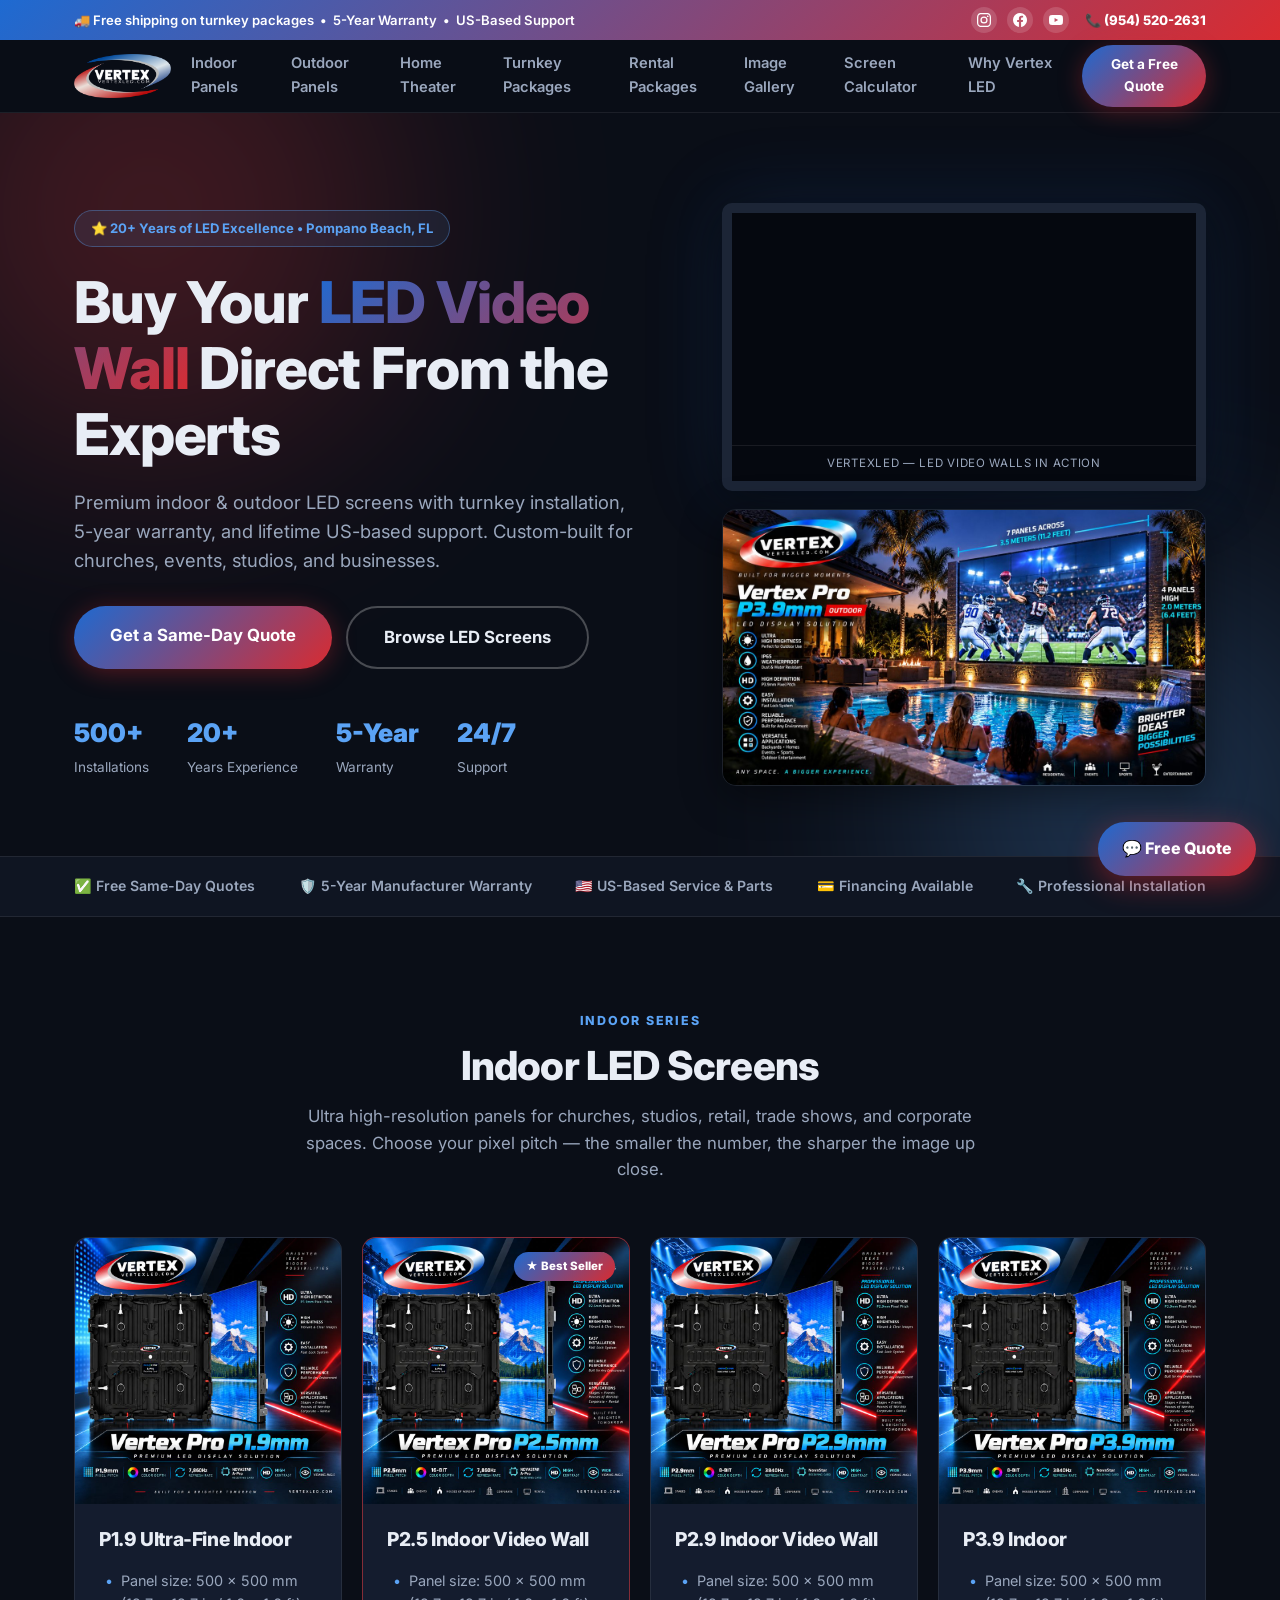
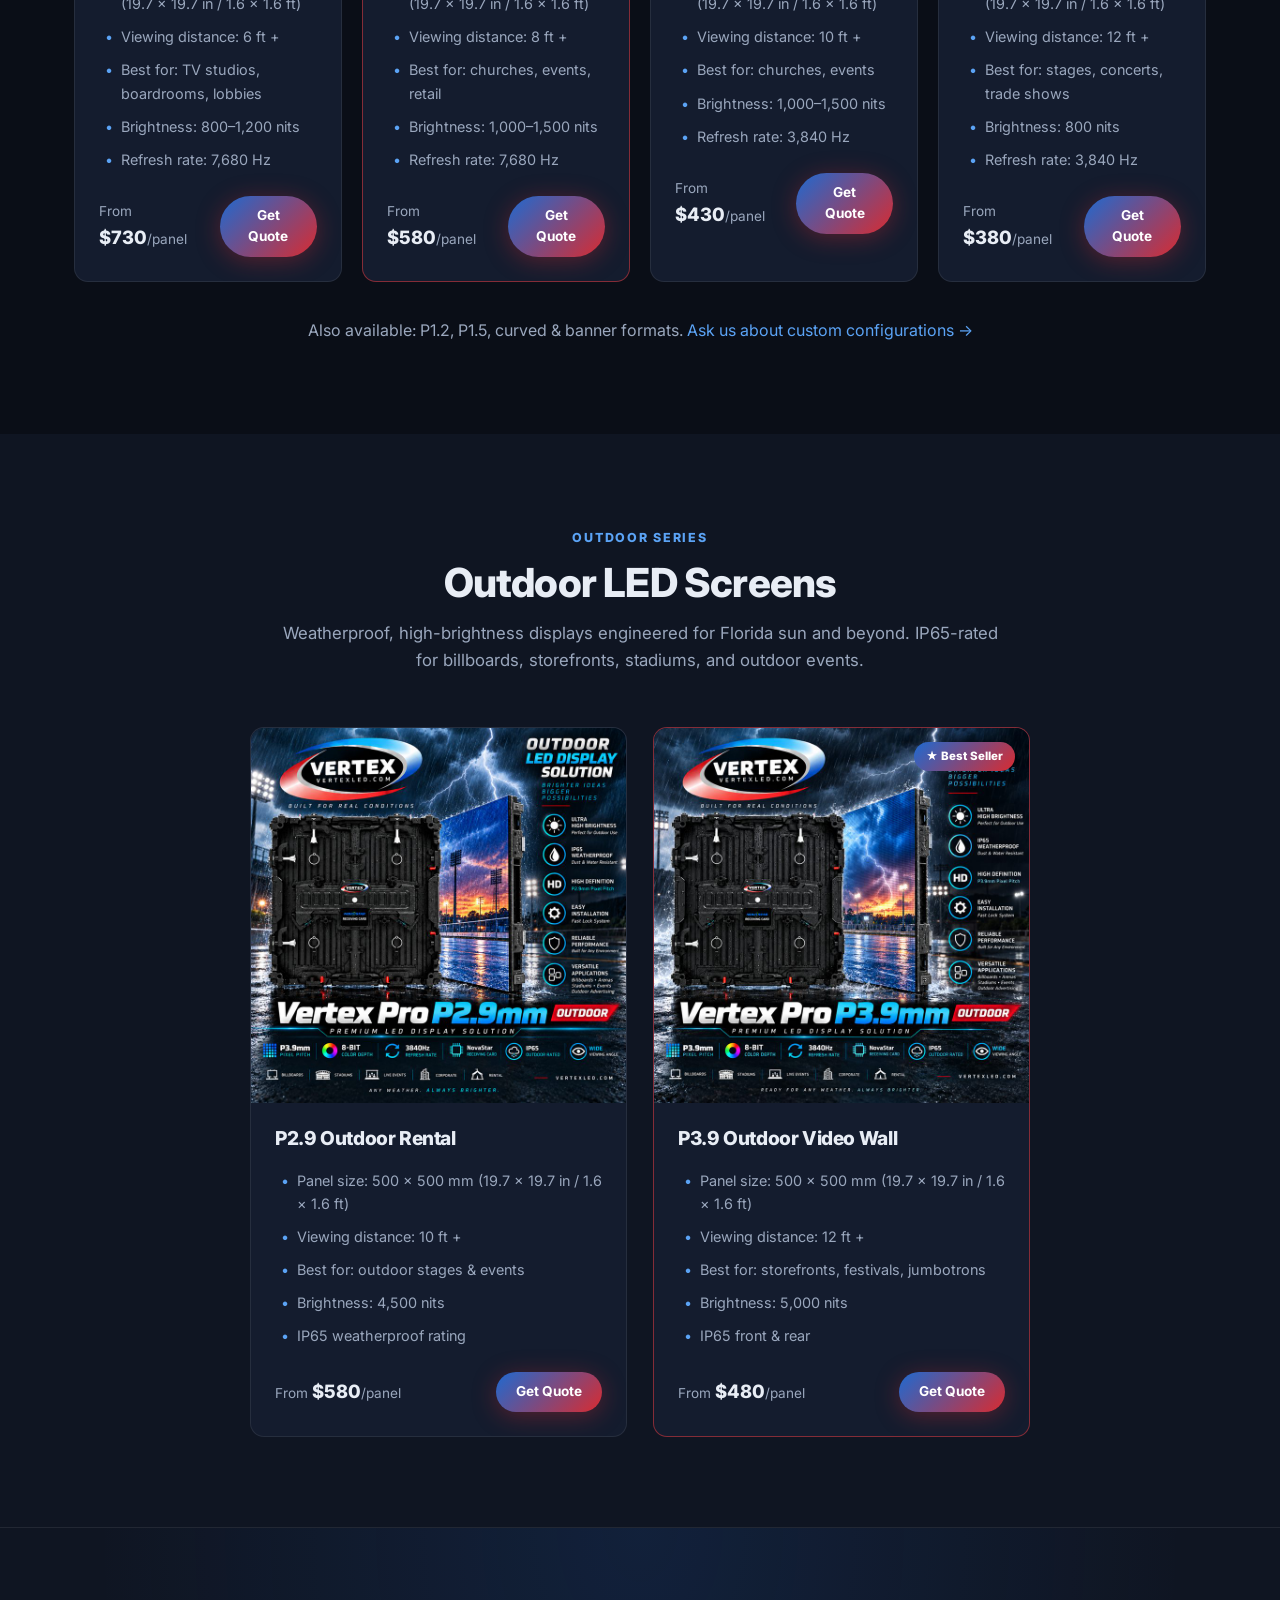
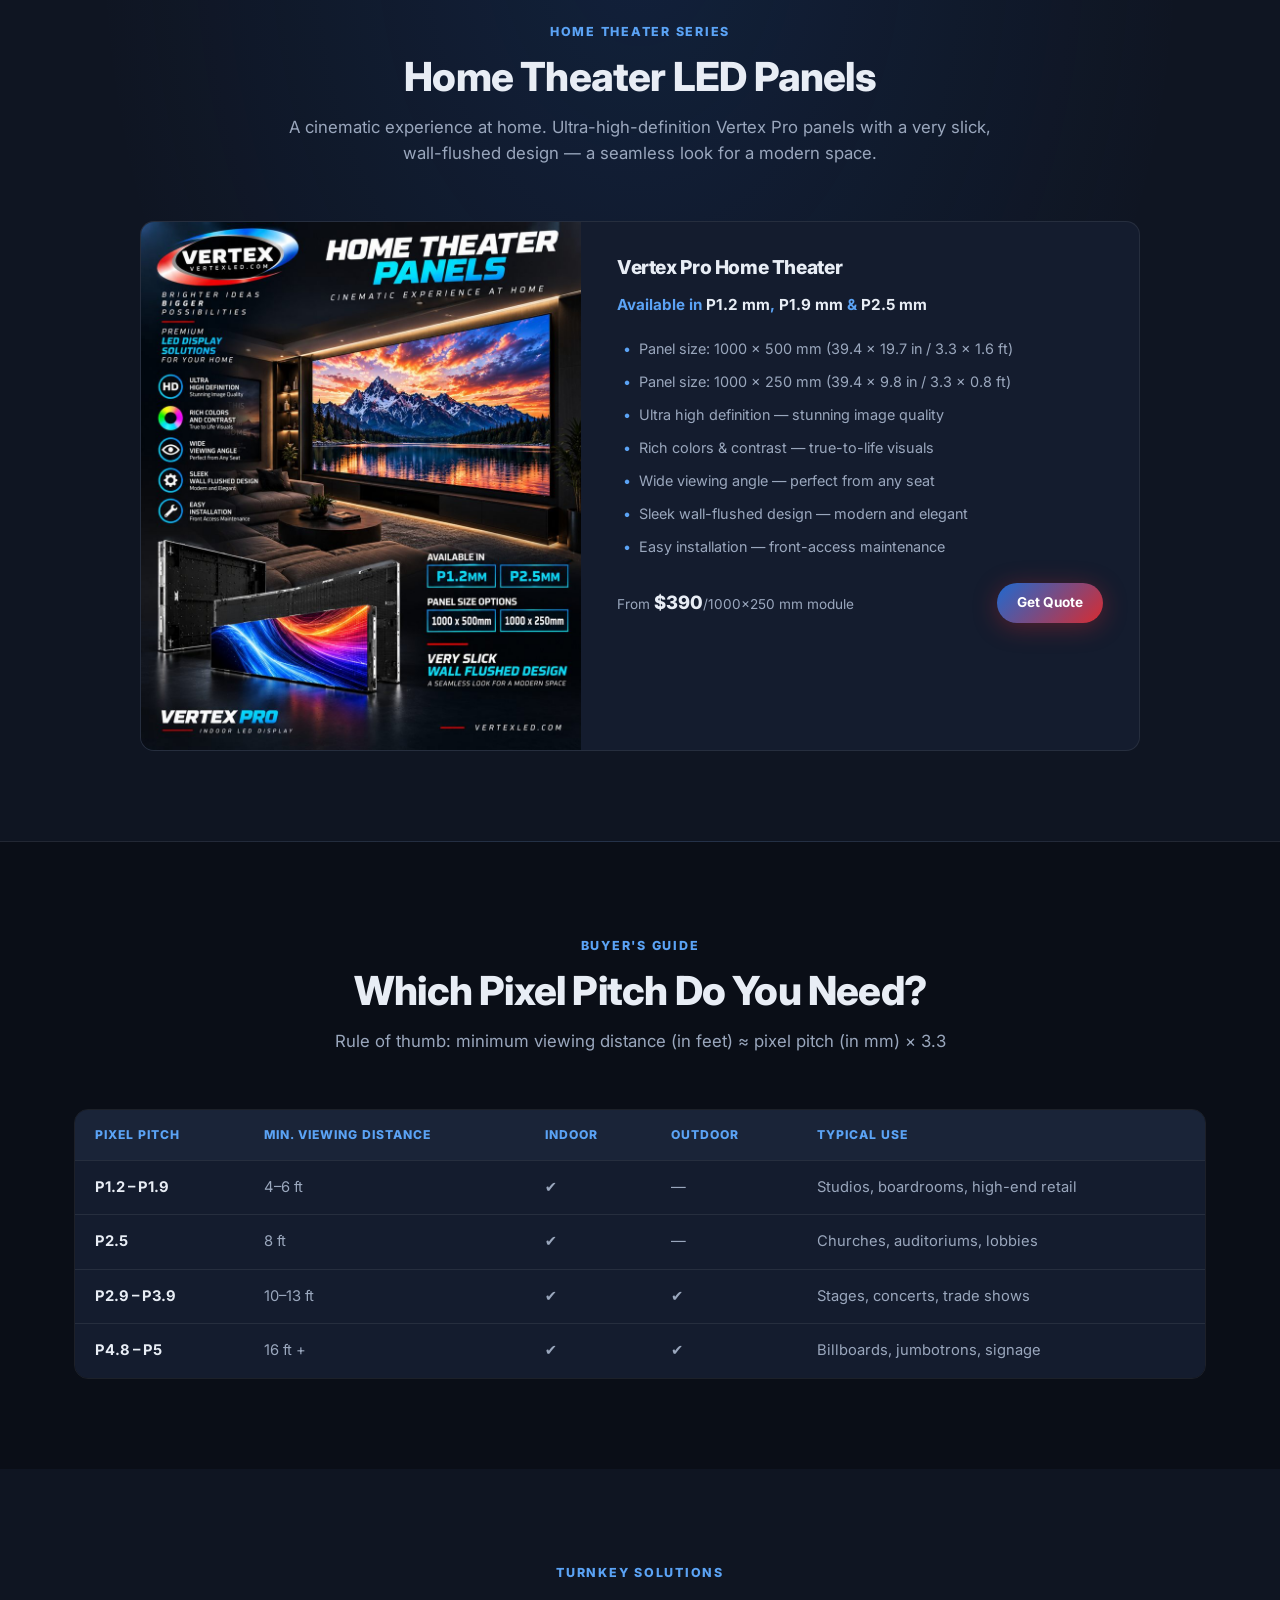
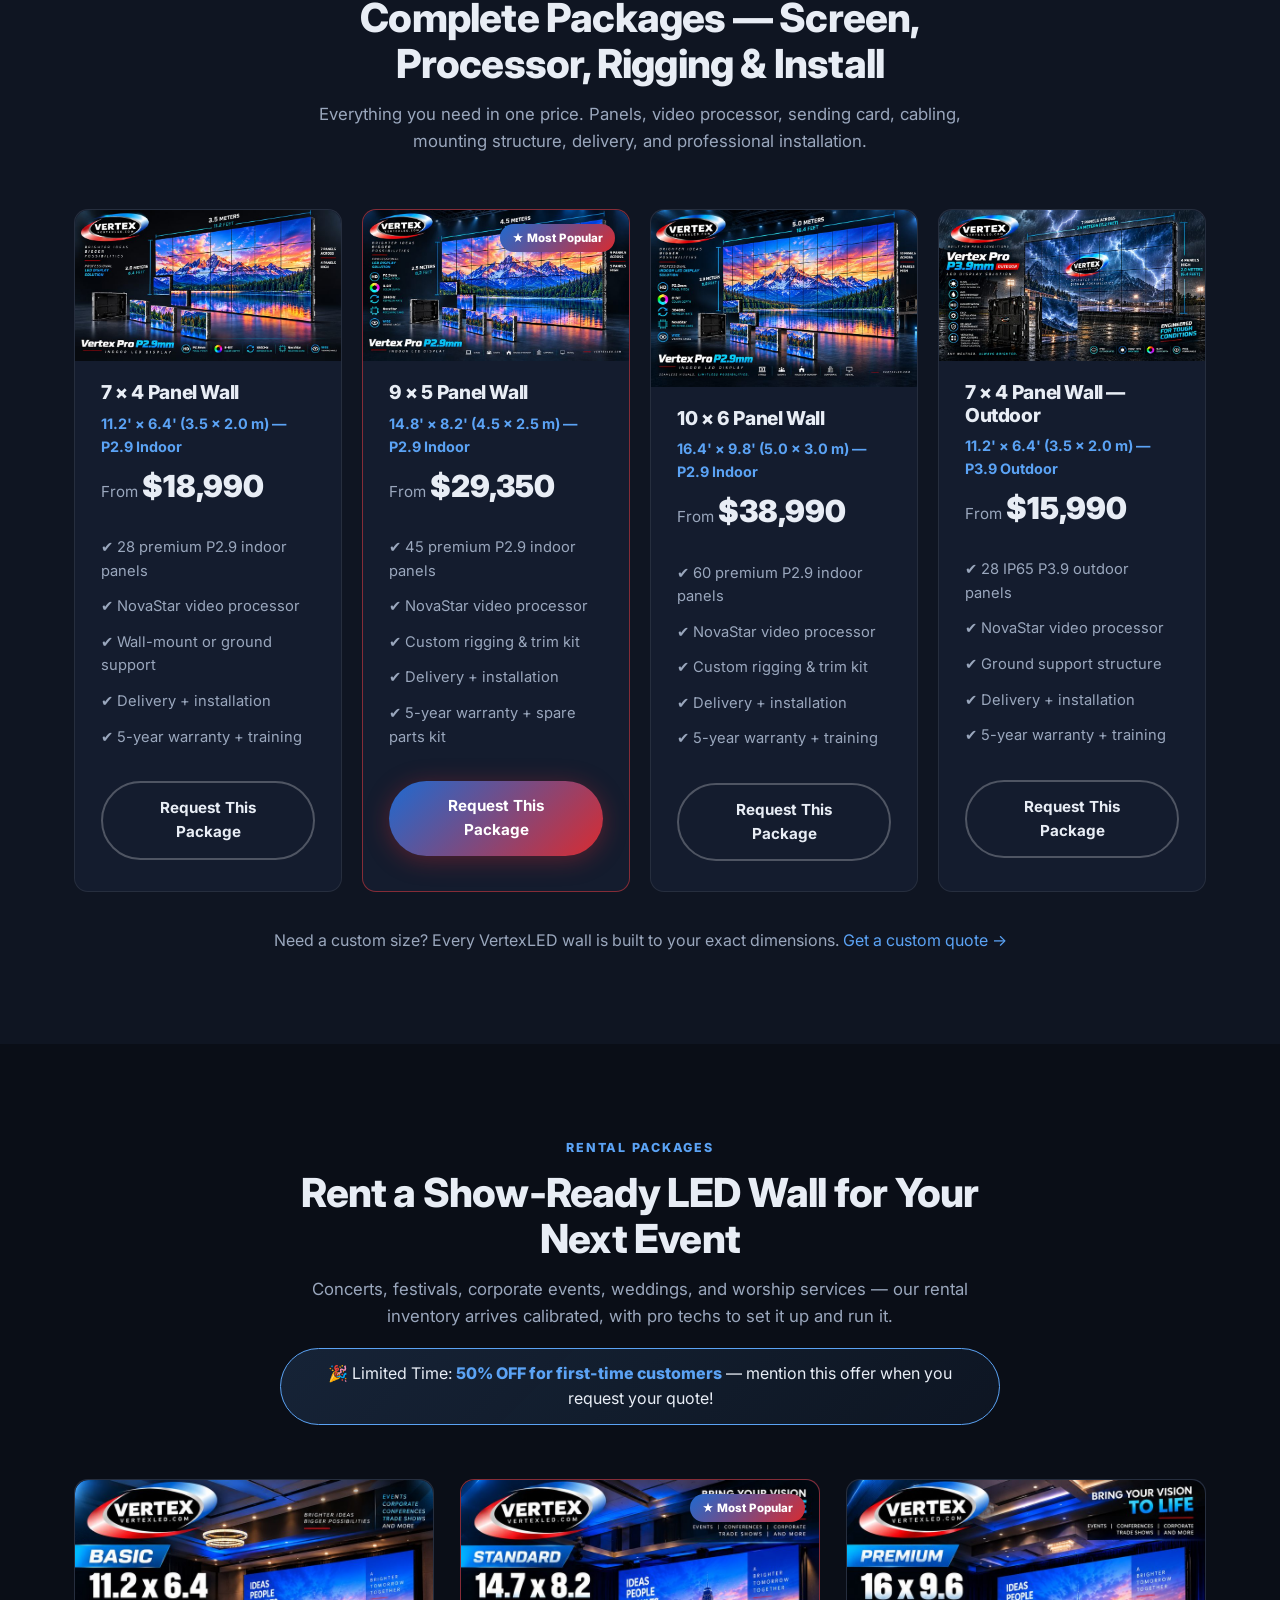
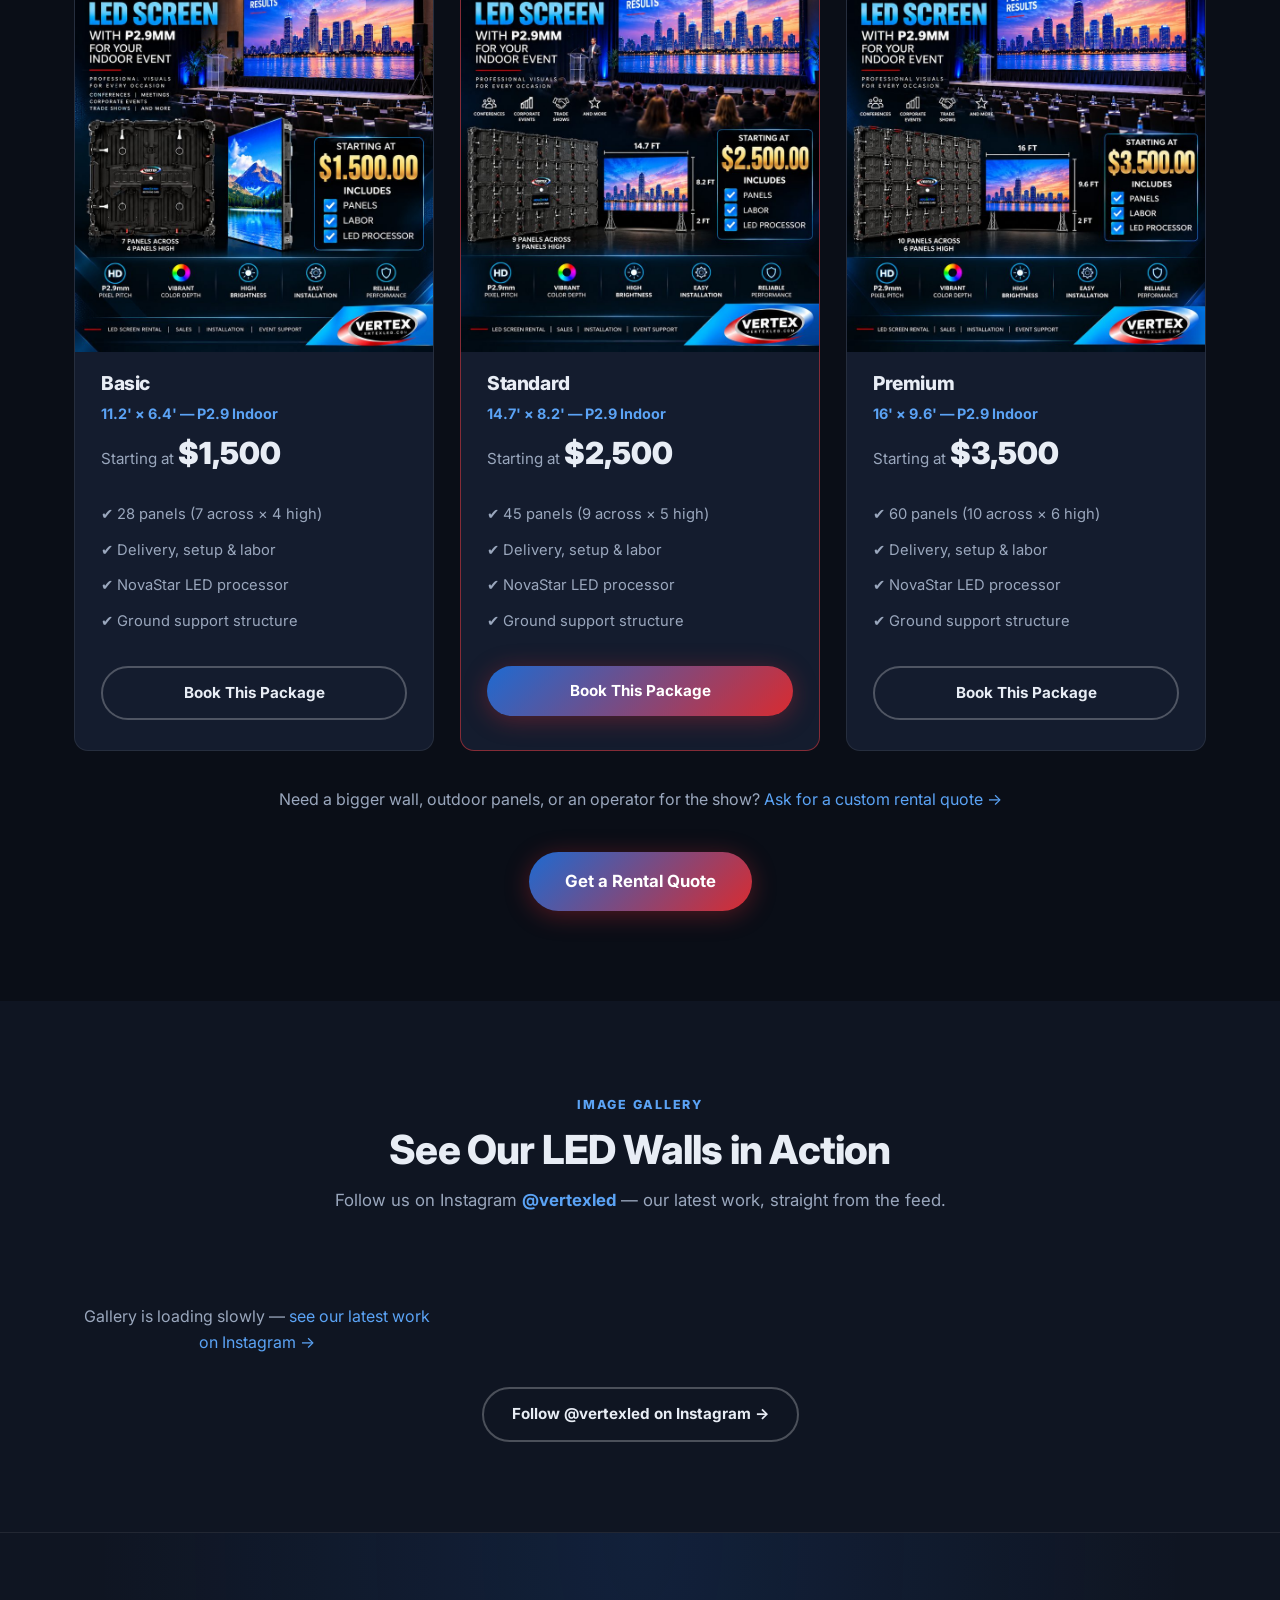
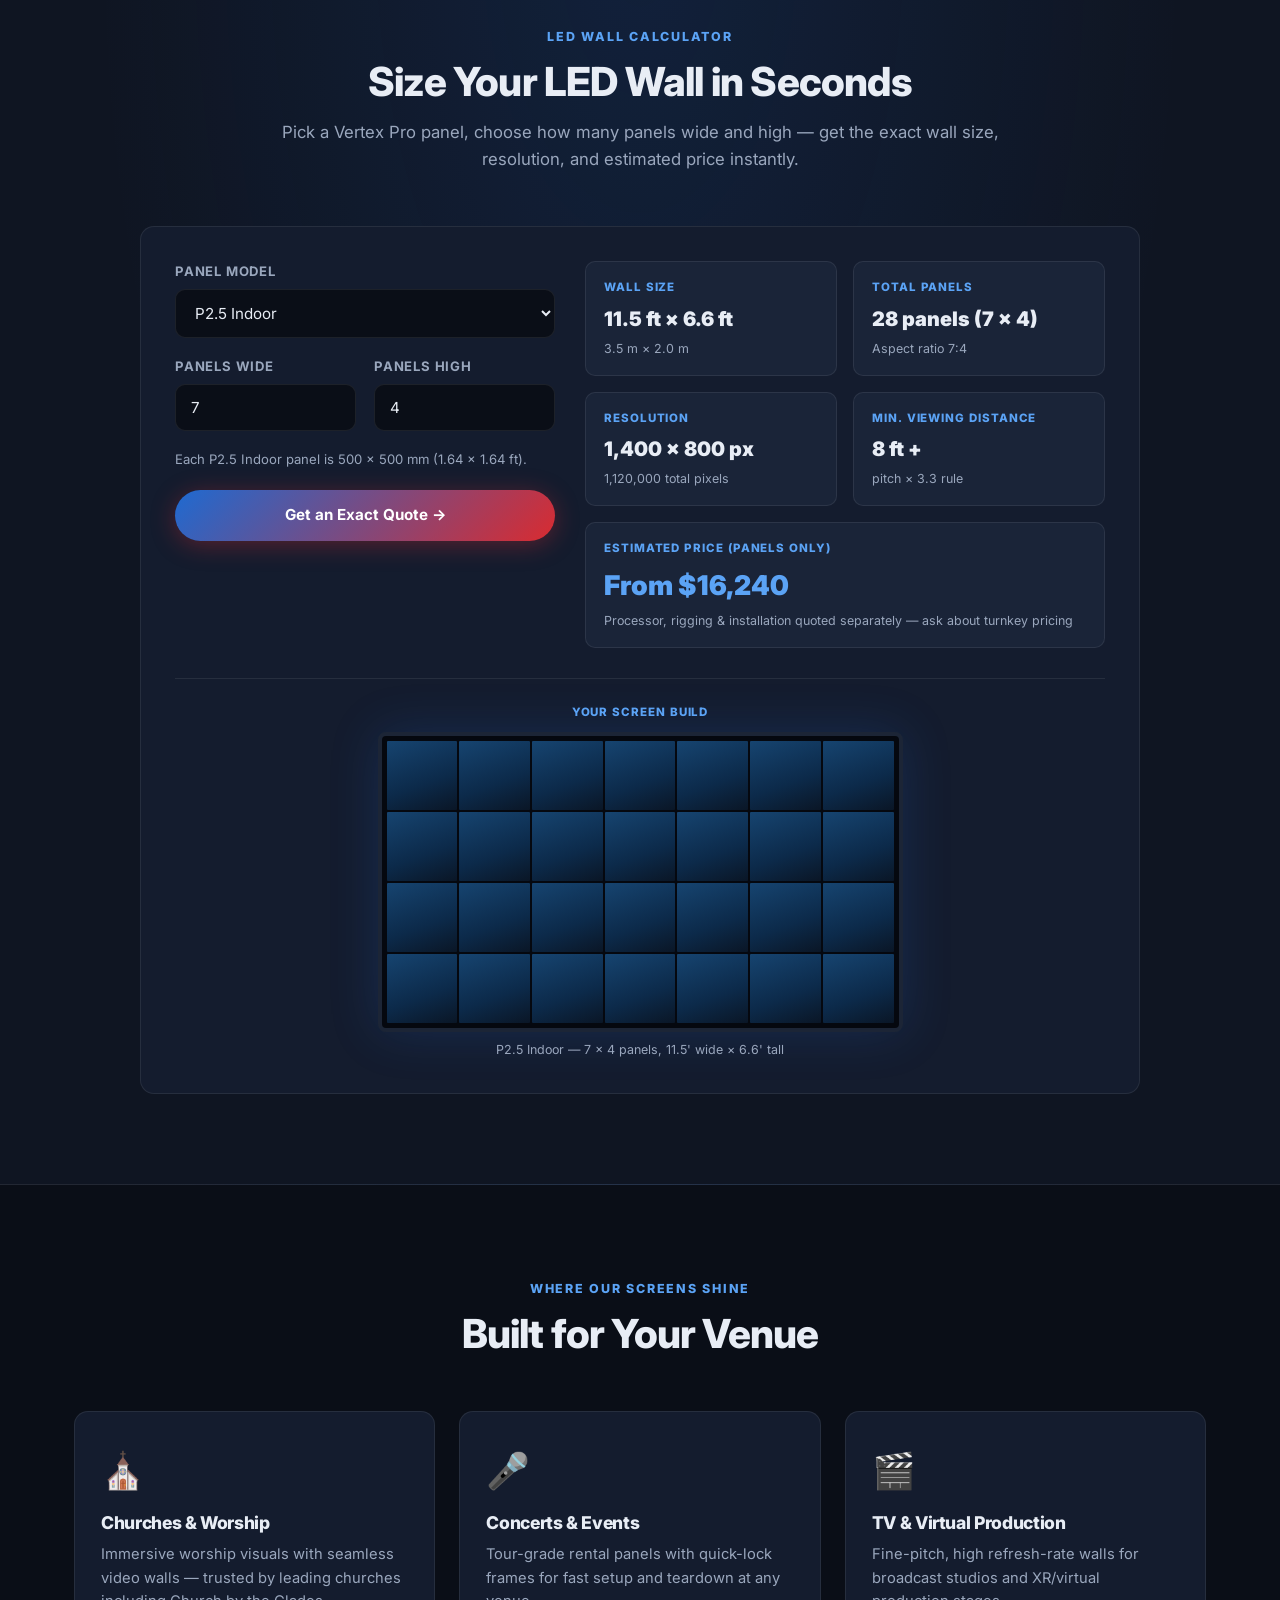
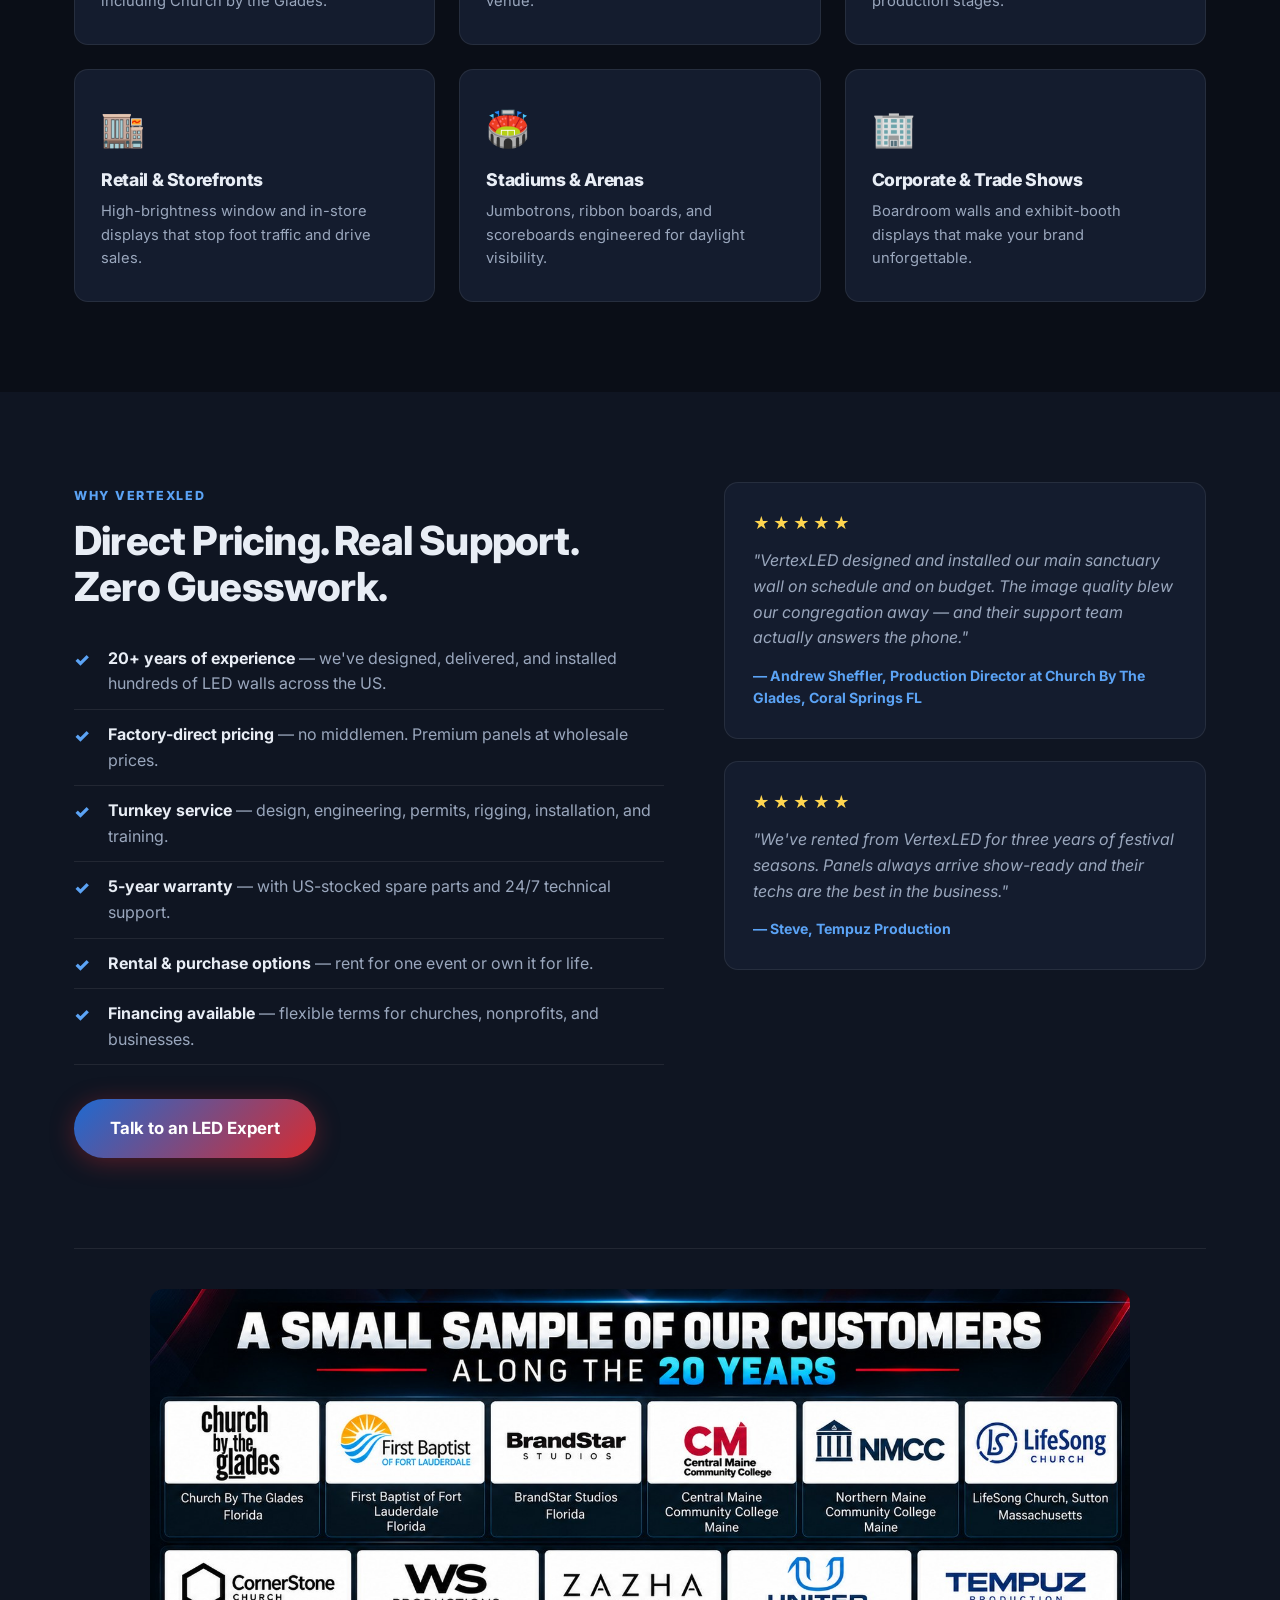
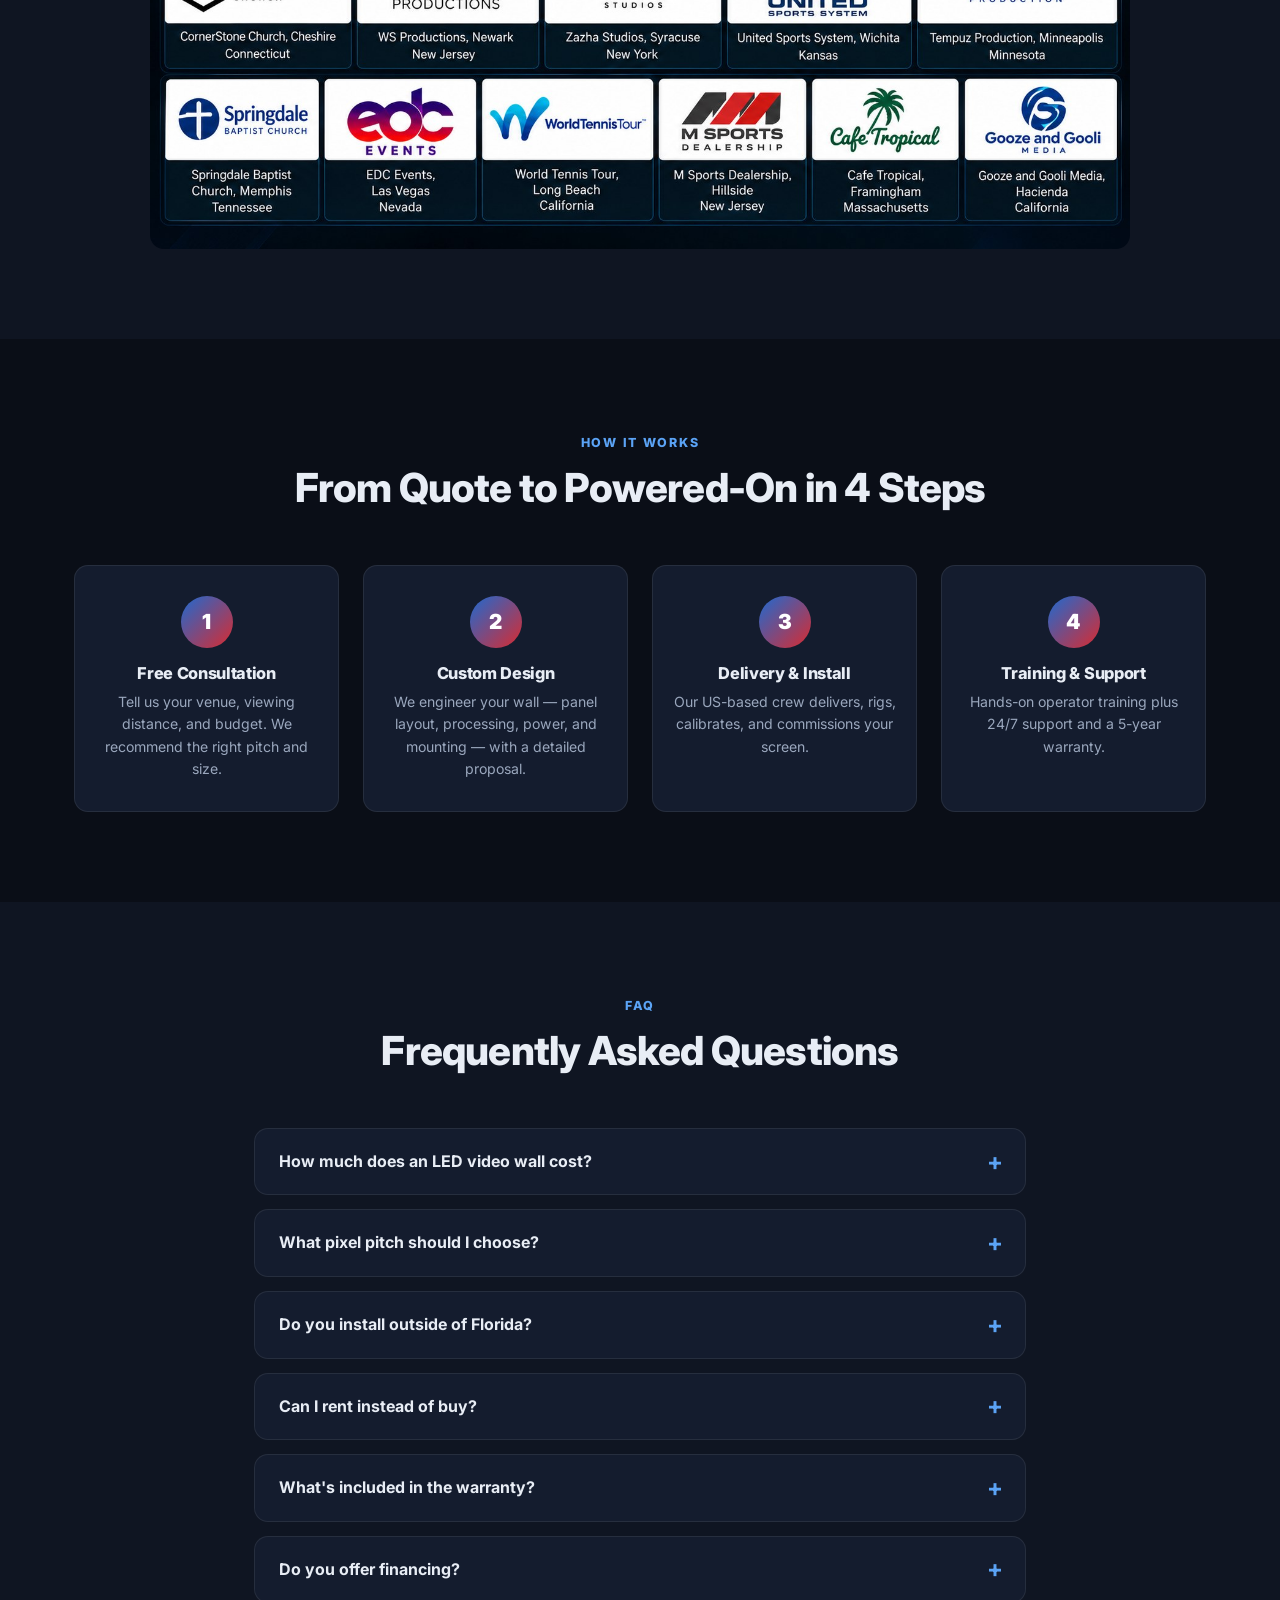
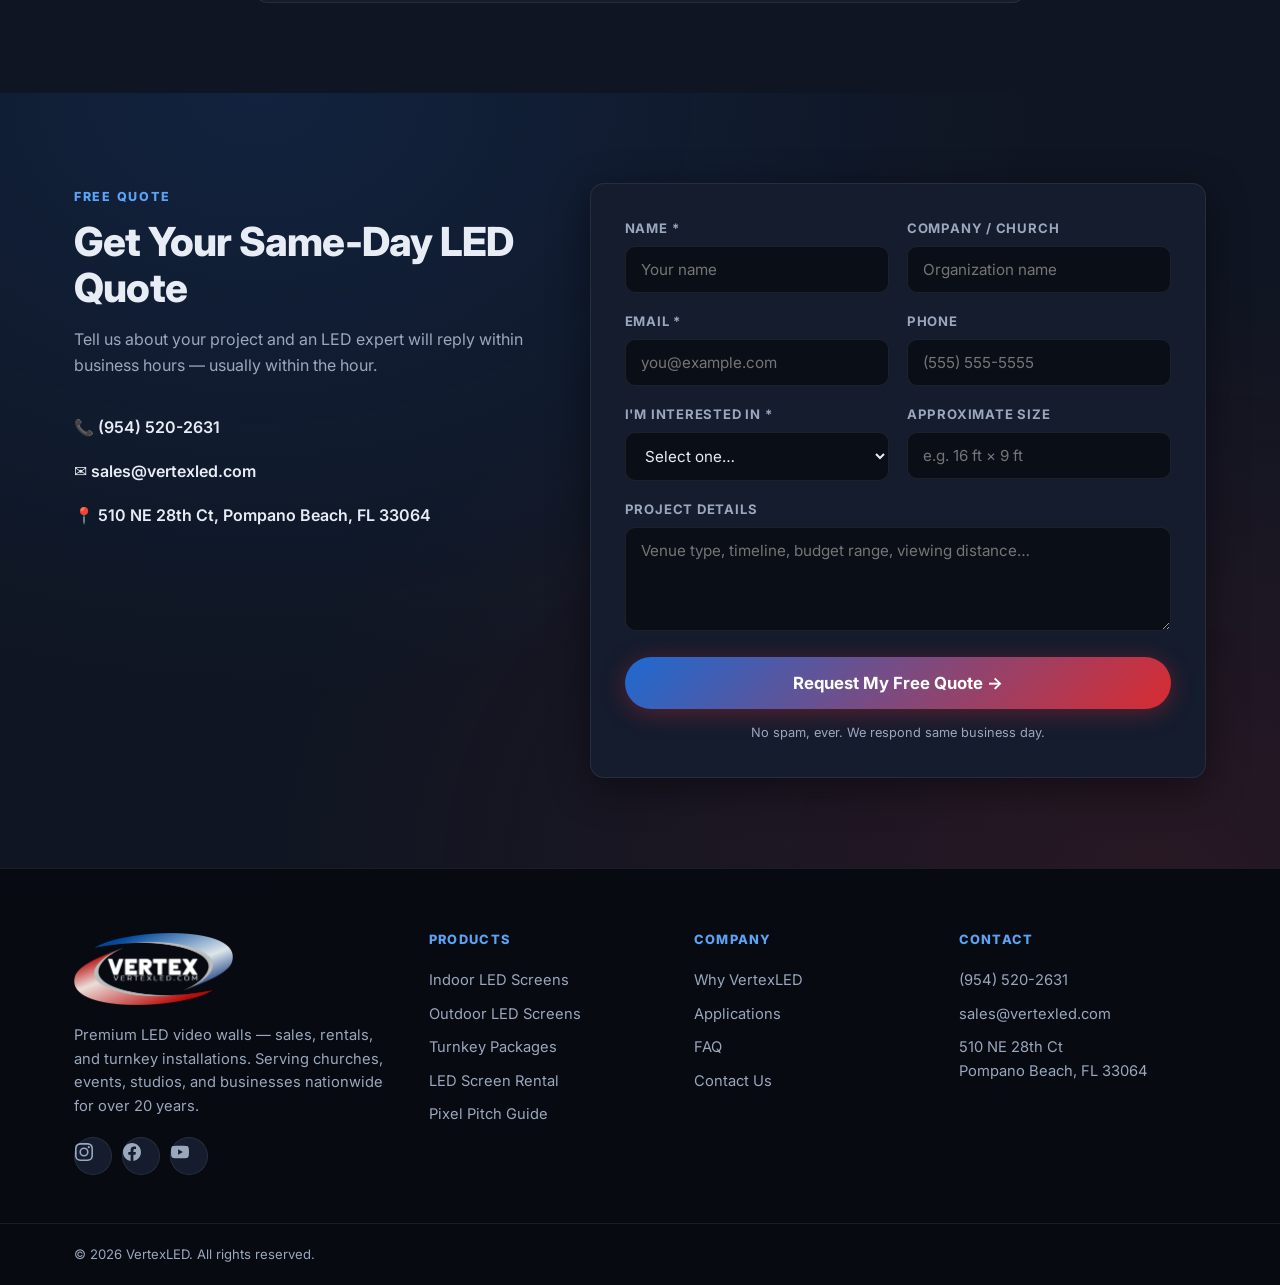
==== index.html @ 6ef6ab3e "Add 50% off first-time customer promo banner to rental section Co-authored-by: Copilot App <22355621" ====
<!DOCTYPE html>
<html lang="en">
<head>
  <meta charset="UTF-8">
  <meta name="viewport" content="width=device-width, initial-scale=1.0">
  <!-- Google tag (gtag.js) -->
  <script async src="https://www.googletagmanager.com/gtag/js?id=G-X610D3XMPV"></script>
  <script>
    window.dataLayer = window.dataLayer || [];
    function gtag(){dataLayer.push(arguments);}
    gtag('js', new Date());
    gtag('config', 'G-X610D3XMPV');
  </script>
  <!-- Meta Pixel Code -->
  <script>
  !function(f,b,e,v,n,t,s)
  {if(f.fbq)return;n=f.fbq=function(){n.callMethod?
  n.callMethod.apply(n,arguments):n.queue.push(arguments)};
  if(!f._fbq)f._fbq=n;n.push=n;n.loaded=!0;n.version='2.0';
  n.queue=[];t=b.createElement(e);t.async=!0;
  t.src=v;s=b.getElementsByTagName(e)[0];
  s.parentNode.insertBefore(t,s)}(window, document,'script',
  'https://connect.facebook.net/en_US/fbevents.js');
  fbq('init', '1736137154309092');
  fbq('track', 'PageView');
  </script>
  <noscript><img height="1" width="1" style="display:none"
  src="https://www.facebook.com/tr?id=1736137154309092&ev=PageView&noscript=1"
  /></noscript>
  <!-- End Meta Pixel Code -->
  <title>Buy LED Screens | VertexLED — Premium LED Video Walls, Sales &amp; Rentals</title>
  <meta name="description" content="Buy premium indoor & outdoor LED video walls from VertexLED. Turnkey packages for churches, events, studios & retail. 20+ years experience. US-based support. Free same-day quotes.">
  <link rel="canonical" href="https://www.vertexled.com/">
  <meta name="theme-color" content="#0b0f1a">

  <!-- Open Graph / social sharing -->
  <meta property="og:type" content="website">
  <meta property="og:site_name" content="VertexLED">
  <meta property="og:title" content="VertexLED — Premium LED Video Walls, Sales & Rentals">
  <meta property="og:description" content="Indoor & outdoor LED video walls, turnkey packages, and event rentals. 20+ years experience, factory-direct pricing, 5-year warranty, US-based support.">
  <meta property="og:url" content="https://www.vertexled.com/">
  <meta property="og:image" content="https://www.vertexled.com/images/p3.9-outdoor-display.jpg">
  <meta property="og:image:width" content="1200">
  <meta property="og:image:height" content="686">
  <meta name="twitter:card" content="summary_large_image">
  <meta name="twitter:title" content="VertexLED — Premium LED Video Walls, Sales & Rentals">
  <meta name="twitter:description" content="Indoor & outdoor LED video walls, turnkey packages, and event rentals. Factory-direct pricing with US-based support.">
  <meta name="twitter:image" content="https://www.vertexled.com/images/p3.9-outdoor-display.jpg">

  <link rel="icon" type="image/png" href="images/favicon.png">
  <link rel="preconnect" href="https://fonts.googleapis.com">
  <link rel="preconnect" href="https://fonts.gstatic.com" crossorigin>
  <link href="https://fonts.googleapis.com/css2?family=Inter:wght@400;500;600;700;800;900&display=swap" rel="stylesheet">
  <link rel="stylesheet" href="css/styles.css?v=6">

  <!-- Structured data for Google -->
  <script type="application/ld+json">
  {
    "@context": "https://schema.org",
    "@type": "LocalBusiness",
    "@id": "https://www.vertexled.com/#business",
    "name": "VertexLED",
    "url": "https://www.vertexled.com/",
    "logo": "https://www.vertexled.com/images/vertex-logo-white.png",
    "image": "https://www.vertexled.com/images/p3.9-outdoor-display.jpg",
    "description": "Premium indoor and outdoor LED video walls — sales, rentals, and turnkey installations for churches, events, studios, and businesses nationwide.",
    "telephone": "+1-954-520-2631",
    "email": "sales@vertexled.com",
    "address": {
      "@type": "PostalAddress",
      "streetAddress": "510 NE 28th Ct",
      "addressLocality": "Pompano Beach",
      "addressRegion": "FL",
      "postalCode": "33064",
      "addressCountry": "US"
    },
    "areaServed": "US",
    "sameAs": [
      "https://www.instagram.com/vertexled/",
      "https://www.facebook.com/profile.php?id=100084753754764",
      "https://www.youtube.com/@willdefaria2805"
    ]
  }
  </script>
  <script type="application/ld+json">
  {
    "@context": "https://schema.org",
    "@type": "FAQPage",
    "mainEntity": [
      {
        "@type": "Question",
        "name": "How much does an LED video wall cost?",
        "acceptedAnswer": { "@type": "Answer", "text": "Pricing depends on size, pixel pitch, and indoor/outdoor rating. Complete turnkey indoor walls start around $14,900 installed; individual panels start around $610. Request a quote and we'll price your exact wall same-day." }
      },
      {
        "@type": "Question",
        "name": "What pixel pitch should I choose?",
        "acceptedAnswer": { "@type": "Answer", "text": "Multiply the pitch (mm) by roughly 3.3 to get the minimum comfortable viewing distance in feet. Audience 8 ft away? P2.5 is ideal. 16+ ft away (outdoor signage)? P4.8 saves budget with no visible quality loss." }
      },
      {
        "@type": "Question",
        "name": "Do you install outside of Florida?",
        "acceptedAnswer": { "@type": "Answer", "text": "Yes — we deliver and install nationwide. Our headquarters is in Pompano Beach, FL, and our install crews travel throughout the US." }
      },
      {
        "@type": "Question",
        "name": "Can I rent instead of buy?",
        "acceptedAnswer": { "@type": "Answer", "text": "Absolutely. We maintain a large rental inventory for events of every size — rent for a single event or as long as you need." }
      },
      {
        "@type": "Question",
        "name": "What's included in the warranty?",
        "acceptedAnswer": { "@type": "Answer", "text": "All new screens include a 5-year manufacturer warranty covering panels, power supplies, and receiving cards — backed by US-stocked spare parts and 24/7 technical support." }
      },
      {
        "@type": "Question",
        "name": "Do you offer financing?",
        "acceptedAnswer": { "@type": "Answer", "text": "Yes. We offer flexible financing options for businesses, churches, and nonprofits. Ask your VertexLED rep for current terms." }
      }
    ]
  }
  </script>
</head>
<body>

  <!-- ============ TOP BAR ============ -->
  <div class="topbar">
    <div class="container topbar-inner">
      <span>🚚 Free shipping on turnkey packages &nbsp;•&nbsp; 5-Year Warranty &nbsp;•&nbsp; US-Based Support</span>
      <div class="topbar-right">
        <div class="social-bar">
          <a href="https://www.instagram.com/vertexled/" class="social-link" aria-label="Instagram" target="_blank" rel="noopener">
            <svg viewBox="0 0 24 24" fill="currentColor" aria-hidden="true"><path d="M12 2.2c3.2 0 3.6 0 4.9.07 1.2.06 1.8.25 2.2.42.56.22.96.48 1.38.9.42.42.68.82.9 1.38.17.42.36 1.05.42 2.24.06 1.27.07 1.65.07 4.87s-.01 3.6-.07 4.87c-.06 1.19-.25 1.82-.42 2.24-.22.56-.48.96-.9 1.38-.42.42-.82.68-1.38.9-.42.17-1.05.36-2.24.42-1.27.06-1.65.07-4.87.07s-3.6-.01-4.87-.07c-1.19-.06-1.82-.25-2.24-.42a3.7 3.7 0 0 1-1.38-.9 3.7 3.7 0 0 1-.9-1.38c-.17-.42-.36-1.05-.42-2.24C2.21 15.6 2.2 15.22 2.2 12s.01-3.6.07-4.87c.06-1.19.25-1.82.42-2.24.22-.56.48-.96.9-1.38.42-.42.82-.68 1.38-.9.42-.17 1.05-.36 2.24-.42C8.4 2.21 8.78 2.2 12 2.2m0-2.2C8.74 0 8.33.01 7.05.07 5.78.13 4.9.33 4.14.63c-.79.3-1.46.72-2.13 1.38A5.9 5.9 0 0 0 .63 4.14C.33 4.9.13 5.78.07 7.05.01 8.33 0 8.74 0 12s.01 3.67.07 4.95c.06 1.27.26 2.15.56 2.91.3.79.72 1.46 1.38 2.13.67.66 1.34 1.08 2.13 1.38.76.3 1.64.5 2.91.56C8.33 23.99 8.74 24 12 24s3.67-.01 4.95-.07c1.27-.06 2.15-.26 2.91-.56a5.9 5.9 0 0 0 2.13-1.38 5.9 5.9 0 0 0 1.38-2.13c.3-.76.5-1.64.56-2.91.06-1.28.07-1.69.07-4.95s-.01-3.67-.07-4.95c-.06-1.27-.26-2.15-.56-2.91a5.9 5.9 0 0 0-1.38-2.13A5.9 5.9 0 0 0 19.86.63c-.76-.3-1.64-.5-2.91-.56C15.67.01 15.26 0 12 0Zm0 5.84A6.16 6.16 0 1 0 18.16 12 6.16 6.16 0 0 0 12 5.84Zm0 10.15A4 4 0 1 1 16 12a4 4 0 0 1-4 4Zm6.4-11.85a1.44 1.44 0 1 1-1.44 1.44 1.44 1.44 0 0 1 1.44-1.44Z"/></svg>
          </a>
          <a href="https://www.facebook.com/profile.php?id=100084753754764" class="social-link" aria-label="Facebook" target="_blank" rel="noopener">
            <svg viewBox="0 0 24 24" fill="currentColor" aria-hidden="true"><path d="M24 12.07C24 5.4 18.63 0 12 0S0 5.4 0 12.07C0 18.1 4.39 23.09 10.13 24v-8.44H7.08v-3.49h3.05V9.41c0-3.02 1.79-4.7 4.53-4.7 1.31 0 2.68.24 2.68.24v2.97h-1.51c-1.49 0-1.96.93-1.96 1.89v2.26h3.33l-.53 3.49h-2.8V24C19.61 23.09 24 18.1 24 12.07Z"/></svg>
          </a>
          <a href="https://www.youtube.com/@willdefaria2805" class="social-link" aria-label="YouTube" target="_blank" rel="noopener">
            <svg viewBox="0 0 24 24" fill="currentColor" aria-hidden="true"><path d="M23.5 6.19a3.02 3.02 0 0 0-2.12-2.14C19.5 3.55 12 3.55 12 3.55s-7.5 0-9.38.5A3.02 3.02 0 0 0 .5 6.19C0 8.07 0 12 0 12s0 3.93.5 5.81a3.02 3.02 0 0 0 2.12 2.14c1.88.5 9.38.5 9.38.5s7.5 0 9.38-.5a3.02 3.02 0 0 0 2.12-2.14C24 15.93 24 12 24 12s0-3.93-.5-5.81ZM9.55 15.57V8.43L15.82 12l-6.27 3.57Z"/></svg>
          </a>
        </div>
        <a href="tel:9545202631" class="topbar-phone">📞 (954) 520-2631</a>
      </div>
    </div>
  </div>

  <!-- ============ HEADER ============ -->
  <header class="header" id="header">
    <div class="container header-inner">
      <a href="#" class="logo">
        <img src="images/vertex-logo-white.png" alt="Vertex — vertexled.com" class="logo-img">
      </a>
      <nav class="nav" id="nav">
        <a href="#indoor">Indoor Panels</a>
        <a href="#outdoor">Outdoor Panels</a>
        <a href="#home-theater">Home Theater</a>
        <a href="#packages">Turnkey Packages</a>
        <a href="#rental">Rental Packages</a>
        <a href="#gallery">Image Gallery</a>
        <a href="#calculator">Screen Calculator</a>
        <a href="#why-us">Why Vertex LED</a>
        <a href="#quote" class="btn btn-primary btn-sm">Get a Free Quote</a>
      </nav>
      <button class="nav-toggle" id="navToggle" aria-label="Toggle navigation">
        <span></span><span></span><span></span>
      </button>
    </div>
  </header>

  <!-- ============ HERO ============ -->
  <section class="hero" id="hero">
    <div class="hero-glow hero-glow-1"></div>
    <div class="hero-glow hero-glow-2"></div>
    <div class="container hero-inner">
      <div class="hero-content">
        <div class="hero-badge">⭐ 20+ Years of LED Excellence • Pompano Beach, FL</div>
        <h1>Buy Your <span class="gradient-text">LED Video Wall</span> Direct From the Experts</h1>
        <p class="hero-sub">Premium indoor &amp; outdoor LED screens with turnkey installation, 5-year warranty, and lifetime US-based support. Custom-built for churches, events, studios, and businesses.</p>
        <div class="hero-cta">
          <a href="#quote" class="btn btn-primary btn-lg">Get a Same-Day Quote</a>
          <a href="#indoor" class="btn btn-outline btn-lg">Browse LED Screens</a>
        </div>
        <div class="hero-stats">
          <div class="stat"><strong>500+</strong><span>Installations</span></div>
          <div class="stat"><strong>20+</strong><span>Years Experience</span></div>
          <div class="stat"><strong>5-Year</strong><span>Warranty</span></div>
          <div class="stat"><strong>24/7</strong><span>Support</span></div>
        </div>
      </div>
      <div class="hero-visual">
        <div class="led-screen-mock">
          <video autoplay muted loop playsinline preload="metadata">
            <source src="videos/hero.mp4" type="video/mp4">
          </video>
          <div class="led-screen-caption">VertexLED — LED video walls in action</div>
        </div>
        <img src="images/p3.9-outdoor-display.jpg" alt="P3.9mm Outdoor LED display — 7 × 4 panel video wall" class="hero-banner" loading="lazy">
      </div>
    </div>
  </section>

  <!-- ============ TRUST STRIP ============ -->
  <section class="trust-strip">
    <div class="container trust-inner">
      <div class="trust-item">✅ Free Same-Day Quotes</div>
      <div class="trust-item">🛡️ 5-Year Manufacturer Warranty</div>
      <div class="trust-item">🇺🇸 US-Based Service &amp; Parts</div>
      <div class="trust-item">💳 Financing Available</div>
      <div class="trust-item">🔧 Professional Installation</div>
    </div>
  </section>

  <!-- ============ INDOOR SCREENS ============ -->
  <section class="section" id="indoor">
    <div class="container">
      <div class="section-head">
        <span class="section-tag">Indoor Series</span>
        <h2>Indoor LED Screens</h2>
        <p>Ultra high-resolution panels for churches, studios, retail, trade shows, and corporate spaces. Choose your pixel pitch — the smaller the number, the sharper the image up close.</p>
      </div>
      <div class="product-grid product-grid-4">
        <article class="product-card">
          <div class="product-visual product-photo"><img src="images/p1.9-indoor.jpg" alt="Vertex Pro P1.9mm indoor LED panel" loading="lazy"></div>
          <div class="product-body">
            <h3>P1.9 Ultra-Fine Indoor</h3>
            <ul>
              <li>Panel size: 500 &times; 500 mm (19.7 &times; 19.7 in / 1.6 &times; 1.6 ft)</li>
              <li>Viewing distance: 6 ft +</li>
              <li>Best for: TV studios, boardrooms, lobbies</li>
              <li>Brightness: 800–1,200 nits</li>
              <li>Refresh rate: 7,680 Hz</li>
            </ul>
            <div class="product-footer">
              <span class="price">From <strong>$730</strong>/panel</span>
              <a href="#quote" class="btn btn-primary btn-sm" data-product="P1.9 Ultra-Fine Indoor">Get Quote</a>
            </div>
          </div>
        </article>
        <article class="product-card featured">
          <div class="best-seller">★ Best Seller</div>
          <div class="product-visual product-photo"><img src="images/p2.5-indoor.jpg" alt="Vertex Pro P2.5mm indoor LED panel" loading="lazy"></div>
          <div class="product-body">
            <h3>P2.5 Indoor Video Wall</h3>
            <ul>
              <li>Panel size: 500 &times; 500 mm (19.7 &times; 19.7 in / 1.6 &times; 1.6 ft)</li>
              <li>Viewing distance: 8 ft +</li>
              <li>Best for: churches, events, retail</li>
              <li>Brightness: 1,000–1,500 nits</li>
              <li>Refresh rate: 7,680 Hz</li>
            </ul>
            <div class="product-footer">
              <span class="price">From <strong>$580</strong>/panel</span>
              <a href="#quote" class="btn btn-primary btn-sm" data-product="P2.5 Indoor Video Wall">Get Quote</a>
            </div>
          </div>
        </article>
        <article class="product-card">
          <div class="product-visual product-photo"><img src="images/p2.9-indoor.jpg" alt="Vertex Pro P2.9mm indoor LED panel" loading="lazy"></div>
          <div class="product-body">
            <h3>P2.9 Indoor Video Wall</h3>
            <ul>
              <li>Panel size: 500 &times; 500 mm (19.7 &times; 19.7 in / 1.6 &times; 1.6 ft)</li>
              <li>Viewing distance: 10 ft +</li>
              <li>Best for: churches, events</li>
              <li>Brightness: 1,000–1,500 nits</li>
              <li>Refresh rate: 3,840 Hz</li>
            </ul>
            <div class="product-footer">
              <span class="price">From <strong>$430</strong>/panel</span>
              <a href="#quote" class="btn btn-primary btn-sm" data-product="P2.9 Indoor Video Wall">Get Quote</a>
            </div>
          </div>
        </article>
        <article class="product-card">
          <div class="product-visual product-photo"><img src="images/p3.9-indoor.jpg" alt="Vertex Pro P3.9mm indoor LED panel" loading="lazy"></div>
          <div class="product-body">
            <h3>P3.9 Indoor</h3>
            <ul>
              <li>Panel size: 500 &times; 500 mm (19.7 &times; 19.7 in / 1.6 &times; 1.6 ft)</li>
              <li>Viewing distance: 12 ft +</li>
              <li>Best for: stages, concerts, trade shows</li>
              <li>Brightness: 800 nits</li>
              <li>Refresh rate: 3,840 Hz</li>
            </ul>
            <div class="product-footer">
              <span class="price">From <strong>$380</strong>/panel</span>
              <a href="#quote" class="btn btn-primary btn-sm" data-product="P3.9 Indoor">Get Quote</a>
            </div>
          </div>
        </article>
      </div>
      <p class="section-note">Also available: P1.2, P1.5, curved &amp; banner formats. <a href="#quote">Ask us about custom configurations →</a></p>
    </div>
  </section>

  <!-- ============ OUTDOOR SCREENS ============ -->
  <section class="section section-alt" id="outdoor">
    <div class="container">
      <div class="section-head">
        <span class="section-tag">Outdoor Series</span>
        <h2>Outdoor LED Screens</h2>
        <p>Weatherproof, high-brightness displays engineered for Florida sun and beyond. IP65-rated for billboards, storefronts, stadiums, and outdoor events.</p>
      </div>
      <div class="product-grid product-grid-2">
        <article class="product-card">
          <div class="product-visual product-photo"><img src="images/p2.9-outdoor.jpg" alt="Vertex Pro P2.9mm outdoor LED panel" loading="lazy"></div>
          <div class="product-body">
            <h3>P2.9 Outdoor Rental</h3>
            <ul>
              <li>Panel size: 500 &times; 500 mm (19.7 &times; 19.7 in / 1.6 &times; 1.6 ft)</li>
              <li>Viewing distance: 10 ft +</li>
              <li>Best for: outdoor stages &amp; events</li>
              <li>Brightness: 4,500 nits</li>
              <li>IP65 weatherproof rating</li>
            </ul>
            <div class="product-footer">
              <span class="price">From <strong>$580</strong>/panel</span>
              <a href="#quote" class="btn btn-primary btn-sm" data-product="P2.9 Outdoor Rental">Get Quote</a>
            </div>
          </div>
        </article>
        <article class="product-card featured">
          <div class="best-seller">★ Best Seller</div>
          <div class="product-visual product-photo"><img src="images/p3.9-outdoor.jpg" alt="Vertex Pro P3.9mm outdoor LED panel" loading="lazy"></div>
          <div class="product-body">
            <h3>P3.9 Outdoor Video Wall</h3>
            <ul>
              <li>Panel size: 500 &times; 500 mm (19.7 &times; 19.7 in / 1.6 &times; 1.6 ft)</li>
              <li>Viewing distance: 12 ft +</li>
              <li>Best for: storefronts, festivals, jumbotrons</li>
              <li>Brightness: 5,000 nits</li>
              <li>IP65 front &amp; rear</li>
            </ul>
            <div class="product-footer">
              <span class="price">From <strong>$480</strong>/panel</span>
              <a href="#quote" class="btn btn-primary btn-sm" data-product="P3.9 Outdoor Video Wall">Get Quote</a>
            </div>
          </div>
        </article>
      </div>
    </div>
  </section>

  <!-- ============ HOME THEATER ============ -->
  <section class="section theater-section" id="home-theater">
    <div class="container">
      <div class="section-head">
        <span class="section-tag">Home Theater Series</span>
        <h2>Home Theater LED Panels</h2>
        <p>A cinematic experience at home. Ultra-high-definition Vertex Pro panels with a very slick, wall-flushed design — a seamless look for a modern space.</p>
      </div>
      <div class="theater-card">
        <div class="theater-img"><img src="images/home-theater.jpg" alt="Vertex Pro home theater LED panels — cinematic experience at home" loading="lazy"></div>
        <div class="product-body theater-body">
          <h3>Vertex Pro Home Theater</h3>
          <span class="theater-pitches">Available in <strong>P1.2 mm</strong>, <strong>P1.9 mm</strong> &amp; <strong>P2.5 mm</strong></span>
          <ul>
            <li>Panel size: 1000 &times; 500 mm (39.4 &times; 19.7 in / 3.3 &times; 1.6 ft)</li>
            <li>Panel size: 1000 &times; 250 mm (39.4 &times; 9.8 in / 3.3 &times; 0.8 ft)</li>
            <li>Ultra high definition — stunning image quality</li>
            <li>Rich colors &amp; contrast — true-to-life visuals</li>
            <li>Wide viewing angle — perfect from any seat</li>
            <li>Sleek wall-flushed design — modern and elegant</li>
            <li>Easy installation — front-access maintenance</li>
          </ul>
          <div class="product-footer">
            <span class="price">From <strong>$390</strong>/1000&times;250 mm module</span>
            <a href="#quote" class="btn btn-primary btn-sm" data-product="Home Theater LED Panel (P1.2 / P1.9 / P2.5)">Get Quote</a>
          </div>
        </div>
      </div>
    </div>
  </section>

  <!-- ============ PIXEL PITCH GUIDE ============ -->
  <section class="section" id="pitch-guide">
    <div class="container">
      <div class="section-head">
        <span class="section-tag">Buyer's Guide</span>
        <h2>Which Pixel Pitch Do You Need?</h2>
        <p>Rule of thumb: minimum viewing distance (in feet) ≈ pixel pitch (in mm) × 3.3</p>
      </div>
      <div class="table-wrap">
        <table class="pitch-table">
          <thead>
            <tr><th>Pixel Pitch</th><th>Min. Viewing Distance</th><th>Indoor</th><th>Outdoor</th><th>Typical Use</th></tr>
          </thead>
          <tbody>
            <tr><td>P1.2 – P1.9</td><td>4–6 ft</td><td>✔</td><td>—</td><td>Studios, boardrooms, high-end retail</td></tr>
            <tr><td>P2.5</td><td>8 ft</td><td>✔</td><td>—</td><td>Churches, auditoriums, lobbies</td></tr>
            <tr><td>P2.9 – P3.9</td><td>10–13 ft</td><td>✔</td><td>✔</td><td>Stages, concerts, trade shows</td></tr>
            <tr><td>P4.8 – P5</td><td>16 ft +</td><td>✔</td><td>✔</td><td>Billboards, jumbotrons, signage</td></tr>
          </tbody>
        </table>
      </div>
    </div>
  </section>

  <!-- ============ TURNKEY PACKAGES ============ -->
  <section class="section section-alt" id="packages">
    <div class="container">
      <div class="section-head">
        <span class="section-tag">Turnkey Solutions</span>
        <h2>Complete Packages — Screen, Processor, Rigging &amp; Install</h2>
        <p>Everything you need in one price. Panels, video processor, sending card, cabling, mounting structure, delivery, and professional installation.</p>
      </div>
      <div class="package-grid product-grid-4">
        <article class="package-card">
          <img src="images/package-7x4.jpg" alt="P2.9mm indoor LED wall package — 7 panels across, 4 panels high" class="package-img" loading="lazy">
          <h3>7 × 4 Panel Wall</h3>
          <div class="package-size">11.2' × 6.4' (3.5 × 2.0 m) — P2.9 Indoor</div>
          <div class="package-price">From <strong>$18,990</strong></div>
          <ul>
            <li>✔ 28 premium P2.9 indoor panels</li>
            <li>✔ NovaStar video processor</li>
            <li>✔ Wall-mount or ground support</li>
            <li>✔ Delivery + installation</li>
            <li>✔ 5-year warranty + training</li>
          </ul>
          <a href="#quote" class="btn btn-outline btn-block" data-product="P2.9 Indoor 7x4 Package">Request This Package</a>
        </article>
        <article class="package-card featured">
          <div class="best-seller">★ Most Popular</div>
          <img src="images/package-9x5.jpg" alt="P2.9mm indoor LED wall package — 9 panels across, 5 panels high" class="package-img" loading="lazy">
          <h3>9 × 5 Panel Wall</h3>
          <div class="package-size">14.8' × 8.2' (4.5 × 2.5 m) — P2.9 Indoor</div>
          <div class="package-price">From <strong>$29,350</strong></div>
          <ul>
            <li>✔ 45 premium P2.9 indoor panels</li>
            <li>✔ NovaStar video processor</li>
            <li>✔ Custom rigging &amp; trim kit</li>
            <li>✔ Delivery + installation</li>
            <li>✔ 5-year warranty + spare parts kit</li>
          </ul>
          <a href="#quote" class="btn btn-primary btn-block" data-product="P2.9 Indoor 9x5 Package">Request This Package</a>
        </article>
        <article class="package-card">
          <img src="images/package-10x6.jpg" alt="P2.9mm indoor LED wall package — 10 panels across, 6 panels high" class="package-img" loading="lazy">
          <h3>10 × 6 Panel Wall</h3>
          <div class="package-size">16.4' × 9.8' (5.0 × 3.0 m) — P2.9 Indoor</div>
          <div class="package-price">From <strong>$38,990</strong></div>
          <ul>
            <li>✔ 60 premium P2.9 indoor panels</li>
            <li>✔ NovaStar video processor</li>
            <li>✔ Custom rigging &amp; trim kit</li>
            <li>✔ Delivery + installation</li>
            <li>✔ 5-year warranty + training</li>
          </ul>
          <a href="#quote" class="btn btn-outline btn-block" data-product="P2.9 Indoor 10x6 Package">Request This Package</a>
        </article>
        <article class="package-card">
          <img src="images/package-7x4-outdoor.jpg" alt="P3.9mm outdoor LED wall package — 7 panels across, 4 panels high" class="package-img" loading="lazy">
          <h3>7 × 4 Panel Wall — Outdoor</h3>
          <div class="package-size">11.2' × 6.4' (3.5 × 2.0 m) — P3.9 Outdoor</div>
          <div class="package-price">From <strong>$15,990</strong></div>
          <ul>
            <li>✔ 28 IP65 P3.9 outdoor panels</li>
            <li>✔ NovaStar video processor</li>
            <li>✔ Ground support structure</li>
            <li>✔ Delivery + installation</li>
            <li>✔ 5-year warranty + training</li>
          </ul>
          <a href="#quote" class="btn btn-outline btn-block" data-product="P3.9 Outdoor 7x4 Package">Request This Package</a>
        </article>
      </div>
      <p class="section-note">Need a custom size? Every VertexLED wall is built to your exact dimensions. <a href="#quote">Get a custom quote →</a></p>
    </div>
  </section>

  <!-- ============ RENTAL ============ -->
  <section class="section" id="rental">
    <div class="container">
      <div class="section-head">
        <span class="section-tag">Rental Packages</span>
        <h2>Rent a Show-Ready LED Wall for Your Next Event</h2>
        <p>Concerts, festivals, corporate events, weddings, and worship services — our rental inventory arrives calibrated, with pro techs to set it up and run it.</p>
        <div class="promo-banner">🎉 Limited Time: <strong>50% OFF for first-time customers</strong> — mention this offer when you request your quote!</div>
      </div>
      <div class="package-grid">
        <article class="package-card">
          <img src="images/rental-basic.jpg" alt="Basic rental package — 11.2 × 6.4 ft P2.9mm indoor LED screen" class="package-img" loading="lazy">
          <h3>Basic</h3>
          <div class="package-size">11.2' × 6.4' — P2.9 Indoor</div>
          <div class="package-price">Starting at <strong>$1,500</strong></div>
          <ul>
            <li>✔ 28 panels (7 across × 4 high)</li>
            <li>✔ Delivery, setup &amp; labor</li>
            <li>✔ NovaStar LED processor</li>
            <li>✔ Ground support structure</li>
          </ul>
          <a href="#quote" class="btn btn-outline btn-block" data-product="Rental — Basic 11.2x6.4 LED Screen">Book This Package</a>
        </article>
        <article class="package-card featured">
          <div class="best-seller">★ Most Popular</div>
          <img src="images/rental-standard.jpg" alt="Standard rental package — 14.7 × 8.2 ft P2.9mm indoor LED screen" class="package-img" loading="lazy">
          <h3>Standard</h3>
          <div class="package-size">14.7' × 8.2' — P2.9 Indoor</div>
          <div class="package-price">Starting at <strong>$2,500</strong></div>
          <ul>
            <li>✔ 45 panels (9 across × 5 high)</li>
            <li>✔ Delivery, setup &amp; labor</li>
            <li>✔ NovaStar LED processor</li>
            <li>✔ Ground support structure</li>
          </ul>
          <a href="#quote" class="btn btn-primary btn-block" data-product="Rental — Standard 14.7x8.2 LED Screen">Book This Package</a>
        </article>
        <article class="package-card">
          <img src="images/rental-premium.jpg" alt="Premium rental package — 16 × 9.6 ft P2.9mm indoor LED screen" class="package-img" loading="lazy">
          <h3>Premium</h3>
          <div class="package-size">16' × 9.6' — P2.9 Indoor</div>
          <div class="package-price">Starting at <strong>$3,500</strong></div>
          <ul>
            <li>✔ 60 panels (10 across × 6 high)</li>
            <li>✔ Delivery, setup &amp; labor</li>
            <li>✔ NovaStar LED processor</li>
            <li>✔ Ground support structure</li>
          </ul>
          <a href="#quote" class="btn btn-outline btn-block" data-product="Rental — Premium 16x9.6 LED Screen">Book This Package</a>
        </article>
      </div>
      <p class="section-note">Need a bigger wall, outdoor panels, or an operator for the show? <a href="#quote">Ask for a custom rental quote →</a></p>
      <div class="rental-cta">
        <a href="#quote" class="btn btn-primary btn-lg" data-product="LED Screen Rental">Get a Rental Quote</a>
      </div>
    </div>
  </section>

  <!-- ============ IMAGE GALLERY ============ -->
  <section class="section section-alt" id="gallery">
    <div class="container">
      <div class="section-head">
        <span class="section-tag">Image Gallery</span>
        <h2>See Our LED Walls in Action</h2>
        <p>Follow us on Instagram <a class="ig-handle" href="https://www.instagram.com/vertexled/" target="_blank" rel="noopener">@vertexled</a> — our latest work, straight from the feed.</p>
      </div>
      <div class="gallery-grid" id="galleryGrid"></div>
      <div class="gallery-cta">
        <a href="https://www.instagram.com/vertexled/" target="_blank" rel="noopener" class="btn btn-outline">Follow @vertexled on Instagram →</a>
      </div>
    </div>
  </section>

  <!-- ============ LED WALL CALCULATOR ============ -->
  <section class="section theater-section" id="calculator">
    <div class="container">
      <div class="section-head">
        <span class="section-tag">LED Wall Calculator</span>
        <h2>Size Your LED Wall in Seconds</h2>
        <p>Pick a Vertex Pro panel, choose how many panels wide and high — get the exact wall size, resolution, and estimated price instantly.</p>
      </div>
      <div class="calc-card">
        <div class="calc-form">
          <div class="form-field">
            <label for="calcModel">Panel model</label>
            <select id="calcModel">
              <option value="p19i">P1.9 Indoor</option>
              <option value="p25i" selected>P2.5 Indoor</option>
              <option value="p29i">P2.9 Indoor</option>
              <option value="p39i">P3.9 Indoor</option>
              <option value="p29o">P2.9 Outdoor</option>
              <option value="p39o">P3.9 Outdoor</option>
              <option value="ht12">Home Theater P1.2</option>
              <option value="ht19">Home Theater P1.9</option>
              <option value="ht25">Home Theater P2.5</option>
            </select>
          </div>
          <div class="form-row">
            <div class="form-field">
              <label for="calcW">Panels wide</label>
              <input type="number" id="calcW" min="1" max="40" value="7">
            </div>
            <div class="form-field">
              <label for="calcH">Panels high</label>
              <input type="number" id="calcH" min="1" max="20" value="4">
            </div>
          </div>
          <p class="calc-note" id="calcPanelNote">Each Vertex Pro panel is 500 × 500 mm (1.64 × 1.64 ft).</p>
          <a href="#quote" class="btn btn-primary btn-block" id="calcQuoteBtn" data-product="Custom LED Wall">Get an Exact Quote →</a>
        </div>
        <div class="calc-results">
          <div class="calc-stat"><span class="calc-label">Wall size</span><strong id="calcSize">—</strong><span class="calc-sub" id="calcSizeM"></span></div>
          <div class="calc-stat"><span class="calc-label">Total panels</span><strong id="calcCount">—</strong><span class="calc-sub" id="calcRatio"></span></div>
          <div class="calc-stat"><span class="calc-label">Resolution</span><strong id="calcRes">—</strong><span class="calc-sub" id="calcPixels"></span></div>
          <div class="calc-stat"><span class="calc-label">Min. viewing distance</span><strong id="calcView">—</strong><span class="calc-sub">pitch × 3.3 rule</span></div>
          <div class="calc-stat calc-stat-wide"><span class="calc-label">Estimated price (panels only)</span><strong id="calcPrice" class="calc-price">—</strong><span class="calc-sub">Processor, rigging &amp; installation quoted separately — ask about turnkey pricing</span></div>
        </div>
        <div class="calc-preview-wrap">
          <span class="calc-label">Your screen build</span>
          <div class="calc-preview" id="calcPreview"></div>
          <span class="calc-sub" id="calcPreviewLabel"></span>
        </div>
      </div>
    </div>
  </section>

  <!-- ============ APPLICATIONS ============ -->
  <section class="section" id="applications">
    <div class="container">
      <div class="section-head">
        <span class="section-tag">Where Our Screens Shine</span>
        <h2>Built for Your Venue</h2>
      </div>
      <div class="app-grid">
        <div class="app-card"><div class="app-icon">⛪</div><h3>Churches &amp; Worship</h3><p>Immersive worship visuals with seamless video walls — trusted by leading churches including Church by the Glades.</p></div>
        <div class="app-card"><div class="app-icon">🎤</div><h3>Concerts &amp; Events</h3><p>Tour-grade rental panels with quick-lock frames for fast setup and teardown at any venue.</p></div>
        <div class="app-card"><div class="app-icon">🎬</div><h3>TV &amp; Virtual Production</h3><p>Fine-pitch, high refresh-rate walls for broadcast studios and XR/virtual production stages.</p></div>
        <div class="app-card"><div class="app-icon">🏬</div><h3>Retail &amp; Storefronts</h3><p>High-brightness window and in-store displays that stop foot traffic and drive sales.</p></div>
        <div class="app-card"><div class="app-icon">🏟️</div><h3>Stadiums &amp; Arenas</h3><p>Jumbotrons, ribbon boards, and scoreboards engineered for daylight visibility.</p></div>
        <div class="app-card"><div class="app-icon">🏢</div><h3>Corporate &amp; Trade Shows</h3><p>Boardroom walls and exhibit-booth displays that make your brand unforgettable.</p></div>
      </div>
    </div>
  </section>

  <!-- ============ WHY US ============ -->
  <section class="section section-alt" id="why-us">
    <div class="container why-inner">
      <div class="why-content">
        <span class="section-tag">Why VertexLED</span>
        <h2>Direct Pricing. Real Support. Zero Guesswork.</h2>
        <ul class="why-list">
          <li><strong>20+ years of experience</strong> — we've designed, delivered, and installed hundreds of LED walls across the US.</li>
          <li><strong>Factory-direct pricing</strong> — no middlemen. Premium panels at wholesale prices.</li>
          <li><strong>Turnkey service</strong> — design, engineering, permits, rigging, installation, and training.</li>
          <li><strong>5-year warranty</strong> — with US-stocked spare parts and 24/7 technical support.</li>
          <li><strong>Rental &amp; purchase options</strong> — rent for one event or own it for life.</li>
          <li><strong>Financing available</strong> — flexible terms for churches, nonprofits, and businesses.</li>
        </ul>
        <a href="#quote" class="btn btn-primary btn-lg">Talk to an LED Expert</a>
      </div>
      <div class="why-visual">
        <div class="quote-card-testimonial">
          <div class="stars">★★★★★</div>
          <p>"VertexLED designed and installed our main sanctuary wall on schedule and on budget. The image quality blew our congregation away — and their support team actually answers the phone."</p>
          <div class="testimonial-author">— Andrew Sheffler, Production Director at Church By The Glades, Coral Springs FL</div>
        </div>
        <div class="quote-card-testimonial">
          <div class="stars">★★★★★</div>
          <p>"We've rented from VertexLED for three years of festival seasons. Panels always arrive show-ready and their techs are the best in the business."</p>
          <div class="testimonial-author">— Steve, Tempuz Production</div>
        </div>
      </div>
      <div class="customers">
        <img src="images/customers.jpg?v=2" alt="A small sample of our customers along the 20 years — Church By The Glades, First Baptist of Fort Lauderdale, BrandStar Studios, Central Maine Community College, NMCC, LifeSong Church, CornerStone Church, WS Productions, Zazha Studios, United Sports System, Tempuz Production, Springdale Baptist Church, EDC Events, World Tennis Tour, M Sports Dealership, Cafe Tropical, Gooze and Gooli Media" class="customers-img" loading="lazy">
      </div>
    </div>
  </section>

  <!-- ============ PROCESS ============ -->
  <section class="section" id="process">
    <div class="container">
      <div class="section-head">
        <span class="section-tag">How It Works</span>
        <h2>From Quote to Powered-On in 4 Steps</h2>
      </div>
      <div class="process-grid">
        <div class="process-step"><div class="step-num">1</div><h3>Free Consultation</h3><p>Tell us your venue, viewing distance, and budget. We recommend the right pitch and size.</p></div>
        <div class="process-step"><div class="step-num">2</div><h3>Custom Design</h3><p>We engineer your wall — panel layout, processing, power, and mounting — with a detailed proposal.</p></div>
        <div class="process-step"><div class="step-num">3</div><h3>Delivery &amp; Install</h3><p>Our US-based crew delivers, rigs, calibrates, and commissions your screen.</p></div>
        <div class="process-step"><div class="step-num">4</div><h3>Training &amp; Support</h3><p>Hands-on operator training plus 24/7 support and a 5-year warranty.</p></div>
      </div>
    </div>
  </section>

  <!-- ============ FAQ ============ -->
  <section class="section section-alt" id="faq">
    <div class="container container-narrow">
      <div class="section-head">
        <span class="section-tag">FAQ</span>
        <h2>Frequently Asked Questions</h2>
      </div>
      <div class="faq-list">
        <details class="faq-item">
          <summary>How much does an LED video wall cost?</summary>
          <p>Pricing depends on size, pixel pitch, and indoor/outdoor rating. Complete turnkey indoor walls start around $14,900 installed; individual panels start around $610. Request a quote and we'll price your exact wall same-day.</p>
        </details>
        <details class="faq-item">
          <summary>What pixel pitch should I choose?</summary>
          <p>Multiply the pitch (mm) by roughly 3.3 to get the minimum comfortable viewing distance in feet. Audience 8 ft away? P2.5 is ideal. 16+ ft away (outdoor signage)? P4.8 saves budget with no visible quality loss.</p>
        </details>
        <details class="faq-item">
          <summary>Do you install outside of Florida?</summary>
          <p>Yes — we deliver and install nationwide. Our headquarters is in Pompano Beach, FL, and our install crews travel throughout the US.</p>
        </details>
        <details class="faq-item">
          <summary>Can I rent instead of buy?</summary>
          <p>Absolutely. We maintain a large rental inventory for events of every size — rent for a single event or as long as you need.</p>
        </details>
        <details class="faq-item">
          <summary>What's included in the warranty?</summary>
          <p>All new screens include a 5-year manufacturer warranty covering panels, power supplies, and receiving cards — backed by US-stocked spare parts and 24/7 technical support.</p>
        </details>
        <details class="faq-item">
          <summary>Do you offer financing?</summary>
          <p>Yes. We offer flexible financing options for businesses, churches, and nonprofits. Ask your VertexLED rep for current terms.</p>
        </details>
      </div>
    </div>
  </section>

  <!-- ============ QUOTE FORM ============ -->
  <section class="section quote-section" id="quote">
    <div class="container quote-inner">
      <div class="quote-info">
        <span class="section-tag">Free Quote</span>
        <h2>Get Your Same-Day LED Quote</h2>
        <p>Tell us about your project and an LED expert will reply within business hours — usually within the hour.</p>
        <ul class="quote-contact-list">
          <li>📞 <a href="tel:9545202631">(954) 520-2631</a></li>
          <li>✉️ <a href="mailto:sales@vertexled.com">sales@vertexled.com</a></li>
          <li>📍 510 NE 28th Ct, Pompano Beach, FL 33064</li>
        </ul>
      </div>
      <form class="quote-form" id="quoteForm" action="https://formsubmit.co/sales@vertexled.com" method="POST">
        <input type="hidden" name="_subject" value="New quote request — vertexled.com">
        <input type="hidden" name="_template" value="table">
        <input type="hidden" name="_captcha" value="false">
        <input type="text" name="_honey" style="display:none" tabindex="-1" autocomplete="off">
        <div class="form-row">
          <div class="form-field">
            <label for="name">Name *</label>
            <input type="text" id="name" name="name" required placeholder="Your name">
          </div>
          <div class="form-field">
            <label for="company">Company / Church</label>
            <input type="text" id="company" name="company" placeholder="Organization name">
          </div>
        </div>
        <div class="form-row">
          <div class="form-field">
            <label for="email">Email *</label>
            <input type="email" id="email" name="email" required placeholder="you@example.com">
          </div>
          <div class="form-field">
            <label for="phone">Phone</label>
            <input type="tel" id="phone" name="phone" placeholder="(555) 555-5555">
          </div>
        </div>
        <div class="form-row">
          <div class="form-field">
            <label for="interest">I'm interested in *</label>
            <select id="interest" name="interest" required>
              <option value="">Select one…</option>
              <option>Indoor LED screen (purchase)</option>
              <option>Outdoor LED screen (purchase)</option>
              <option>Turnkey package with install</option>
              <option>LED screen rental</option>
              <option>Not sure — need guidance</option>
            </select>
          </div>
          <div class="form-field">
            <label for="size">Approximate size</label>
            <input type="text" id="size" name="size" placeholder='e.g. 16 ft × 9 ft'>
          </div>
        </div>
        <div class="form-field">
          <label for="message">Project details</label>
          <textarea id="message" name="message" rows="4" placeholder="Venue type, timeline, budget range, viewing distance…"></textarea>
        </div>
        <button type="submit" class="btn btn-primary btn-lg btn-block">Request My Free Quote →</button>
        <p class="form-note">No spam, ever. We respond same business day.</p>
      </form>
    </div>
  </section>

  <!-- ============ FOOTER ============ -->
  <footer class="footer">
    <div class="container footer-inner">
      <div class="footer-col footer-brand">
        <img src="images/vertex-logo-white.png" alt="Vertex — vertexled.com" class="footer-logo">
        <p>Premium LED video walls — sales, rentals, and turnkey installations. Serving churches, events, studios, and businesses nationwide for over 20 years.</p>
        <div class="social-bar social-bar-footer">
          <a href="https://www.instagram.com/vertexled/" class="social-link" aria-label="Instagram" target="_blank" rel="noopener">
            <svg viewBox="0 0 24 24" fill="currentColor" aria-hidden="true"><path d="M12 2.2c3.2 0 3.6 0 4.9.07 1.2.06 1.8.25 2.2.42.56.22.96.48 1.38.9.42.42.68.82.9 1.38.17.42.36 1.05.42 2.24.06 1.27.07 1.65.07 4.87s-.01 3.6-.07 4.87c-.06 1.19-.25 1.82-.42 2.24-.22.56-.48.96-.9 1.38-.42.42-.82.68-1.38.9-.42.17-1.05.36-2.24.42-1.27.06-1.65.07-4.87.07s-3.6-.01-4.87-.07c-1.19-.06-1.82-.25-2.24-.42a3.7 3.7 0 0 1-1.38-.9 3.7 3.7 0 0 1-.9-1.38c-.17-.42-.36-1.05-.42-2.24C2.21 15.6 2.2 15.22 2.2 12s.01-3.6.07-4.87c.06-1.19.25-1.82.42-2.24.22-.56.48-.96.9-1.38.42-.42.82-.68 1.38-.9.42-.17 1.05-.36 2.24-.42C8.4 2.21 8.78 2.2 12 2.2m0-2.2C8.74 0 8.33.01 7.05.07 5.78.13 4.9.33 4.14.63c-.79.3-1.46.72-2.13 1.38A5.9 5.9 0 0 0 .63 4.14C.33 4.9.13 5.78.07 7.05.01 8.33 0 8.74 0 12s.01 3.67.07 4.95c.06 1.27.26 2.15.56 2.91.3.79.72 1.46 1.38 2.13.67.66 1.34 1.08 2.13 1.38.76.3 1.64.5 2.91.56C8.33 23.99 8.74 24 12 24s3.67-.01 4.95-.07c1.27-.06 2.15-.26 2.91-.56a5.9 5.9 0 0 0 2.13-1.38 5.9 5.9 0 0 0 1.38-2.13c.3-.76.5-1.64.56-2.91.06-1.28.07-1.69.07-4.95s-.01-3.67-.07-4.95c-.06-1.27-.26-2.15-.56-2.91a5.9 5.9 0 0 0-1.38-2.13A5.9 5.9 0 0 0 19.86.63c-.76-.3-1.64-.5-2.91-.56C15.67.01 15.26 0 12 0Zm0 5.84A6.16 6.16 0 1 0 18.16 12 6.16 6.16 0 0 0 12 5.84Zm0 10.15A4 4 0 1 1 16 12a4 4 0 0 1-4 4Zm6.4-11.85a1.44 1.44 0 1 1-1.44 1.44 1.44 1.44 0 0 1 1.44-1.44Z"/></svg>
          </a>
          <a href="https://www.facebook.com/profile.php?id=100084753754764" class="social-link" aria-label="Facebook" target="_blank" rel="noopener">
            <svg viewBox="0 0 24 24" fill="currentColor" aria-hidden="true"><path d="M24 12.07C24 5.4 18.63 0 12 0S0 5.4 0 12.07C0 18.1 4.39 23.09 10.13 24v-8.44H7.08v-3.49h3.05V9.41c0-3.02 1.79-4.7 4.53-4.7 1.31 0 2.68.24 2.68.24v2.97h-1.51c-1.49 0-1.96.93-1.96 1.89v2.26h3.33l-.53 3.49h-2.8V24C19.61 23.09 24 18.1 24 12.07Z"/></svg>
          </a>
          <a href="https://www.youtube.com/@willdefaria2805" class="social-link" aria-label="YouTube" target="_blank" rel="noopener">
            <svg viewBox="0 0 24 24" fill="currentColor" aria-hidden="true"><path d="M23.5 6.19a3.02 3.02 0 0 0-2.12-2.14C19.5 3.55 12 3.55 12 3.55s-7.5 0-9.38.5A3.02 3.02 0 0 0 .5 6.19C0 8.07 0 12 0 12s0 3.93.5 5.81a3.02 3.02 0 0 0 2.12 2.14c1.88.5 9.38.5 9.38.5s7.5 0 9.38-.5a3.02 3.02 0 0 0 2.12-2.14C24 15.93 24 12 24 12s0-3.93-.5-5.81ZM9.55 15.57V8.43L15.82 12l-6.27 3.57Z"/></svg>
          </a>
        </div>
      </div>
      <div class="footer-col">
        <h4>Products</h4>
        <a href="#indoor">Indoor LED Screens</a>
        <a href="#outdoor">Outdoor LED Screens</a>
        <a href="#packages">Turnkey Packages</a>
        <a href="#rental">LED Screen Rental</a>
        <a href="#pitch-guide">Pixel Pitch Guide</a>
      </div>
      <div class="footer-col">
        <h4>Company</h4>
        <a href="#why-us">Why VertexLED</a>
        <a href="#applications">Applications</a>
        <a href="#faq">FAQ</a>
        <a href="#quote">Contact Us</a>
      </div>
      <div class="footer-col">
        <h4>Contact</h4>
        <a href="tel:9545202631">(954) 520-2631</a>
        <a href="mailto:sales@vertexled.com">sales@vertexled.com</a>
        <p>510 NE 28th Ct<br>Pompano Beach, FL 33064</p>
      </div>
    </div>
    <div class="footer-bottom">
      <div class="container">
        <span>© <span id="year"></span> VertexLED. All rights reserved.</span>
      </div>
    </div>
  </footer>

  <a href="#quote" class="floating-cta">💬 Free Quote</a>

  <!-- Gallery lightbox -->
  <div class="lightbox" id="lightbox" hidden>
    <button class="lightbox-close" id="lbClose" aria-label="Close">&times;</button>
    <button class="lightbox-nav lightbox-prev" id="lbPrev" aria-label="Previous">&#8249;</button>
    <div class="lightbox-content" id="lbContent"></div>
    <button class="lightbox-nav lightbox-next" id="lbNext" aria-label="Next">&#8250;</button>
    <div class="lightbox-caption" id="lbCaption"></div>
  </div>

  <script src="js/main.js?v=6"></script>
</body>
</html>
---- css/styles.css ----
/* ============ VERTEXLED — STYLES ============ */
:root {
  --bg: #0a0e17;
  --bg-alt: #0f1522;
  --surface: #141c2e;
  --surface-2: #1a2438;
  --border: rgba(255, 255, 255, 0.08);
  --text: #e8edf5;
  --text-dim: #9aa7bd;
  --accent: #5ba3f5;
  --accent-2: #e03a3e;
  --gradient: linear-gradient(135deg, #1e6ad1 0%, #d92b30 100%);
  --radius: 14px;
  --shadow: 0 10px 40px rgba(0, 0, 0, 0.45);
  --container: 1180px;
}

* { margin: 0; padding: 0; box-sizing: border-box; }

html { scroll-behavior: smooth; scroll-padding-top: 90px; }

body {
  font-family: 'Inter', system-ui, -apple-system, sans-serif;
  background: var(--bg);
  color: var(--text);
  line-height: 1.6;
  -webkit-font-smoothing: antialiased;
}

.container { max-width: var(--container); margin: 0 auto; padding: 0 24px; }
.container-narrow { max-width: 820px; }

h1, h2, h3, h4 { line-height: 1.15; font-weight: 800; letter-spacing: -0.02em; }
h1 { font-size: clamp(2.2rem, 5vw, 3.6rem); }
h2 { font-size: clamp(1.7rem, 3.5vw, 2.5rem); }
h3 { font-size: 1.2rem; }

a { color: var(--accent); text-decoration: none; }

.gradient-text {
  background: var(--gradient);
  -webkit-background-clip: text;
  background-clip: text;
  -webkit-text-fill-color: transparent;
}

/* ============ BUTTONS ============ */
.btn {
  display: inline-block;
  font-weight: 700;
  border-radius: 999px;
  padding: 13px 28px;
  transition: transform 0.15s ease, box-shadow 0.15s ease, background 0.15s ease;
  border: none;
  cursor: pointer;
  font-size: 0.95rem;
  text-align: center;
  font-family: inherit;
}
.btn-primary {
  background: var(--gradient);
  color: #fff;
  box-shadow: 0 4px 24px rgba(217, 43, 48, 0.35);
}
.btn-primary:hover { transform: translateY(-2px); box-shadow: 0 8px 32px rgba(217, 43, 48, 0.5); }
.btn-outline {
  background: transparent;
  color: var(--text);
  border: 2px solid rgba(255, 255, 255, 0.25);
}
.btn-outline:hover { border-color: var(--accent); color: var(--accent); transform: translateY(-2px); }
.btn-sm { padding: 9px 20px; font-size: 0.85rem; }
.btn-lg { padding: 16px 36px; font-size: 1.05rem; }
.btn-block { display: block; width: 100%; }

/* ============ TOPBAR ============ */
.topbar {
  background: var(--gradient);
  color: #fff;
  font-size: 0.82rem;
  font-weight: 600;
  padding: 7px 0;
}
.topbar-inner { display: flex; justify-content: space-between; align-items: center; gap: 12px; flex-wrap: wrap; }
.topbar-right { display: flex; align-items: center; gap: 16px; }
.topbar-phone { color: #fff; font-weight: 800; white-space: nowrap; }

/* ============ SOCIAL BAR ============ */
.social-bar { display: flex; align-items: center; gap: 10px; }
.social-link {
  display: inline-flex;
  align-items: center;
  justify-content: center;
  width: 26px;
  height: 26px;
  border-radius: 50%;
  color: #fff;
  background: rgba(255, 255, 255, 0.15);
  transition: background 0.15s ease, transform 0.15s ease, color 0.15s ease;
}
.social-link svg { width: 14px; height: 14px; }
.social-link:hover { background: rgba(255, 255, 255, 0.3); transform: translateY(-1px); }
.social-bar-footer { margin-top: 18px; }
.social-bar-footer .social-link {
  width: 38px;
  height: 38px;
  color: var(--text-dim);
  background: var(--surface);
  border: 1px solid var(--border);
}
.social-bar-footer .social-link svg { width: 18px; height: 18px; }
.social-bar-footer .social-link:hover { color: #fff; background: var(--surface-2); border-color: var(--accent); }

/* ============ HEADER ============ */
.header {
  position: sticky;
  top: 0;
  z-index: 100;
  background: rgba(10, 14, 23, 0.92);
  backdrop-filter: blur(14px);
  border-bottom: 1px solid var(--border);
}
.header-inner { display: flex; align-items: center; justify-content: space-between; height: 72px; gap: 20px; }
.logo { display: flex; align-items: center; gap: 10px; }
.logo-img { height: 44px; width: auto; display: block; }
.logo-text { font-size: 1.35rem; font-weight: 900; letter-spacing: 0.03em; color: var(--text); }
.logo-accent { color: var(--accent); }
.nav { display: flex; align-items: center; gap: 26px; }
.nav a:not(.btn) {
  color: var(--text-dim);
  font-weight: 600;
  font-size: 0.92rem;
  transition: color 0.15s;
}
.nav a:not(.btn):hover { color: var(--accent); }
.nav-toggle { display: none; background: none; border: none; cursor: pointer; flex-direction: column; gap: 5px; padding: 6px; }
.nav-toggle span { width: 26px; height: 3px; background: var(--text); border-radius: 2px; transition: 0.2s; }

/* ============ HERO ============ */
.hero { position: relative; overflow: hidden; padding: 90px 0 70px; }

.hero-glow {
  position: absolute;
  border-radius: 50%;
  filter: blur(120px);
  opacity: 0.25;
  pointer-events: none;
}
.hero-glow-1 { width: 500px; height: 500px; background: var(--accent-2); top: -150px; left: -100px; }
.hero-glow-2 { width: 450px; height: 450px; background: var(--accent); bottom: -180px; right: -80px; }
.hero-inner {
  position: relative;
  display: grid;
  grid-template-columns: 1.1fr 0.9fr;
  gap: 56px;
  align-items: center;
}
.hero-badge {
  display: inline-block;
  background: rgba(91, 163, 245, 0.1);
  border: 1px solid rgba(91, 163, 245, 0.35);
  color: var(--accent);
  font-size: 0.82rem;
  font-weight: 700;
  padding: 7px 16px;
  border-radius: 999px;
  margin-bottom: 22px;
}
.hero-sub { color: var(--text-dim); font-size: 1.15rem; margin: 20px 0 30px; max-width: 560px; }
.hero-cta { display: flex; gap: 14px; flex-wrap: wrap; }
.hero-stats { display: flex; gap: 38px; margin-top: 44px; flex-wrap: wrap; }
.stat strong { display: block; font-size: 1.6rem; font-weight: 900; color: var(--accent); }
.stat span { color: var(--text-dim); font-size: 0.85rem; }

/* LED screen mockup (hero video frame) */
.led-screen-mock {
  background: #05080f;
  border: 10px solid #1c2536;
  border-radius: 10px;
  box-shadow: var(--shadow), 0 0 80px rgba(33, 104, 209, 0.18);
  overflow: hidden;
}
.led-screen-mock video { display: block; width: 100%; height: auto; }
.led-screen-caption {
  text-align: center;
  font-size: 0.72rem;
  color: var(--text-dim);
  padding: 8px;
  border-top: 1px solid var(--border);
  letter-spacing: 0.06em;
  text-transform: uppercase;
}
.hero-banner {
  display: block;
  width: 100%;
  height: auto;
  margin-top: 18px;
  border-radius: var(--radius);
  border: 1px solid var(--border);
  box-shadow: var(--shadow);
}

/* ============ TRUST STRIP ============ */
.trust-strip { background: var(--bg-alt); border-block: 1px solid var(--border); padding: 18px 0; }
.trust-inner { display: flex; justify-content: space-between; gap: 18px; flex-wrap: wrap; }
.trust-item { font-size: 0.88rem; font-weight: 600; color: var(--text-dim); }

/* ============ SECTIONS ============ */
.section { padding: 90px 0; }
.section-alt { background: var(--bg-alt); }
.section-head { text-align: center; max-width: 720px; margin: 0 auto 54px; }
.section-head p { color: var(--text-dim); margin-top: 14px; font-size: 1.05rem; }
.section-tag {
  display: inline-block;
  color: var(--accent);
  font-size: 0.78rem;
  font-weight: 800;
  text-transform: uppercase;
  letter-spacing: 0.14em;
  margin-bottom: 12px;
}
.section-note { text-align: center; color: var(--text-dim); margin-top: 36px; }

/* ============ PRODUCT CARDS ============ */
.product-grid, .package-grid {
  display: grid;
  grid-template-columns: repeat(3, 1fr);
  gap: 26px;
}
.product-grid-4 { grid-template-columns: repeat(4, 1fr); gap: 20px; }
.product-grid-2 { grid-template-columns: repeat(2, 1fr); max-width: 780px; margin: 0 auto; }
.product-card, .package-card {
  position: relative;
  background: var(--surface);
  border: 1px solid var(--border);
  border-radius: var(--radius);
  overflow: hidden;
  transition: transform 0.2s ease, border-color 0.2s ease, box-shadow 0.2s ease;
}
.product-card:hover, .package-card:hover {
  transform: translateY(-6px);
  border-color: rgba(91, 163, 245, 0.45);
  box-shadow: 0 16px 50px rgba(0, 0, 0, 0.5);
}
.product-card.featured, .package-card.featured { border-color: rgba(224, 58, 62, 0.55); }
.best-seller {
  position: absolute;
  top: 14px;
  right: 14px;
  z-index: 2;
  background: var(--gradient);
  color: #fff;
  font-size: 0.72rem;
  font-weight: 800;
  padding: 5px 12px;
  border-radius: 999px;
}
.product-visual {
  aspect-ratio: 16 / 8;
  display: flex;
  align-items: center;
  justify-content: center;
  position: relative;
}
.product-photo { aspect-ratio: 1 / 1; overflow: hidden; }
.product-photo img { width: 100%; height: 100%; object-fit: cover; display: block; }
.pitch-label {
  font-size: 2.6rem;
  font-weight: 900;
  color: #fff;
  text-shadow: 0 2px 20px rgba(0, 0, 0, 0.6);
  letter-spacing: -0.02em;
}
.pitch-fine  { background: radial-gradient(circle at 30% 30%, #14395c, #0a1626 70%), repeating-conic-gradient(#0e2036 0% 25%, #12283f 0% 50%); background-blend-mode: overlay; }
.pitch-mid   { background: radial-gradient(circle at 60% 40%, #113a5f, #0a1626 75%); }
.pitch-wide  { background: radial-gradient(circle at 45% 60%, #0f3050, #0a1626 75%); }
.pitch-fine::after, .pitch-mid::after, .pitch-wide::after,
.outdoor-1::after, .outdoor-2::after, .outdoor-3::after {
  content: "";
  position: absolute;
  inset: 0;
  background-image: radial-gradient(rgba(91, 163, 245, 0.4) 1px, transparent 1.5px);
  background-size: 10px 10px;
  opacity: 0.5;
}
.pitch-mid::after { background-size: 14px 14px; }
.pitch-wide::after { background-size: 20px 20px; }
.outdoor-1 { background: linear-gradient(160deg, #123a5a 0%, #0a1626 80%); }
.outdoor-2 { background: linear-gradient(200deg, #0f4468 0%, #0a1626 85%); }
.outdoor-3 { background: linear-gradient(140deg, #0d3350 0%, #0a1626 80%); }
.outdoor-1::after { background-size: 12px 12px; background-image: radial-gradient(rgba(224, 58, 62, 0.4) 1px, transparent 1.5px); }
.outdoor-2::after { background-size: 16px 16px; background-image: radial-gradient(rgba(224, 58, 62, 0.4) 1px, transparent 1.5px); }
.outdoor-3::after { background-size: 22px 22px; background-image: radial-gradient(rgba(224, 58, 62, 0.4) 1px, transparent 1.5px); }

.product-body { padding: 24px; }
.product-body h3 { margin-bottom: 14px; }
.product-body ul { list-style: none; margin-bottom: 20px; }
.product-body li {
  color: var(--text-dim);
  font-size: 0.9rem;
  padding: 5px 0 5px 22px;
  position: relative;
}
.product-body li::before { content: "•"; color: var(--accent); position: absolute; left: 6px; }
.product-footer { display: flex; align-items: center; justify-content: space-between; gap: 12px; }
.price { color: var(--text-dim); font-size: 0.85rem; }
.price strong { color: var(--text); font-size: 1.15rem; font-weight: 800; }

/* ============ HOME THEATER ============ */
.theater-section {
  background: radial-gradient(ellipse at 50% 0%, rgba(33, 104, 209, 0.14), transparent 60%), var(--bg-alt);
  border-block: 1px solid var(--border);
}
.theater-card {
  display: grid;
  grid-template-columns: minmax(0, 440px) 1fr;
  background: var(--surface);
  border: 1px solid var(--border);
  border-radius: var(--radius);
  overflow: hidden;
  max-width: 1000px;
  margin: 0 auto;
}
.theater-img img { display: block; width: 100%; height: 100%; object-fit: cover; }
.theater-body { padding: 34px 36px; }
.theater-pitches { display: inline-block; color: var(--accent); font-weight: 700; font-size: 0.95rem; margin-bottom: 14px; }
.theater-pitches strong { color: var(--text); }
@media (max-width: 860px) {
  .theater-card { grid-template-columns: 1fr; }
  .theater-img img { height: auto; }
}

/* ============ LED WALL CALCULATOR ============ */
.calc-card {
  display: grid;
  grid-template-columns: minmax(0, 380px) 1fr;
  gap: 30px;
  background: var(--surface);
  border: 1px solid var(--border);
  border-radius: var(--radius);
  padding: 34px;
  max-width: 1000px;
  margin: 0 auto;
}
.calc-form .form-field { margin-bottom: 18px; }
.calc-form .form-row .form-field { margin-bottom: 0; }
.calc-form .form-row { margin-bottom: 18px; }
.calc-note { color: var(--text-dim); font-size: 0.82rem; margin-bottom: 20px; }
.calc-results {
  display: grid;
  grid-template-columns: 1fr 1fr;
  gap: 16px;
  align-content: start;
}
.calc-stat {
  background: var(--surface-2);
  border: 1px solid var(--border);
  border-radius: 10px;
  padding: 16px 18px;
}
.calc-stat-wide { grid-column: 1 / -1; }
.calc-label {
  display: block;
  font-size: 0.72rem;
  font-weight: 800;
  text-transform: uppercase;
  letter-spacing: 0.08em;
  color: var(--accent);
  margin-bottom: 6px;
}
.calc-stat strong { display: block; font-size: 1.25rem; font-weight: 900; }
.calc-stat .calc-price { font-size: 1.7rem; color: var(--accent); }
.calc-sub { display: block; color: var(--text-dim); font-size: 0.78rem; margin-top: 4px; }
.calc-preview-wrap {
  grid-column: 1 / -1;
  text-align: center;
  border-top: 1px solid var(--border);
  padding-top: 24px;
}
.calc-preview {
  display: grid;
  gap: 2px;
  margin: 10px auto 8px;
  padding: 5px;
  background: #05080f;
  border: 4px solid #1c2536;
  border-radius: 8px;
  box-shadow: 0 0 50px rgba(33, 104, 209, 0.2);
}
.calc-cell {
  background: linear-gradient(160deg, #164470 0%, #0c2a4a 60%, #0a1626 100%);
  border-radius: 1px;
  min-height: 4px;
}
@media (max-width: 860px) {
  .calc-card { grid-template-columns: 1fr; padding: 26px 20px; }
}

/* ============ PITCH TABLE ============ */
.table-wrap { overflow-x: auto; border-radius: var(--radius); border: 1px solid var(--border); }
.pitch-table { width: 100%; border-collapse: collapse; background: var(--surface); min-width: 640px; }
.pitch-table th, .pitch-table td { padding: 15px 20px; text-align: left; font-size: 0.92rem; }
.pitch-table thead { background: var(--surface-2); }
.pitch-table th { font-weight: 800; color: var(--accent); text-transform: uppercase; font-size: 0.76rem; letter-spacing: 0.08em; }
.pitch-table tbody tr { border-top: 1px solid var(--border); }
.pitch-table tbody tr:hover { background: rgba(91, 163, 245, 0.05); }
.pitch-table td { color: var(--text-dim); }
.pitch-table td:first-child { color: var(--text); font-weight: 700; }

/* ============ PACKAGES ============ */
.package-card { padding: 30px 26px; }
.package-img {
  display: block;
  width: calc(100% + 52px);
  margin: -30px -26px 20px;
  border-radius: var(--radius) var(--radius) 0 0;
}
.price-tbd { font-size: 1.25rem !important; }
.package-size { color: var(--accent); font-weight: 700; font-size: 0.9rem; margin: 8px 0 4px; }
.package-price { font-size: 0.95rem; color: var(--text-dim); margin-bottom: 20px; }
.package-price strong { font-size: 1.9rem; color: var(--text); font-weight: 900; }
.package-card ul { list-style: none; margin-bottom: 26px; }
.package-card li { padding: 6px 0; color: var(--text-dim); font-size: 0.92rem; }

.promo-banner {
  display: inline-block;
  margin-top: 18px;
  padding: 12px 22px;
  background: linear-gradient(135deg, rgba(91, 163, 245, 0.14), rgba(91, 163, 245, 0.05));
  border: 1px solid var(--accent);
  border-radius: 999px;
  color: var(--text);
  font-size: 1rem;
}
.promo-banner strong { color: var(--accent); font-weight: 800; }

/* ============ IMAGE GALLERY ============ */
.gallery-grid { display: grid; grid-template-columns: repeat(3, 1fr); gap: 18px; }
.gallery-grid-4 { grid-template-columns: repeat(4, 1fr); }
.gallery-item {
  position: relative;
  border-radius: var(--radius);
  overflow: hidden;
  border: 1px solid var(--border);
  aspect-ratio: 1 / 1;
  padding: 0;
  background: var(--surface);
  cursor: pointer;
}
.gallery-item img {
  width: 100%;
  height: 100%;
  object-fit: cover;
  display: block;
  transition: transform 0.3s ease;
}
.gallery-item:hover img { transform: scale(1.05); }
.ig-handle { color: var(--accent); font-weight: 700; }
.gallery-cta { text-align: center; margin-top: 32px; }
.gallery-item figcaption, .gallery-item .gallery-caption {
  position: absolute;
  inset-inline: 0;
  bottom: 0;
  padding: 10px 14px;
  font-size: 0.8rem;
  font-weight: 700;
  color: #fff;
  background: linear-gradient(transparent, rgba(0, 0, 0, 0.75));
  text-align: left;
}
.gallery-play {
  position: absolute;
  top: 50%;
  left: 50%;
  transform: translate(-50%, -50%);
  width: 54px;
  height: 54px;
  border-radius: 50%;
  background: rgba(0, 0, 0, 0.55);
  border: 2px solid rgba(255, 255, 255, 0.85);
  display: flex;
  align-items: center;
  justify-content: center;
  color: #fff;
  font-size: 1.1rem;
  padding-left: 4px;
  pointer-events: none;
}

/* ============ LIGHTBOX ============ */
.lightbox {
  position: fixed;
  inset: 0;
  z-index: 2000;
  background: rgba(3, 6, 12, 0.94);
  display: flex;
  flex-direction: column;
  align-items: center;
  justify-content: center;
  padding: 56px 76px 40px;
}
.lightbox[hidden] { display: none; }
.lightbox-content { display: flex; align-items: center; justify-content: center; max-width: 100%; }
.lightbox-content img, .lightbox-content video {
  max-width: 100%;
  max-height: 74vh;
  border-radius: 10px;
  border: 1px solid var(--border);
}
.lightbox-caption {
  margin-top: 14px;
  max-width: 720px;
  text-align: center;
  color: var(--text-dim);
  font-size: 0.85rem;
  line-height: 1.5;
}
.lightbox-caption a { color: var(--accent); font-weight: 700; white-space: nowrap; }
.lightbox-close, .lightbox-nav {
  position: absolute;
  background: none;
  border: none;
  color: rgba(255, 255, 255, 0.75);
  cursor: pointer;
  font-family: inherit;
  line-height: 1;
  transition: color 0.15s ease;
  z-index: 2;
}
.lightbox-close:hover, .lightbox-nav:hover { color: #fff; }
.lightbox-close { top: 16px; right: 22px; font-size: 2.4rem; }
.lightbox-nav { top: 50%; transform: translateY(-50%); font-size: 3.4rem; padding: 20px; }
.lightbox-prev { left: 8px; }
.lightbox-next { right: 8px; }
@media (max-width: 680px) {
  .lightbox { padding: 52px 12px 30px; }
  .lightbox-nav { font-size: 2.4rem; padding: 10px; top: auto; bottom: 6px; transform: none; }
  .lightbox-prev { left: 22%; }
  .lightbox-next { right: 22%; }
}

/* ============ APPLICATIONS ============ */
.app-grid { display: grid; grid-template-columns: repeat(3, 1fr); gap: 24px; }
.app-grid-2 { grid-template-columns: repeat(2, 1fr); max-width: 780px; margin: 0 auto; }
.app-card {
  background: var(--surface);
  border: 1px solid var(--border);
  border-radius: var(--radius);
  padding: 30px 26px;
  transition: transform 0.2s, border-color 0.2s;
}
.app-card:hover { transform: translateY(-4px); border-color: rgba(91, 163, 245, 0.4); }
.app-icon { font-size: 2.2rem; margin-bottom: 14px; }
.app-card h3 { margin-bottom: 10px; font-size: 1.1rem; }
.app-card p { color: var(--text-dim); font-size: 0.92rem; }
.rental-cta { text-align: center; margin-top: 40px; }

/* ============ WHY US ============ */
.why-inner { display: grid; grid-template-columns: 1.1fr 0.9fr; gap: 60px; align-items: start; }
.why-content h2 { margin-bottom: 24px; }
.why-list { list-style: none; margin-bottom: 34px; }
.why-list li {
  padding: 12px 0 12px 34px;
  position: relative;
  color: var(--text-dim);
  border-bottom: 1px solid var(--border);
}
.why-list li strong { color: var(--text); }
.why-list li::before {
  content: "✓";
  position: absolute;
  left: 0;
  top: 12px;
  color: var(--accent);
  font-weight: 900;
  font-size: 1.1rem;
}
.why-visual { display: flex; flex-direction: column; gap: 22px; }
.quote-card-testimonial {
  background: var(--surface);
  border: 1px solid var(--border);
  border-radius: var(--radius);
  padding: 28px;
}
.stars { color: #ffd54f; letter-spacing: 3px; margin-bottom: 12px; }
.quote-card-testimonial p { color: var(--text-dim); font-style: italic; margin-bottom: 14px; }
.testimonial-author { font-weight: 700; font-size: 0.88rem; color: var(--accent); }
.customers { grid-column: 1 / -1; margin-top: 30px; padding-top: 40px; border-top: 1px solid var(--border); }
.customers-img { display: block; width: 100%; max-width: 980px; margin: 0 auto; border-radius: var(--radius); }

/* ============ PROCESS ============ */
.process-grid { display: grid; grid-template-columns: repeat(4, 1fr); gap: 24px; }
.process-step {
  text-align: center;
  padding: 30px 20px;
  background: var(--surface);
  border: 1px solid var(--border);
  border-radius: var(--radius);
}
.step-num {
  width: 52px;
  height: 52px;
  margin: 0 auto 16px;
  display: flex;
  align-items: center;
  justify-content: center;
  background: var(--gradient);
  color: #fff;
  font-weight: 900;
  font-size: 1.3rem;
  border-radius: 50%;
}
.process-step h3 { font-size: 1.02rem; margin-bottom: 8px; }
.process-step p { color: var(--text-dim); font-size: 0.88rem; }

/* ============ FAQ ============ */
.faq-list { display: flex; flex-direction: column; gap: 14px; }
.faq-item {
  background: var(--surface);
  border: 1px solid var(--border);
  border-radius: var(--radius);
  overflow: hidden;
}
.faq-item summary {
  cursor: pointer;
  padding: 20px 24px;
  font-weight: 700;
  list-style: none;
  position: relative;
  padding-right: 52px;
}
.faq-item summary::-webkit-details-marker { display: none; }
.faq-item summary::after {
  content: "+";
  position: absolute;
  right: 22px;
  top: 50%;
  transform: translateY(-50%);
  font-size: 1.5rem;
  color: var(--accent);
  transition: transform 0.2s;
}
.faq-item[open] summary::after { transform: translateY(-50%) rotate(45deg); }
.faq-item p { padding: 0 24px 20px; color: var(--text-dim); }

/* ============ QUOTE SECTION ============ */
.quote-section {
  background:
    radial-gradient(ellipse at 20% 0%, rgba(33, 104, 209, 0.16), transparent 55%),
    radial-gradient(ellipse at 90% 100%, rgba(217, 43, 48, 0.12), transparent 55%),
    var(--bg-alt);
}
.quote-inner { display: grid; grid-template-columns: 0.85fr 1.15fr; gap: 60px; align-items: start; }
.quote-info h2 { margin-bottom: 16px; }
.quote-info p { color: var(--text-dim); margin-bottom: 28px; }
.quote-contact-list { list-style: none; }
.quote-contact-list li { padding: 9px 0; font-weight: 600; }
.quote-contact-list a { color: var(--text); }
.quote-contact-list a:hover { color: var(--accent); }

.quote-form {
  background: var(--surface);
  border: 1px solid var(--border);
  border-radius: var(--radius);
  padding: 34px;
  box-shadow: var(--shadow);
}
.form-row { display: grid; grid-template-columns: 1fr 1fr; gap: 18px; }
.form-field { margin-bottom: 18px; }
.form-field label {
  display: block;
  font-size: 0.82rem;
  font-weight: 700;
  margin-bottom: 7px;
  color: var(--text-dim);
  text-transform: uppercase;
  letter-spacing: 0.06em;
}
.form-field input, .form-field select, .form-field textarea {
  width: 100%;
  background: var(--bg);
  border: 1px solid var(--border);
  border-radius: 10px;
  padding: 13px 15px;
  color: var(--text);
  font-family: inherit;
  font-size: 0.95rem;
  transition: border-color 0.15s;
}
.form-field input:focus, .form-field select:focus, .form-field textarea:focus {
  outline: none;
  border-color: var(--accent);
}
.form-field textarea { resize: vertical; }
.form-note { text-align: center; color: var(--text-dim); font-size: 0.8rem; margin-top: 14px; }

/* ============ FOOTER ============ */
.footer { background: #070a11; border-top: 1px solid var(--border); padding-top: 64px; }
.footer-inner {
  display: grid;
  grid-template-columns: 1.4fr 1fr 1fr 1.1fr;
  gap: 40px;
  padding-bottom: 48px;
}
.footer-brand p { color: var(--text-dim); font-size: 0.9rem; margin-top: 14px; max-width: 320px; }
.footer-logo { height: 72px; width: auto; display: block; }
.footer-col h4 {
  font-size: 0.8rem;
  text-transform: uppercase;
  letter-spacing: 0.1em;
  color: var(--accent);
  margin-bottom: 16px;
}
.footer-col a { display: block; color: var(--text-dim); padding: 5px 0; font-size: 0.92rem; }
.footer-col a:hover { color: var(--accent); }
.footer-col p { color: var(--text-dim); font-size: 0.92rem; padding-top: 5px; }
.footer-bottom { border-top: 1px solid var(--border); padding: 20px 0; color: var(--text-dim); font-size: 0.82rem; }

/* ============ FLOATING CTA ============ */
.floating-cta {
  position: fixed;
  bottom: 24px;
  right: 24px;
  z-index: 90;
  background: var(--gradient);
  color: #fff;
  font-weight: 800;
  padding: 14px 24px;
  border-radius: 999px;
  box-shadow: 0 8px 30px rgba(217, 43, 48, 0.45);
  transition: transform 0.15s;
}
.floating-cta:hover { transform: scale(1.06); }

/* ============ REVEAL ANIMATION ============ */
.reveal { opacity: 0; transform: translateY(28px); transition: opacity 0.6s ease, transform 0.6s ease; }
.reveal.visible { opacity: 1; transform: none; }

/* ============ RESPONSIVE ============ */
@media (max-width: 960px) {
  .hero-inner, .why-inner, .quote-inner { grid-template-columns: 1fr; }
  .product-grid, .package-grid, .app-grid { grid-template-columns: 1fr 1fr; }
  .gallery-grid { grid-template-columns: 1fr 1fr; }
  .process-grid { grid-template-columns: 1fr 1fr; }
  .hero-visual { order: -1; }
}

@media (max-width: 680px) {
  .product-grid, .package-grid, .app-grid, .process-grid, .form-row { grid-template-columns: 1fr; }
  .nav {
    position: fixed;
    inset: 72px 0 auto 0;
    background: var(--bg-alt);
    flex-direction: column;
    align-items: stretch;
    padding: 20px 24px 28px;
    gap: 4px;
    border-bottom: 1px solid var(--border);
    transform: translateY(-130%);
    transition: transform 0.25s ease;
    z-index: 99;
  }
  .nav.open { transform: none; }
  .nav a:not(.btn) { padding: 12px 0; font-size: 1.05rem; }
  .nav .btn { margin-top: 12px; }
  .nav-toggle { display: flex; }
  .topbar-inner { justify-content: center; text-align: center; }
  .topbar-right { justify-content: center; flex-wrap: wrap; }
  .hero { padding: 56px 0 48px; }
  .section { padding: 60px 0; }
  .hero-stats { gap: 24px; }
  .floating-cta { bottom: 16px; right: 16px; padding: 12px 20px; }
}
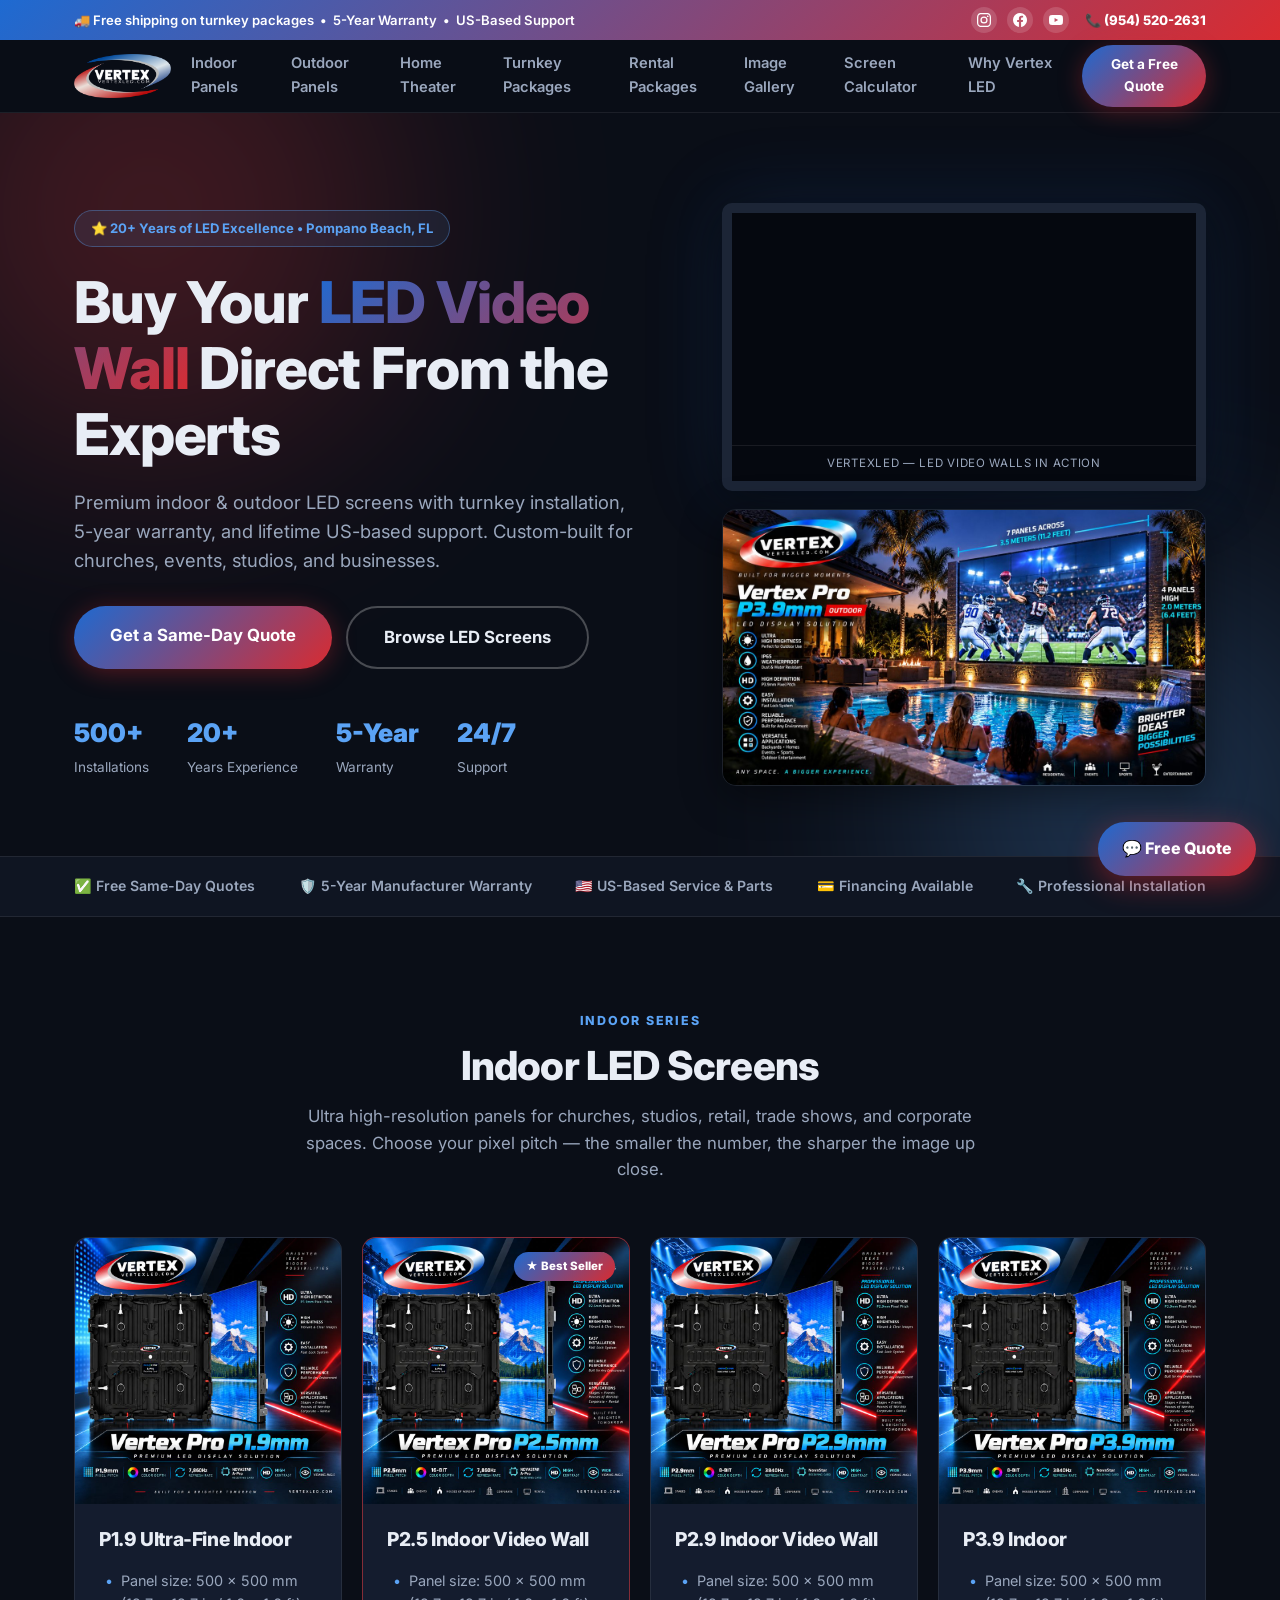
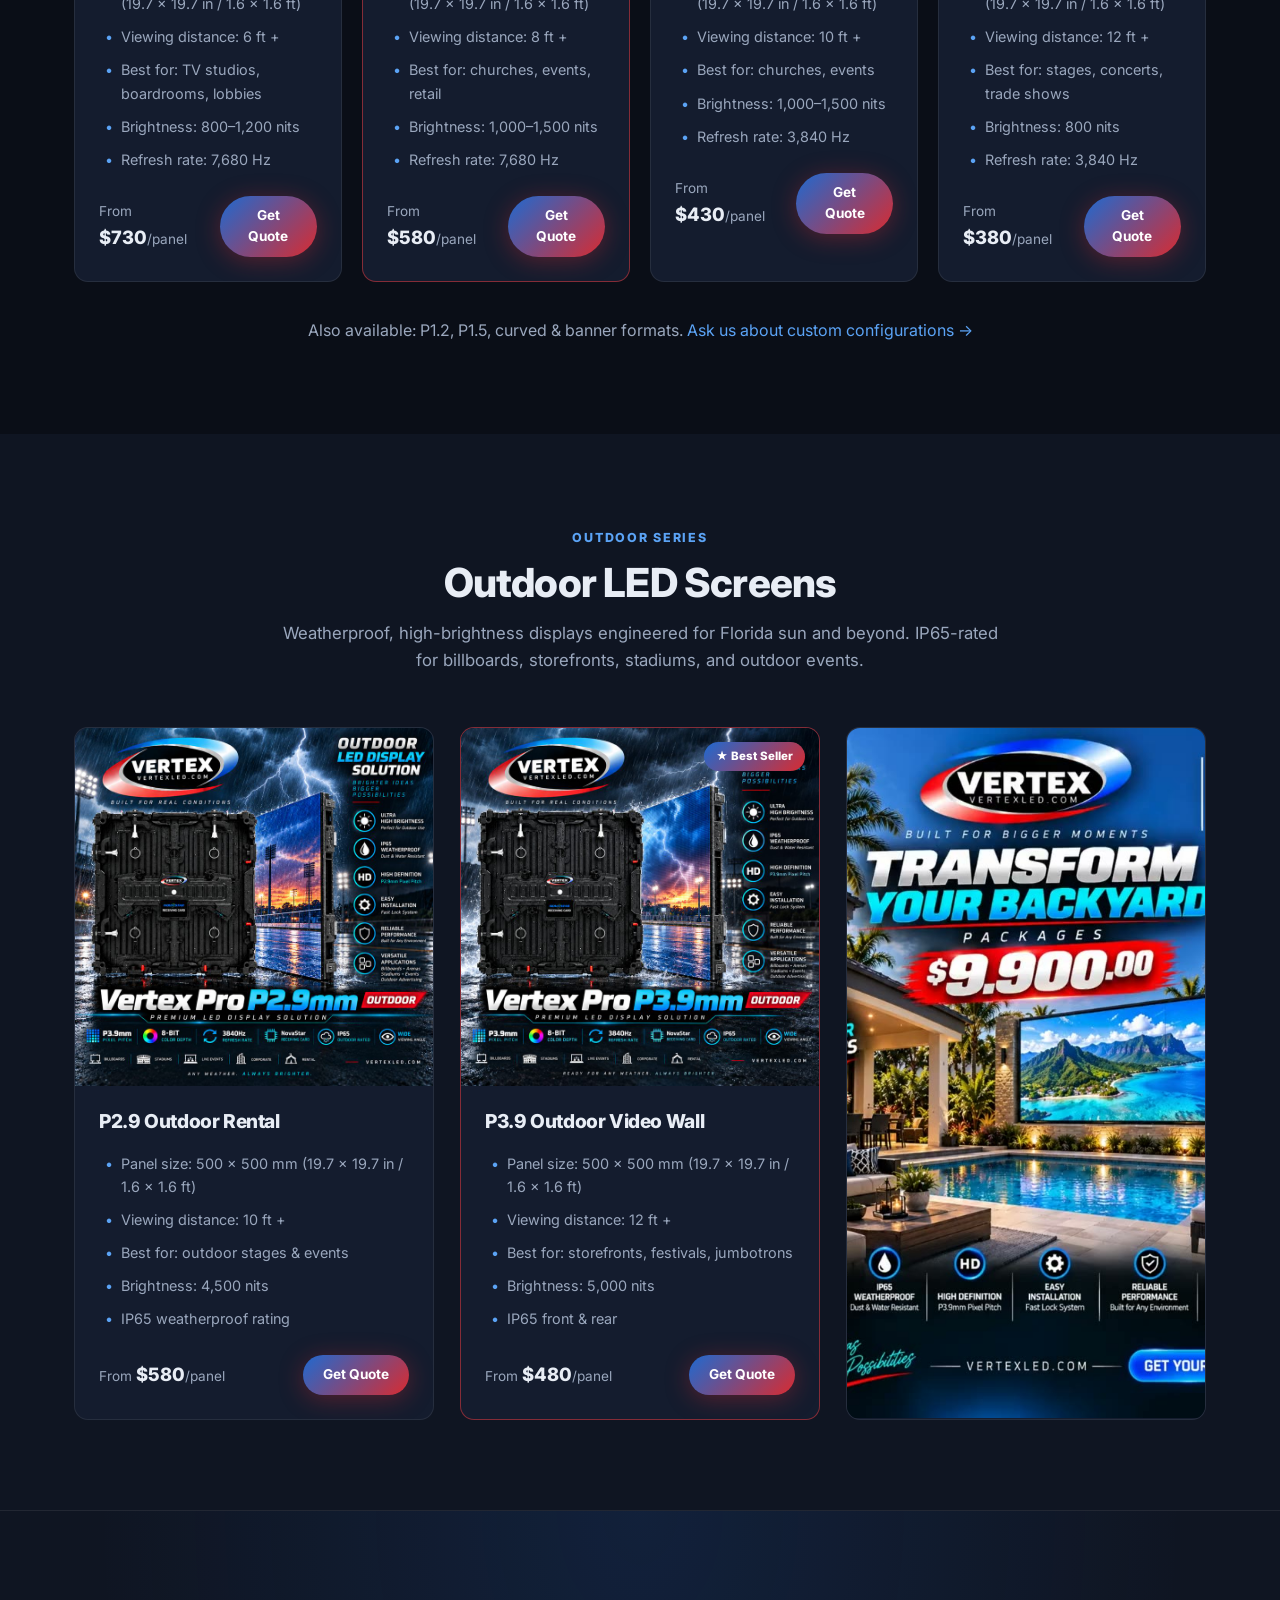
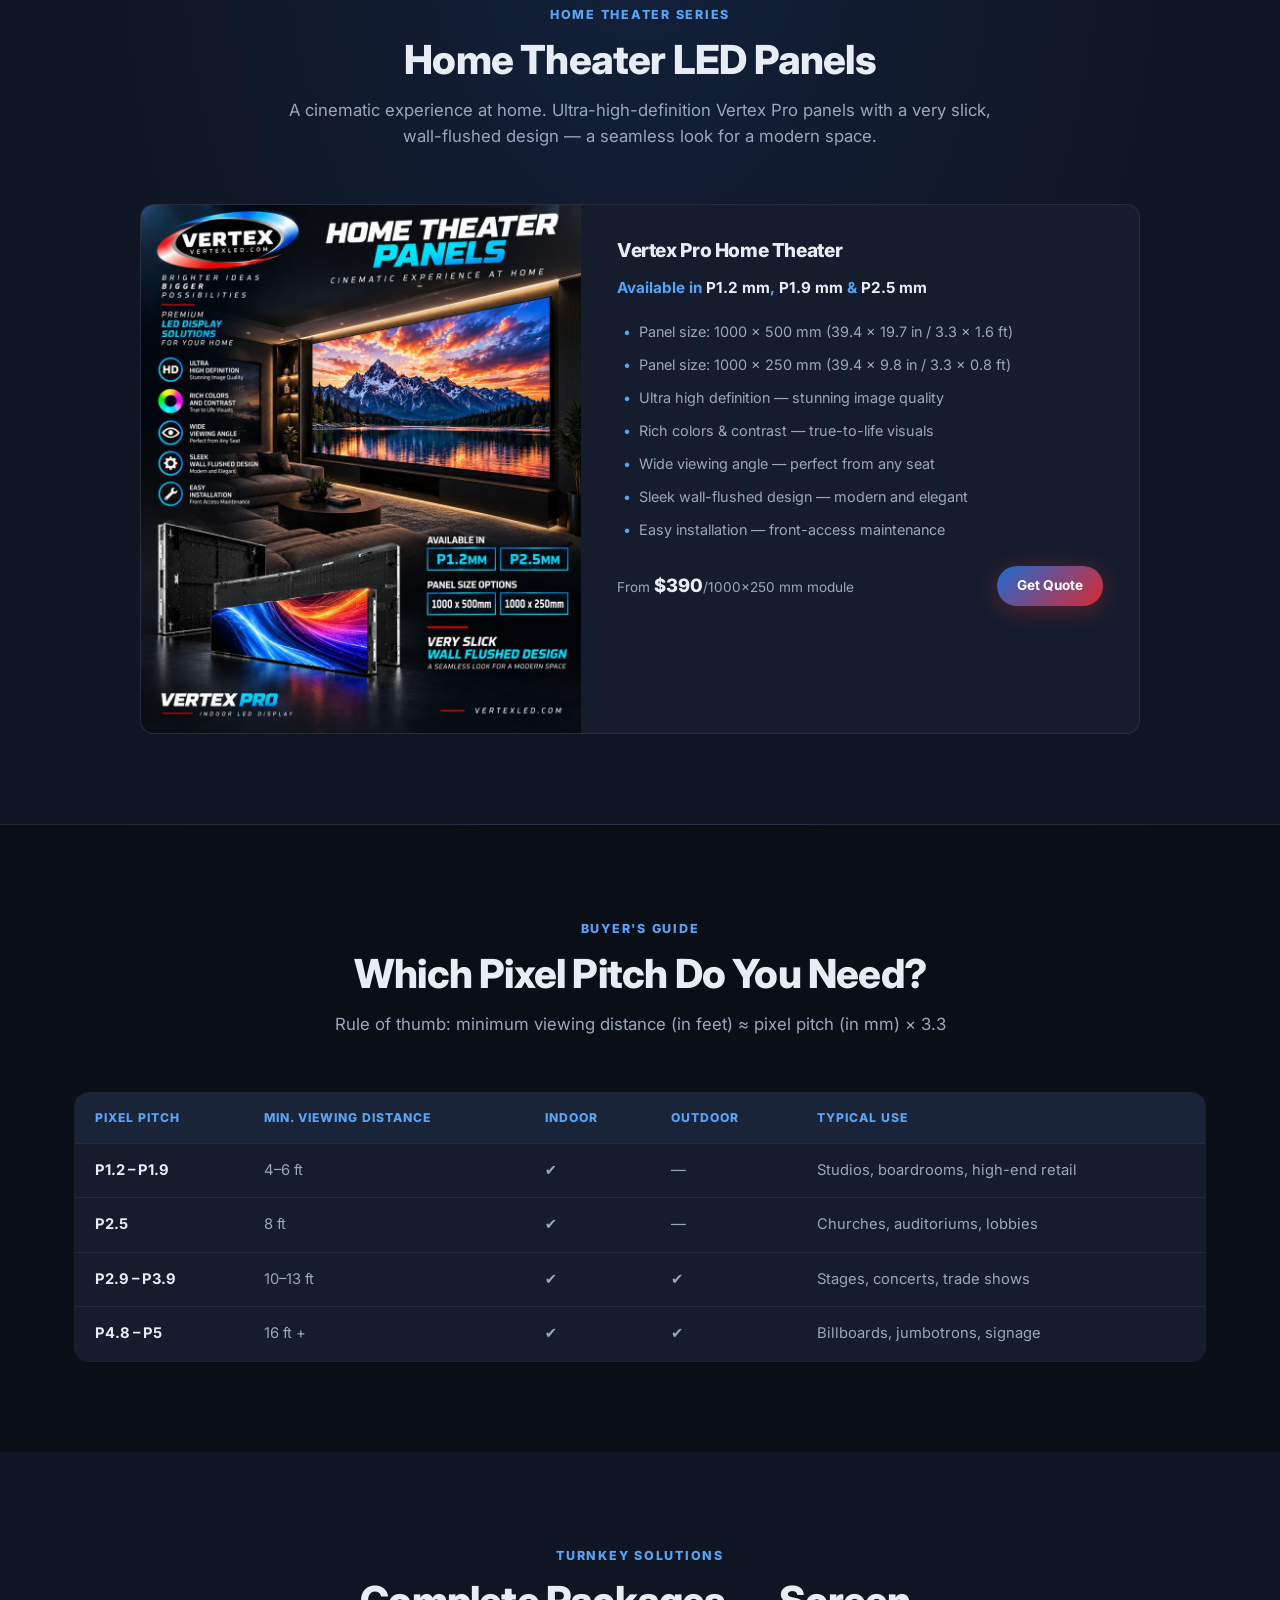
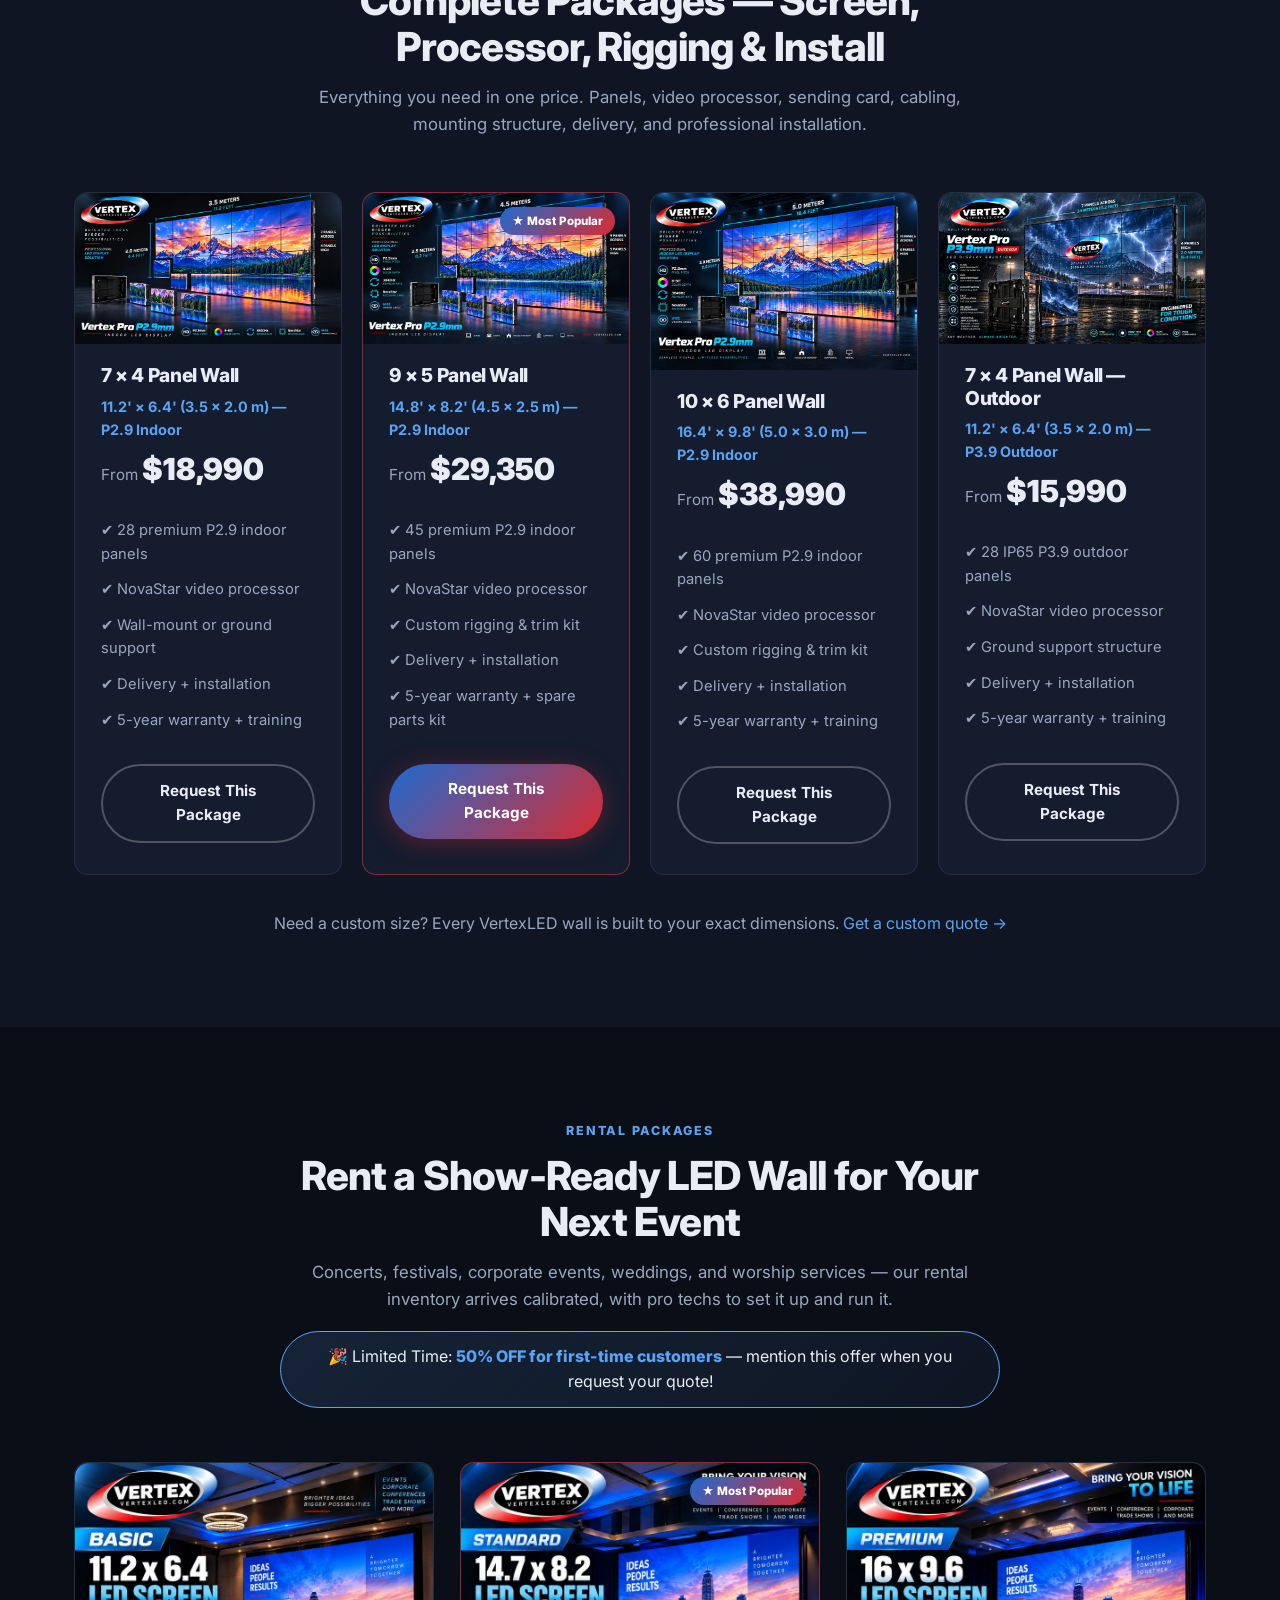
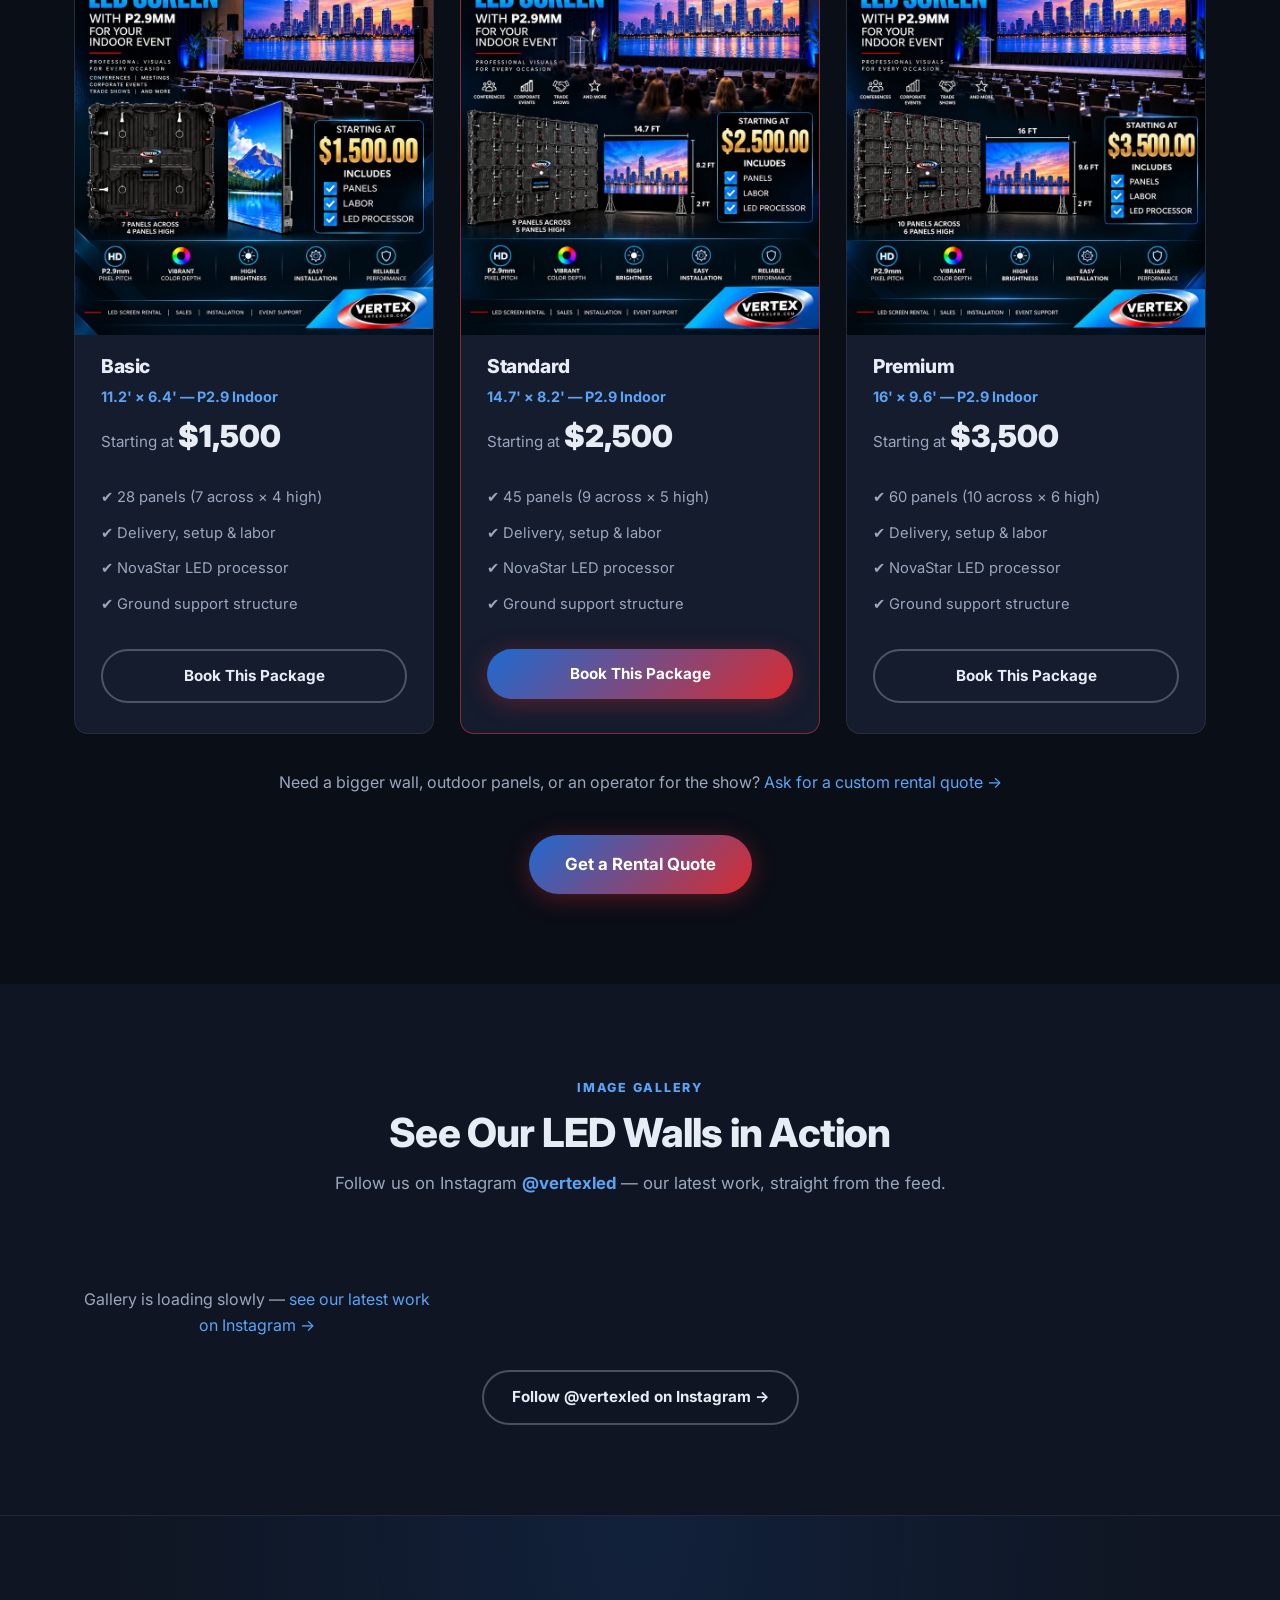
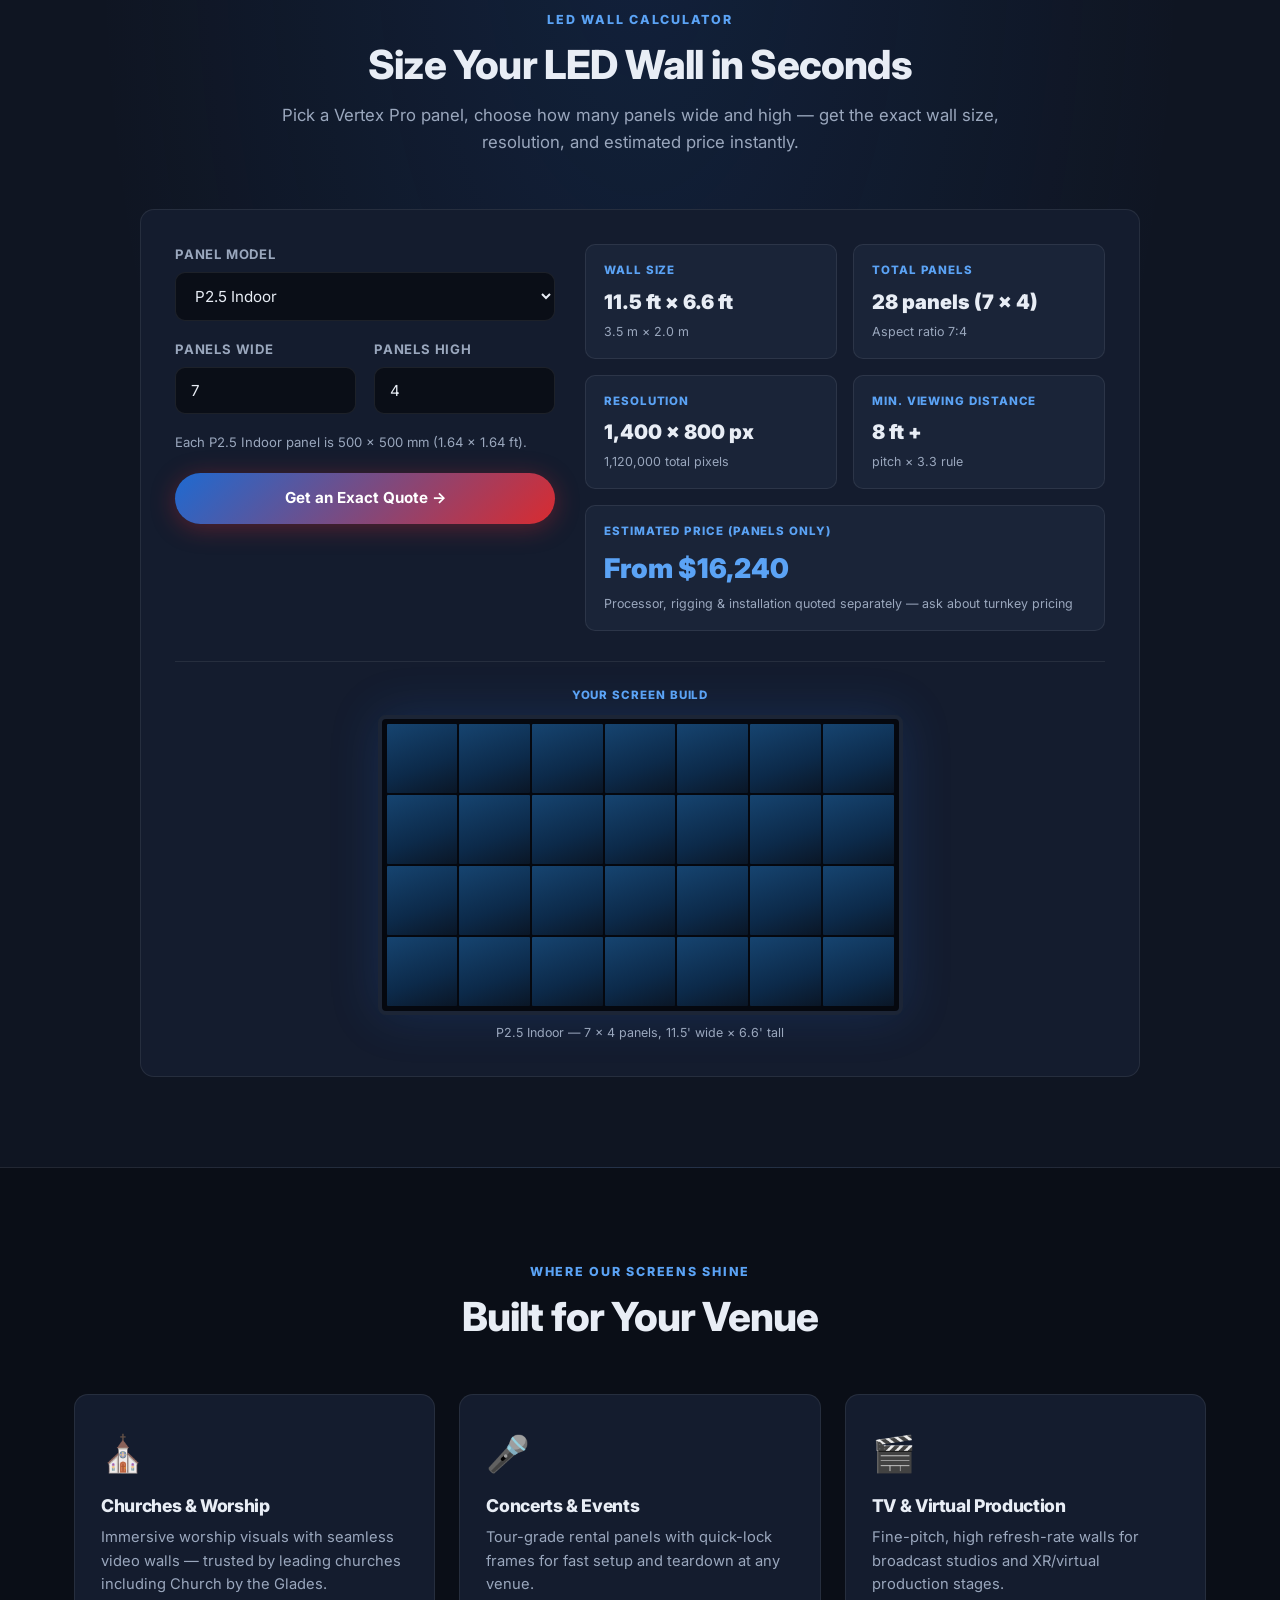
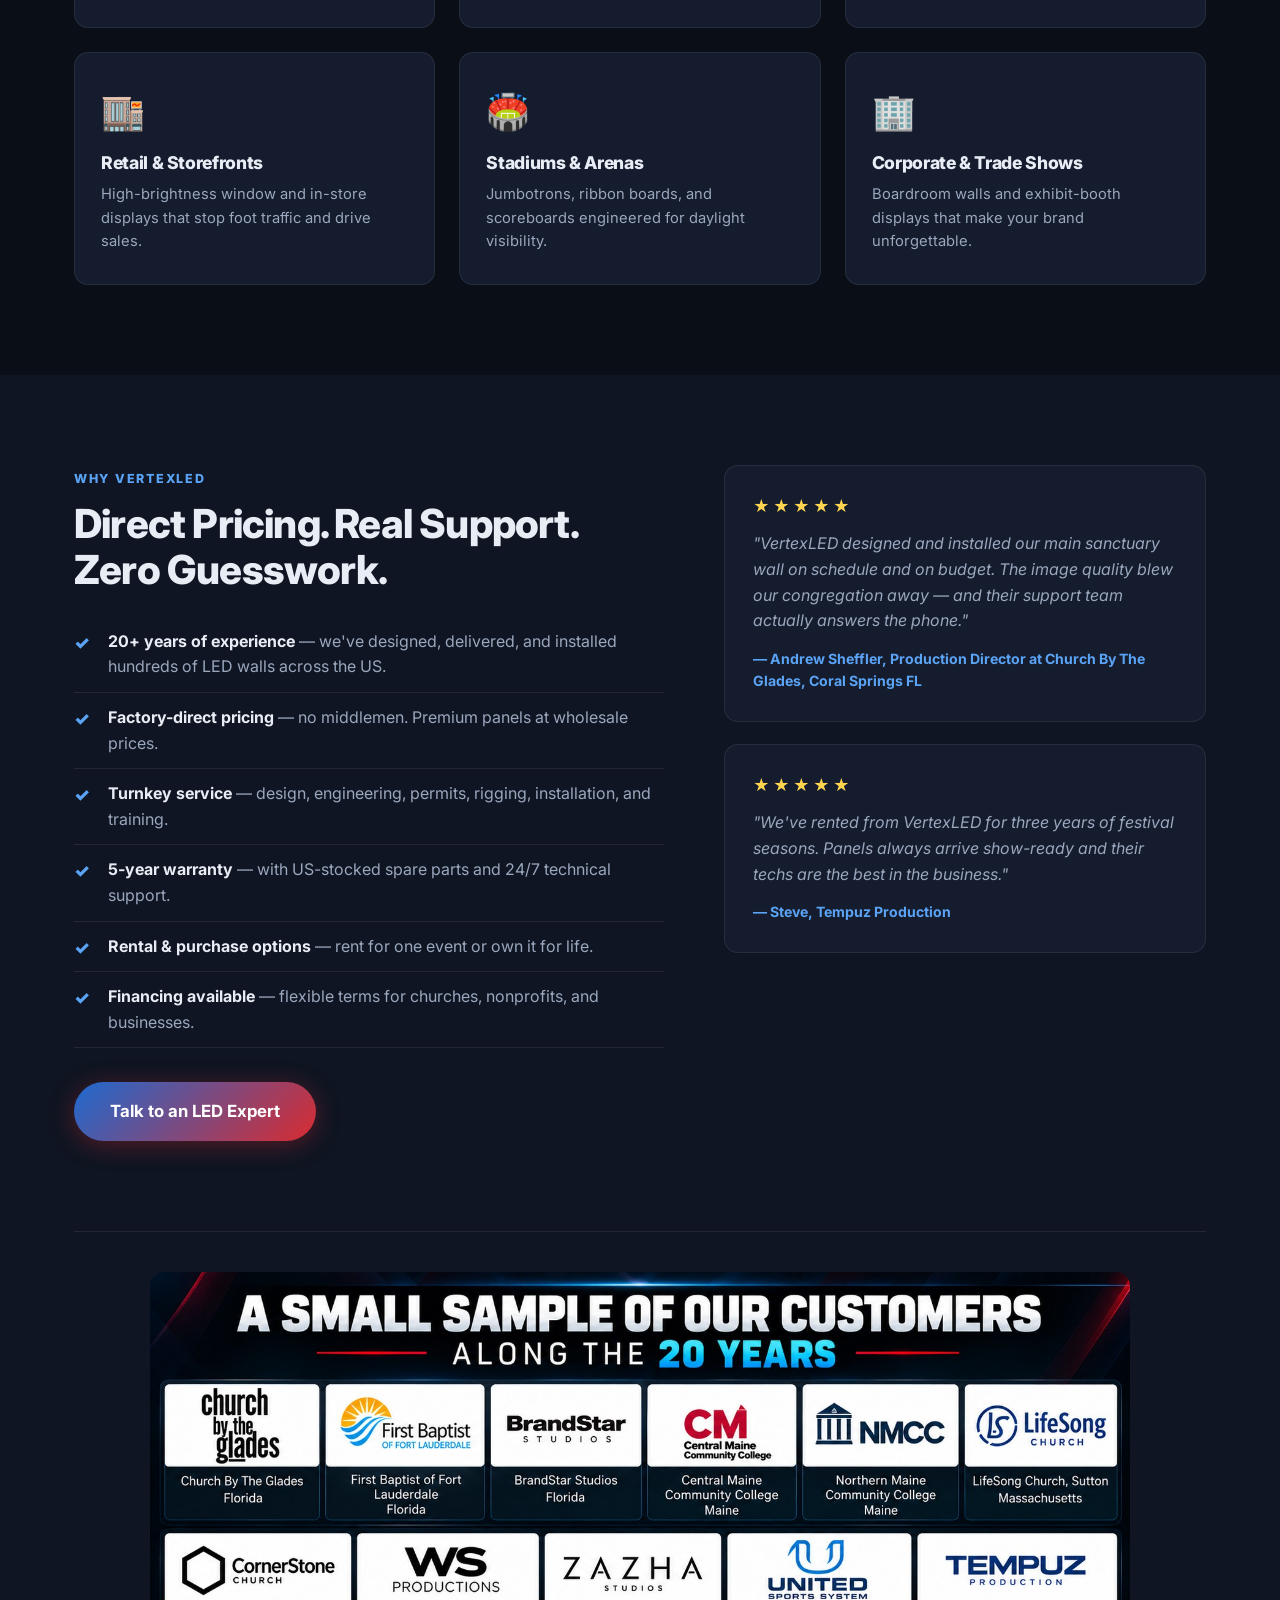
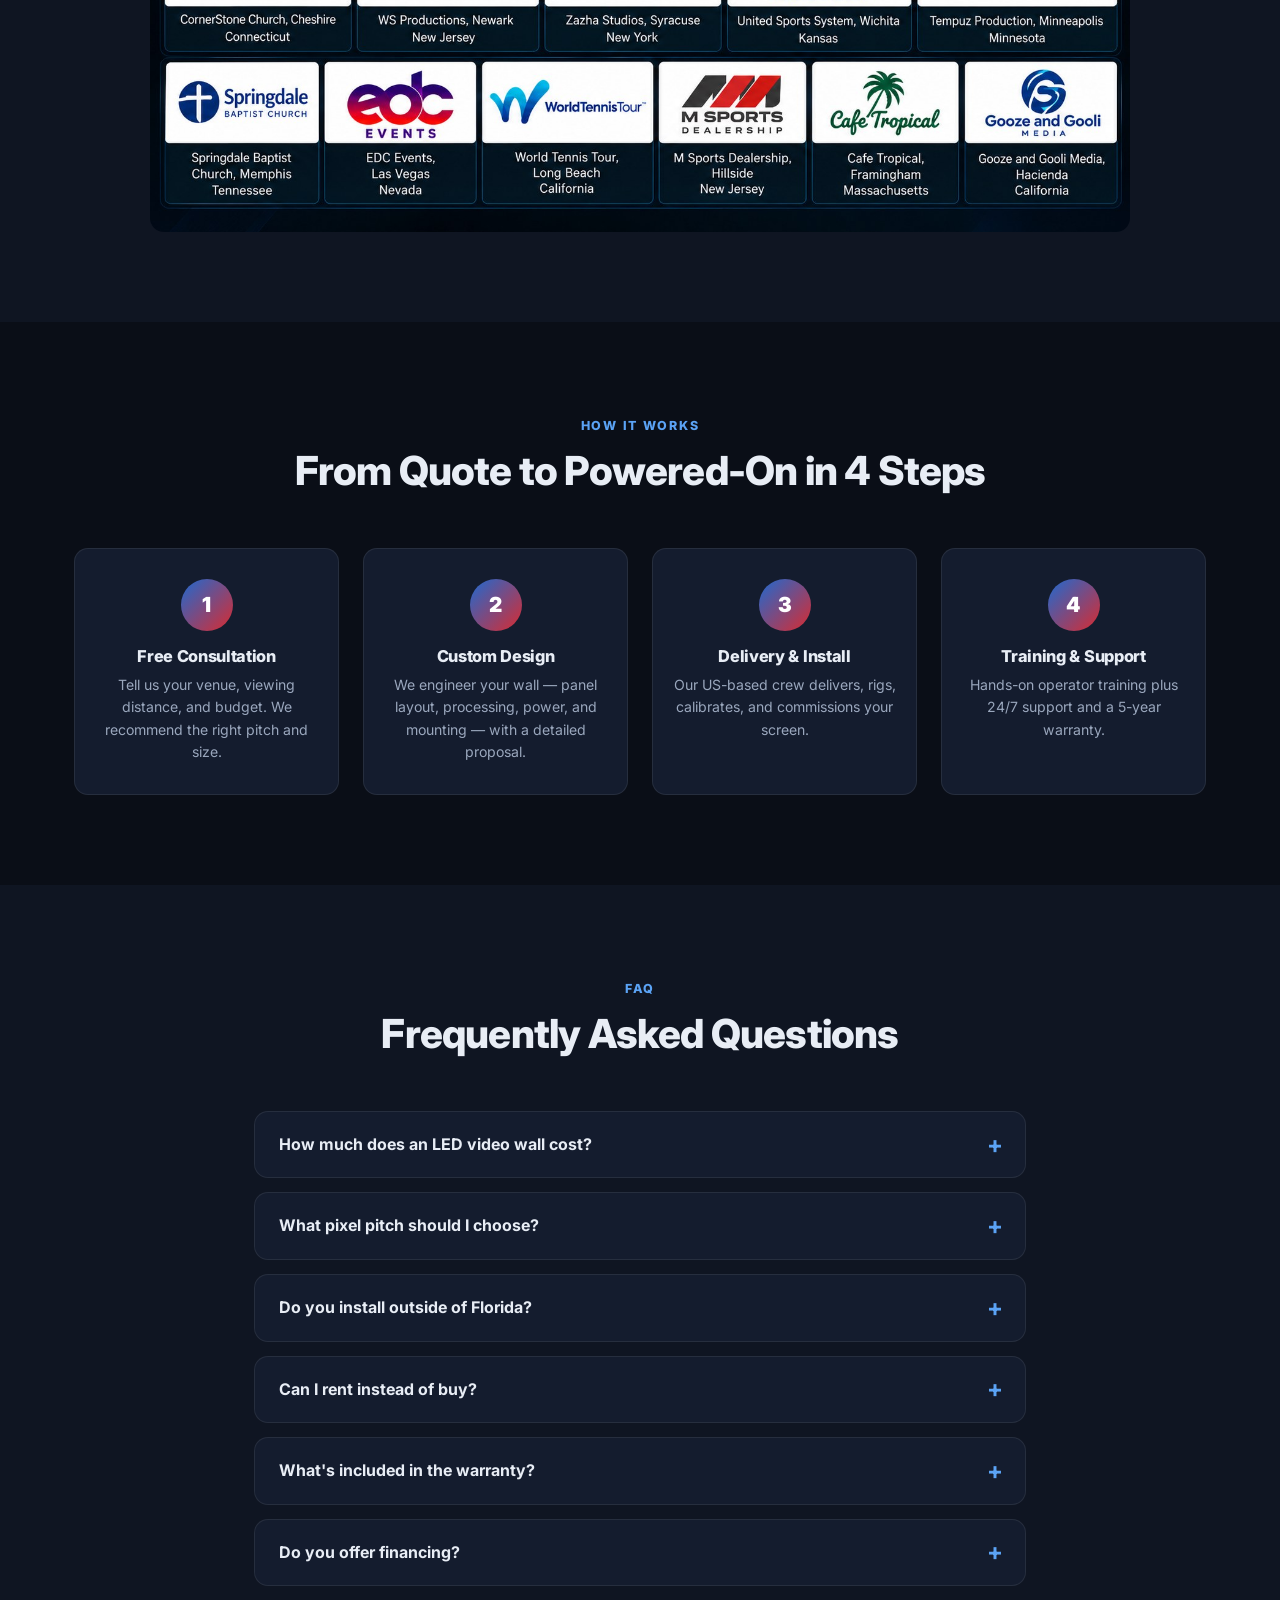
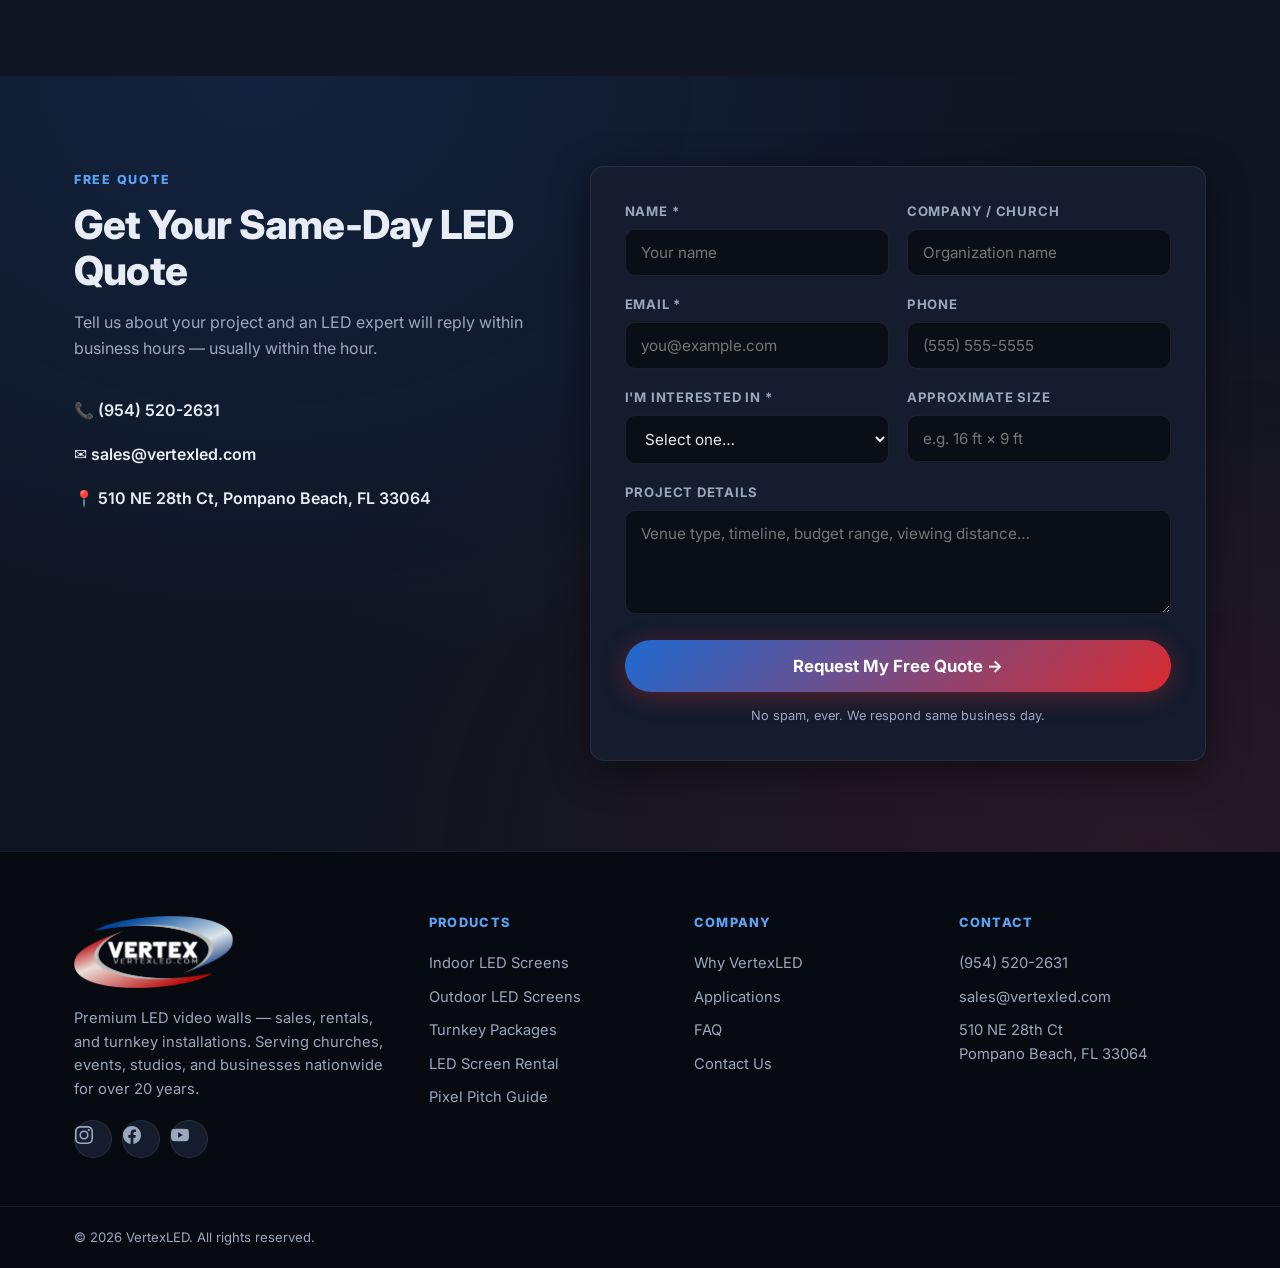
==== commit 360fc6b7: "Add backyard pool showcase video next to outdoor panels Co-authored-by: Copilot App <223556219+Copil" ====
--- a/index.html
+++ b/index.html
@@ -51,7 +51,7 @@
   <link rel="preconnect" href="https://fonts.googleapis.com">
   <link rel="preconnect" href="https://fonts.gstatic.com" crossorigin>
   <link href="https://fonts.googleapis.com/css2?family=Inter:wght@400;500;600;700;800;900&display=swap" rel="stylesheet">
-  <link rel="stylesheet" href="css/styles.css?v=6">
+  <link rel="stylesheet" href="css/styles.css?v=7">
 
   <!-- Structured data for Google -->
   <script type="application/ld+json">
@@ -301,7 +301,7 @@
         <h2>Outdoor LED Screens</h2>
         <p>Weatherproof, high-brightness displays engineered for Florida sun and beyond. IP65-rated for billboards, storefronts, stadiums, and outdoor events.</p>
       </div>
-      <div class="product-grid product-grid-2">
+      <div class="product-grid outdoor-grid">
         <article class="product-card">
           <div class="product-visual product-photo"><img src="images/p2.9-outdoor.jpg" alt="Vertex Pro P2.9mm outdoor LED panel" loading="lazy"></div>
           <div class="product-body">
@@ -337,6 +337,11 @@
             </div>
           </div>
         </article>
+        <div class="video-card">
+          <video autoplay muted loop playsinline preload="metadata" poster="images/backyard-pool-poster.jpg" aria-label="Vertex outdoor LED video wall — backyard pool showcase">
+            <source src="videos/backyard-pool.mp4" type="video/mp4">
+          </video>
+        </div>
       </div>
     </div>
   </section>
@@ -821,5 +826,18 @@
   </div>
 
   <script src="js/main.js?v=6"></script>
+  <!--Start of Tawk.to Script-->
+  <script type="text/javascript">
+  var Tawk_API=Tawk_API||{}, Tawk_LoadStart=new Date();
+  (function(){
+  var s1=document.createElement("script"),s0=document.getElementsByTagName("script")[0];
+  s1.async=true;
+  s1.src='https://embed.tawk.to/6aa44b0a1e12513447b80a0f/1k28sa8af';
+  s1.charset='UTF-8';
+  s1.setAttribute('crossorigin','*');
+  s0.parentNode.insertBefore(s1,s0);
+  })();
+  </script>
+  <!--End of Tawk.to Script-->
 </body>
 </html>
--- a/css/styles.css
+++ b/css/styles.css
@@ -229,6 +229,15 @@
 }
 .product-grid-4 { grid-template-columns: repeat(4, 1fr); gap: 20px; }
 .product-grid-2 { grid-template-columns: repeat(2, 1fr); max-width: 780px; margin: 0 auto; }
+.outdoor-grid { grid-template-columns: repeat(3, 1fr); }
+.video-card {
+  position: relative;
+  background: var(--surface);
+  border: 1px solid var(--border);
+  border-radius: var(--radius);
+  overflow: hidden;
+}
+.video-card video { width: 100%; height: 100%; object-fit: cover; display: block; }
 .product-card, .package-card {
   position: relative;
   background: var(--surface);
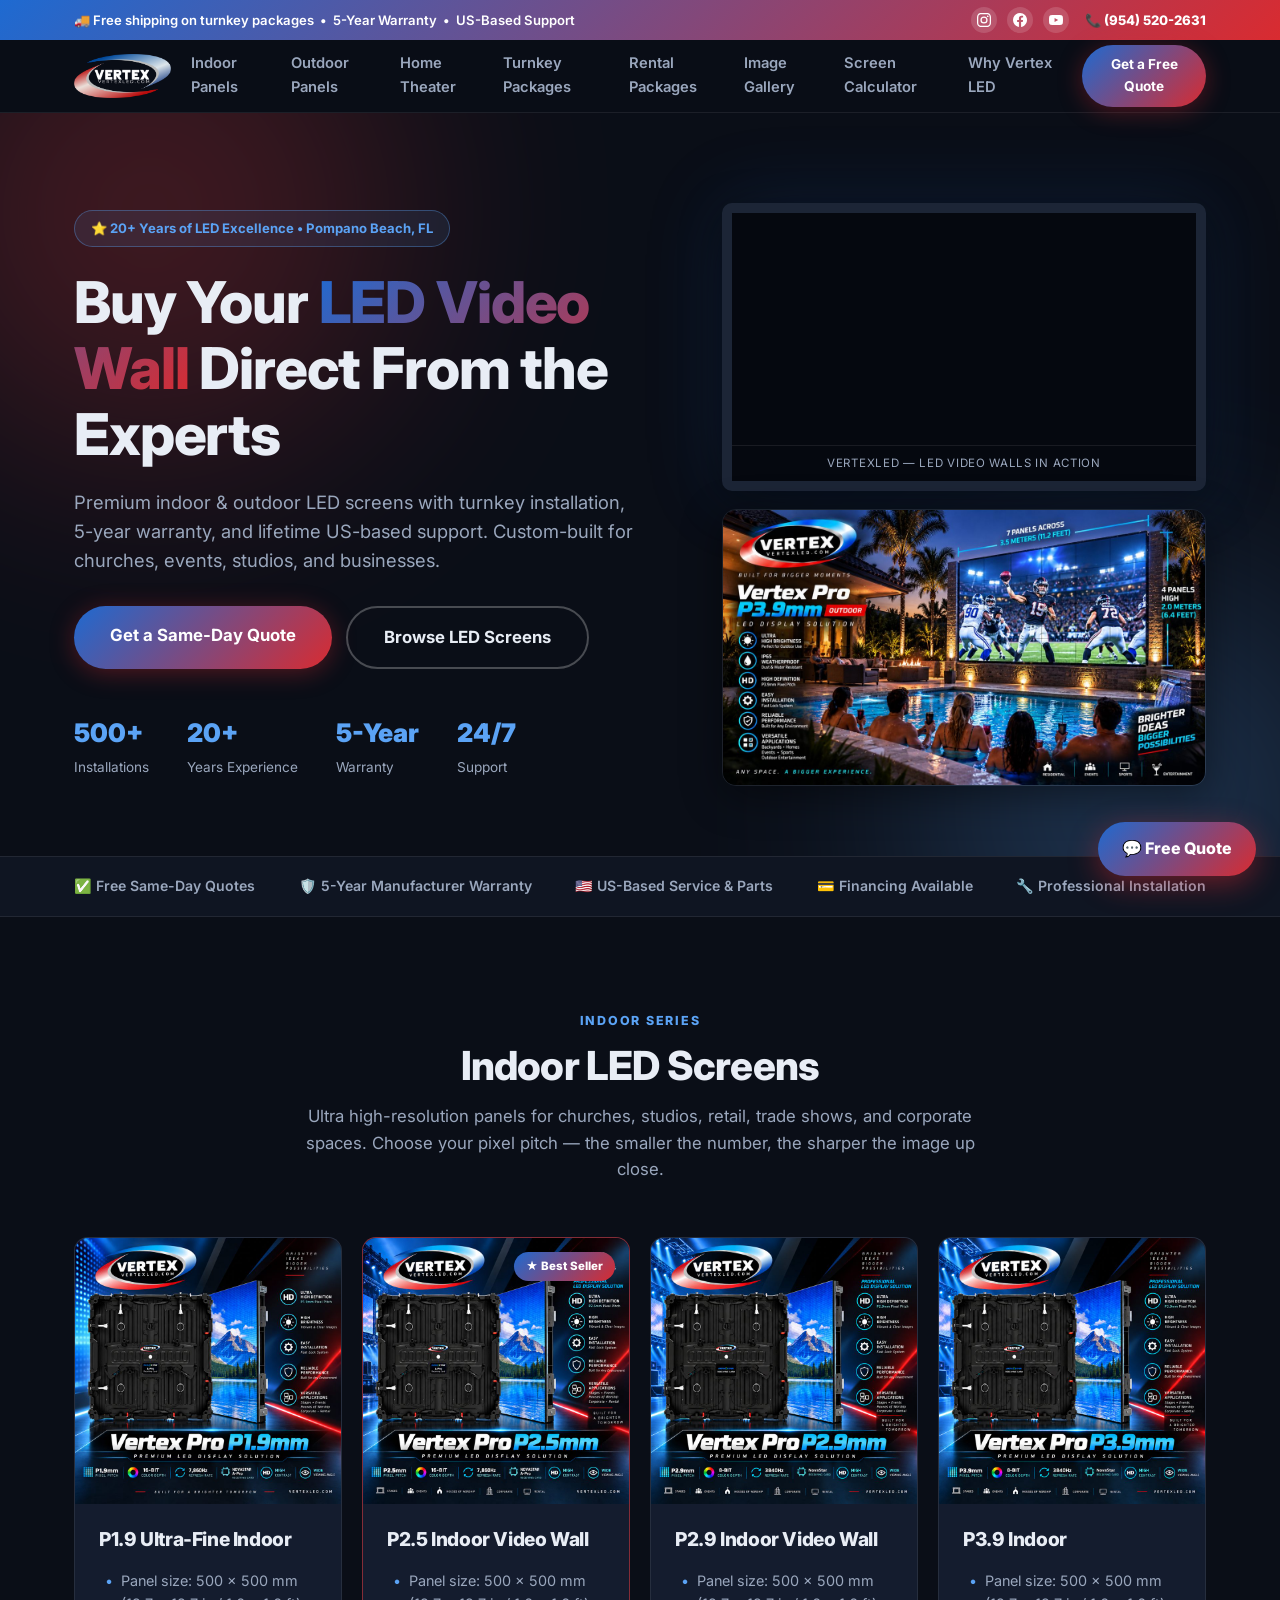
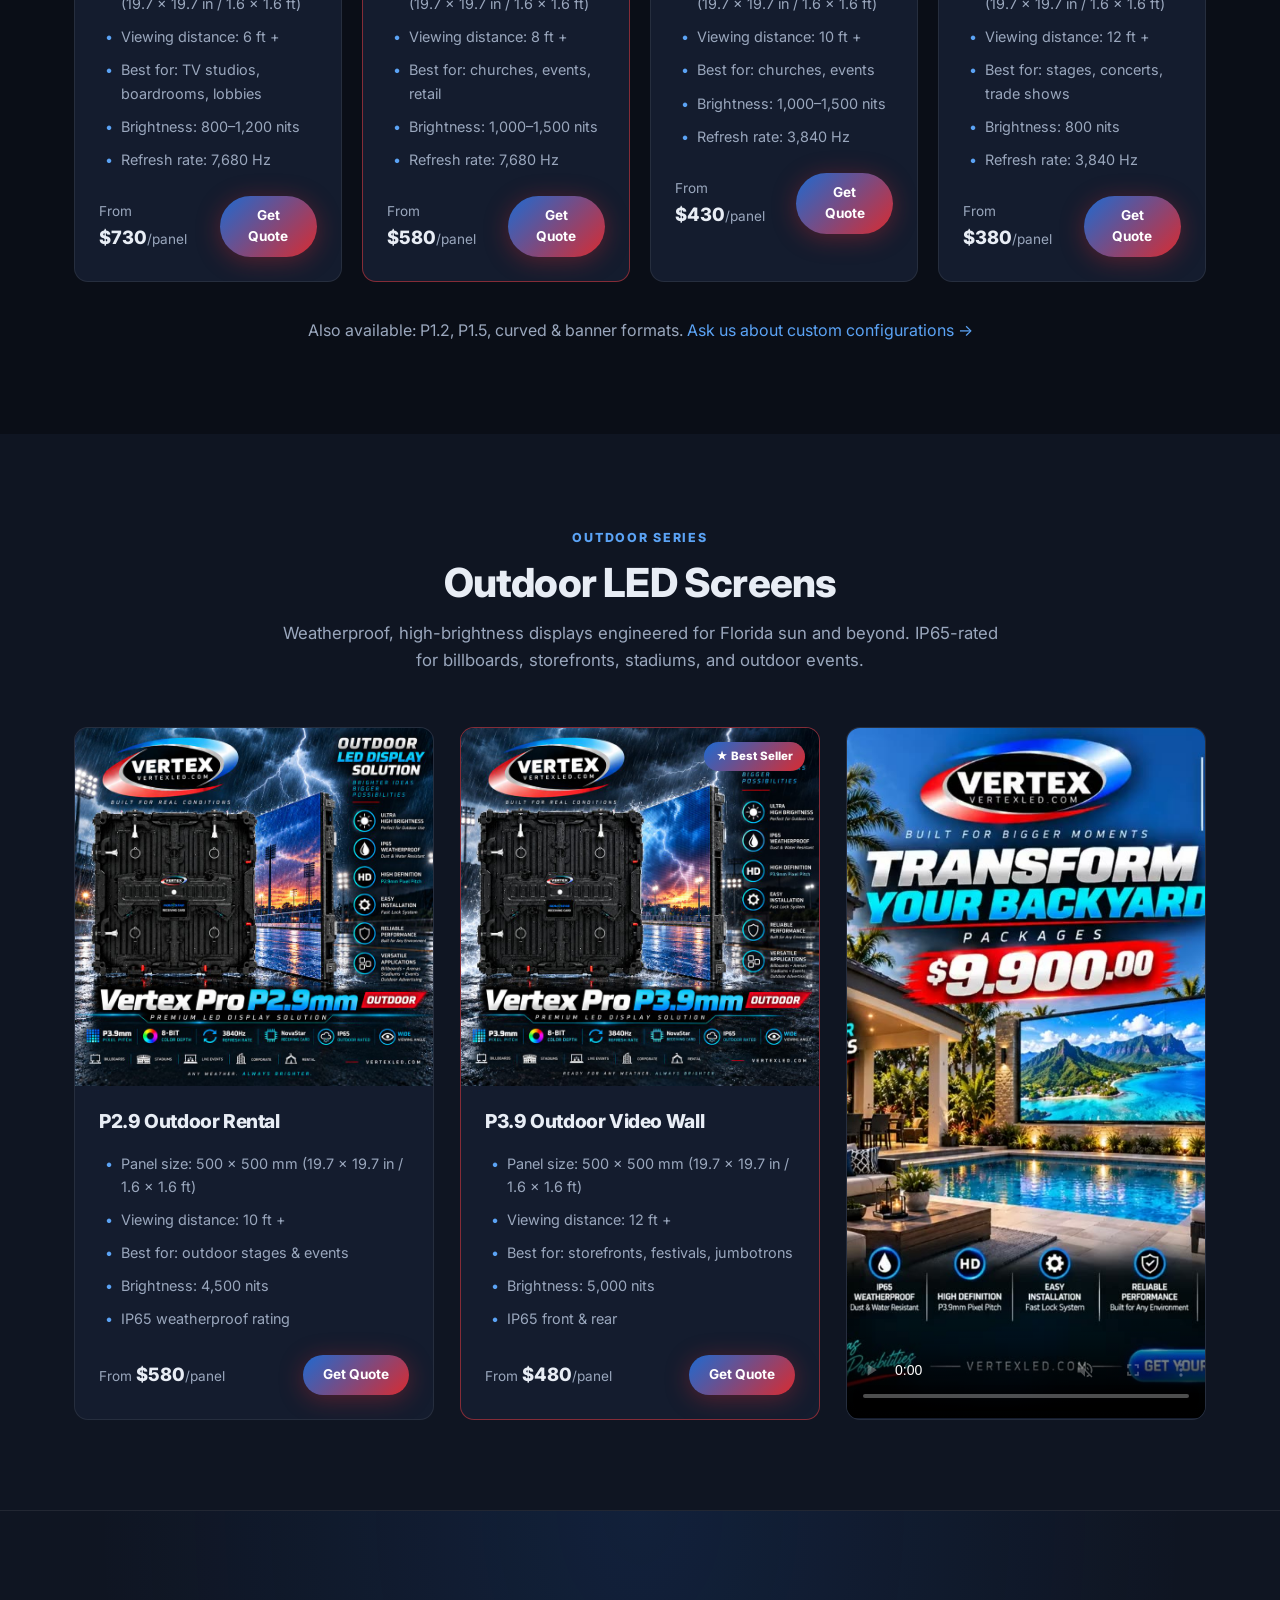
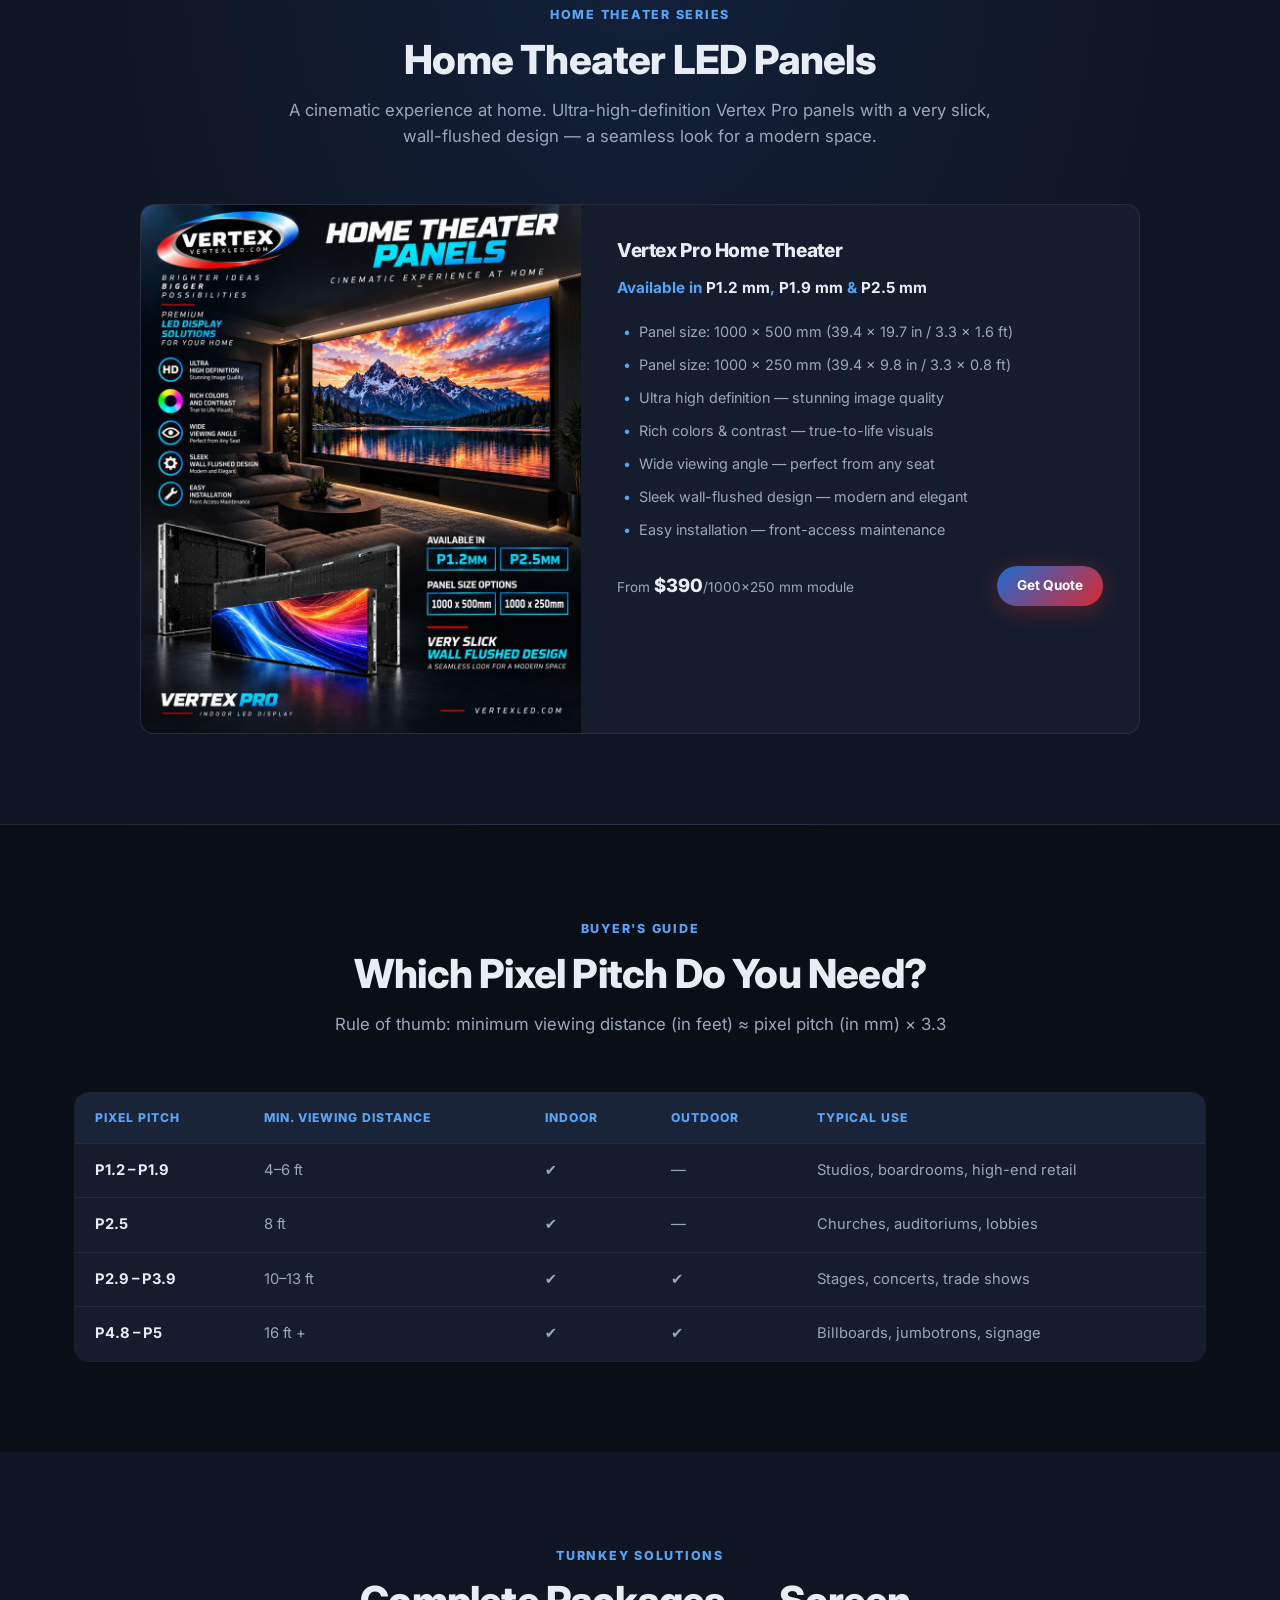
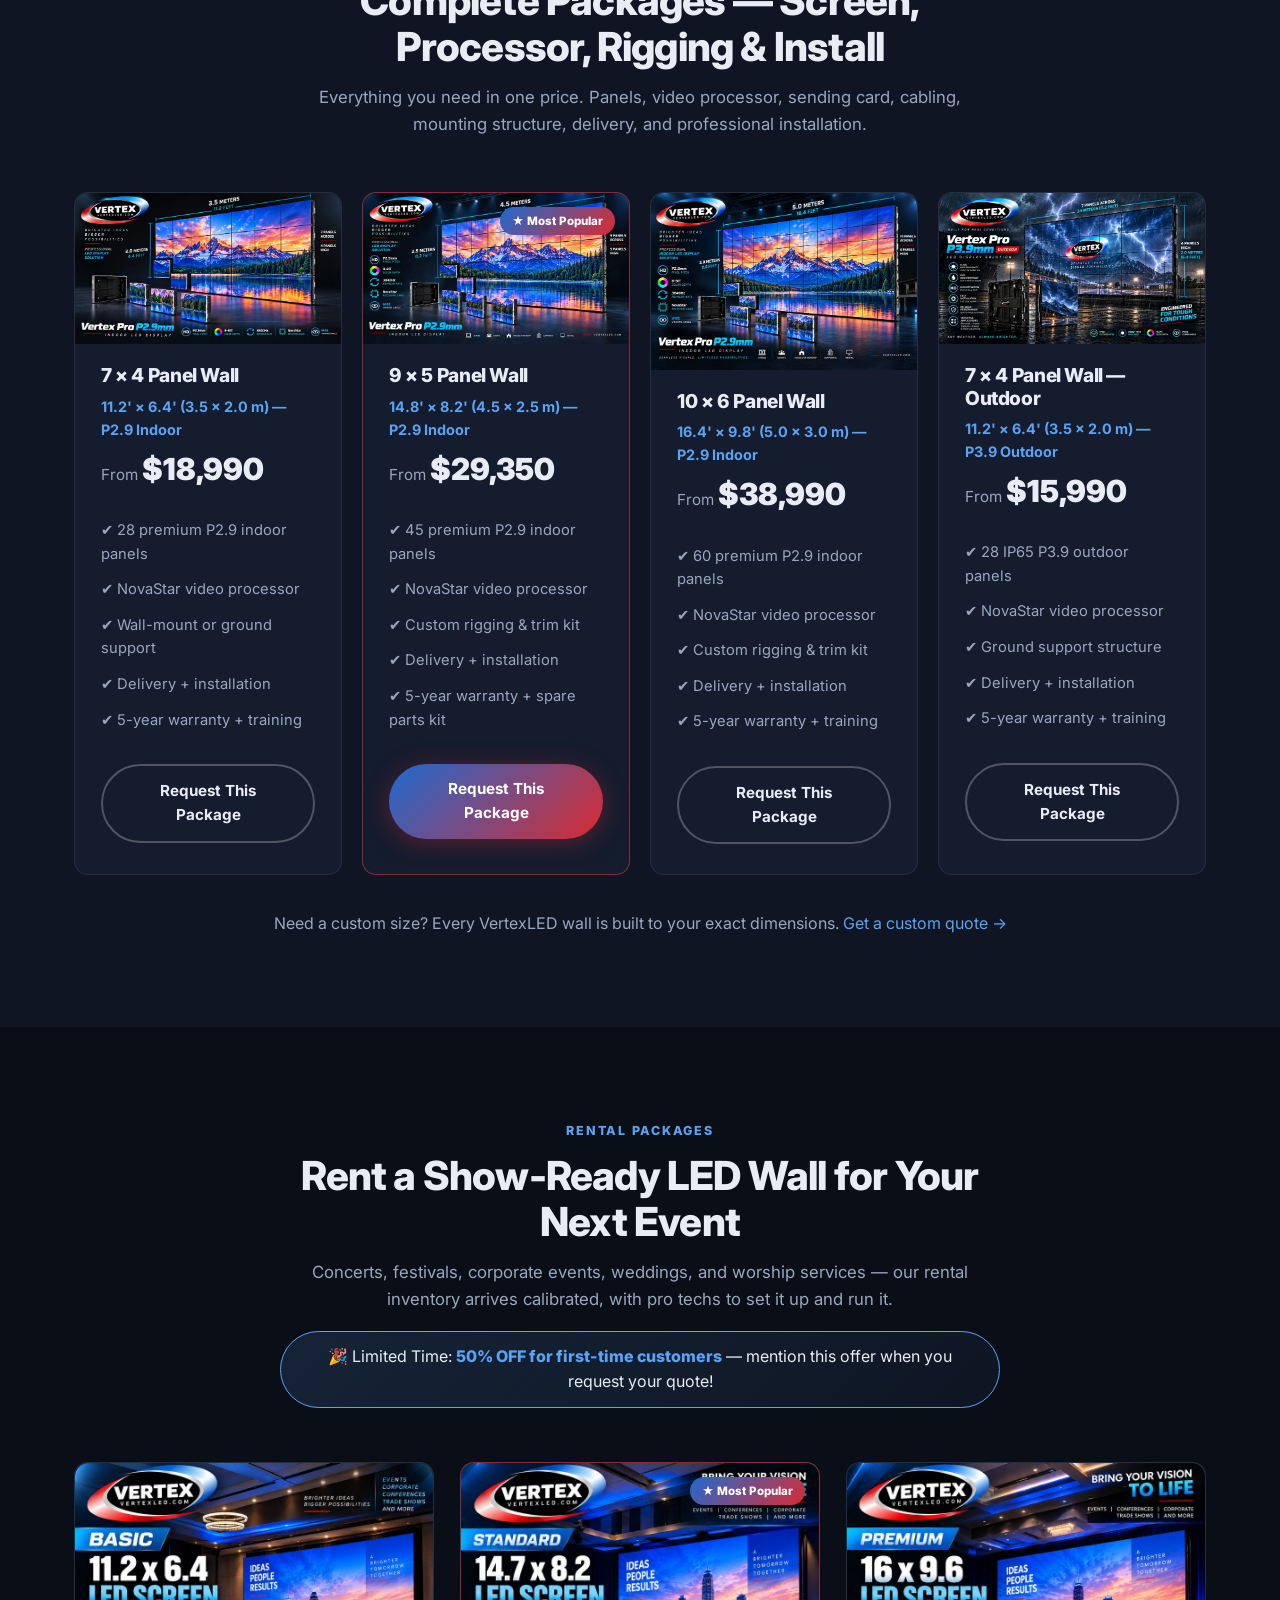
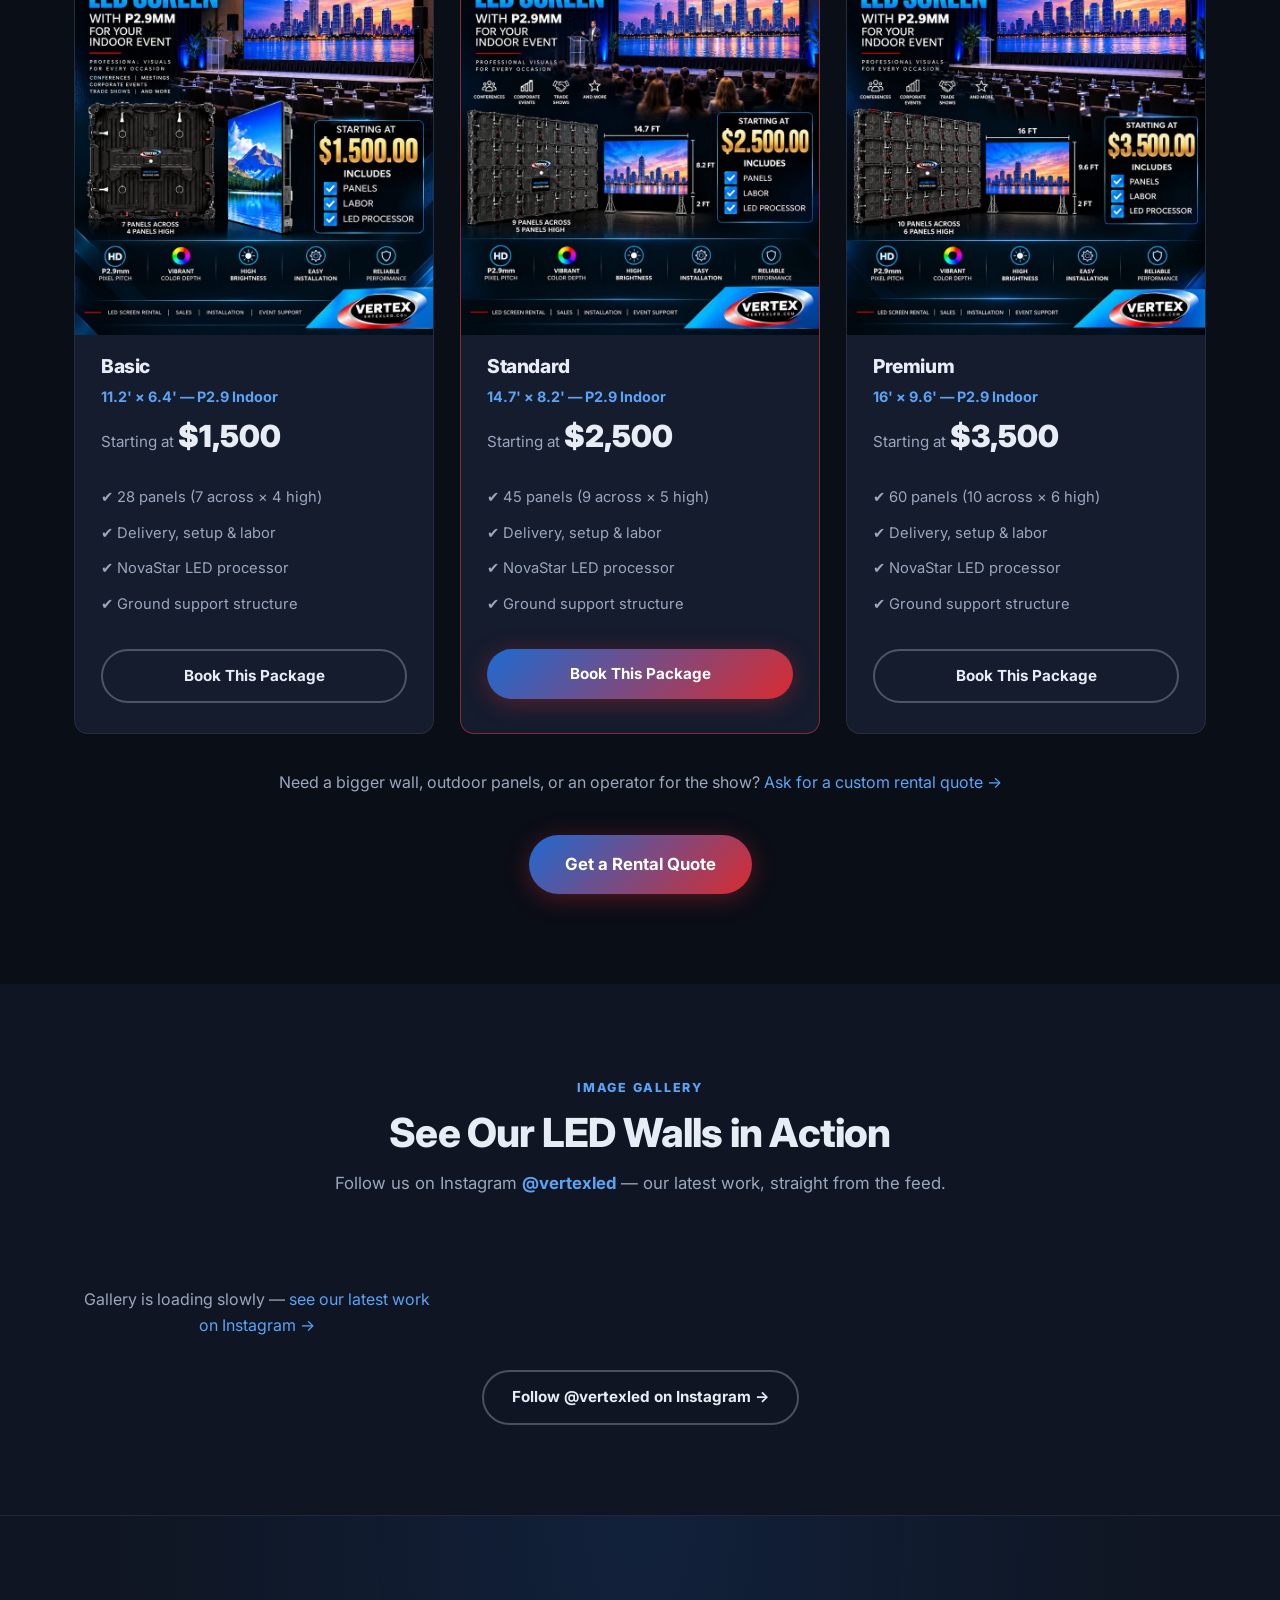
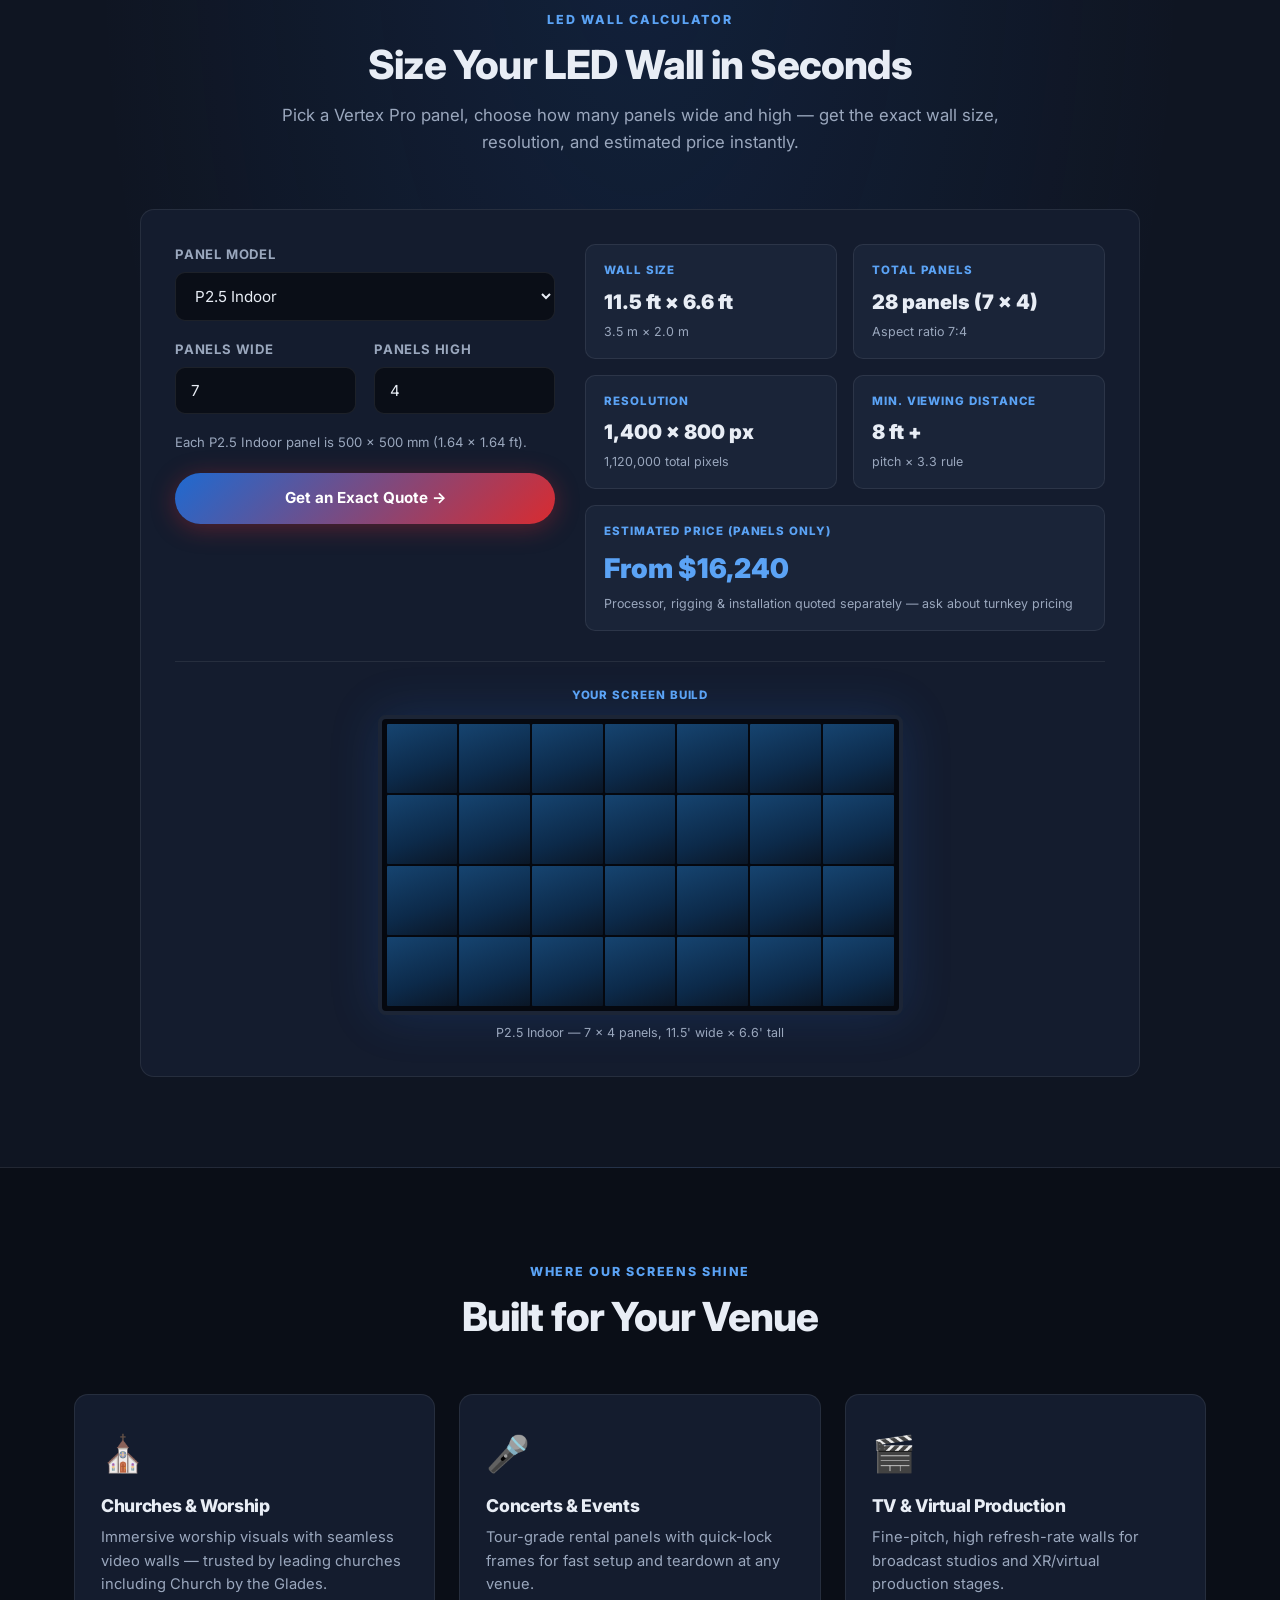
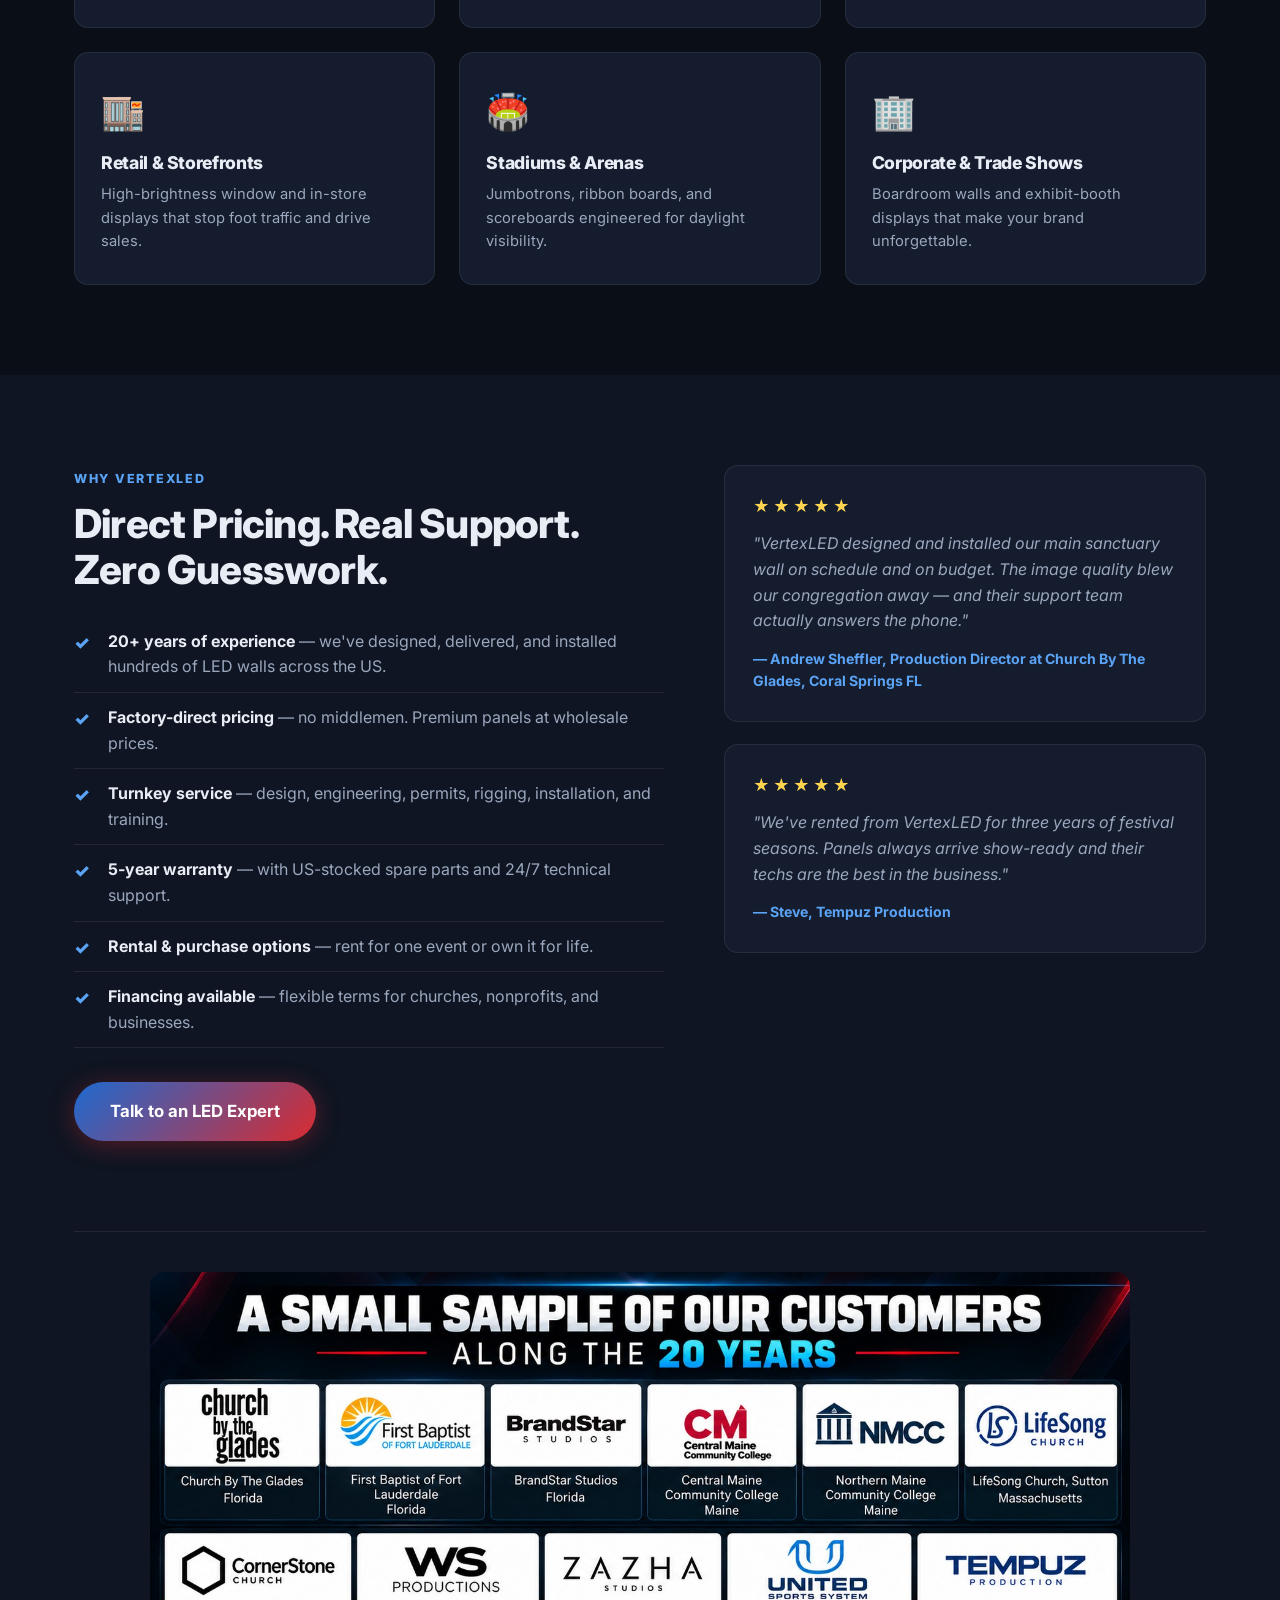
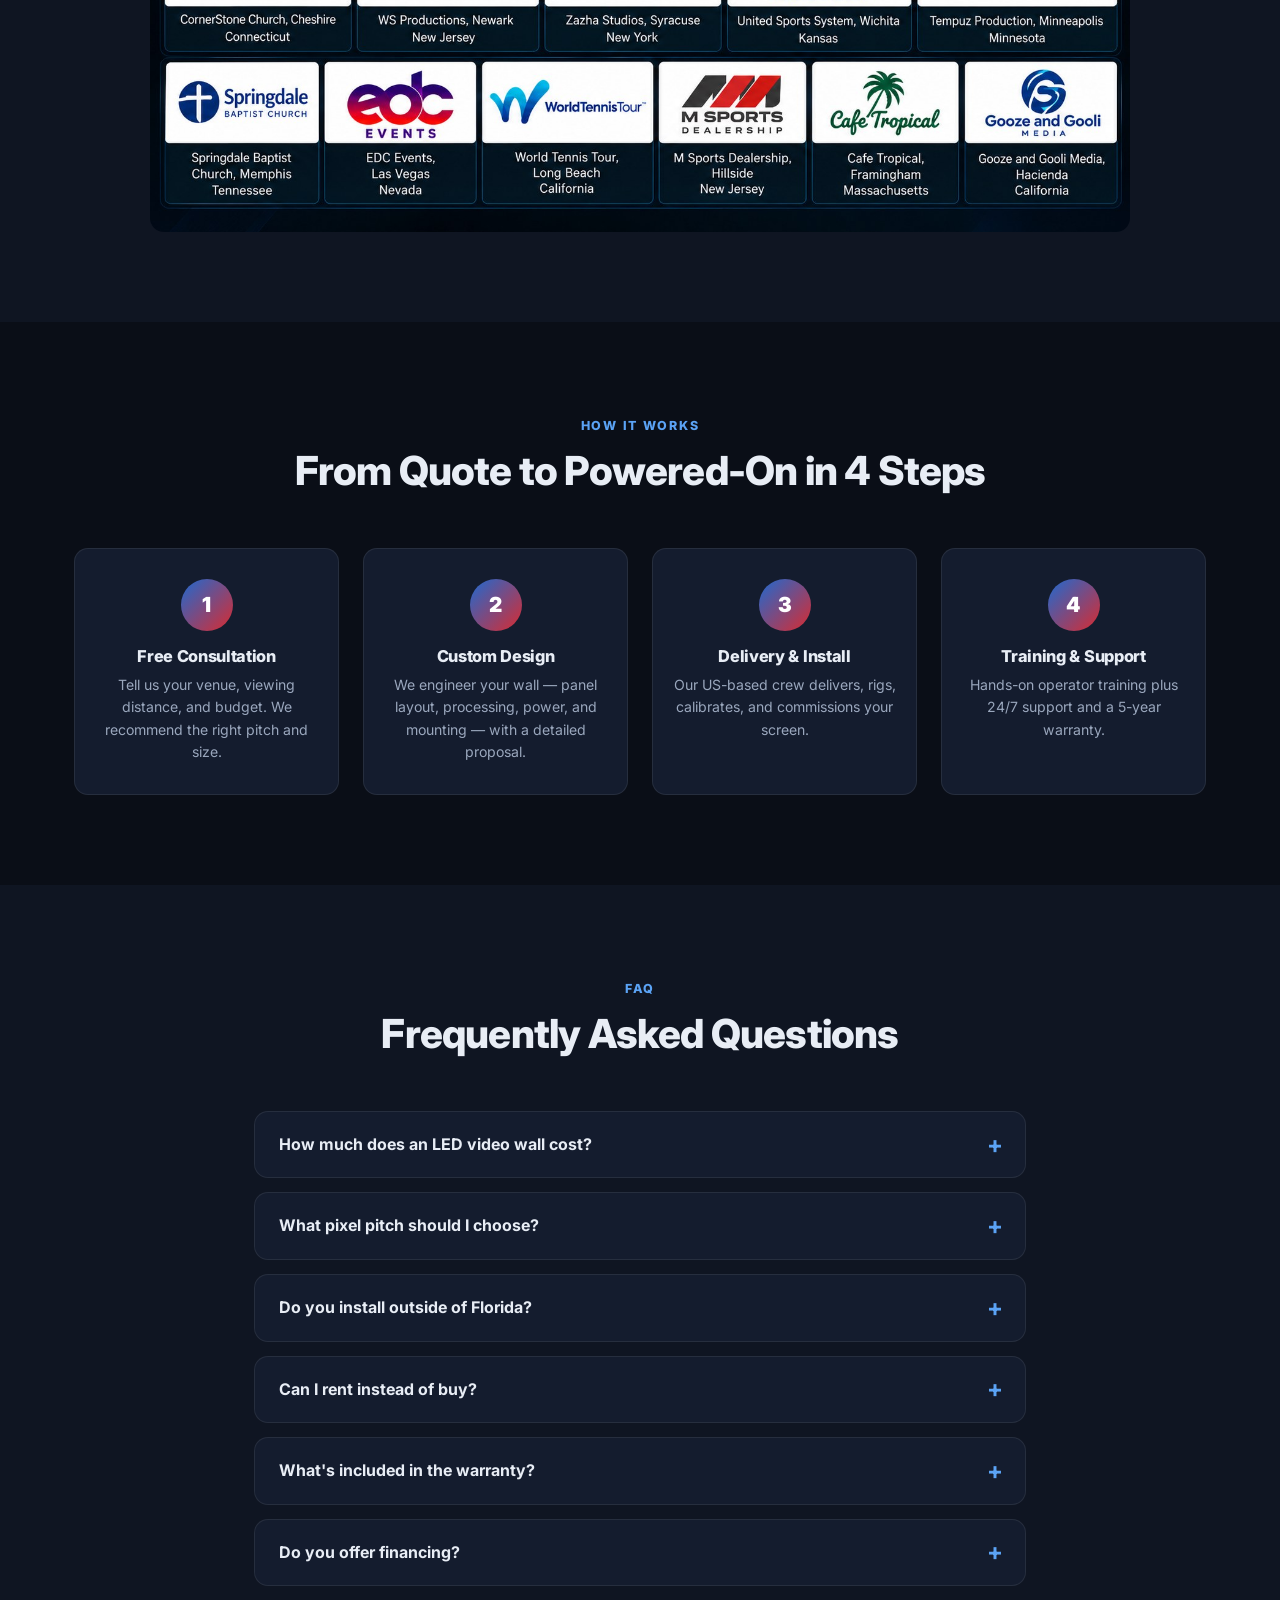
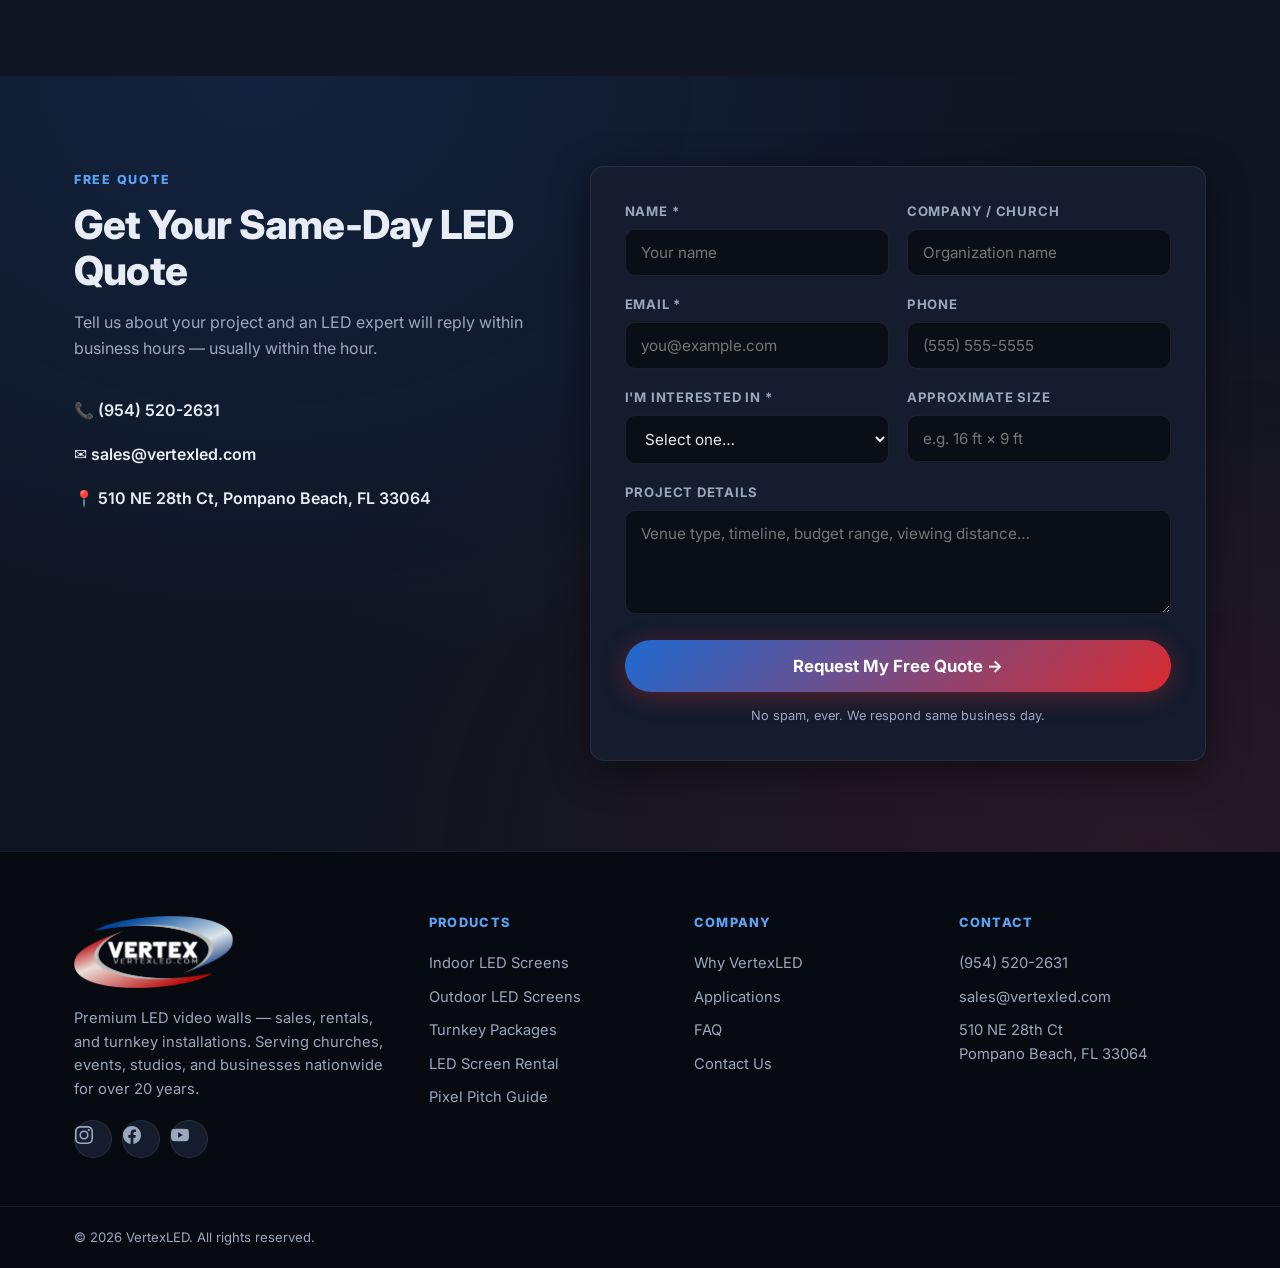
==== commit 00eaff87: "Restore audio track on backyard video and add player controls Co-authored-by: Copilot App <223556219" ====
--- a/index.html
+++ b/index.html
@@ -338,7 +338,7 @@
           </div>
         </article>
         <div class="video-card">
-          <video autoplay muted loop playsinline preload="metadata" poster="images/backyard-pool-poster.jpg" aria-label="Vertex outdoor LED video wall — backyard pool showcase">
+          <video controls autoplay muted loop playsinline preload="metadata" poster="images/backyard-pool-poster.jpg" aria-label="Vertex outdoor LED video wall — backyard pool showcase">
             <source src="videos/backyard-pool.mp4" type="video/mp4">
           </video>
         </div>
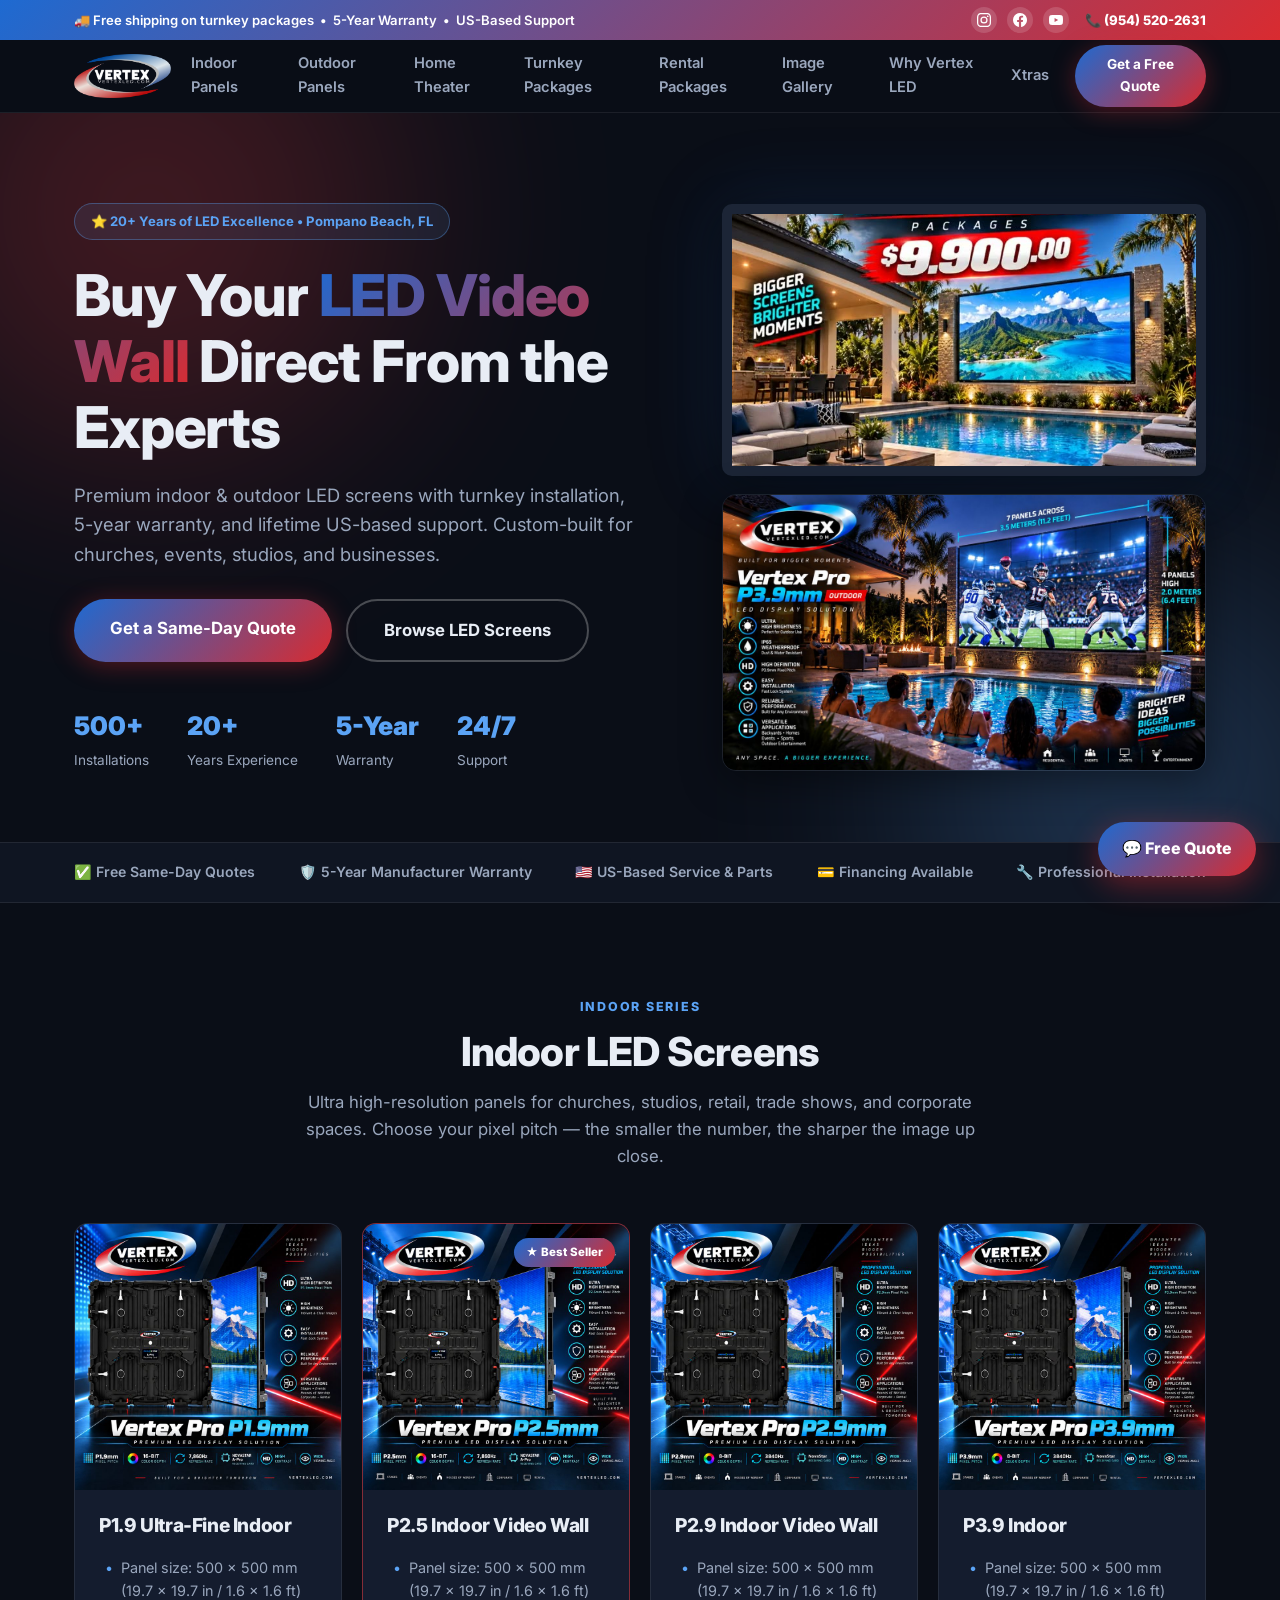
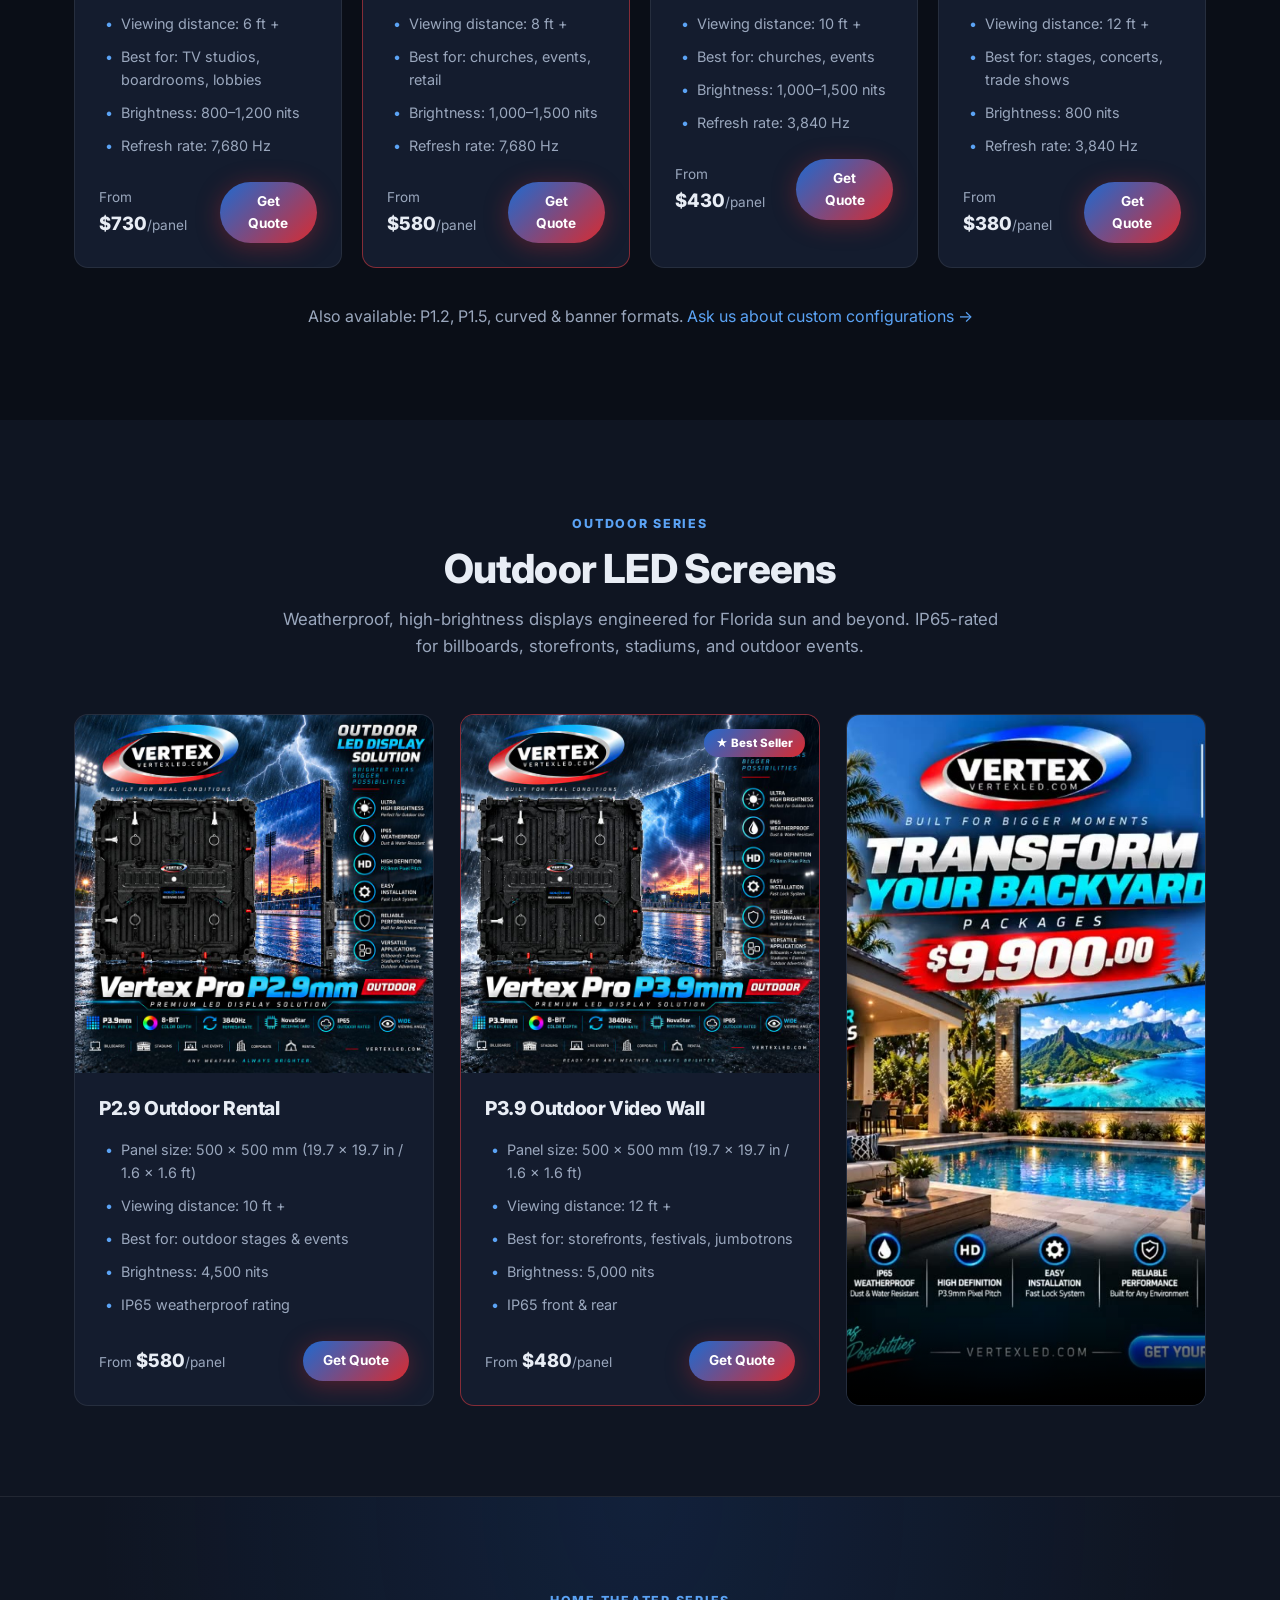
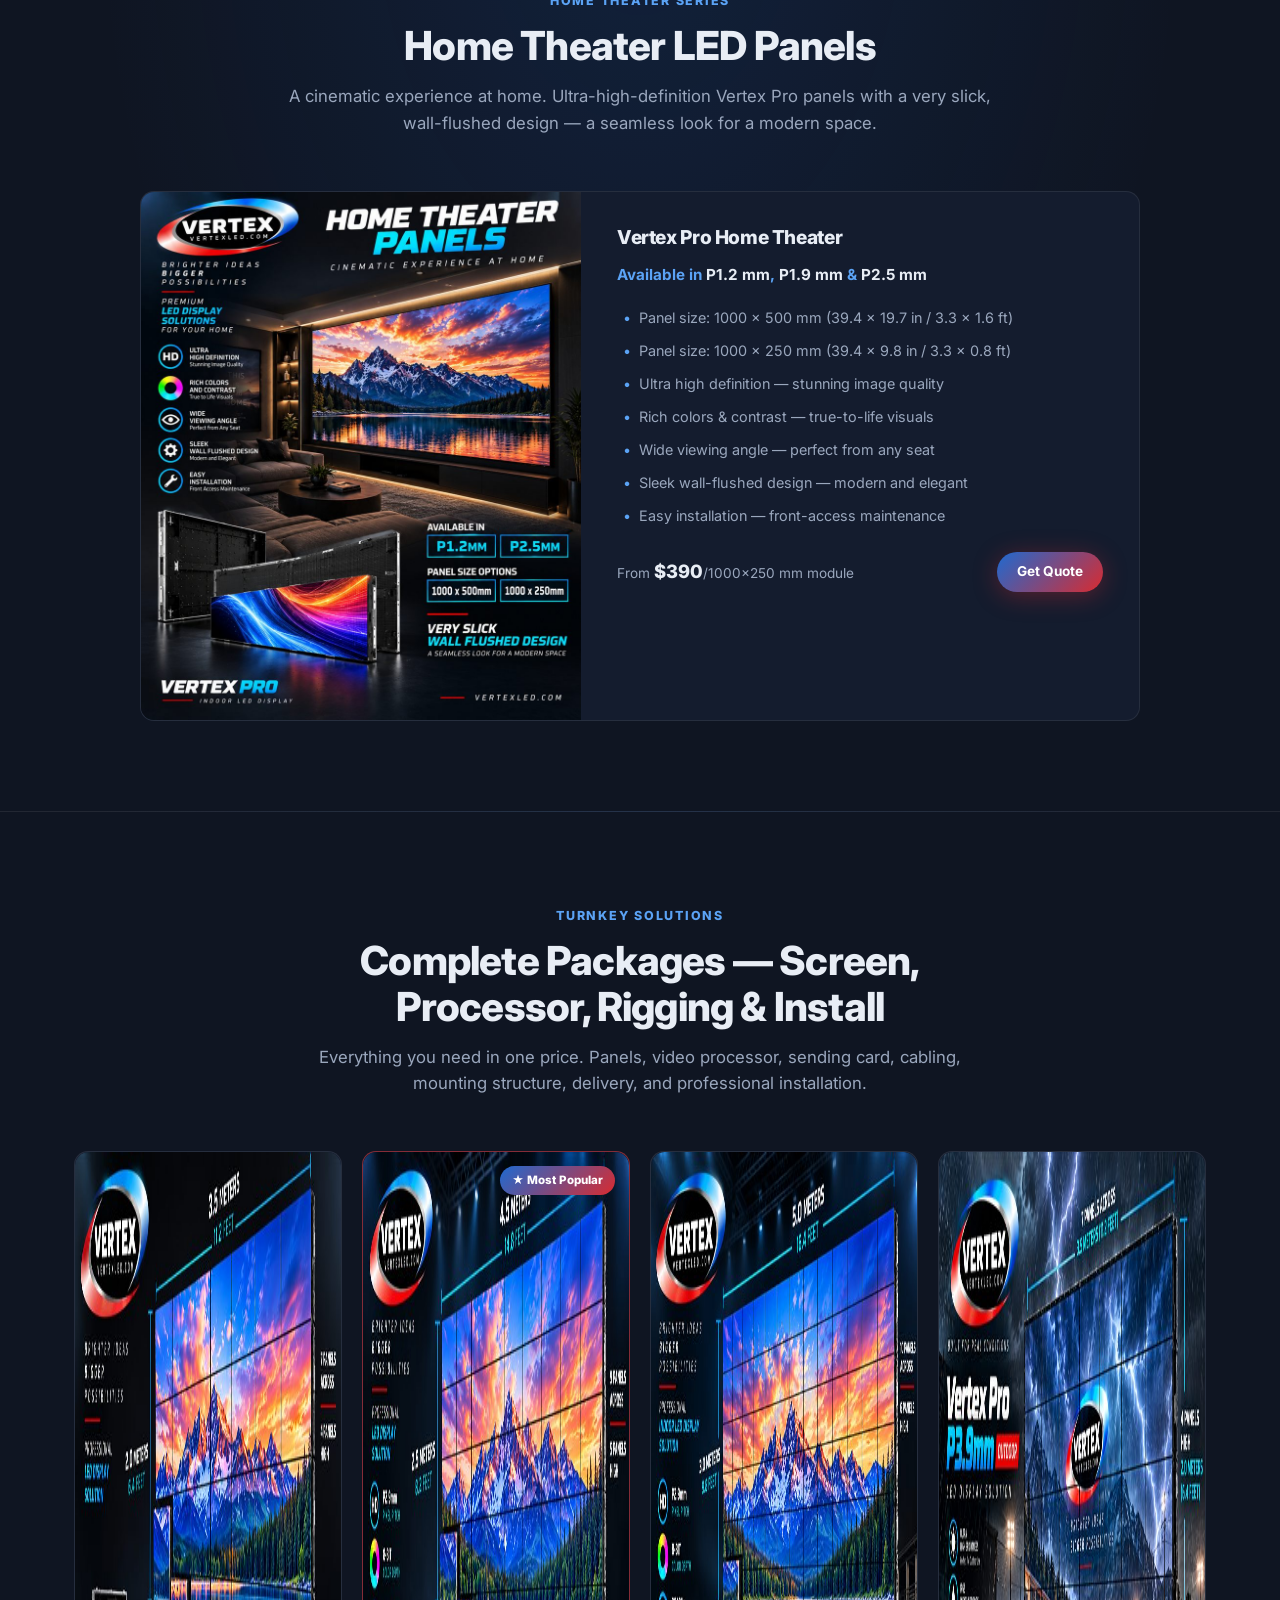
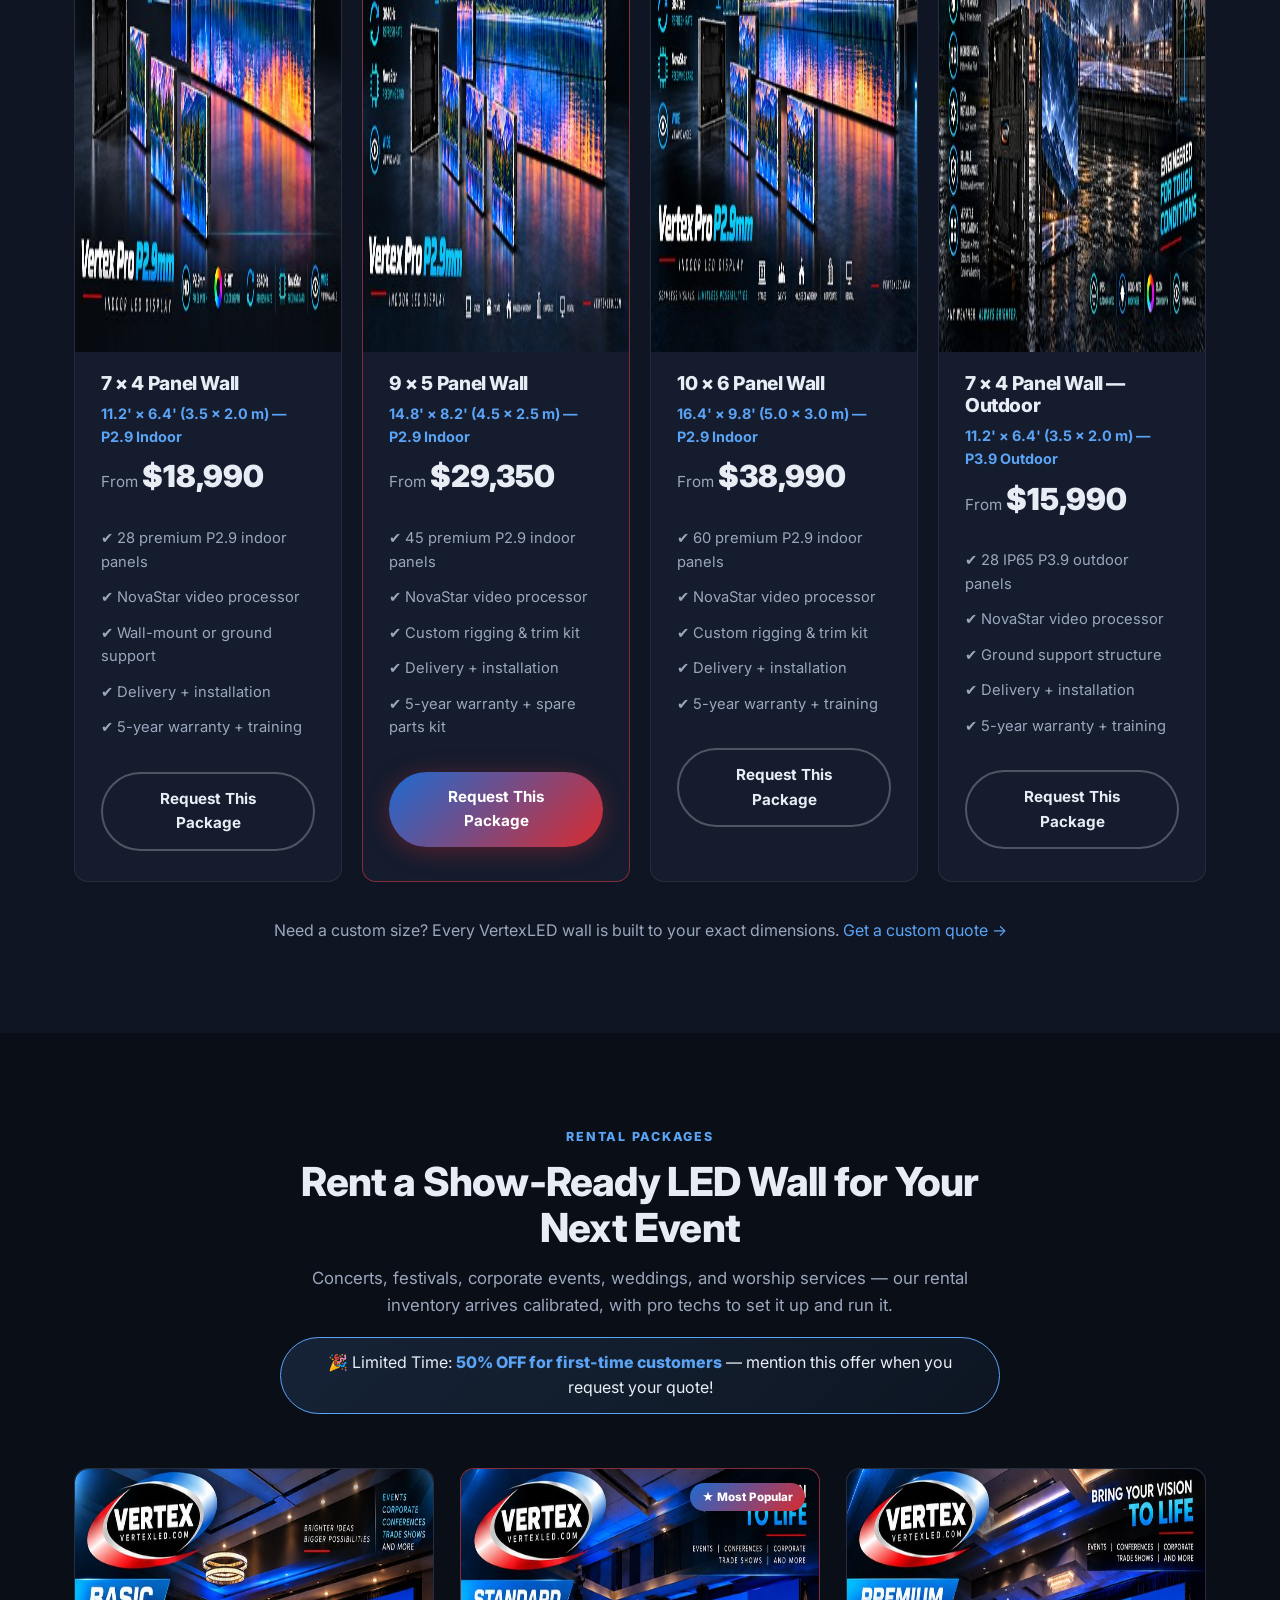
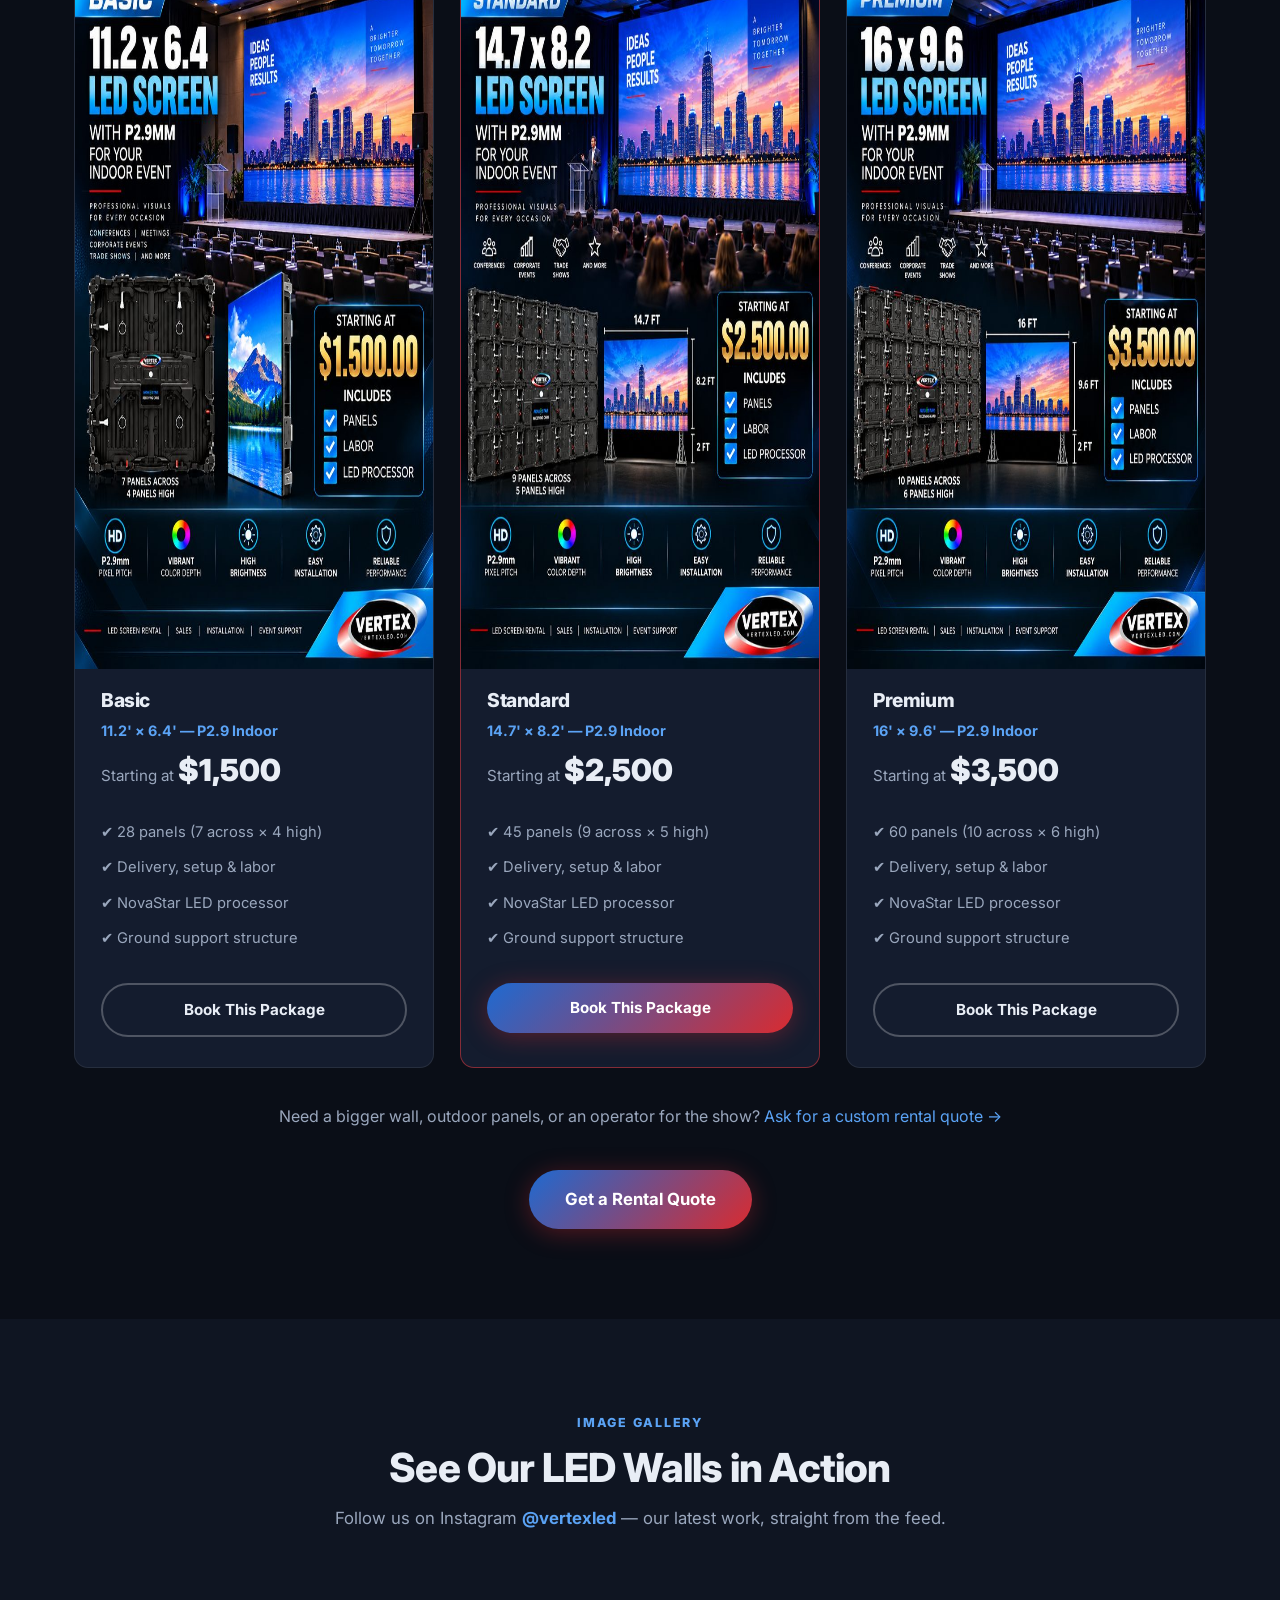
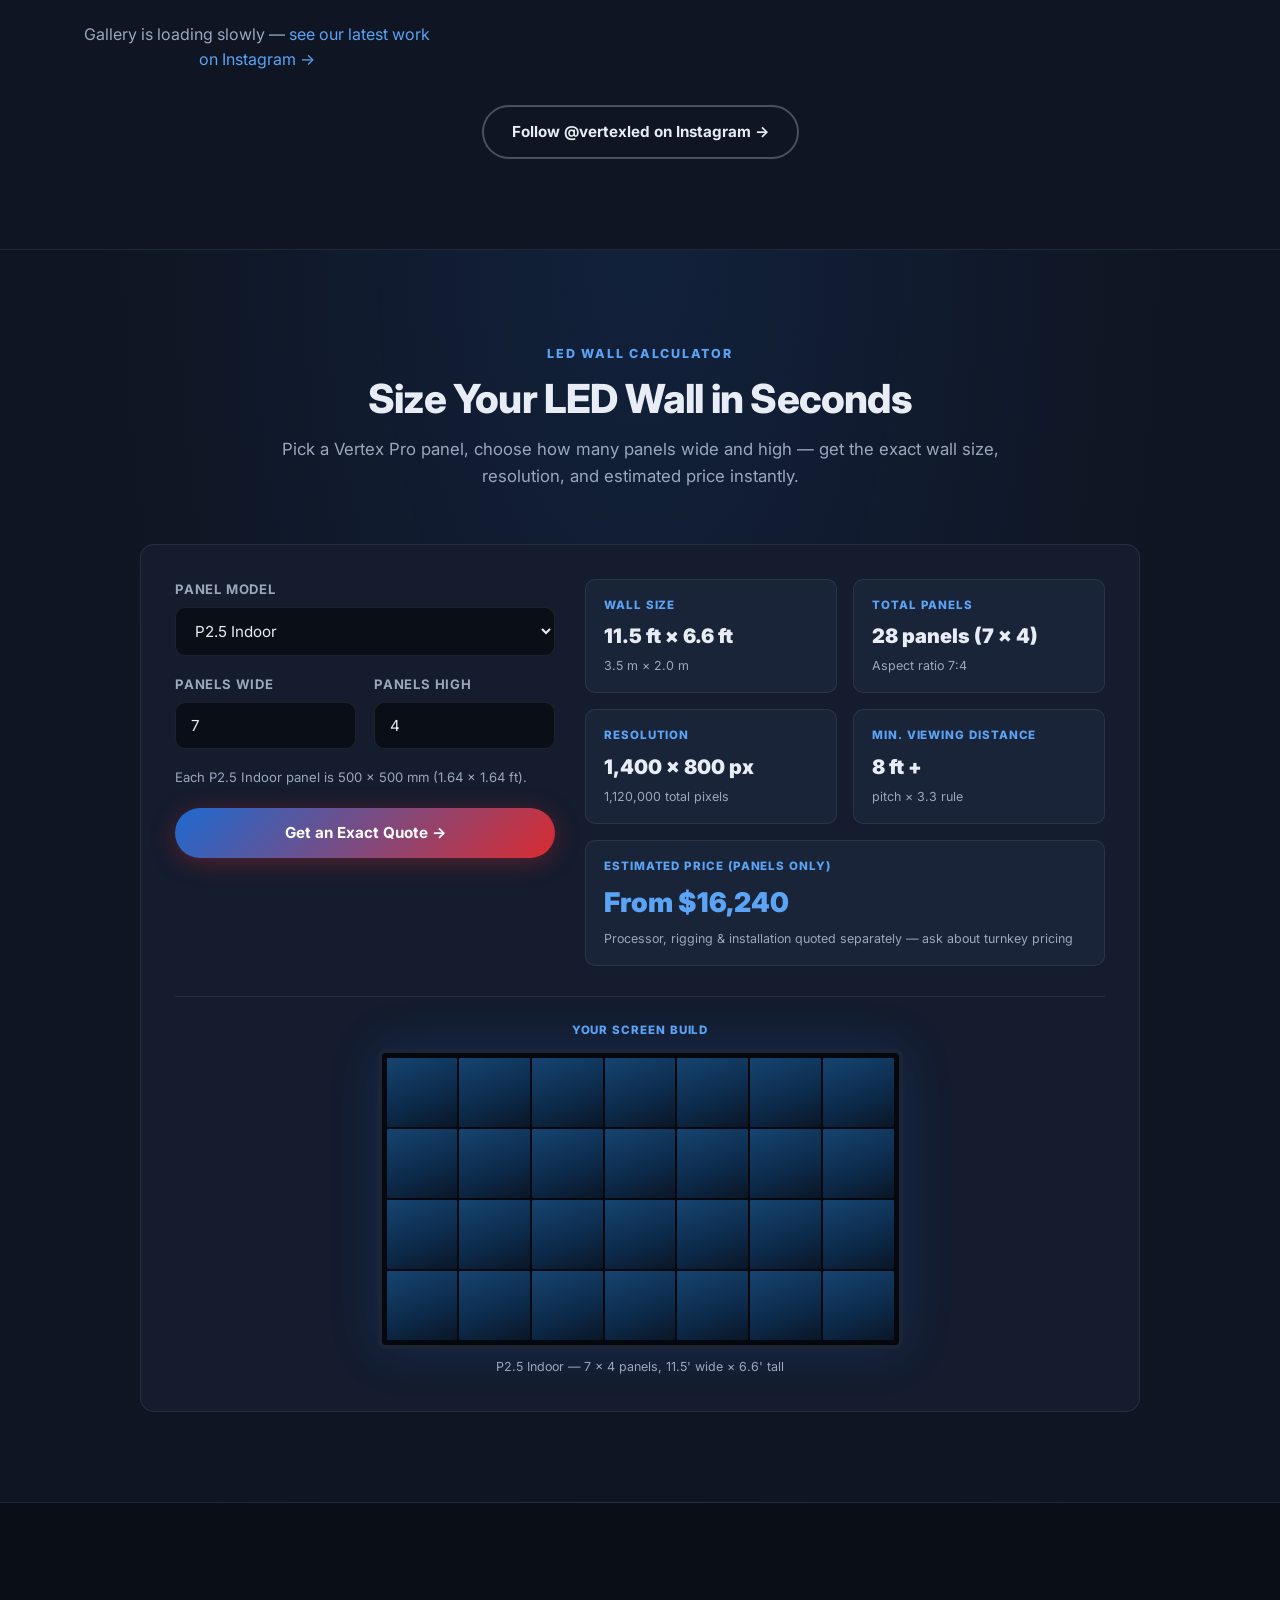
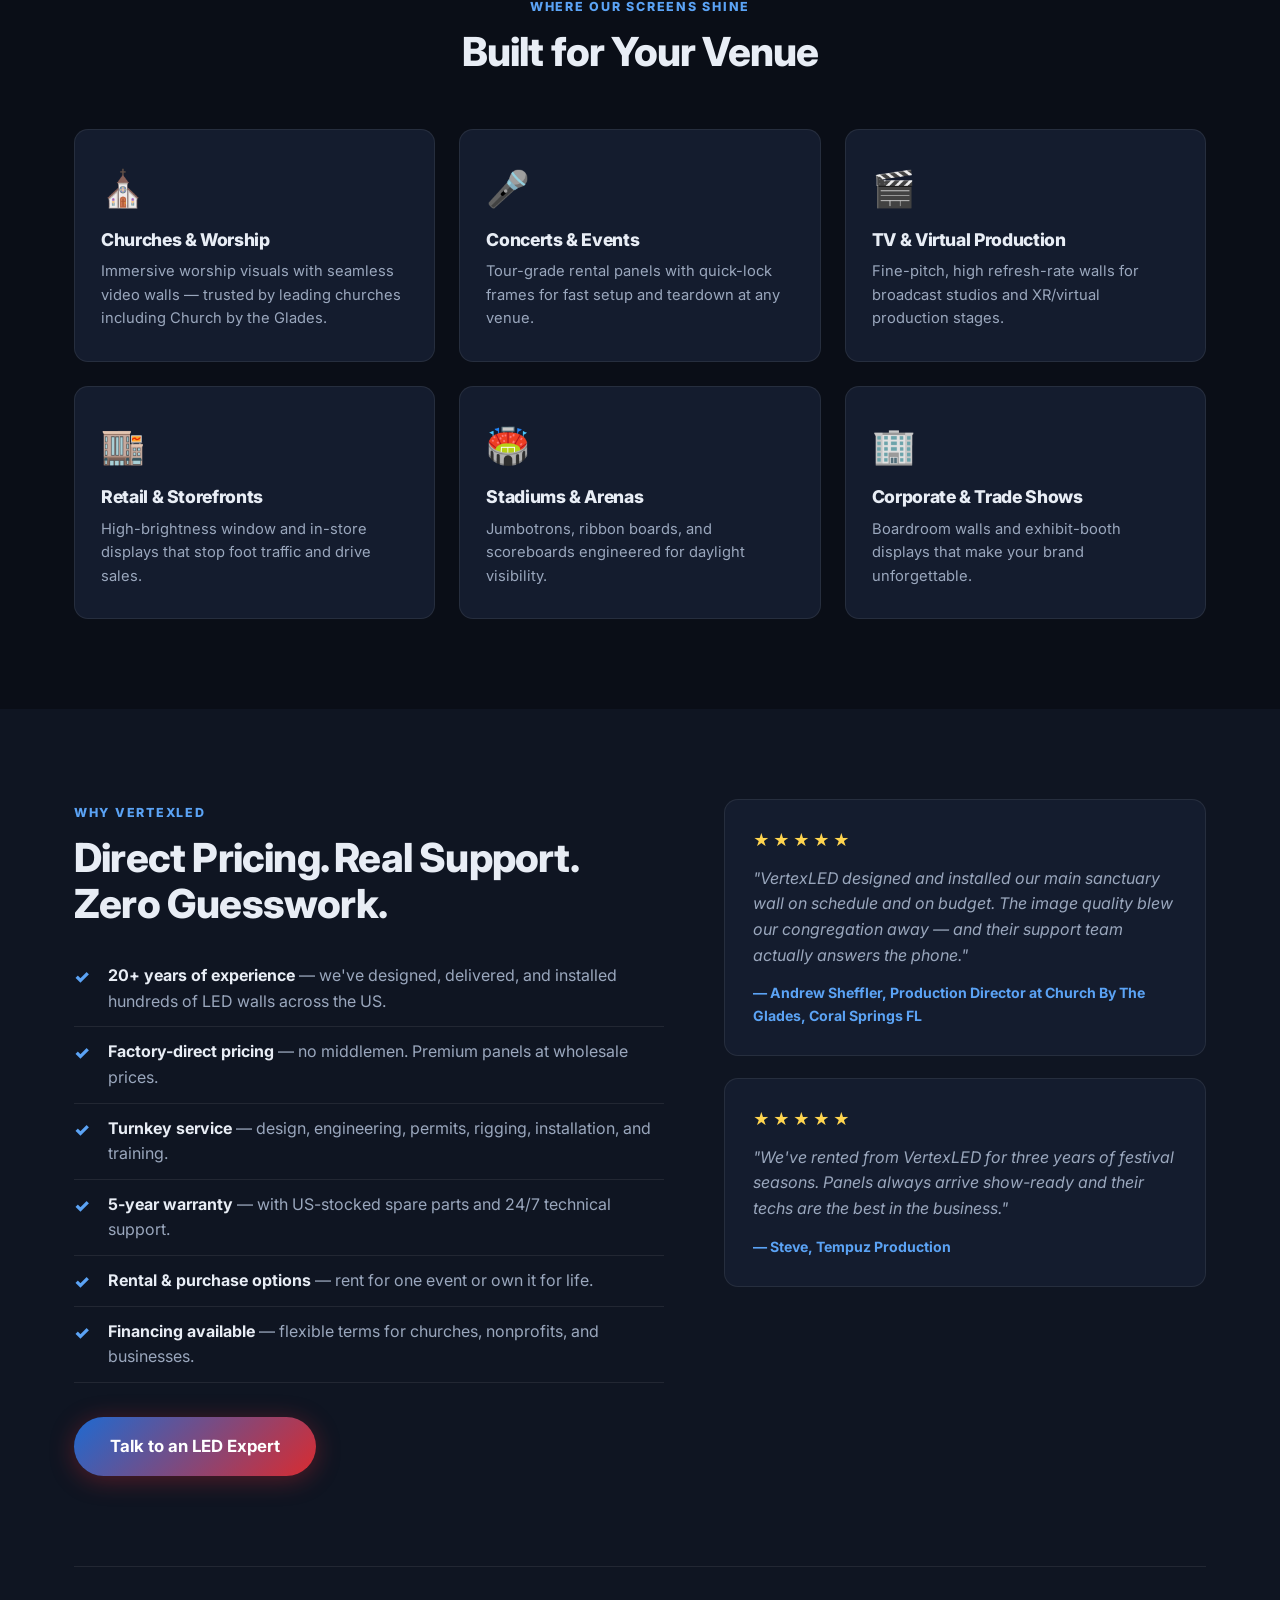
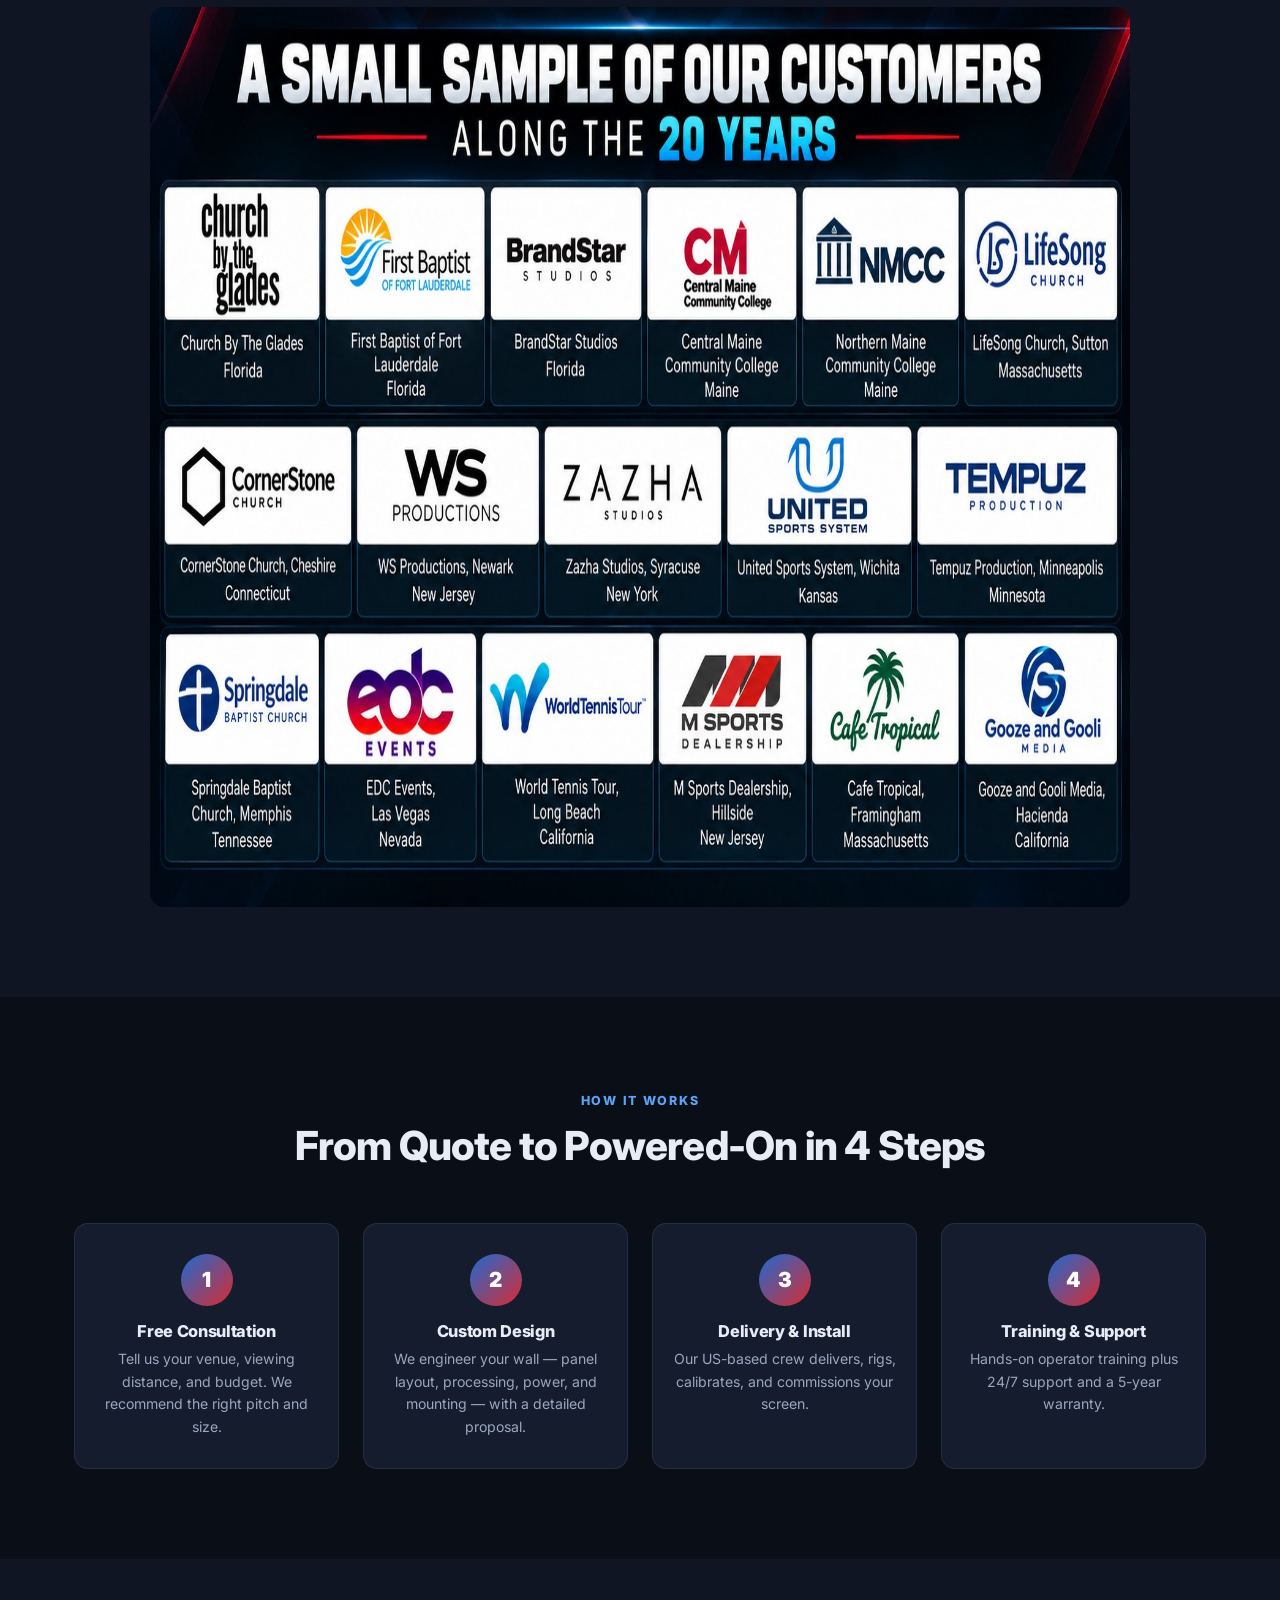
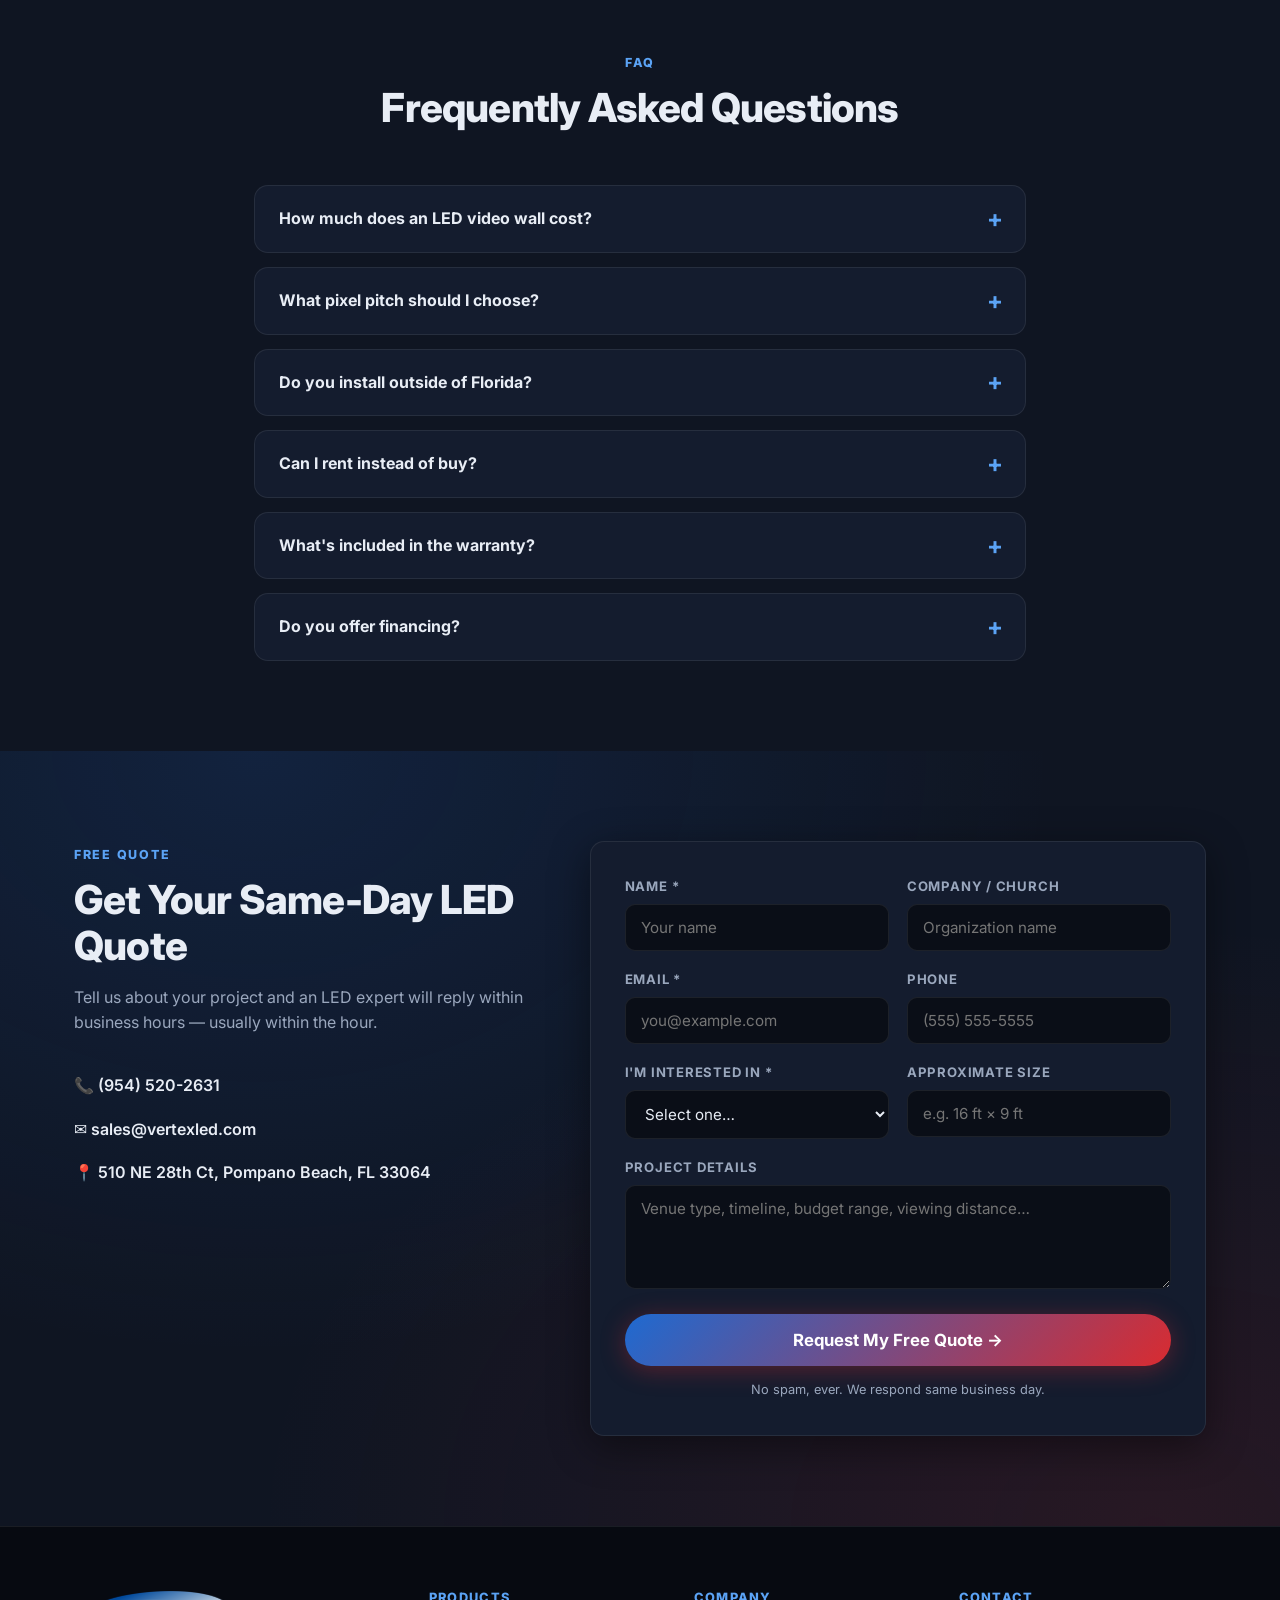
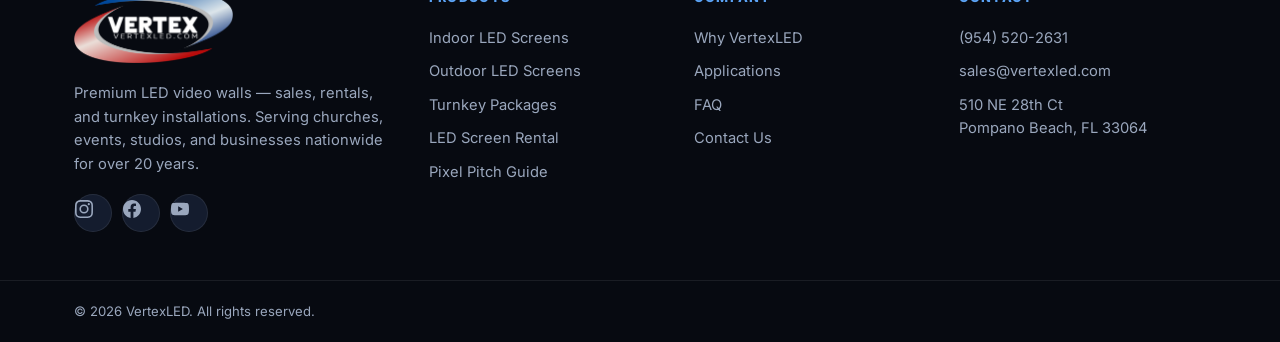
==== commit 39abc19e: "SEO + performance: Xtras page (calculator, news, FAQ), hero LCP/CLS fixes, lighter mobile gallery Co" ====
--- a/index.html
+++ b/index.html
@@ -4,7 +4,7 @@
   <meta charset="UTF-8">
   <meta name="viewport" content="width=device-width, initial-scale=1.0">
   <!-- Google tag (gtag.js) -->
-  <script async src="https://www.googletagmanager.com/gtag/js?id=G-X610D3XMPV"></script>
+  <script async src="https://www.googletagmanager.com/gtag/js?id=G-X610D3XMPV" fetchpriority="low"></script>
   <script>
     window.dataLayer = window.dataLayer || [];
     function gtag(){dataLayer.push(arguments);}
@@ -50,6 +50,8 @@
   <link rel="icon" type="image/png" href="images/favicon.png">
   <link rel="preconnect" href="https://fonts.googleapis.com">
   <link rel="preconnect" href="https://fonts.gstatic.com" crossorigin>
+  <link rel="preload" as="image" href="images/backyard-pool-poster.jpg">
+  <link rel="preload" as="image" href="images/p3.9-outdoor-display.jpg">
   <link href="https://fonts.googleapis.com/css2?family=Inter:wght@400;500;600;700;800;900&display=swap" rel="stylesheet">
   <link rel="stylesheet" href="css/styles.css?v=7">
 
@@ -157,8 +159,8 @@
         <a href="#packages">Turnkey Packages</a>
         <a href="#rental">Rental Packages</a>
         <a href="#gallery">Image Gallery</a>
-        <a href="#calculator">Screen Calculator</a>
         <a href="#why-us">Why Vertex LED</a>
+        <a href="xtras.html">Xtras</a>
         <a href="#quote" class="btn btn-primary btn-sm">Get a Free Quote</a>
       </nav>
       <button class="nav-toggle" id="navToggle" aria-label="Toggle navigation">
@@ -189,12 +191,12 @@
       </div>
       <div class="hero-visual">
         <div class="led-screen-mock">
-          <video autoplay muted loop playsinline preload="metadata">
+          <video autoplay muted loop playsinline preload="none" poster="images/backyard-pool-poster.jpg">
             <source src="videos/hero.mp4" type="video/mp4">
           </video>
           <div class="led-screen-caption">VertexLED — LED video walls in action</div>
         </div>
-        <img src="images/p3.9-outdoor-display.jpg" alt="P3.9mm Outdoor LED display — 7 × 4 panel video wall" class="hero-banner" loading="lazy">
+        <img src="images/p3.9-outdoor-display.jpg" alt="P3.9mm Outdoor LED display — 7 × 4 panel video wall" class="hero-banner" loading="eager" fetchpriority="high">
       </div>
     </div>
   </section>
@@ -220,7 +222,7 @@
       </div>
       <div class="product-grid product-grid-4">
         <article class="product-card">
-          <div class="product-visual product-photo"><img src="images/p1.9-indoor.jpg" alt="Vertex Pro P1.9mm indoor LED panel" loading="lazy"></div>
+          <div class="product-visual product-photo"><img src="images/p1.9-indoor.jpg" alt="Vertex Pro P1.9mm indoor LED panel" width="1200" height="800" loading="lazy"></div>
           <div class="product-body">
             <h3>P1.9 Ultra-Fine Indoor</h3>
             <ul>
@@ -238,7 +240,7 @@
         </article>
         <article class="product-card featured">
           <div class="best-seller">★ Best Seller</div>
-          <div class="product-visual product-photo"><img src="images/p2.5-indoor.jpg" alt="Vertex Pro P2.5mm indoor LED panel" loading="lazy"></div>
+          <div class="product-visual product-photo"><img src="images/p2.5-indoor.jpg" alt="Vertex Pro P2.5mm indoor LED panel" width="1200" height="800" loading="lazy"></div>
           <div class="product-body">
             <h3>P2.5 Indoor Video Wall</h3>
             <ul>
@@ -255,7 +257,7 @@
           </div>
         </article>
         <article class="product-card">
-          <div class="product-visual product-photo"><img src="images/p2.9-indoor.jpg" alt="Vertex Pro P2.9mm indoor LED panel" loading="lazy"></div>
+          <div class="product-visual product-photo"><img src="images/p2.9-indoor.jpg" alt="Vertex Pro P2.9mm indoor LED panel" width="1200" height="800" loading="lazy"></div>
           <div class="product-body">
             <h3>P2.9 Indoor Video Wall</h3>
             <ul>
@@ -272,7 +274,7 @@
           </div>
         </article>
         <article class="product-card">
-          <div class="product-visual product-photo"><img src="images/p3.9-indoor.jpg" alt="Vertex Pro P3.9mm indoor LED panel" loading="lazy"></div>
+          <div class="product-visual product-photo"><img src="images/p3.9-indoor.jpg" alt="Vertex Pro P3.9mm indoor LED panel" width="1200" height="800" loading="lazy"></div>
           <div class="product-body">
             <h3>P3.9 Indoor</h3>
             <ul>
@@ -303,7 +305,7 @@
       </div>
       <div class="product-grid outdoor-grid">
         <article class="product-card">
-          <div class="product-visual product-photo"><img src="images/p2.9-outdoor.jpg" alt="Vertex Pro P2.9mm outdoor LED panel" loading="lazy"></div>
+          <div class="product-visual product-photo"><img src="images/p2.9-outdoor.jpg" alt="Vertex Pro P2.9mm outdoor LED panel" width="1200" height="800" loading="lazy"></div>
           <div class="product-body">
             <h3>P2.9 Outdoor Rental</h3>
             <ul>
@@ -321,7 +323,7 @@
         </article>
         <article class="product-card featured">
           <div class="best-seller">★ Best Seller</div>
-          <div class="product-visual product-photo"><img src="images/p3.9-outdoor.jpg" alt="Vertex Pro P3.9mm outdoor LED panel" loading="lazy"></div>
+          <div class="product-visual product-photo"><img src="images/p3.9-outdoor.jpg" alt="Vertex Pro P3.9mm outdoor LED panel" width="1200" height="800" loading="lazy"></div>
           <div class="product-body">
             <h3>P3.9 Outdoor Video Wall</h3>
             <ul>
@@ -339,7 +341,7 @@
         </article>
         <div class="video-card">
           <video controls autoplay muted loop playsinline preload="metadata" poster="images/backyard-pool-poster.jpg" aria-label="Vertex outdoor LED video wall — backyard pool showcase">
-            <source src="videos/backyard-pool.mp4" type="video/mp4">
+            <source src="videos/backyard-pool.mp4?v=2" type="video/mp4">
           </video>
         </div>
       </div>
@@ -377,30 +379,6 @@
     </div>
   </section>
 
-  <!-- ============ PIXEL PITCH GUIDE ============ -->
-  <section class="section" id="pitch-guide">
-    <div class="container">
-      <div class="section-head">
-        <span class="section-tag">Buyer's Guide</span>
-        <h2>Which Pixel Pitch Do You Need?</h2>
-        <p>Rule of thumb: minimum viewing distance (in feet) ≈ pixel pitch (in mm) × 3.3</p>
-      </div>
-      <div class="table-wrap">
-        <table class="pitch-table">
-          <thead>
-            <tr><th>Pixel Pitch</th><th>Min. Viewing Distance</th><th>Indoor</th><th>Outdoor</th><th>Typical Use</th></tr>
-          </thead>
-          <tbody>
-            <tr><td>P1.2 – P1.9</td><td>4–6 ft</td><td>✔</td><td>—</td><td>Studios, boardrooms, high-end retail</td></tr>
-            <tr><td>P2.5</td><td>8 ft</td><td>✔</td><td>—</td><td>Churches, auditoriums, lobbies</td></tr>
-            <tr><td>P2.9 – P3.9</td><td>10–13 ft</td><td>✔</td><td>✔</td><td>Stages, concerts, trade shows</td></tr>
-            <tr><td>P4.8 – P5</td><td>16 ft +</td><td>✔</td><td>✔</td><td>Billboards, jumbotrons, signage</td></tr>
-          </tbody>
-        </table>
-      </div>
-    </div>
-  </section>
-
   <!-- ============ TURNKEY PACKAGES ============ -->
   <section class="section section-alt" id="packages">
     <div class="container">
@@ -411,7 +389,7 @@
       </div>
       <div class="package-grid product-grid-4">
         <article class="package-card">
-          <img src="images/package-7x4.jpg" alt="P2.9mm indoor LED wall package — 7 panels across, 4 panels high" class="package-img" loading="lazy">
+          <img src="images/package-7x4.jpg" alt="P2.9mm indoor LED wall package — 7 panels across, 4 panels high" class="package-img" width="1200" height="800" loading="lazy">
           <h3>7 × 4 Panel Wall</h3>
           <div class="package-size">11.2' × 6.4' (3.5 × 2.0 m) — P2.9 Indoor</div>
           <div class="package-price">From <strong>$18,990</strong></div>
@@ -426,7 +404,7 @@
         </article>
         <article class="package-card featured">
           <div class="best-seller">★ Most Popular</div>
-          <img src="images/package-9x5.jpg" alt="P2.9mm indoor LED wall package — 9 panels across, 5 panels high" class="package-img" loading="lazy">
+          <img src="images/package-9x5.jpg" alt="P2.9mm indoor LED wall package — 9 panels across, 5 panels high" class="package-img" width="1200" height="800" loading="lazy">
           <h3>9 × 5 Panel Wall</h3>
           <div class="package-size">14.8' × 8.2' (4.5 × 2.5 m) — P2.9 Indoor</div>
           <div class="package-price">From <strong>$29,350</strong></div>
@@ -440,7 +418,7 @@
           <a href="#quote" class="btn btn-primary btn-block" data-product="P2.9 Indoor 9x5 Package">Request This Package</a>
         </article>
         <article class="package-card">
-          <img src="images/package-10x6.jpg" alt="P2.9mm indoor LED wall package — 10 panels across, 6 panels high" class="package-img" loading="lazy">
+          <img src="images/package-10x6.jpg" alt="P2.9mm indoor LED wall package — 10 panels across, 6 panels high" class="package-img" width="1200" height="800" loading="lazy">
           <h3>10 × 6 Panel Wall</h3>
           <div class="package-size">16.4' × 9.8' (5.0 × 3.0 m) — P2.9 Indoor</div>
           <div class="package-price">From <strong>$38,990</strong></div>
@@ -454,7 +432,7 @@
           <a href="#quote" class="btn btn-outline btn-block" data-product="P2.9 Indoor 10x6 Package">Request This Package</a>
         </article>
         <article class="package-card">
-          <img src="images/package-7x4-outdoor.jpg" alt="P3.9mm outdoor LED wall package — 7 panels across, 4 panels high" class="package-img" loading="lazy">
+          <img src="images/package-7x4-outdoor.jpg" alt="P3.9mm outdoor LED wall package — 7 panels across, 4 panels high" class="package-img" width="1200" height="800" loading="lazy">
           <h3>7 × 4 Panel Wall — Outdoor</h3>
           <div class="package-size">11.2' × 6.4' (3.5 × 2.0 m) — P3.9 Outdoor</div>
           <div class="package-price">From <strong>$15,990</strong></div>
@@ -483,7 +461,7 @@
       </div>
       <div class="package-grid">
         <article class="package-card">
-          <img src="images/rental-basic.jpg" alt="Basic rental package — 11.2 × 6.4 ft P2.9mm indoor LED screen" class="package-img" loading="lazy">
+          <img src="images/rental-basic.jpg" alt="Basic rental package — 11.2 × 6.4 ft P2.9mm indoor LED screen" class="package-img" width="1200" height="800" loading="lazy">
           <h3>Basic</h3>
           <div class="package-size">11.2' × 6.4' — P2.9 Indoor</div>
           <div class="package-price">Starting at <strong>$1,500</strong></div>
@@ -497,7 +475,7 @@
         </article>
         <article class="package-card featured">
           <div class="best-seller">★ Most Popular</div>
-          <img src="images/rental-standard.jpg" alt="Standard rental package — 14.7 × 8.2 ft P2.9mm indoor LED screen" class="package-img" loading="lazy">
+          <img src="images/rental-standard.jpg" alt="Standard rental package — 14.7 × 8.2 ft P2.9mm indoor LED screen" class="package-img" width="1200" height="800" loading="lazy">
           <h3>Standard</h3>
           <div class="package-size">14.7' × 8.2' — P2.9 Indoor</div>
           <div class="package-price">Starting at <strong>$2,500</strong></div>
@@ -510,7 +488,7 @@
           <a href="#quote" class="btn btn-primary btn-block" data-product="Rental — Standard 14.7x8.2 LED Screen">Book This Package</a>
         </article>
         <article class="package-card">
-          <img src="images/rental-premium.jpg" alt="Premium rental package — 16 × 9.6 ft P2.9mm indoor LED screen" class="package-img" loading="lazy">
+          <img src="images/rental-premium.jpg" alt="Premium rental package — 16 × 9.6 ft P2.9mm indoor LED screen" class="package-img" width="1200" height="800" loading="lazy">
           <h3>Premium</h3>
           <div class="package-size">16' × 9.6' — P2.9 Indoor</div>
           <div class="package-price">Starting at <strong>$3,500</strong></div>
@@ -645,7 +623,7 @@
         </div>
       </div>
       <div class="customers">
-        <img src="images/customers.jpg?v=2" alt="A small sample of our customers along the 20 years — Church By The Glades, First Baptist of Fort Lauderdale, BrandStar Studios, Central Maine Community College, NMCC, LifeSong Church, CornerStone Church, WS Productions, Zazha Studios, United Sports System, Tempuz Production, Springdale Baptist Church, EDC Events, World Tennis Tour, M Sports Dealership, Cafe Tropical, Gooze and Gooli Media" class="customers-img" loading="lazy">
+        <img src="images/customers.jpg?v=2" alt="A small sample of our customers along the 20 years — Church By The Glades, First Baptist of Fort Lauderdale, BrandStar Studios, Central Maine Community College, NMCC, LifeSong Church, CornerStone Church, WS Productions, Zazha Studios, United Sports System, Tempuz Production, Springdale Baptist Church, EDC Events, World Tennis Tour, M Sports Dealership, Cafe Tropical, Gooze and Gooli Media" class="customers-img" width="1600" height="900" loading="lazy">
       </div>
     </div>
   </section>
--- a/css/styles.css
+++ b/css/styles.css
@@ -179,8 +179,14 @@
   border-radius: 10px;
   box-shadow: var(--shadow), 0 0 80px rgba(33, 104, 209, 0.18);
   overflow: hidden;
-}
-.led-screen-mock video { display: block; width: 100%; height: auto; }
+  aspect-ratio: 16 / 9;
+}
+.led-screen-mock video {
+  display: block;
+  width: 100%;
+  height: 100%;
+  object-fit: cover;
+}
 .led-screen-caption {
   text-align: center;
   font-size: 0.72rem;
@@ -193,7 +199,8 @@
 .hero-banner {
   display: block;
   width: 100%;
-  height: auto;
+  aspect-ratio: 1200 / 686;
+  object-fit: cover;
   margin-top: 18px;
   border-radius: var(--radius);
   border: 1px solid var(--border);
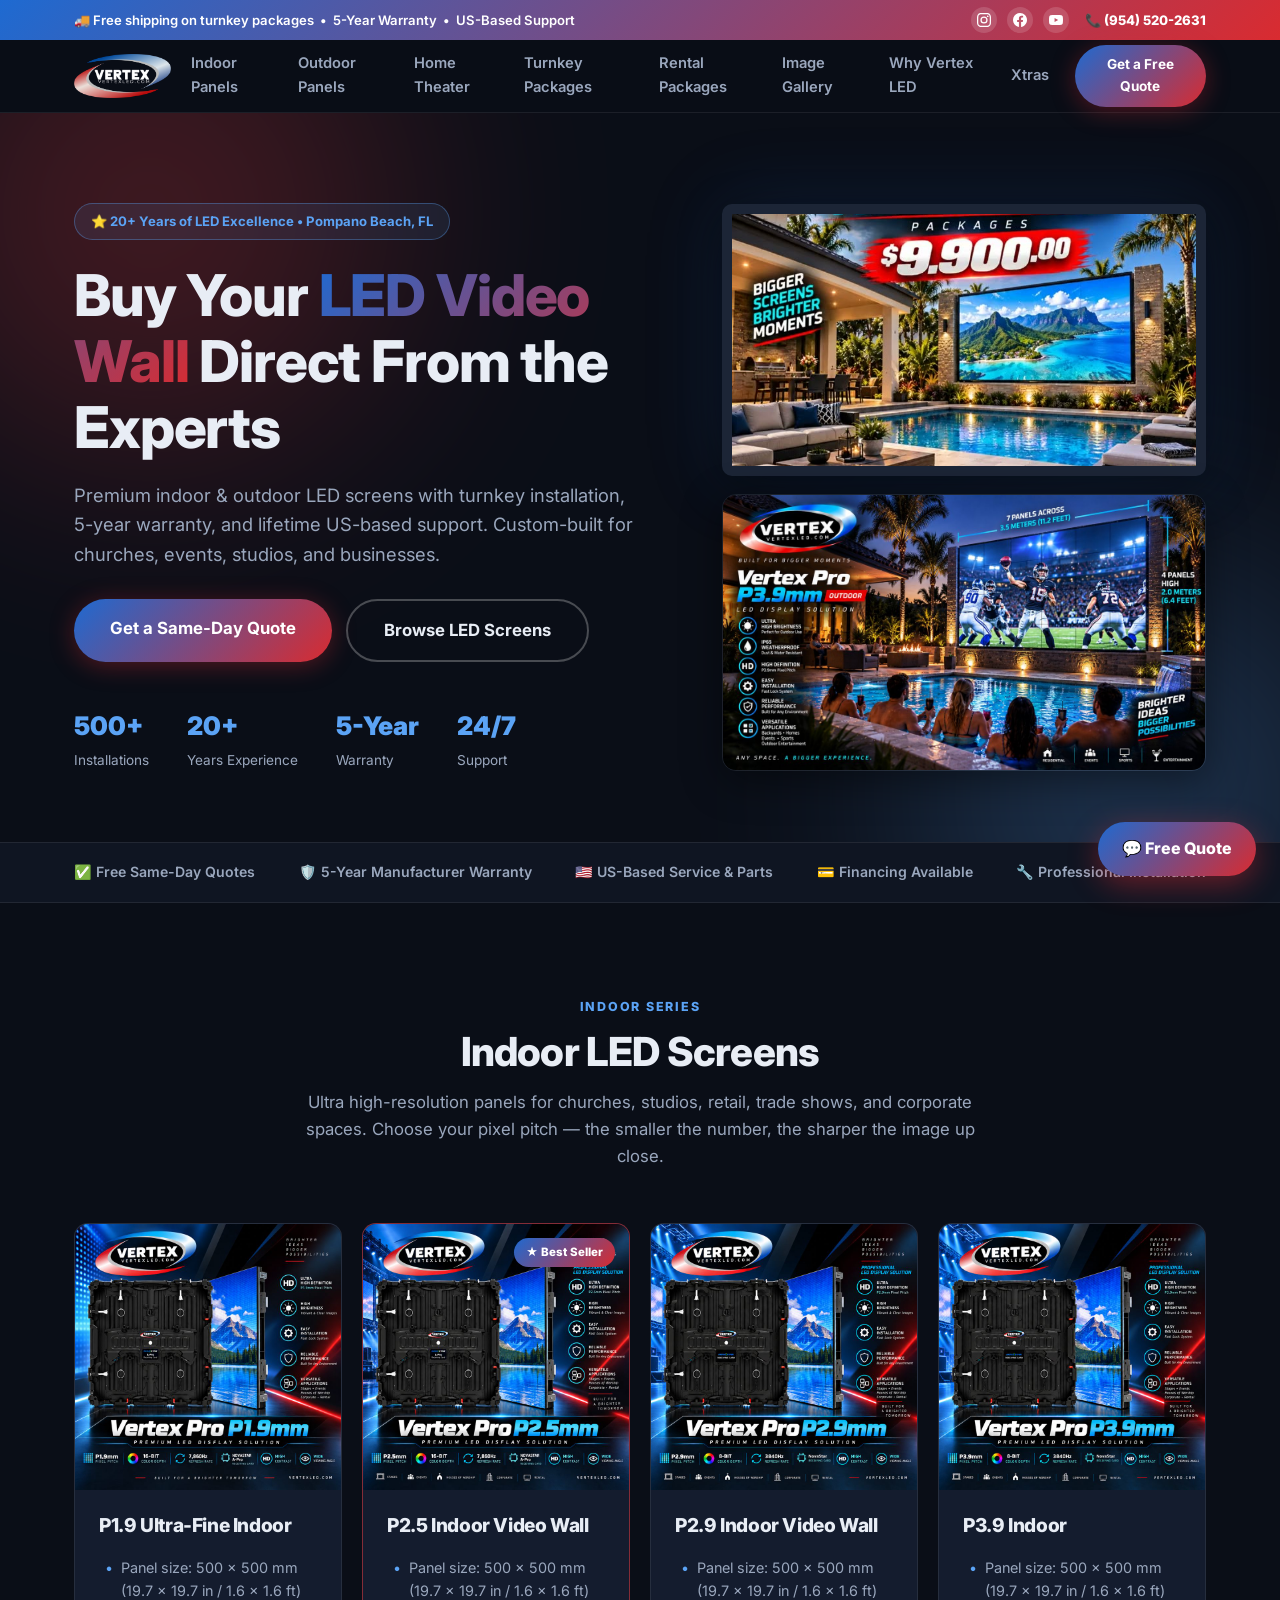
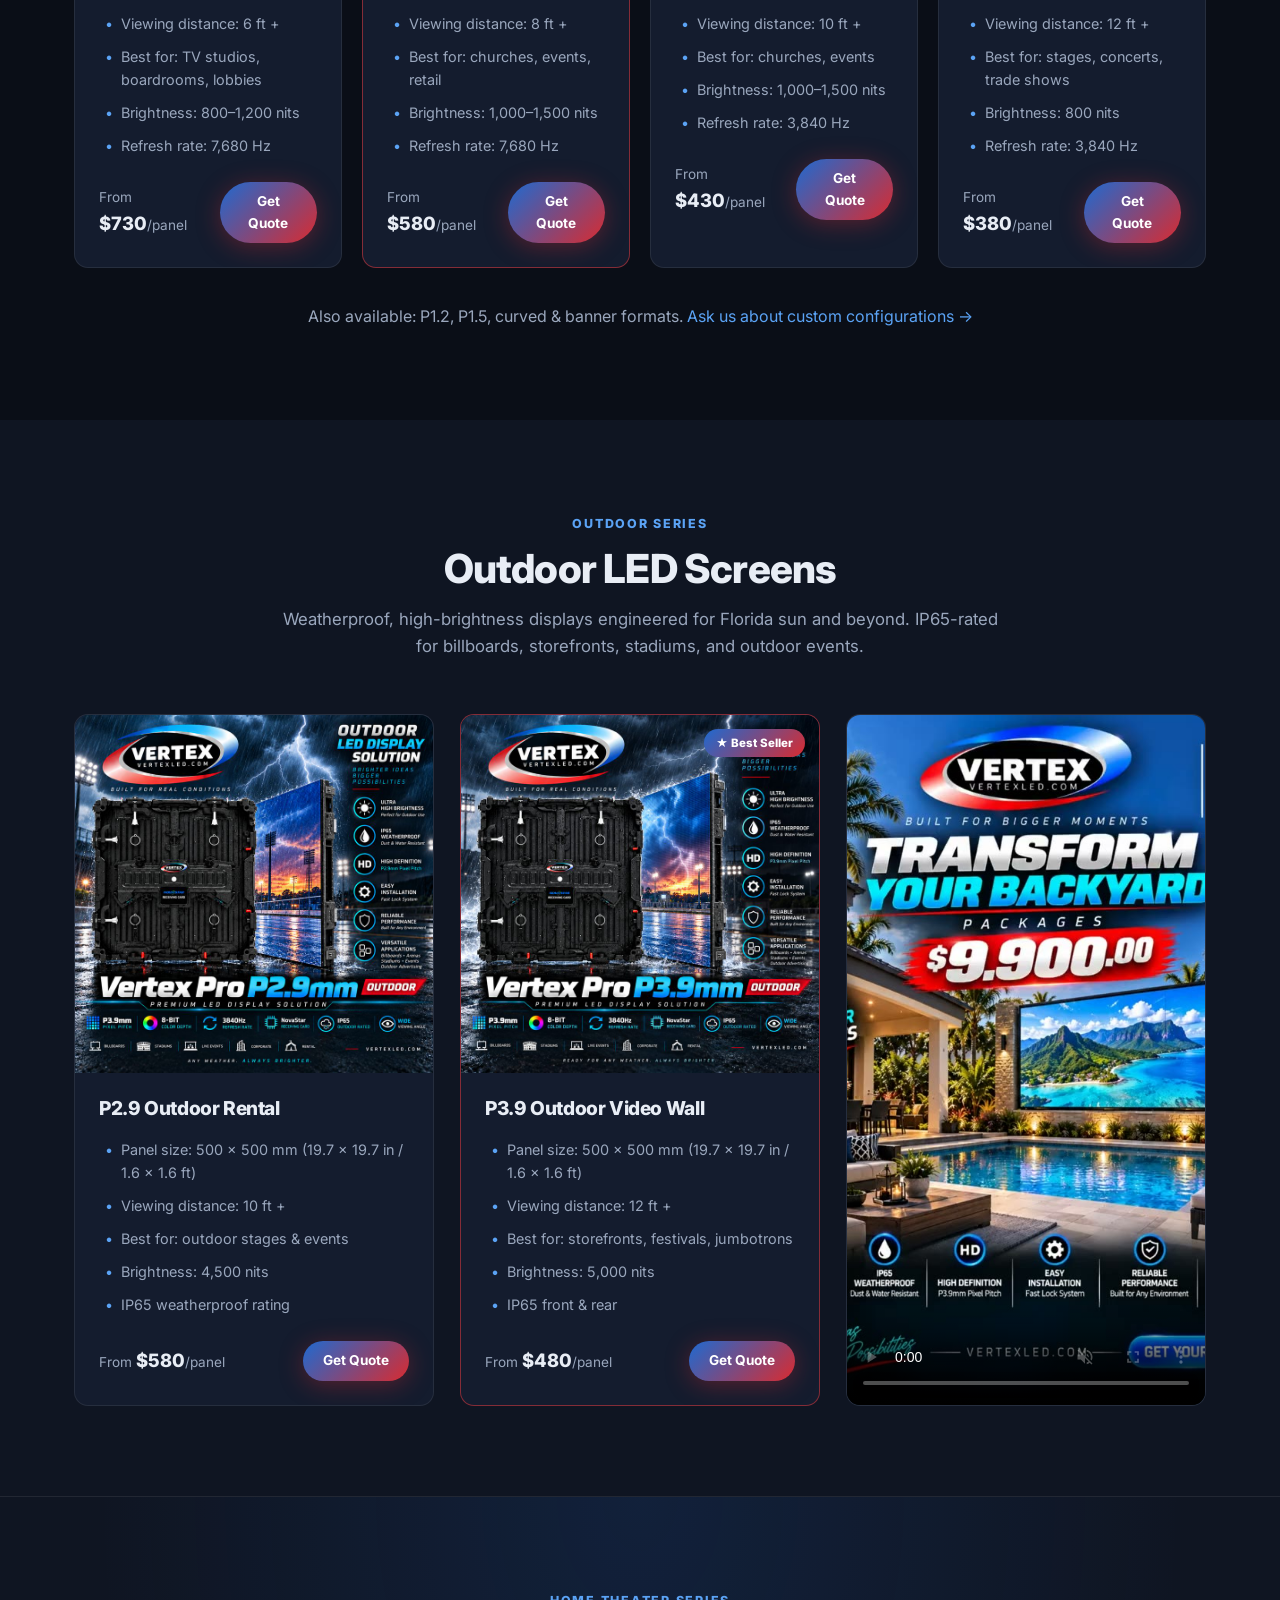
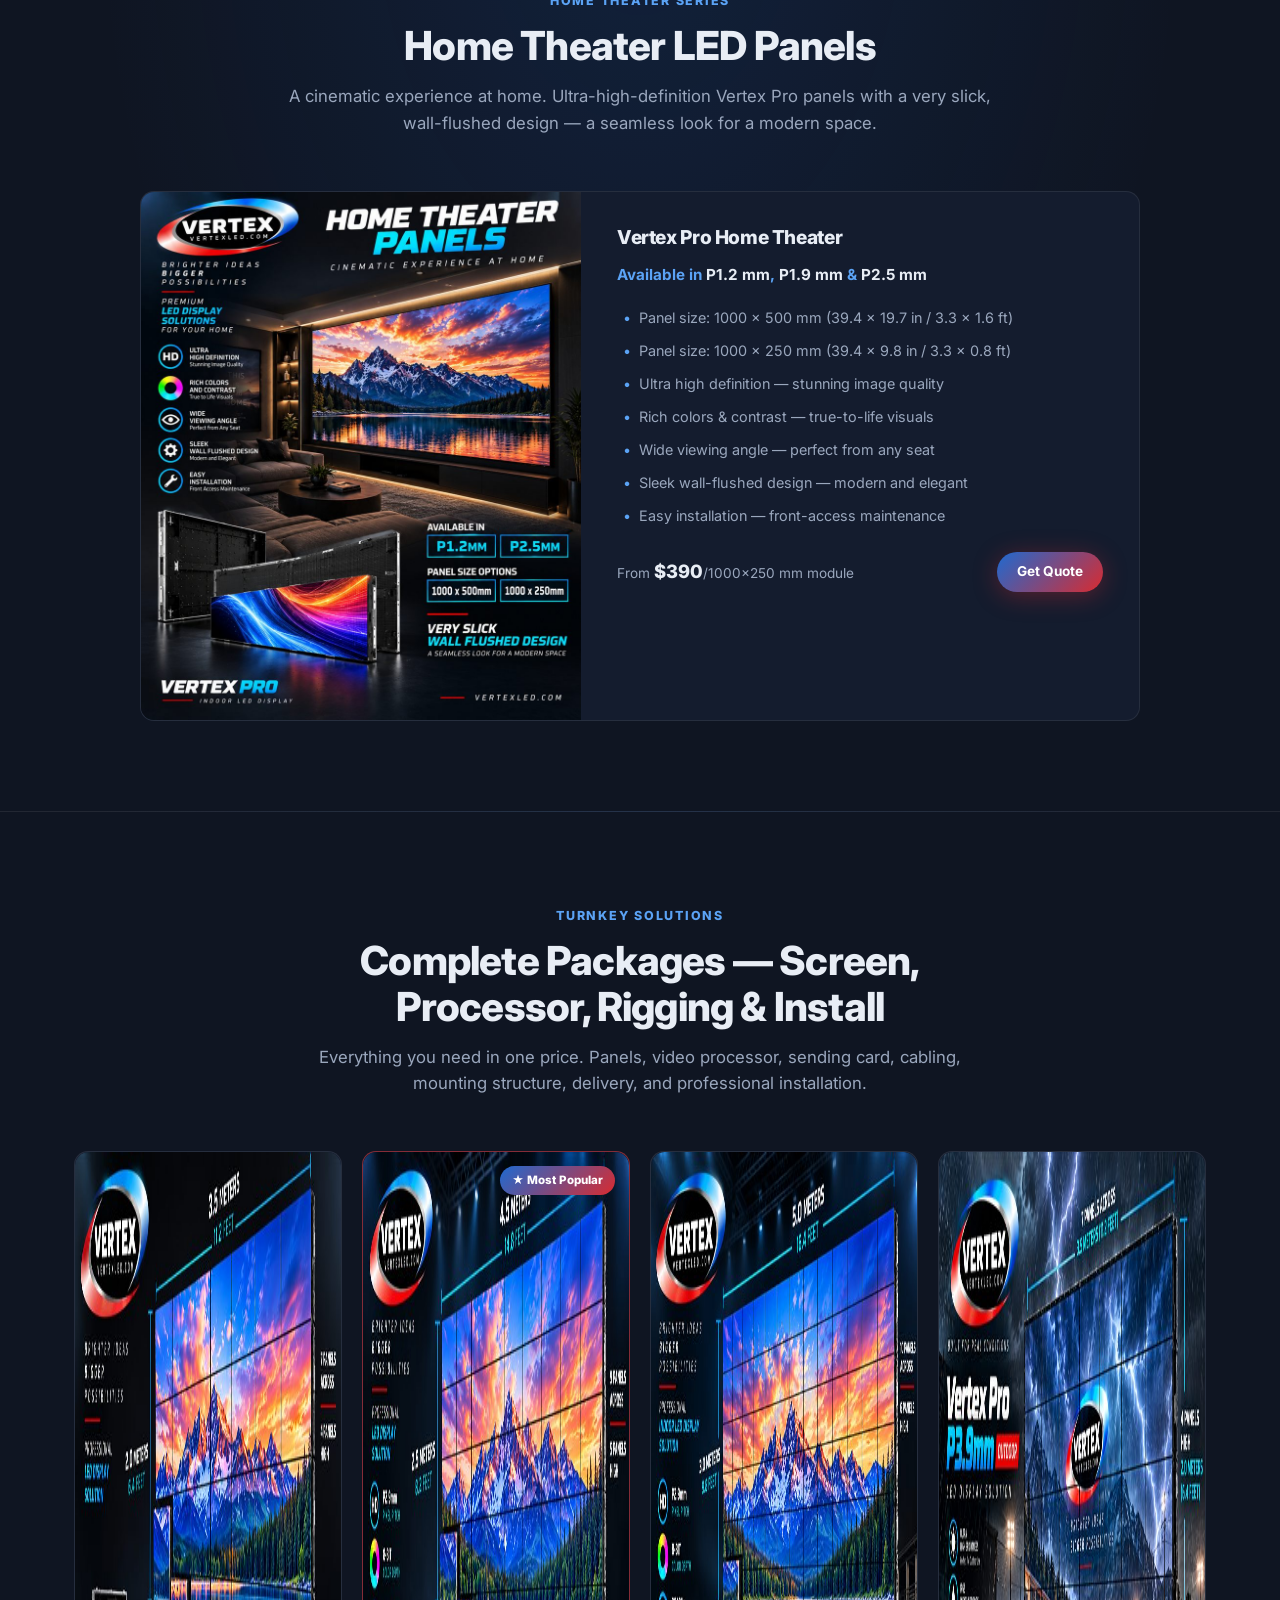
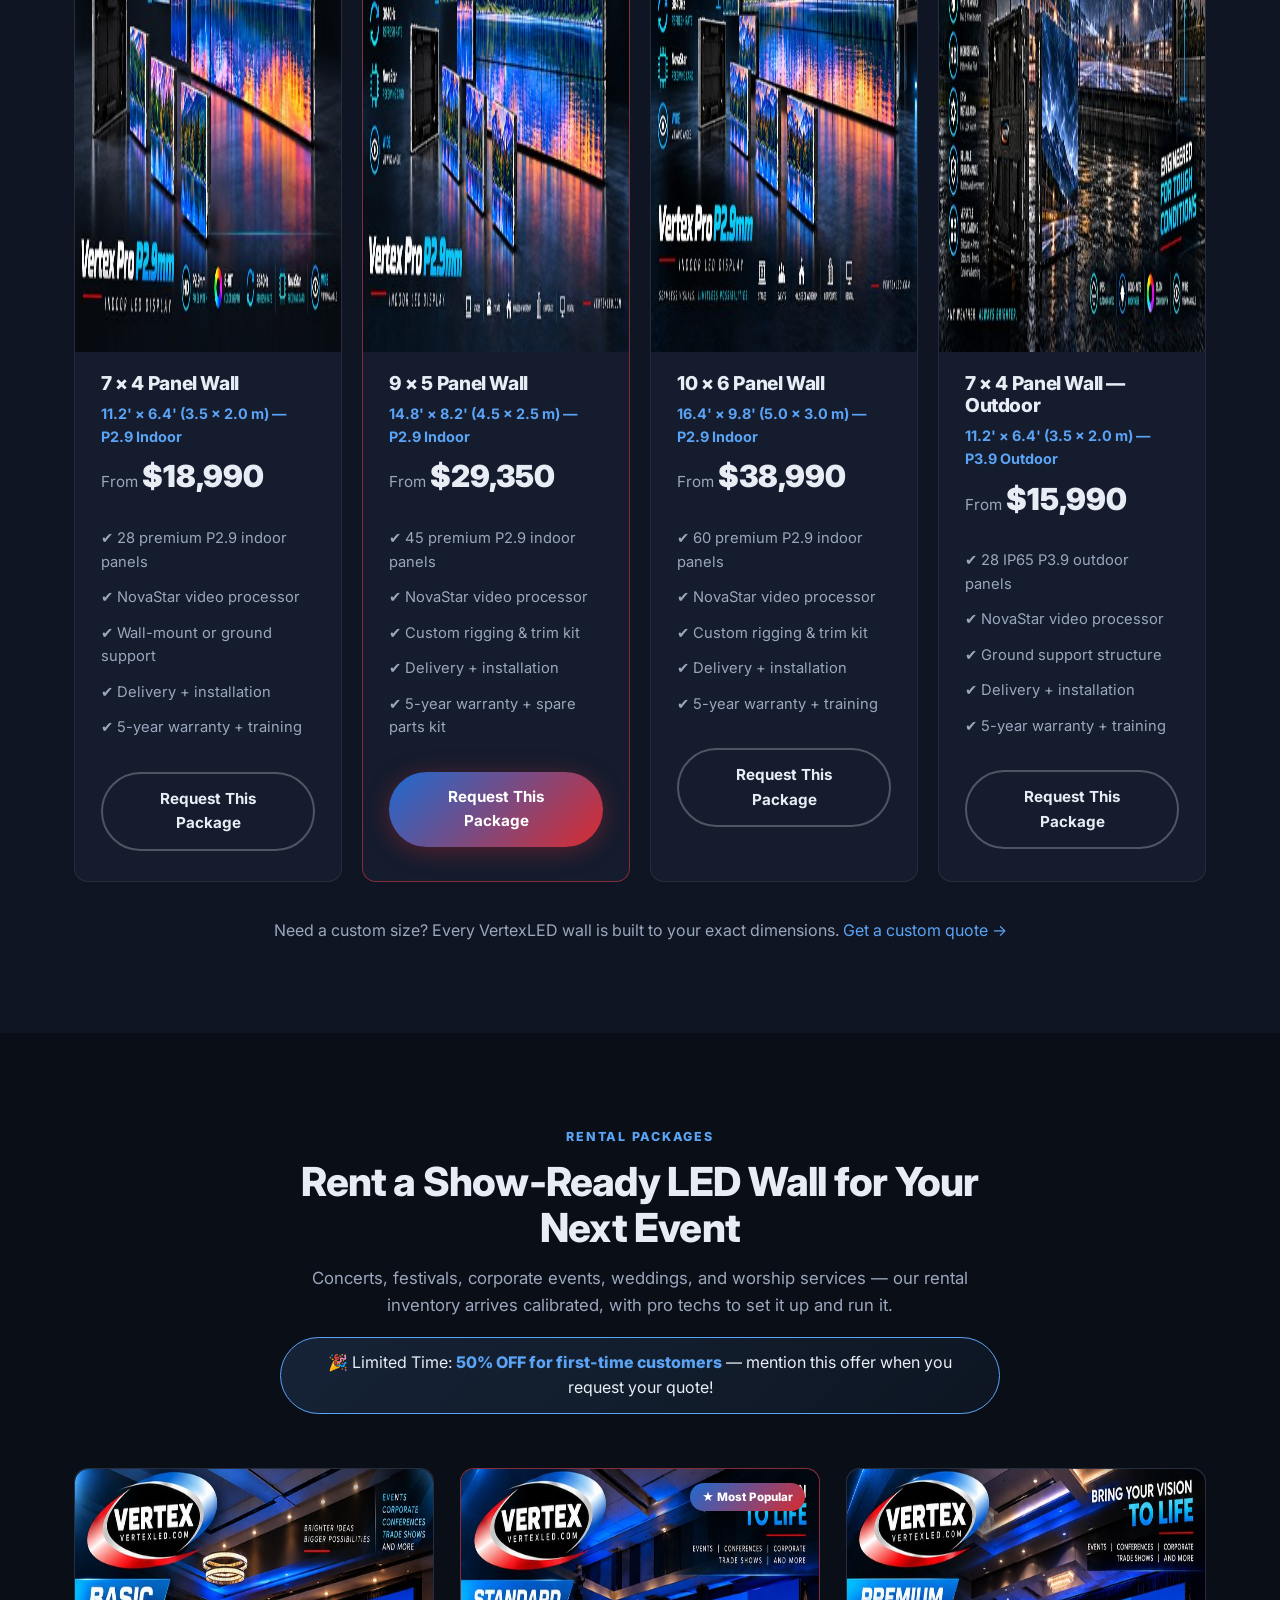
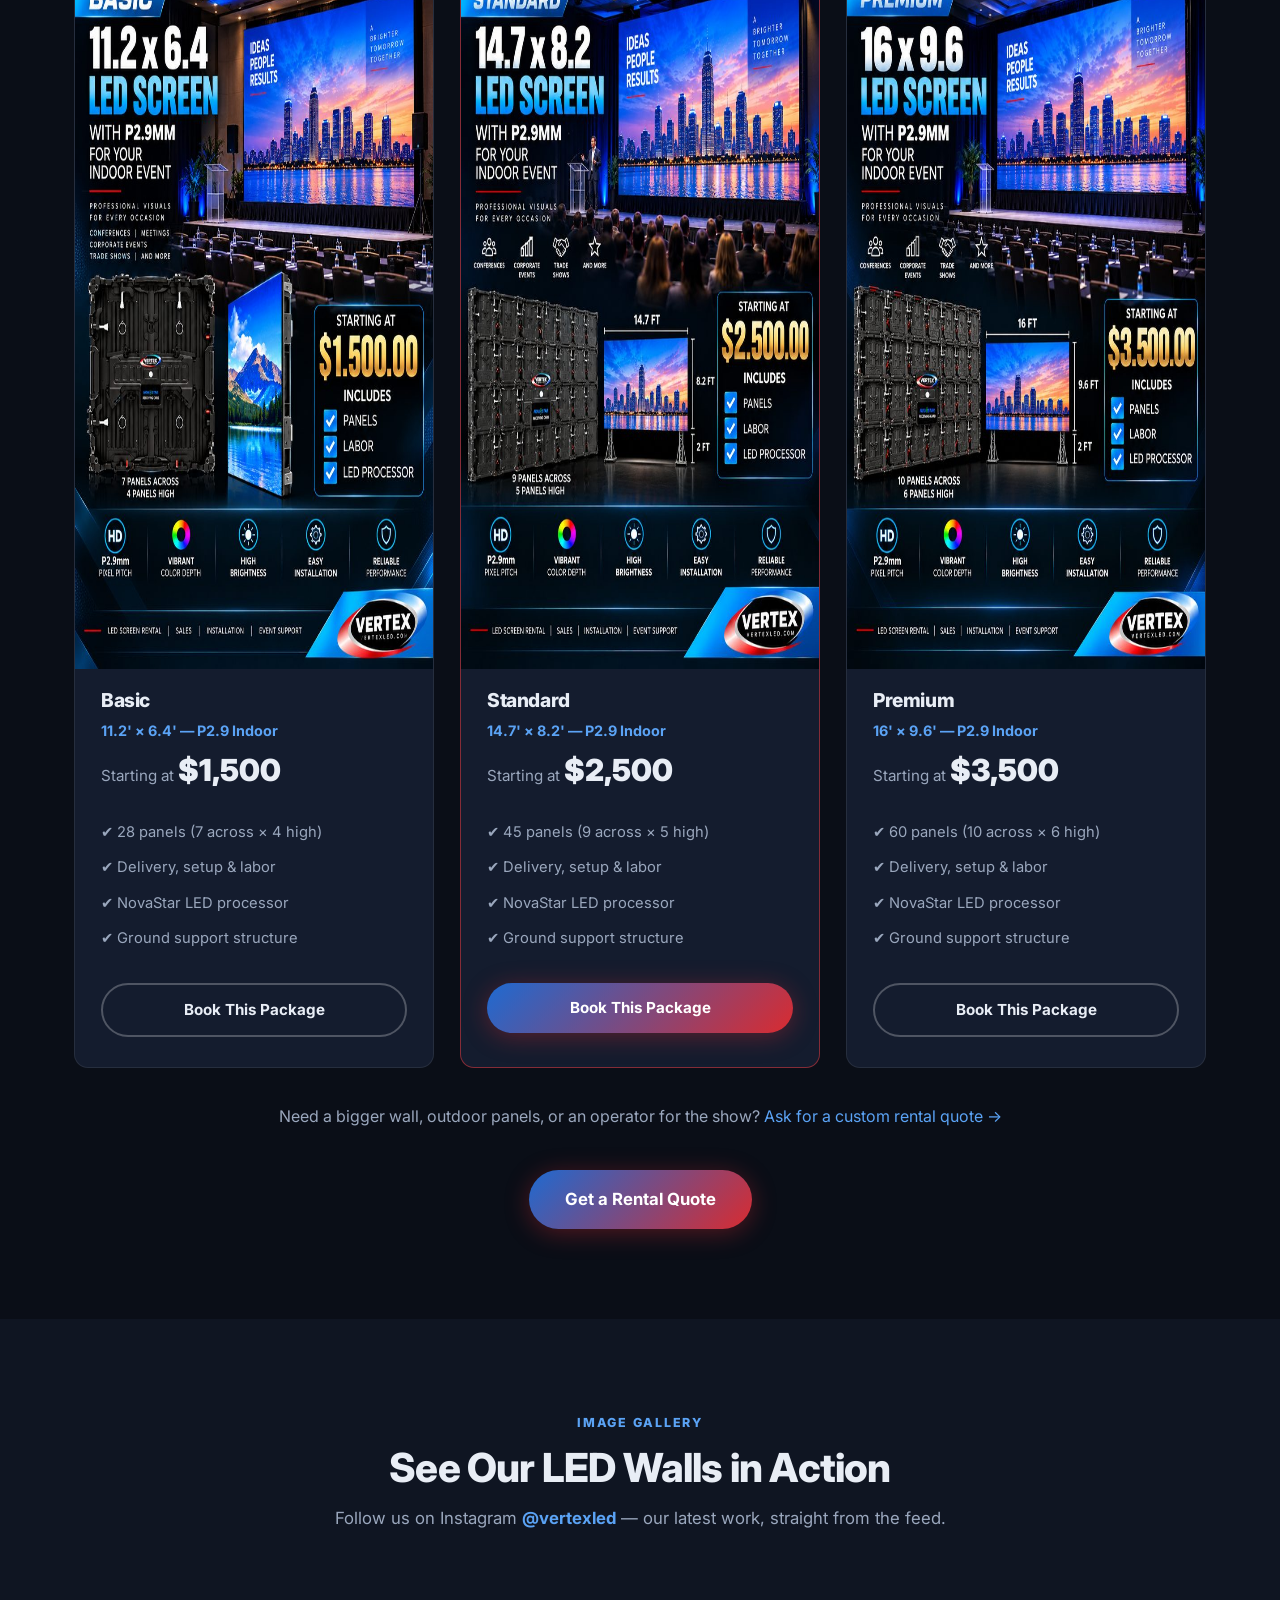
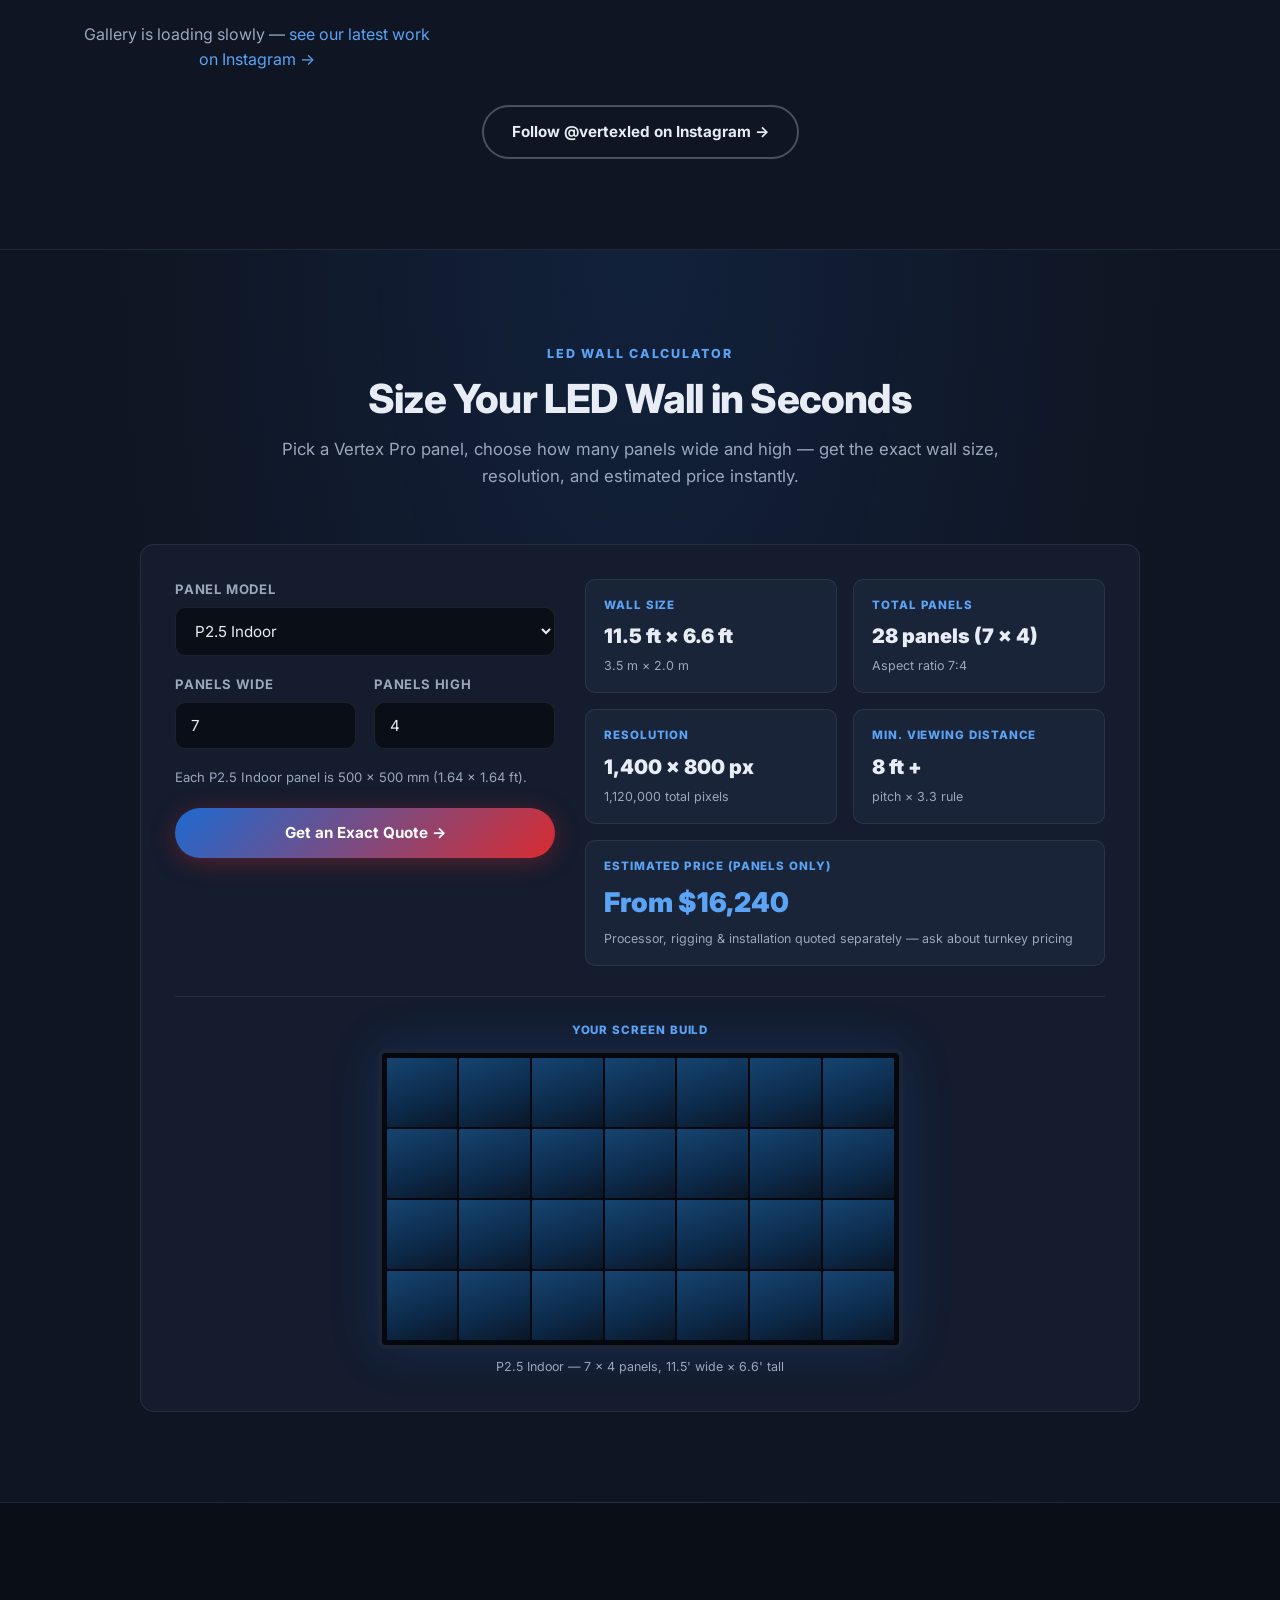
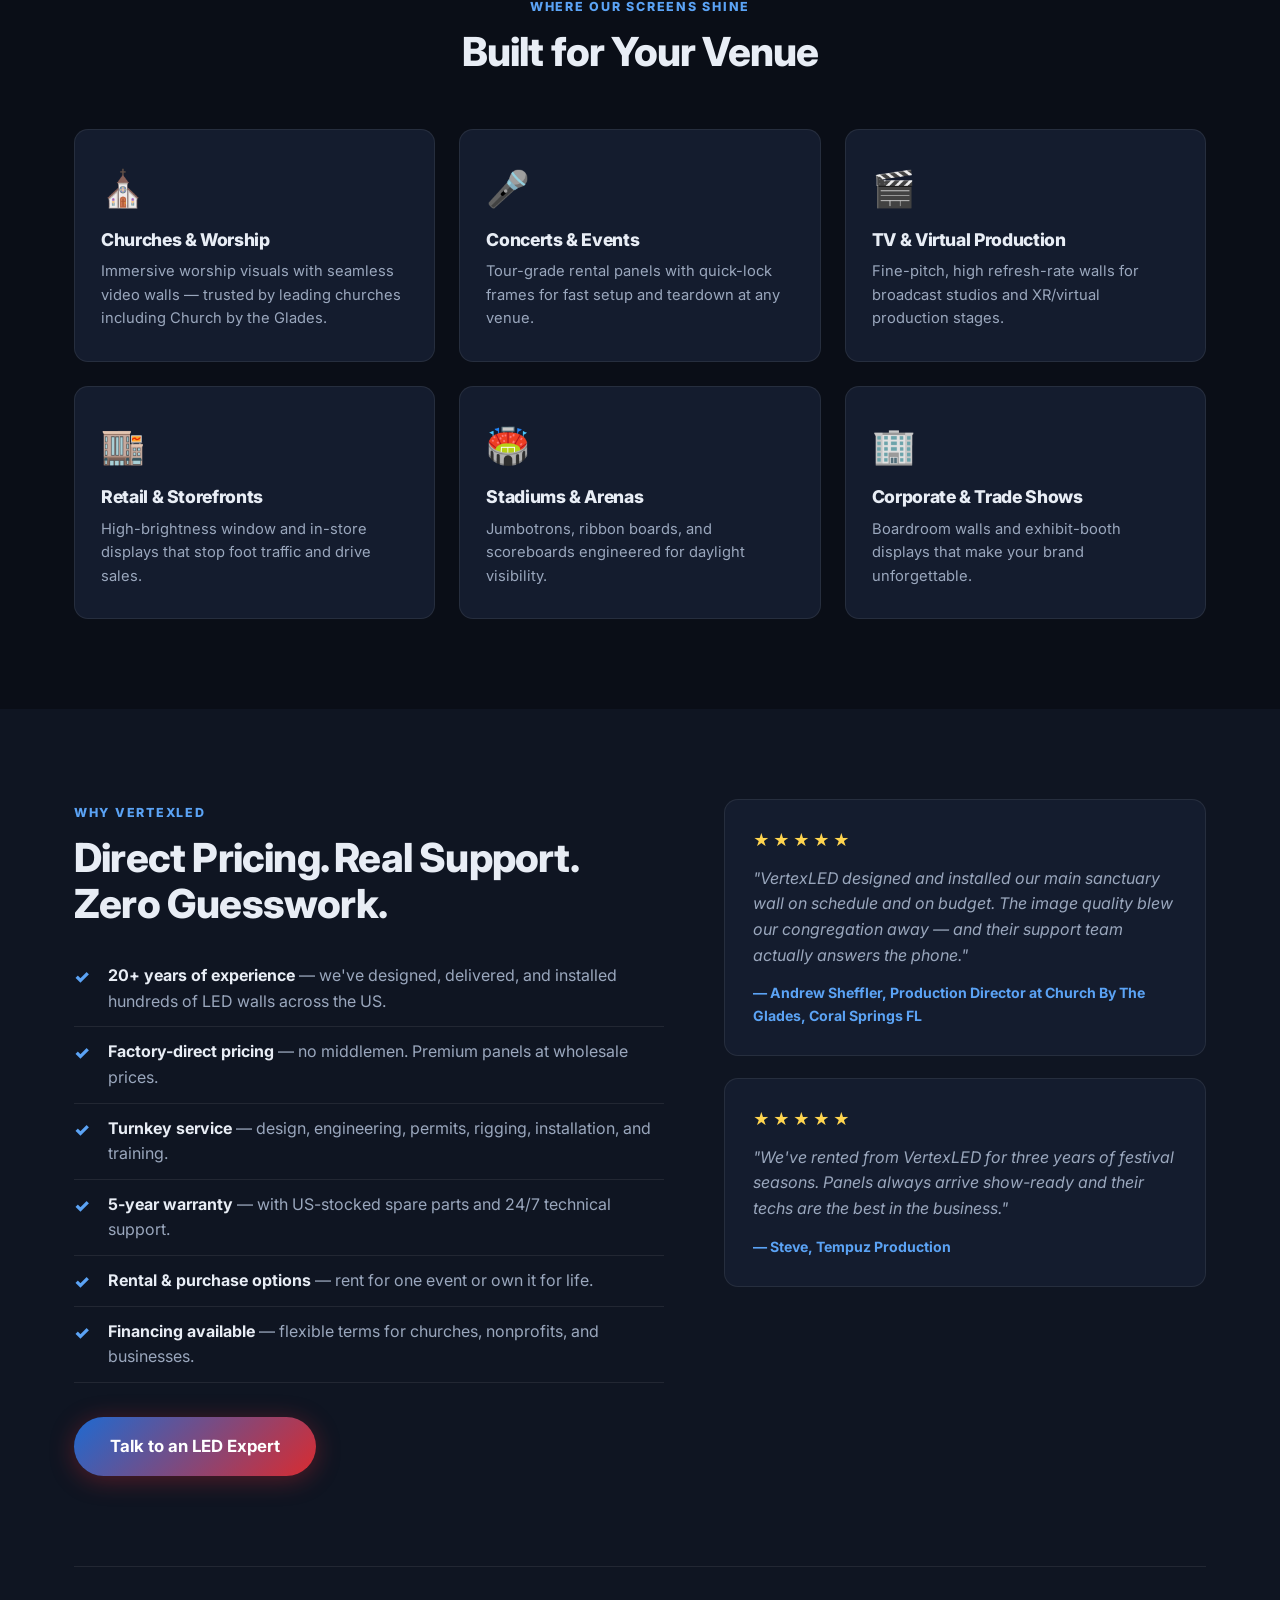
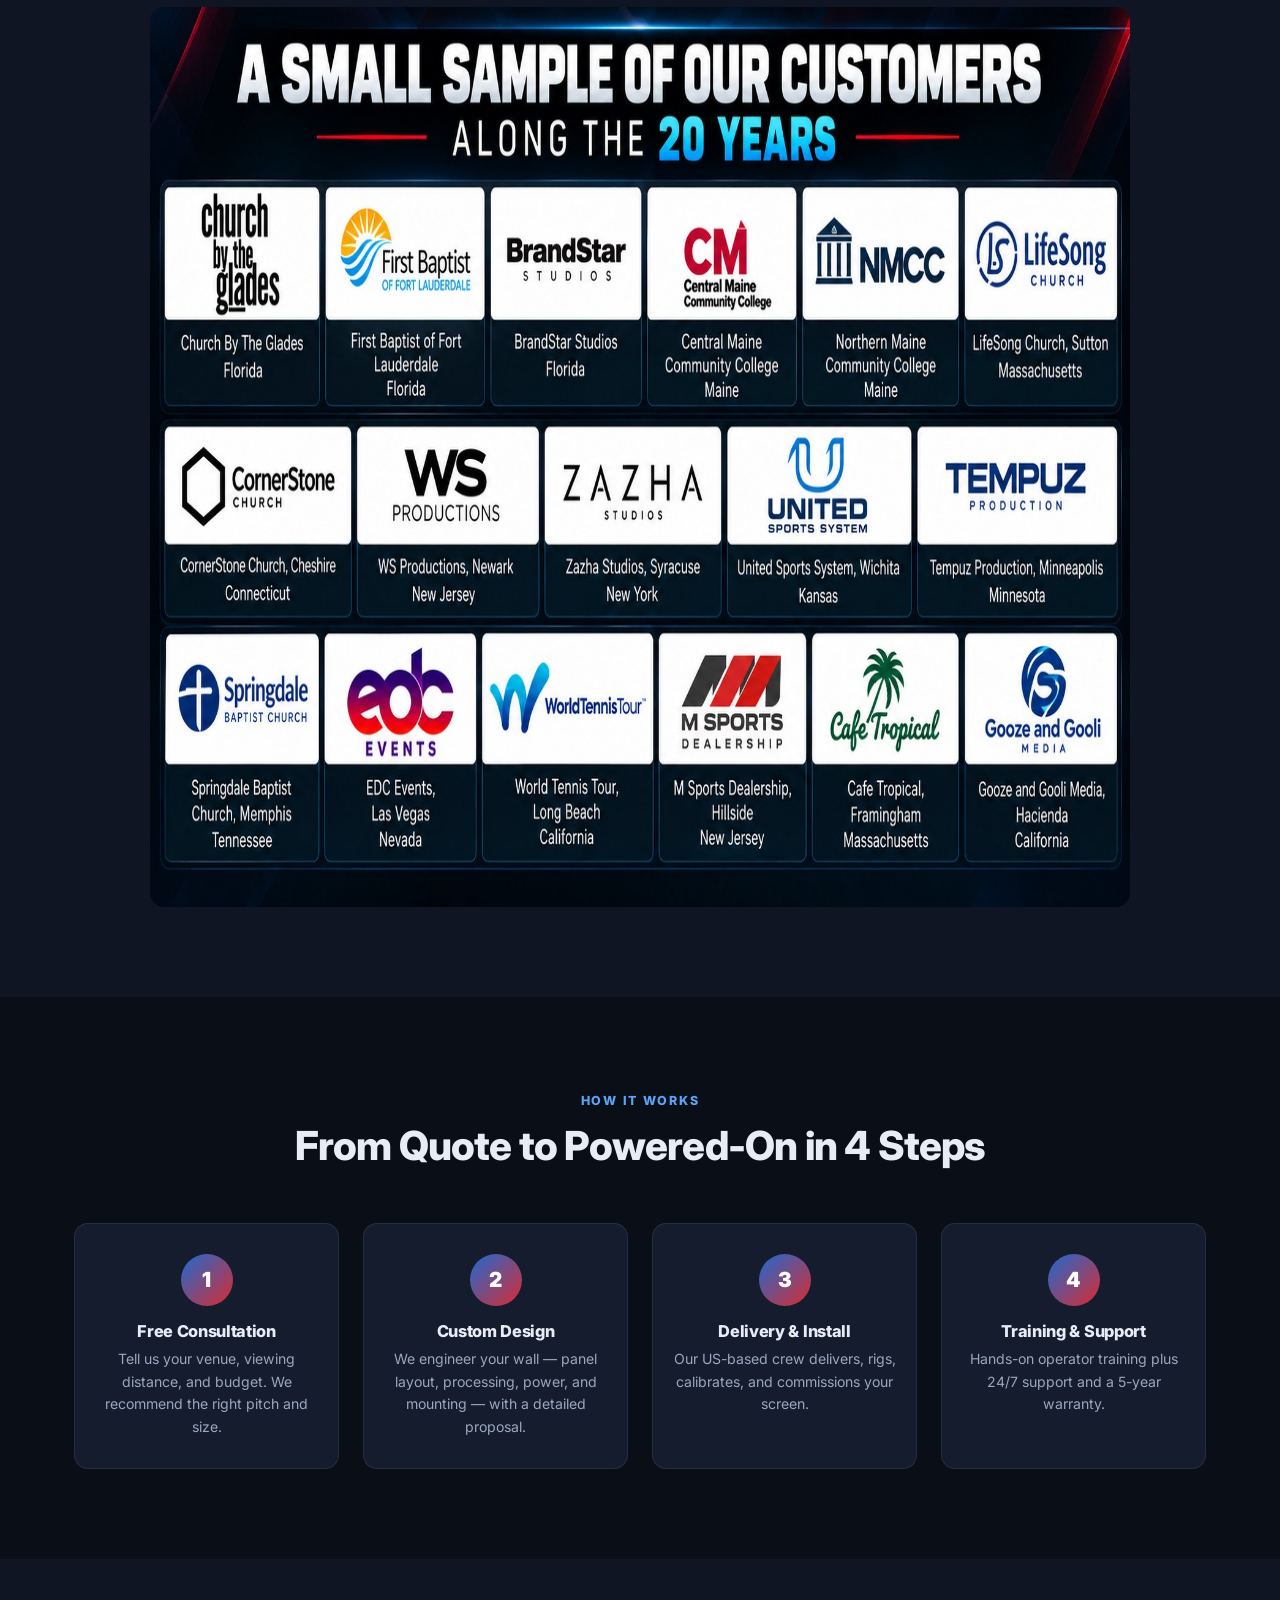
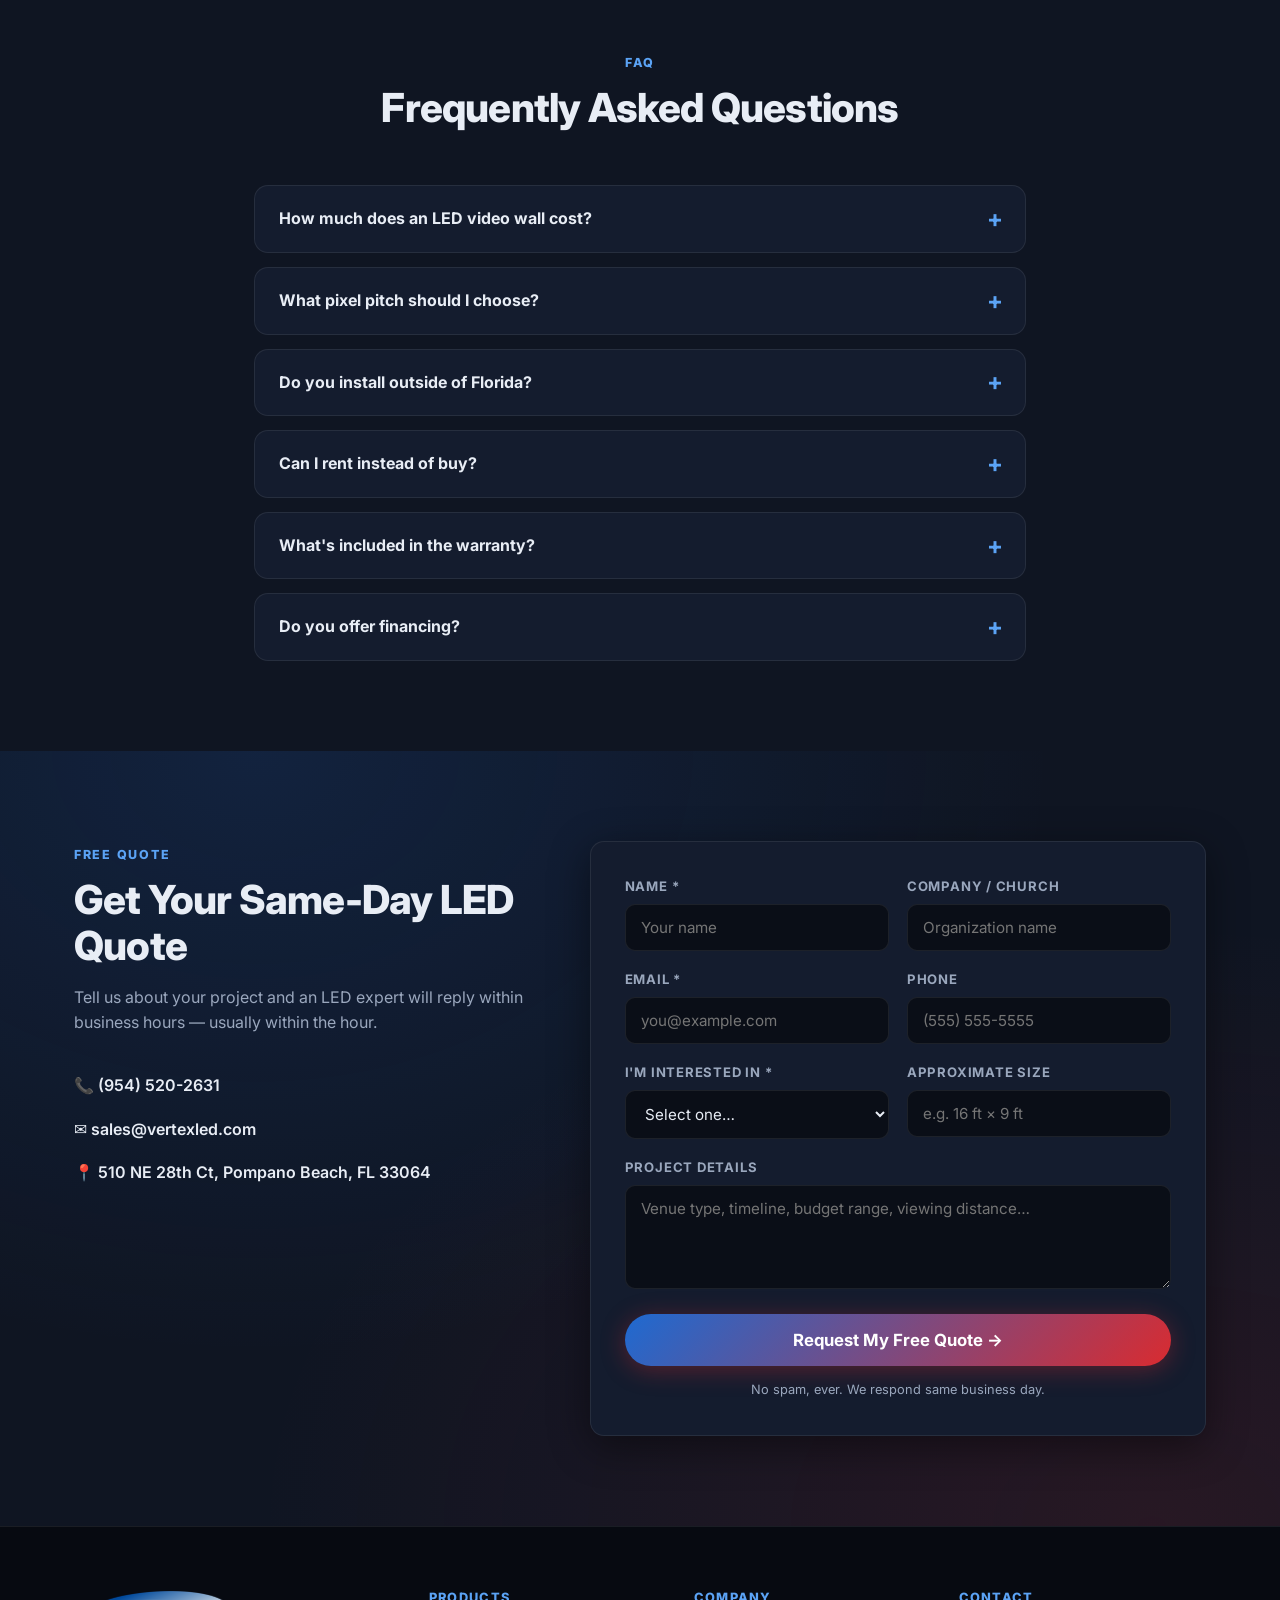
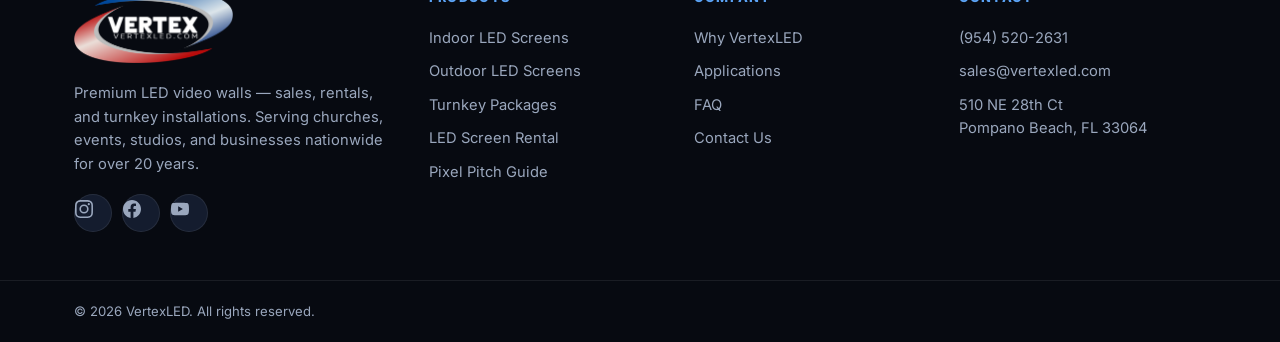
==== commit 6e8d7be5: "Meta CAPI readiness: Lead eventID for dedup + Advanced Matching on thank-you page Co-authored-by: Co" ====
--- a/index.html
+++ b/index.html
@@ -803,7 +803,7 @@
     <div class="lightbox-caption" id="lbCaption"></div>
   </div>
 
-  <script src="js/main.js?v=6"></script>
+  <script src="js/main.js?v=7"></script>
   <!--Start of Tawk.to Script-->
   <script type="text/javascript">
   var Tawk_API=Tawk_API||{}, Tawk_LoadStart=new Date();
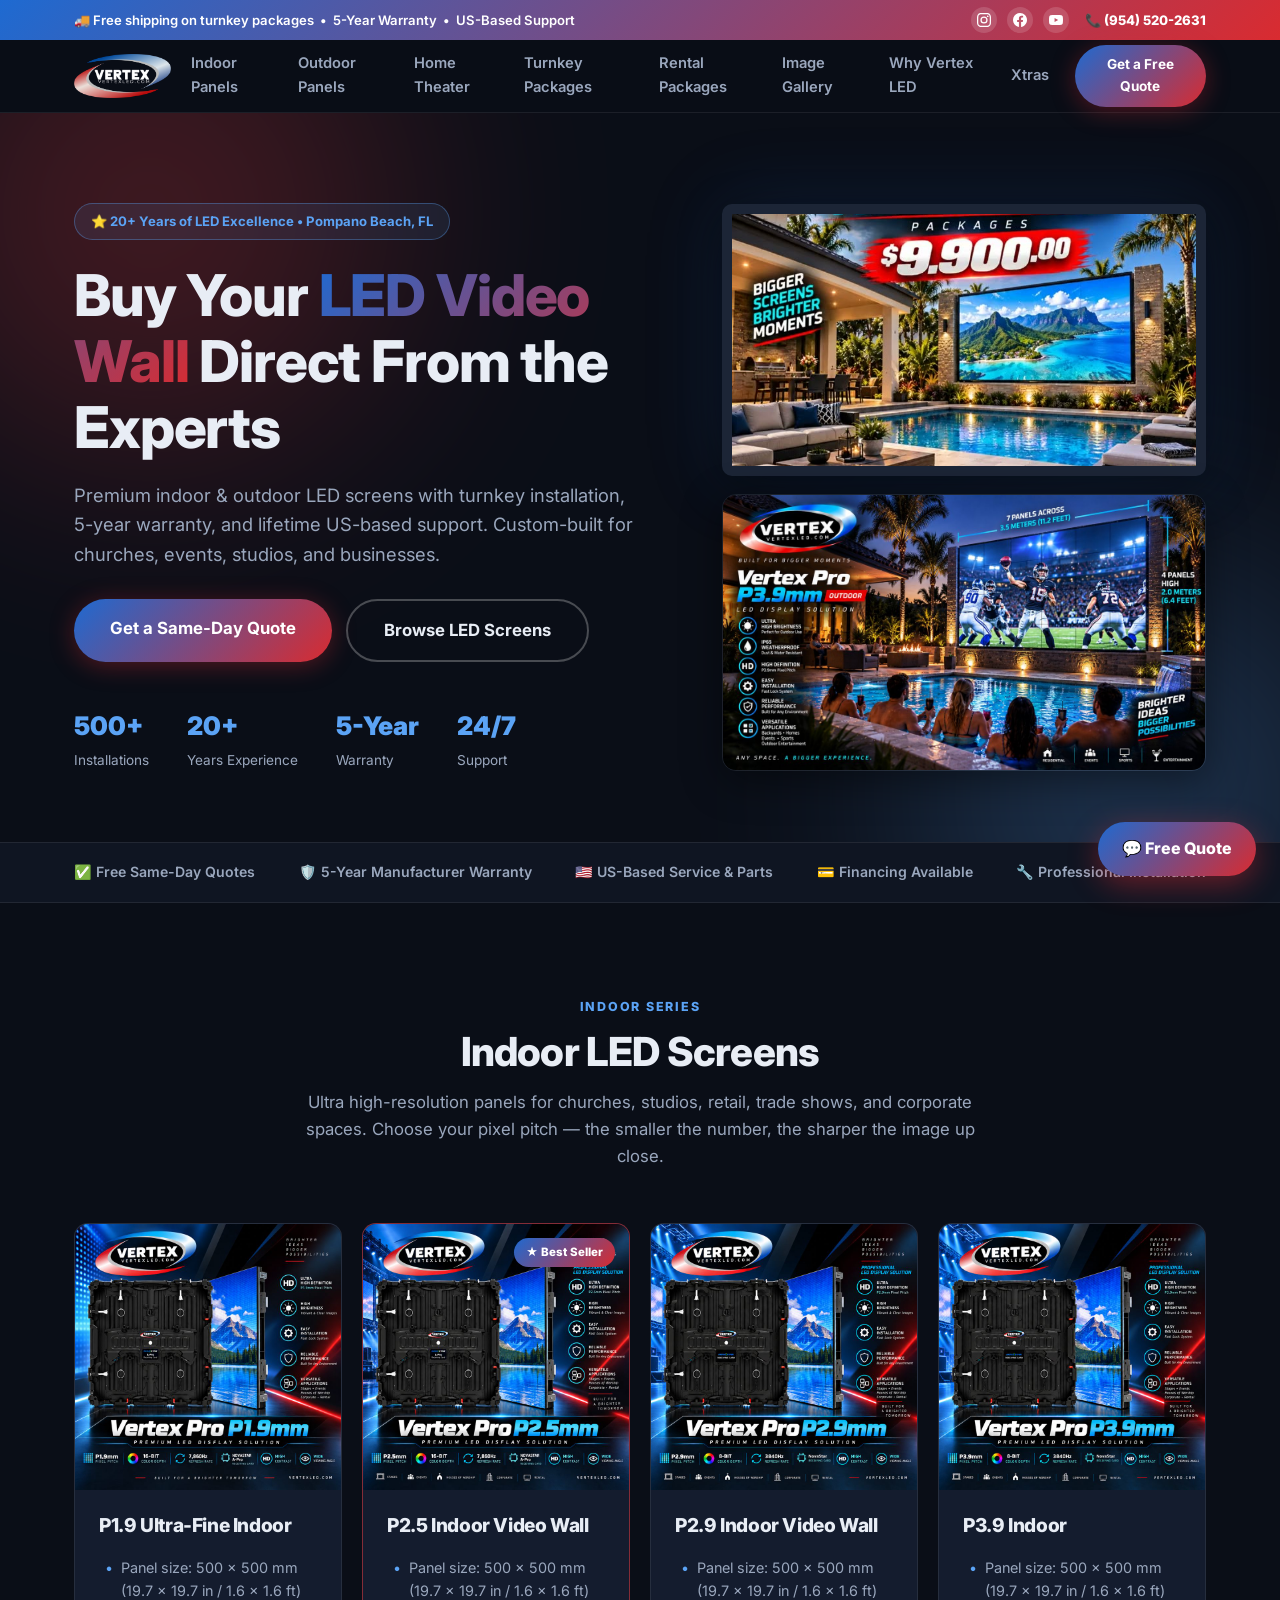
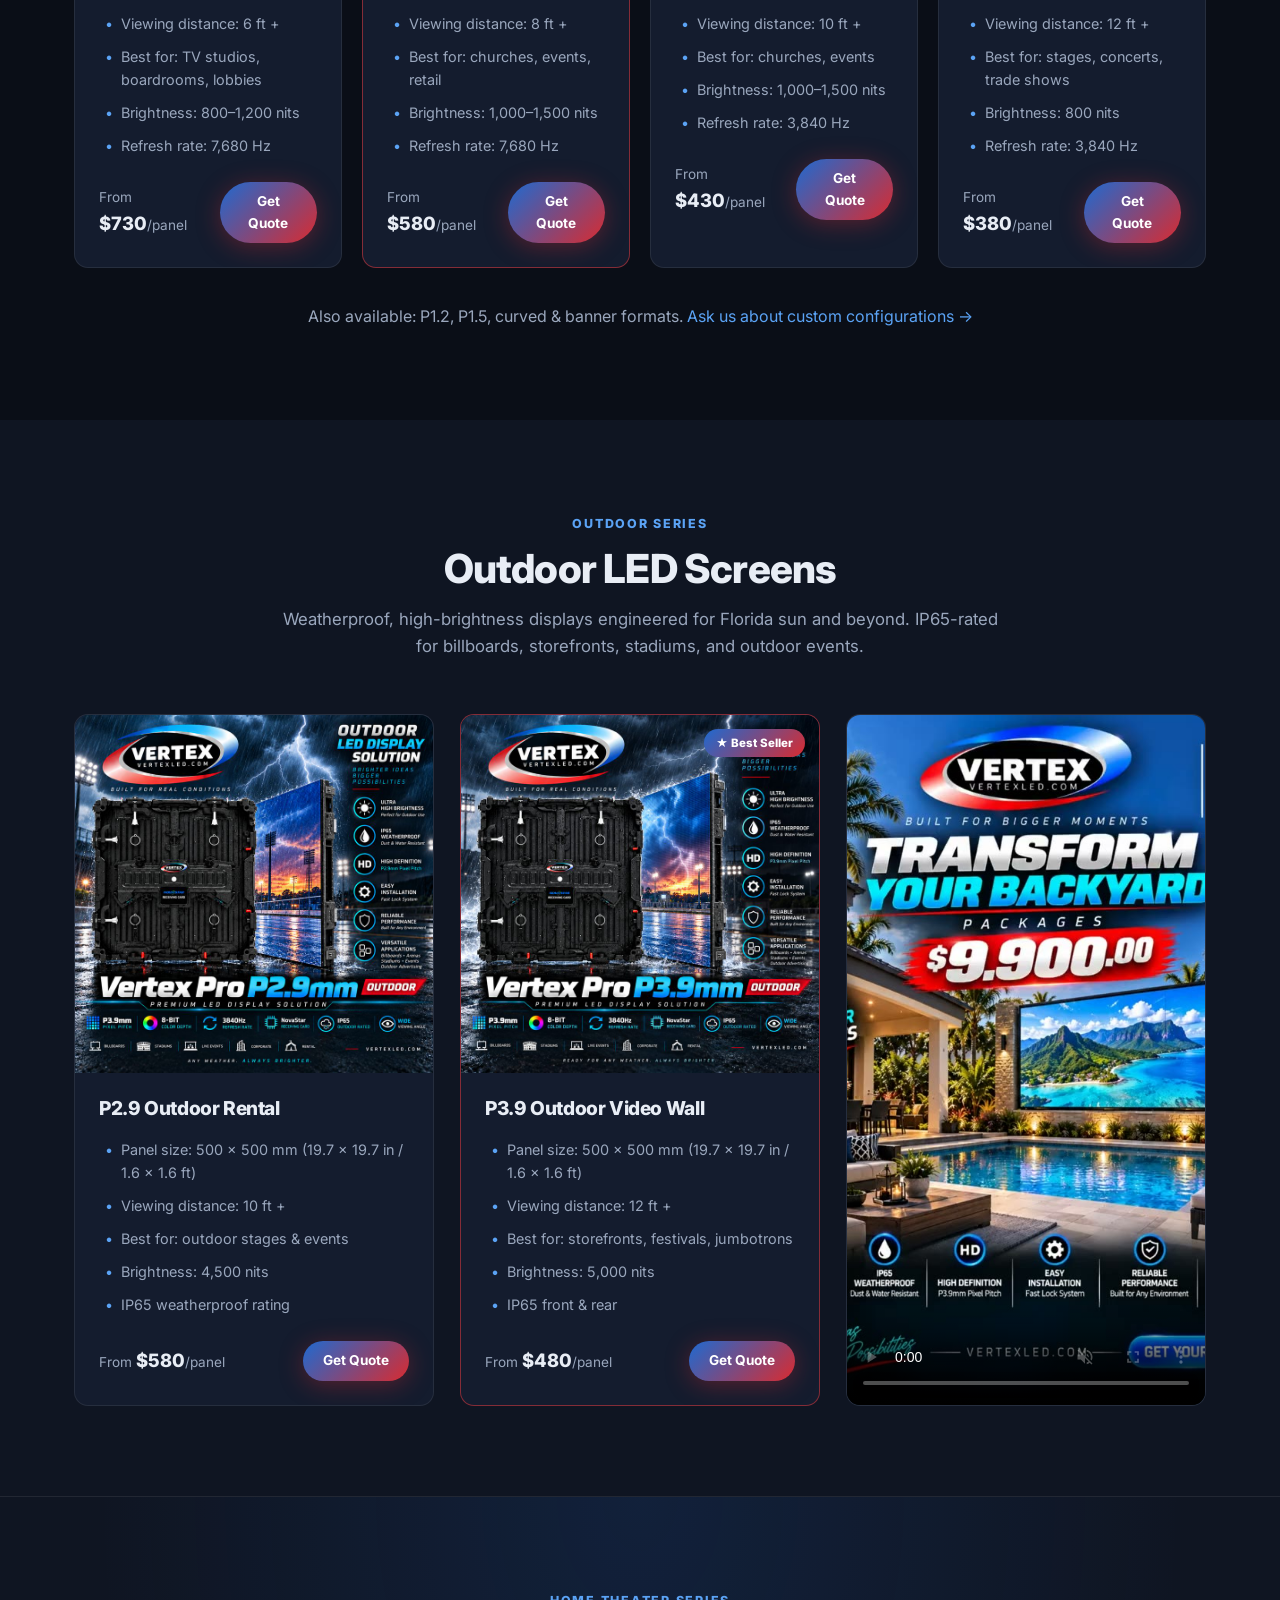
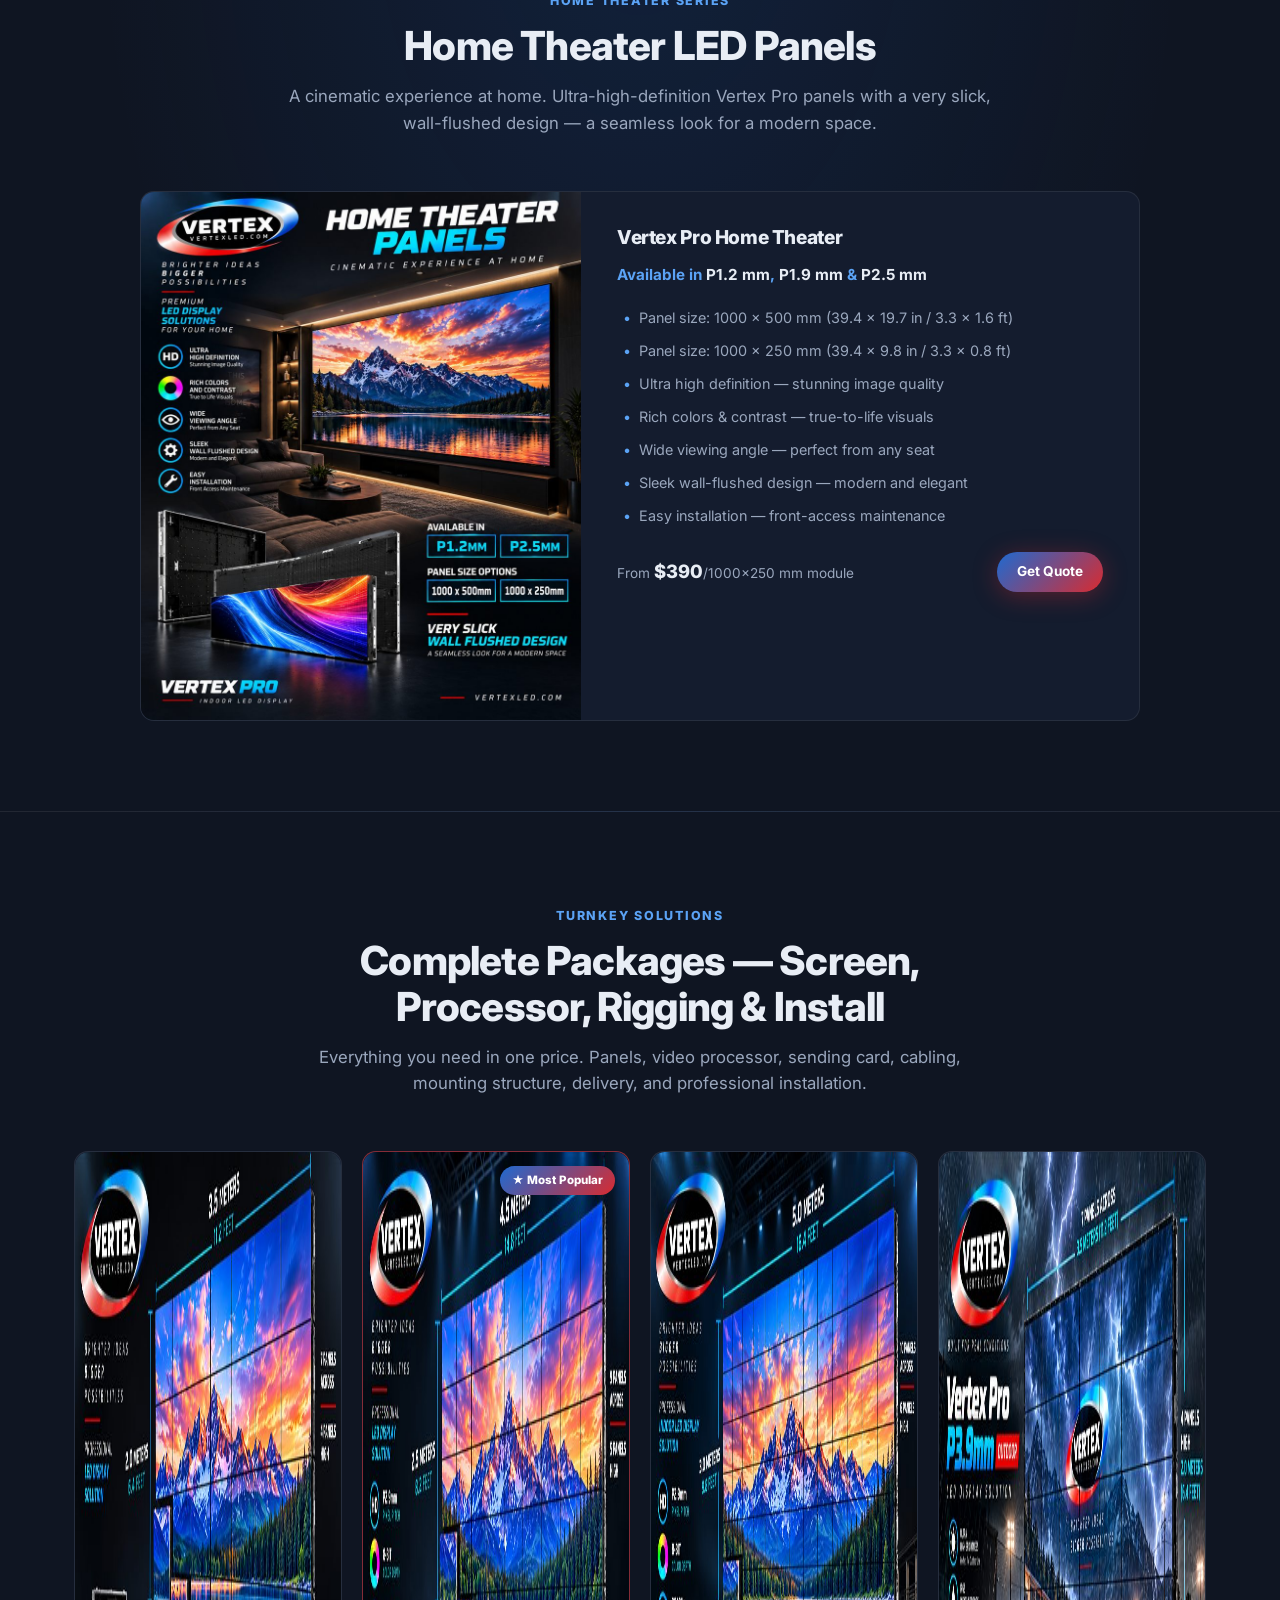
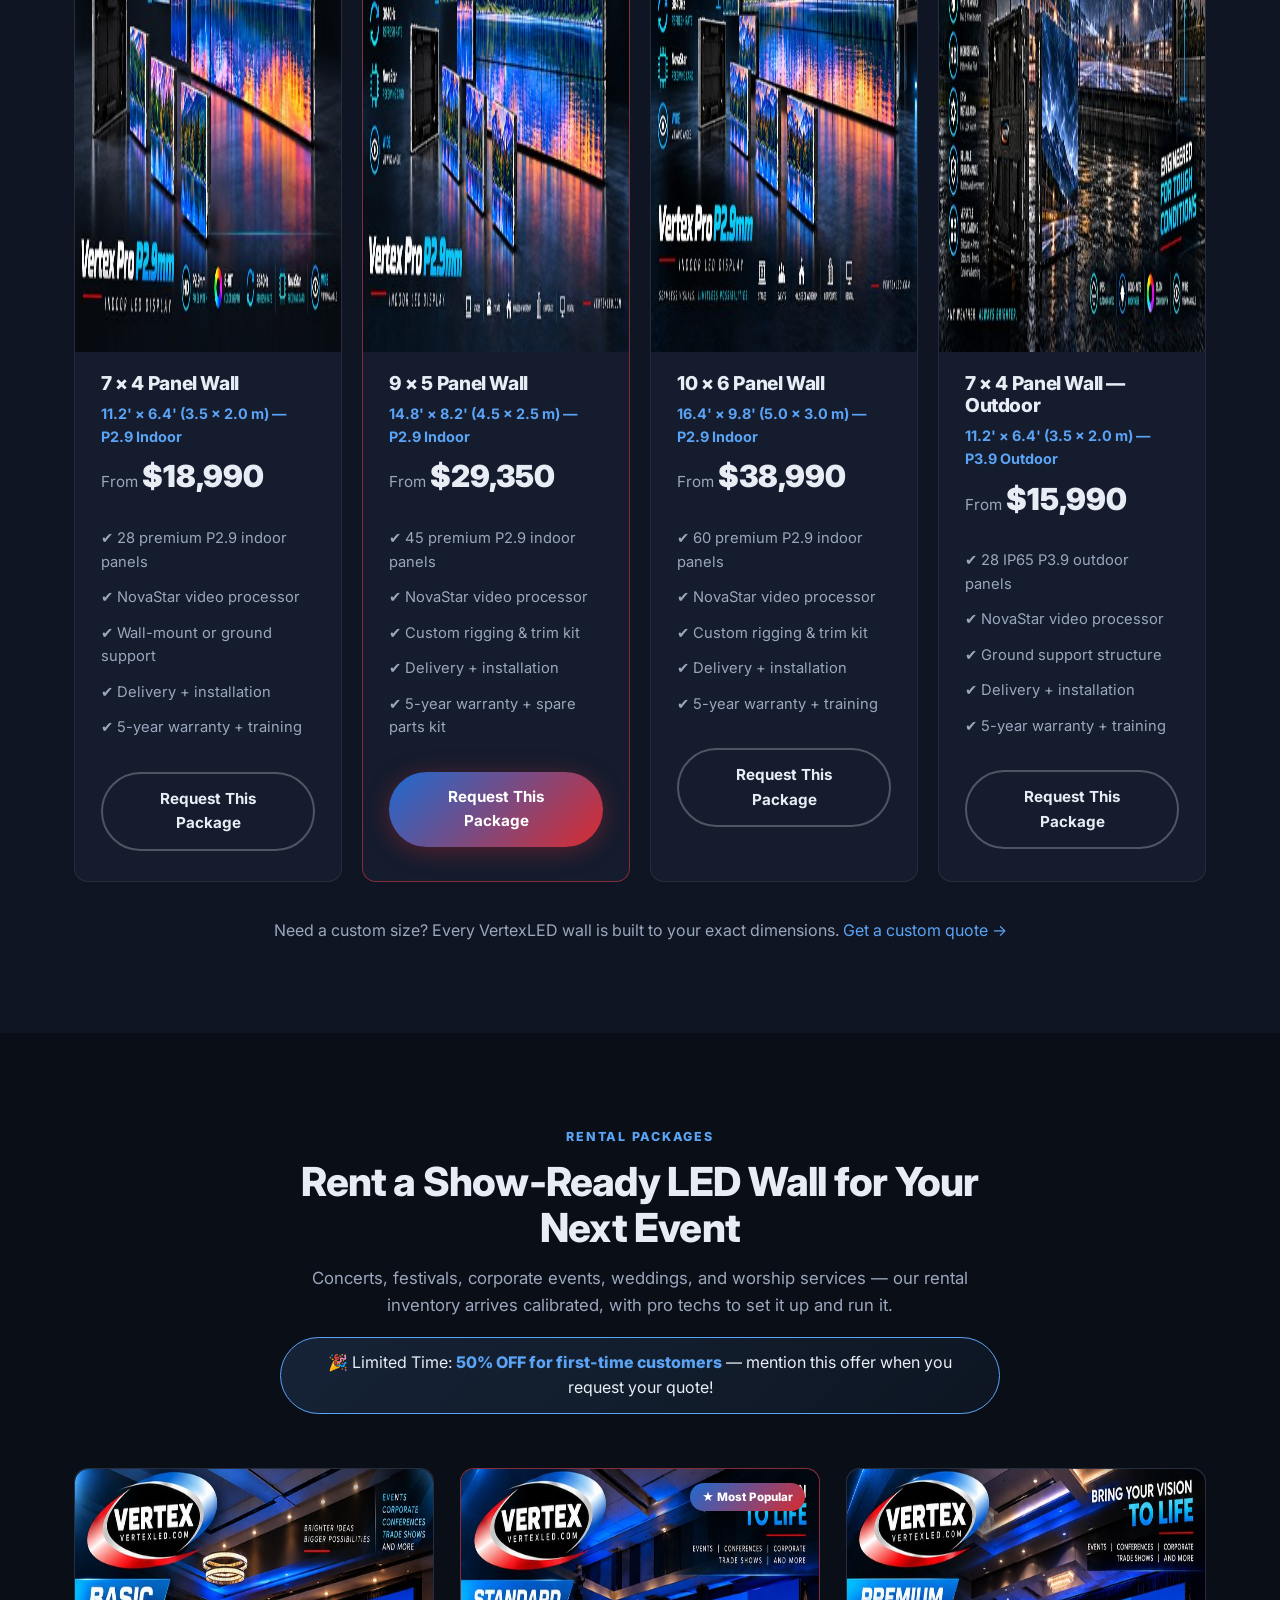
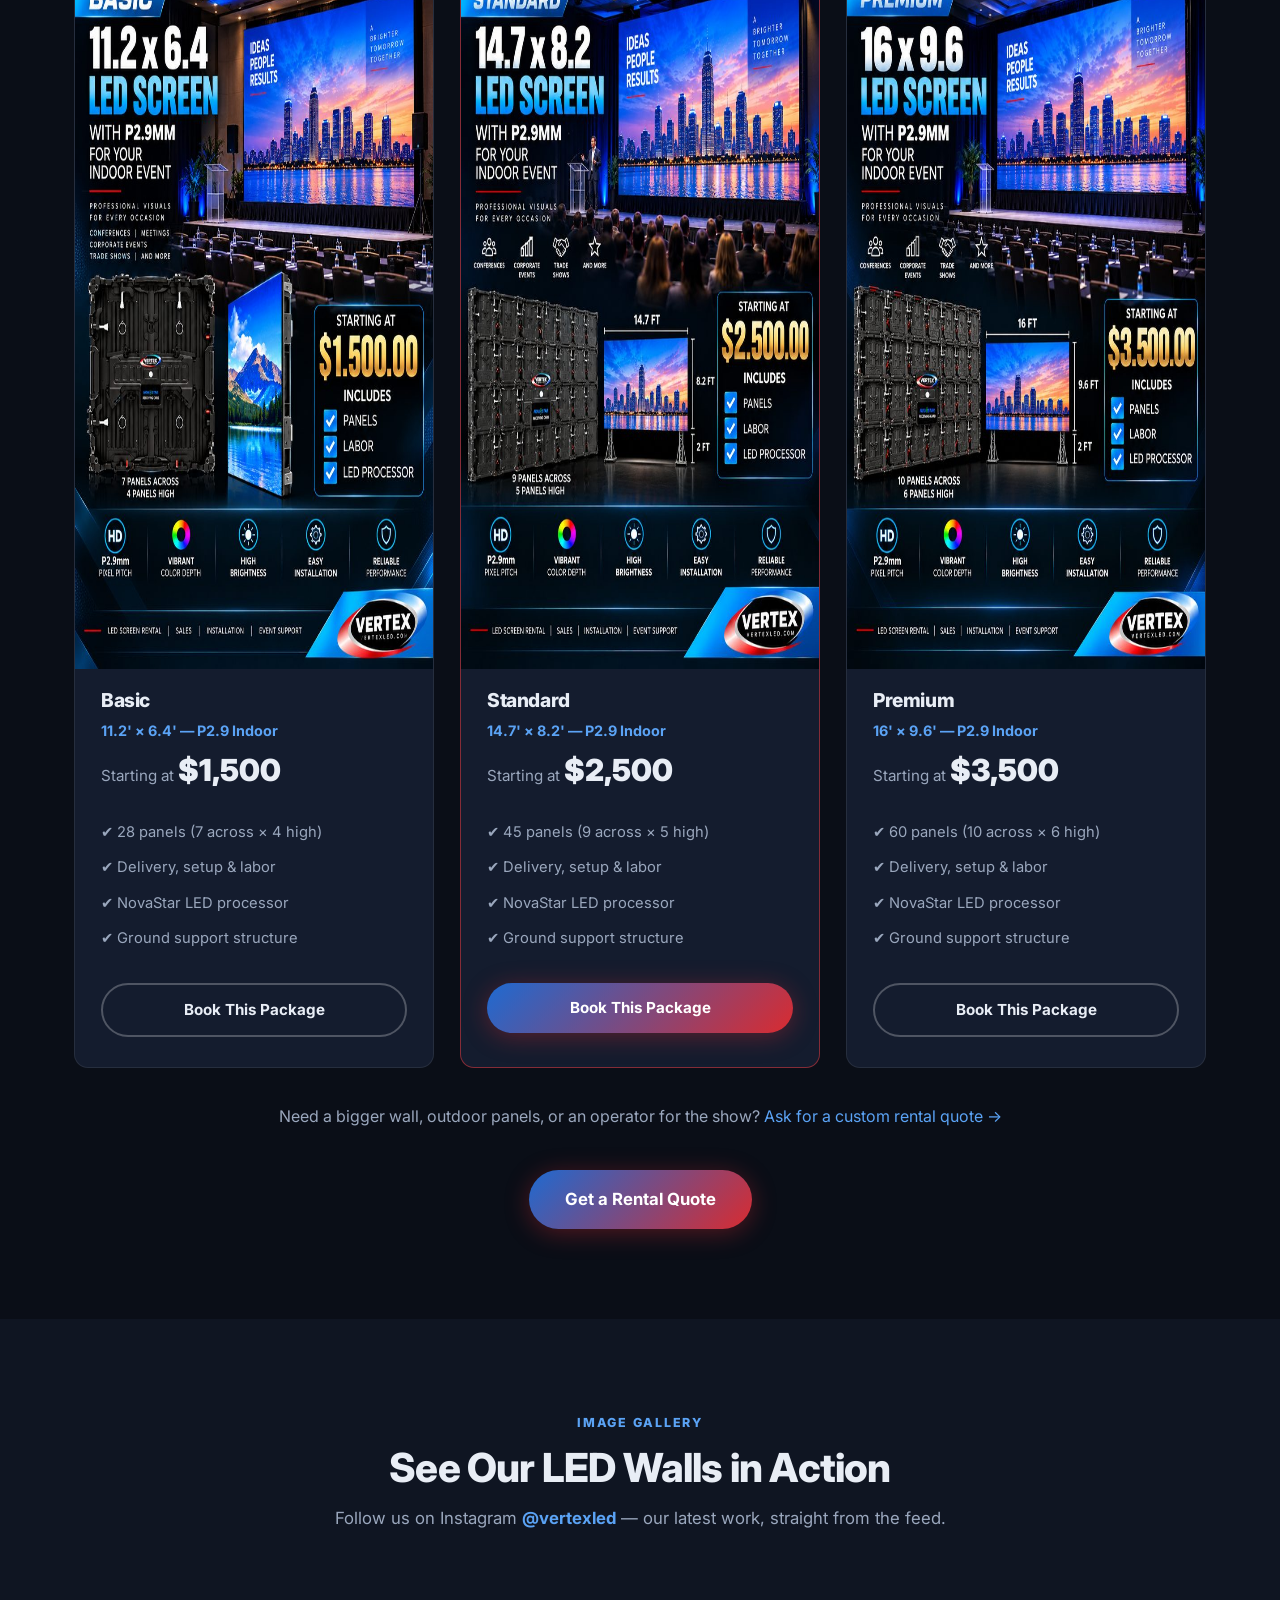
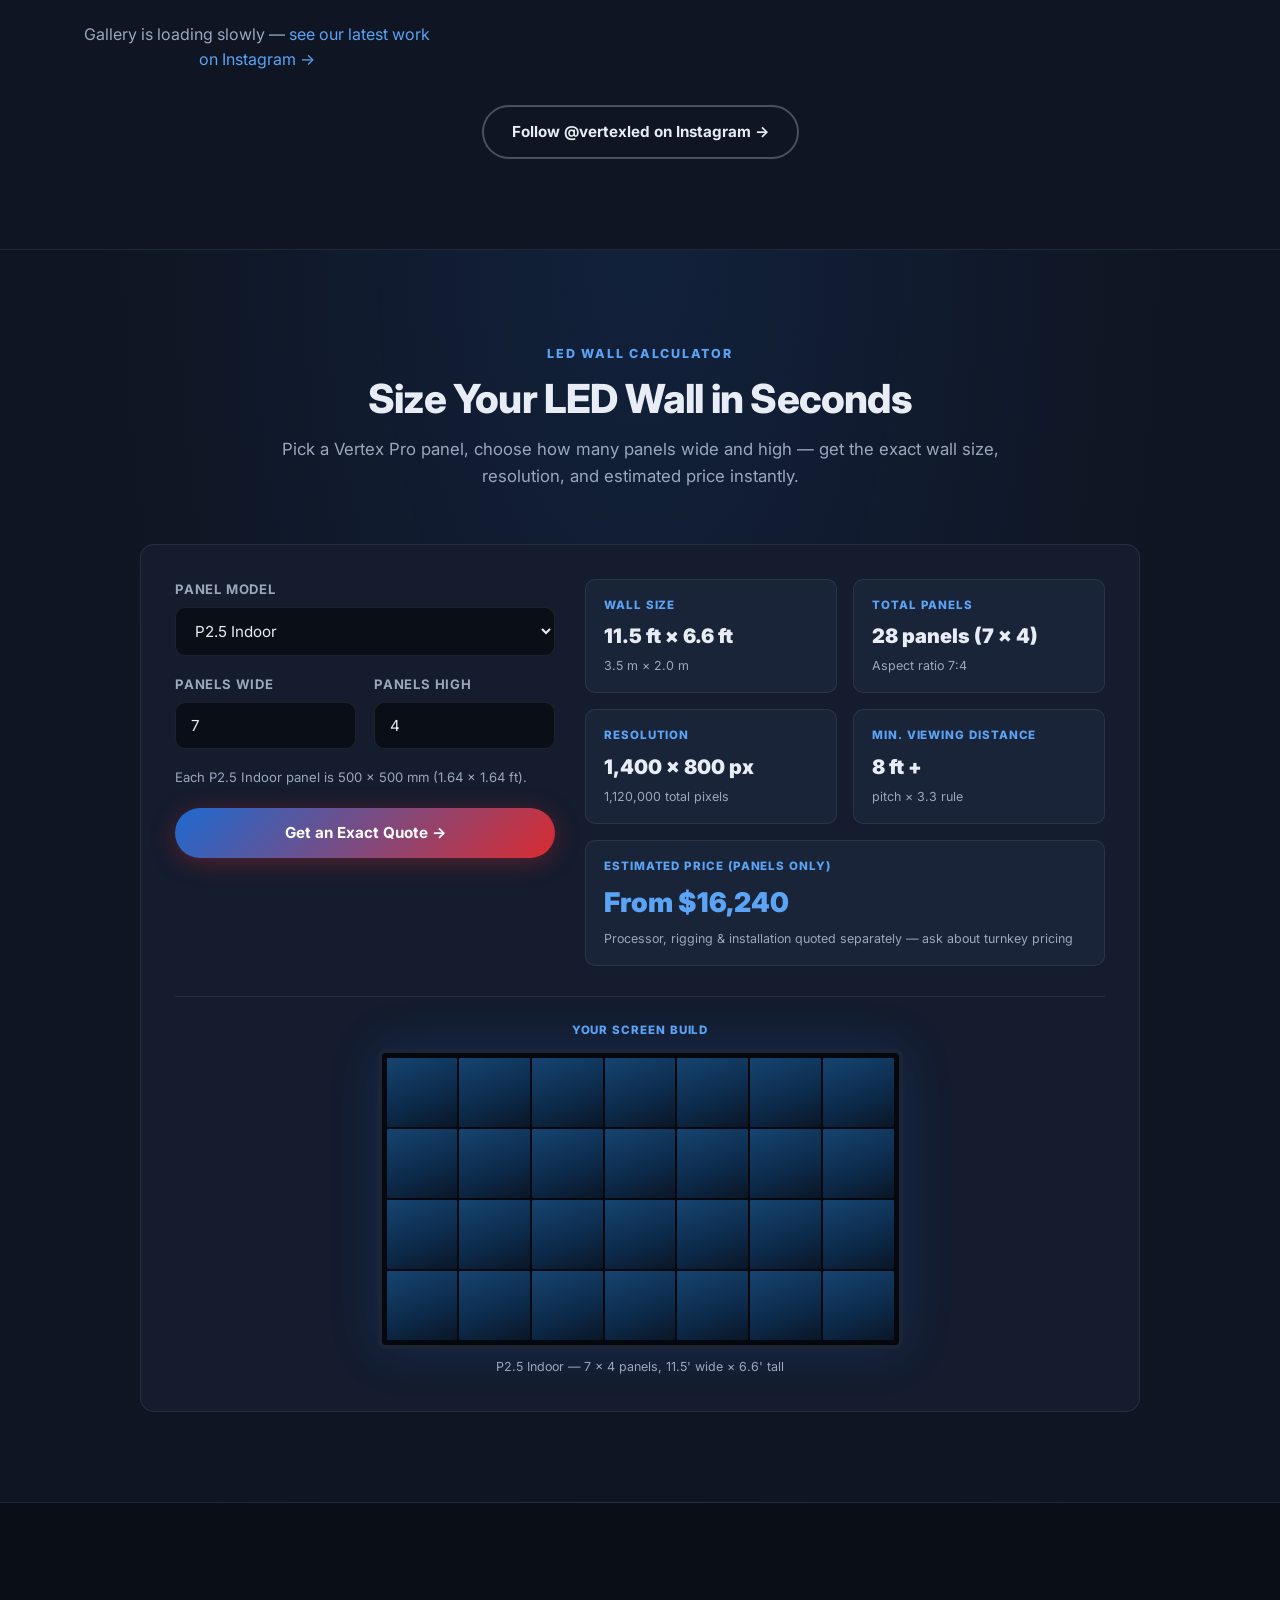
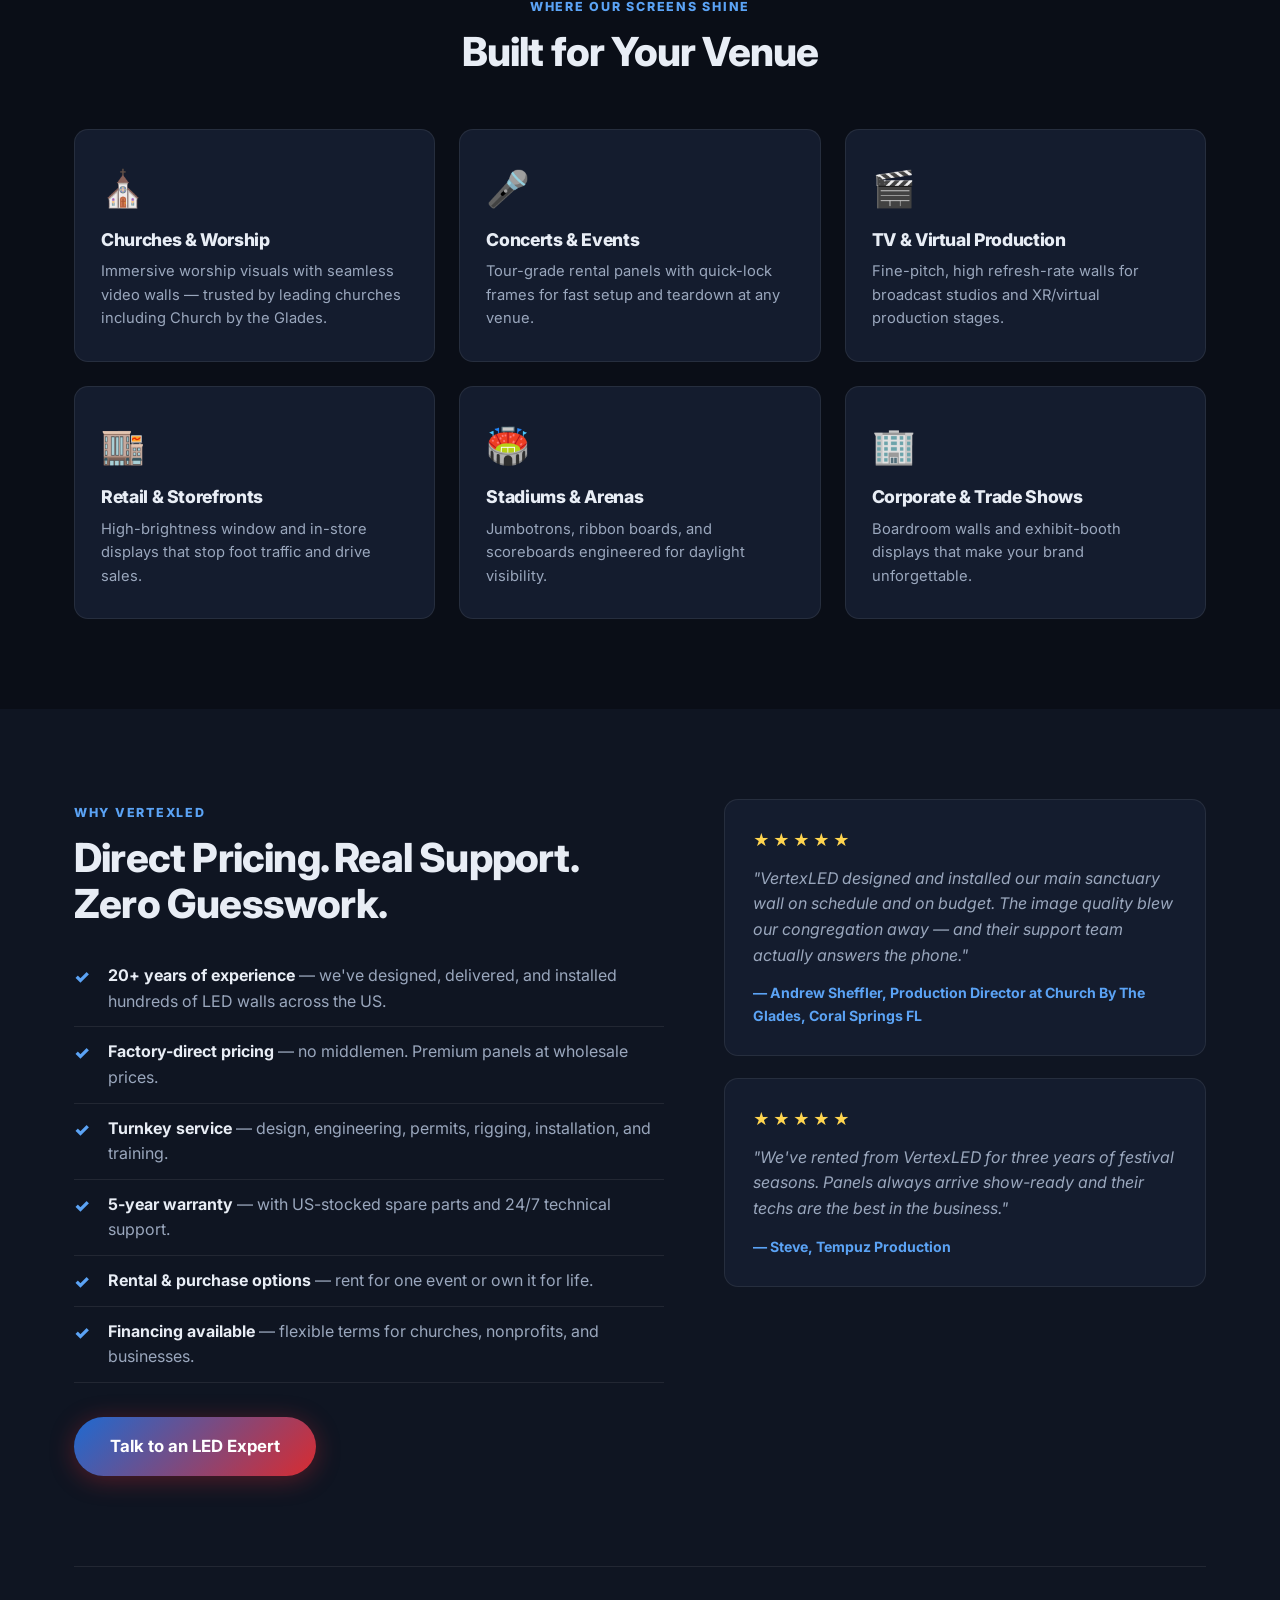
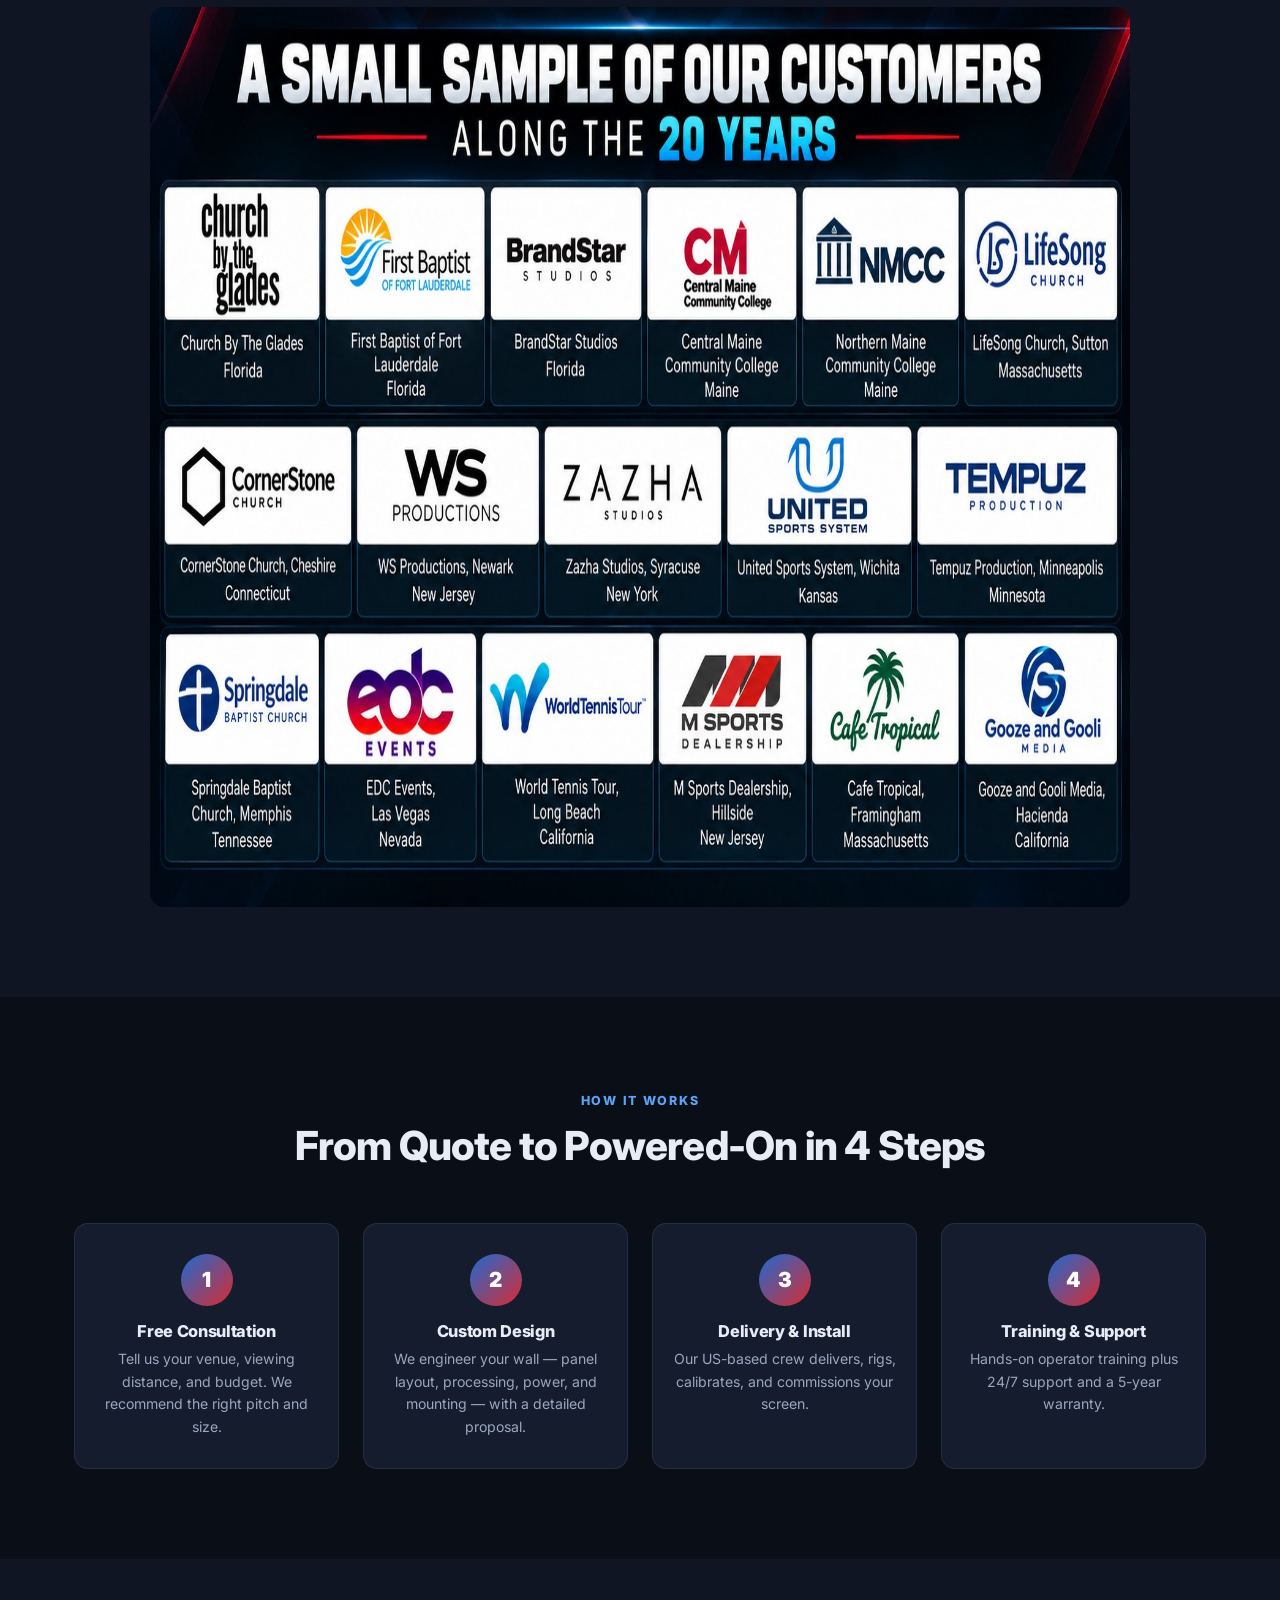
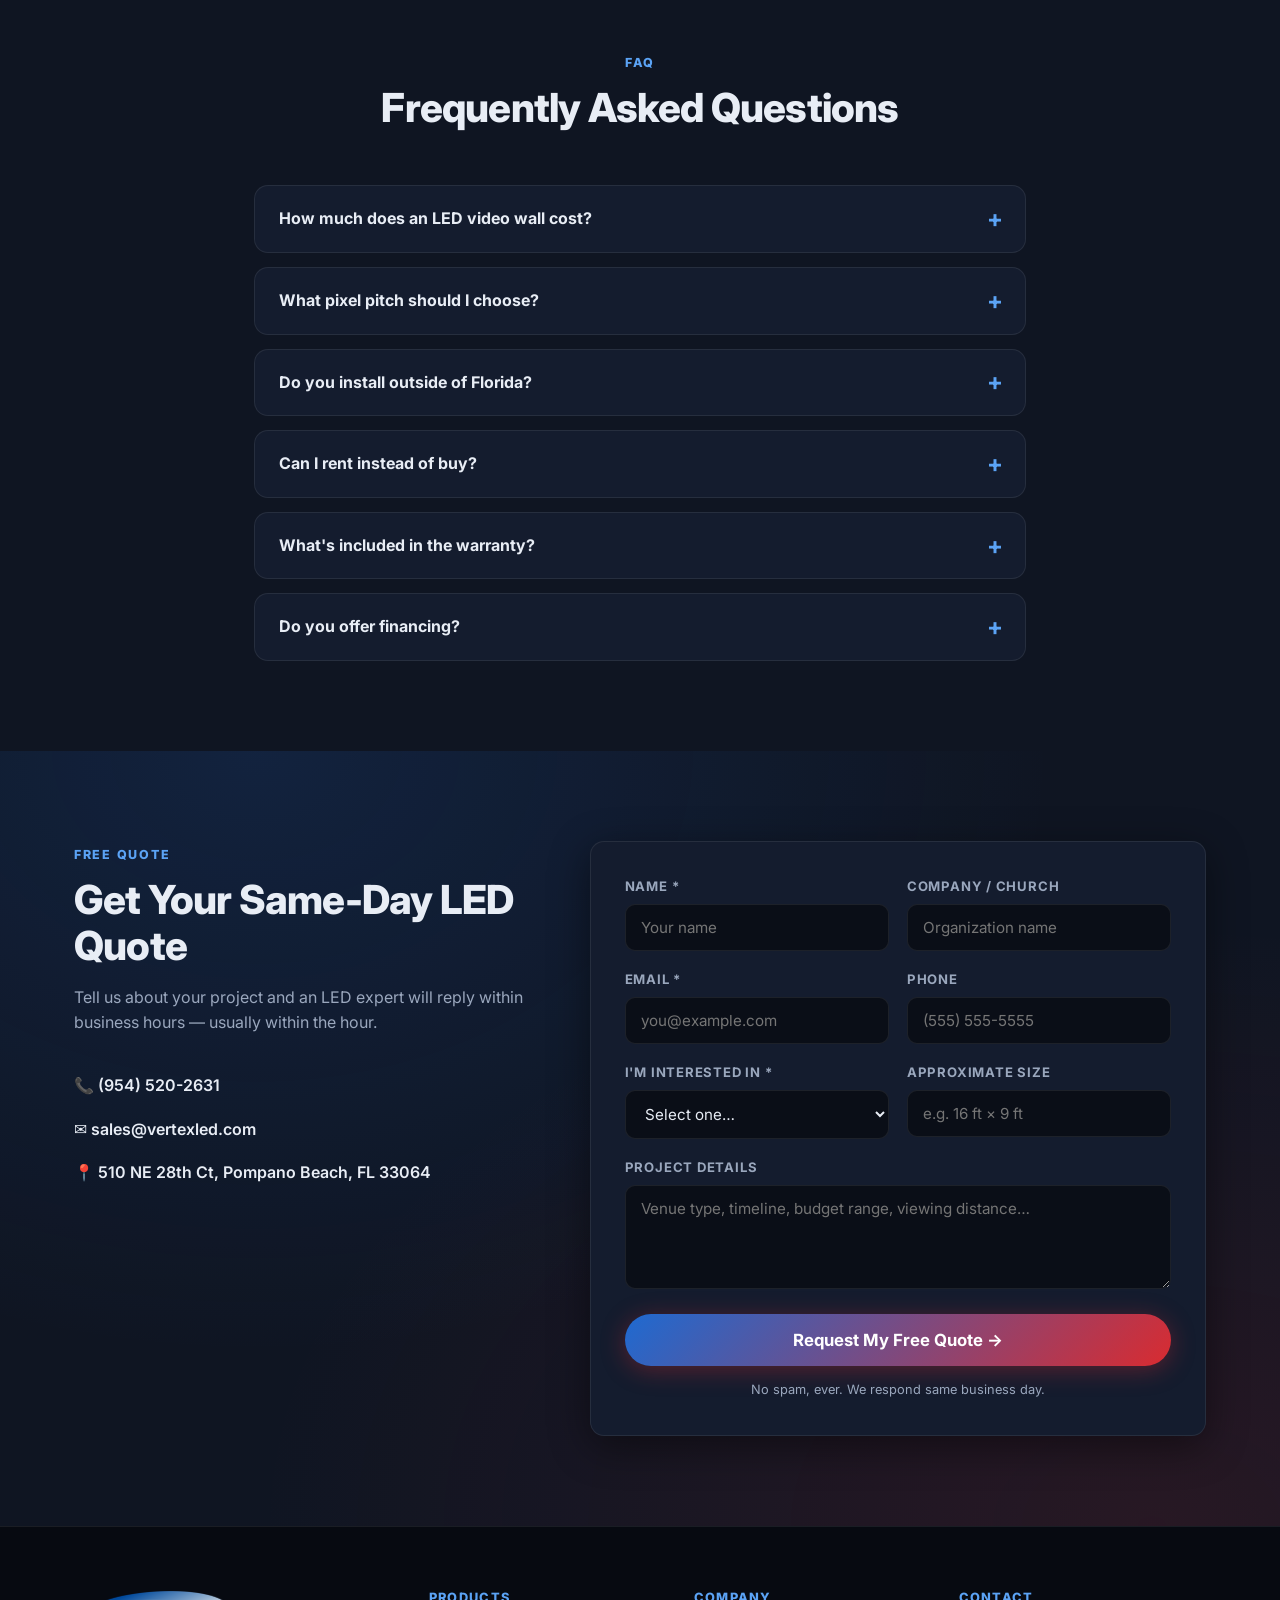
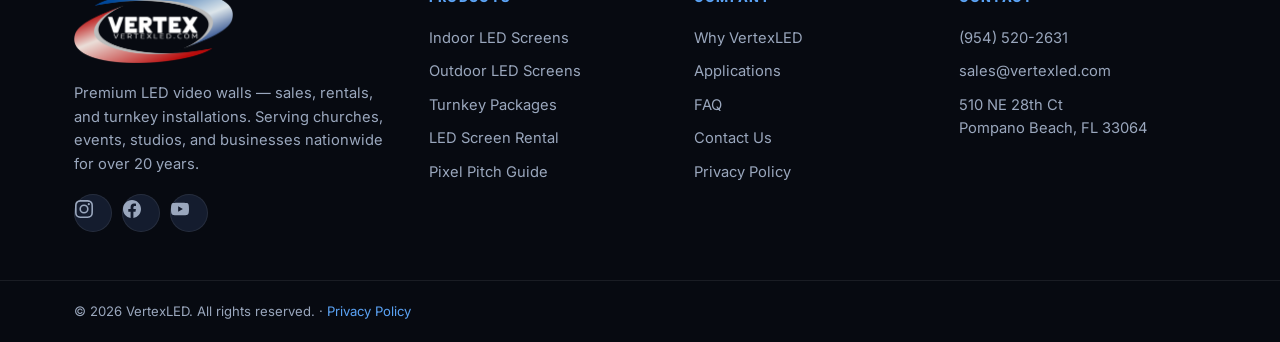
==== commit a4ea9b68: "Add Privacy Policy page, footer links, and sitemap entries Co-authored-by: Copilot App <223556219+Co" ====
--- a/index.html
+++ b/index.html
@@ -777,6 +777,7 @@
         <a href="#applications">Applications</a>
         <a href="#faq">FAQ</a>
         <a href="#quote">Contact Us</a>
+        <a href="privacy.html">Privacy Policy</a>
       </div>
       <div class="footer-col">
         <h4>Contact</h4>
@@ -787,7 +788,7 @@
     </div>
     <div class="footer-bottom">
       <div class="container">
-        <span>© <span id="year"></span> VertexLED. All rights reserved.</span>
+        <span>© <span id="year"></span> VertexLED. All rights reserved. · <a href="privacy.html">Privacy Policy</a></span>
       </div>
     </div>
   </footer>
